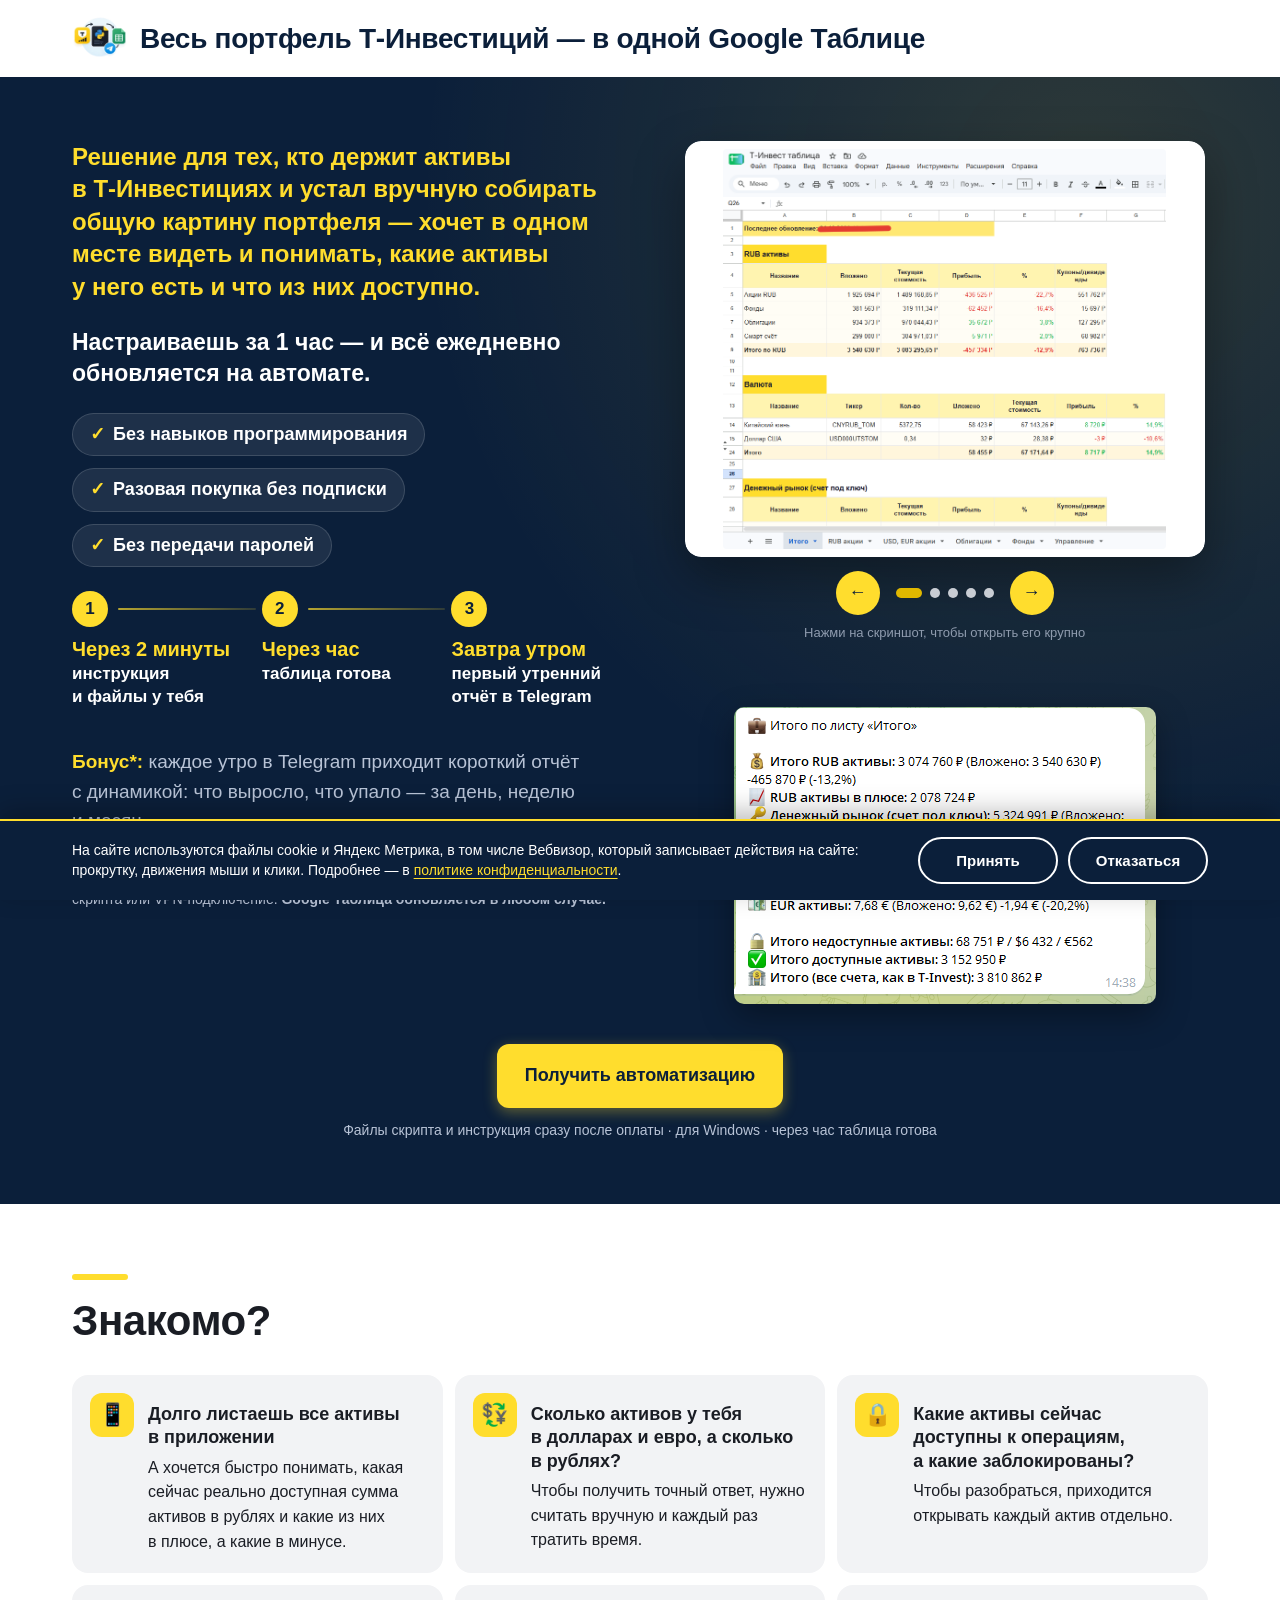
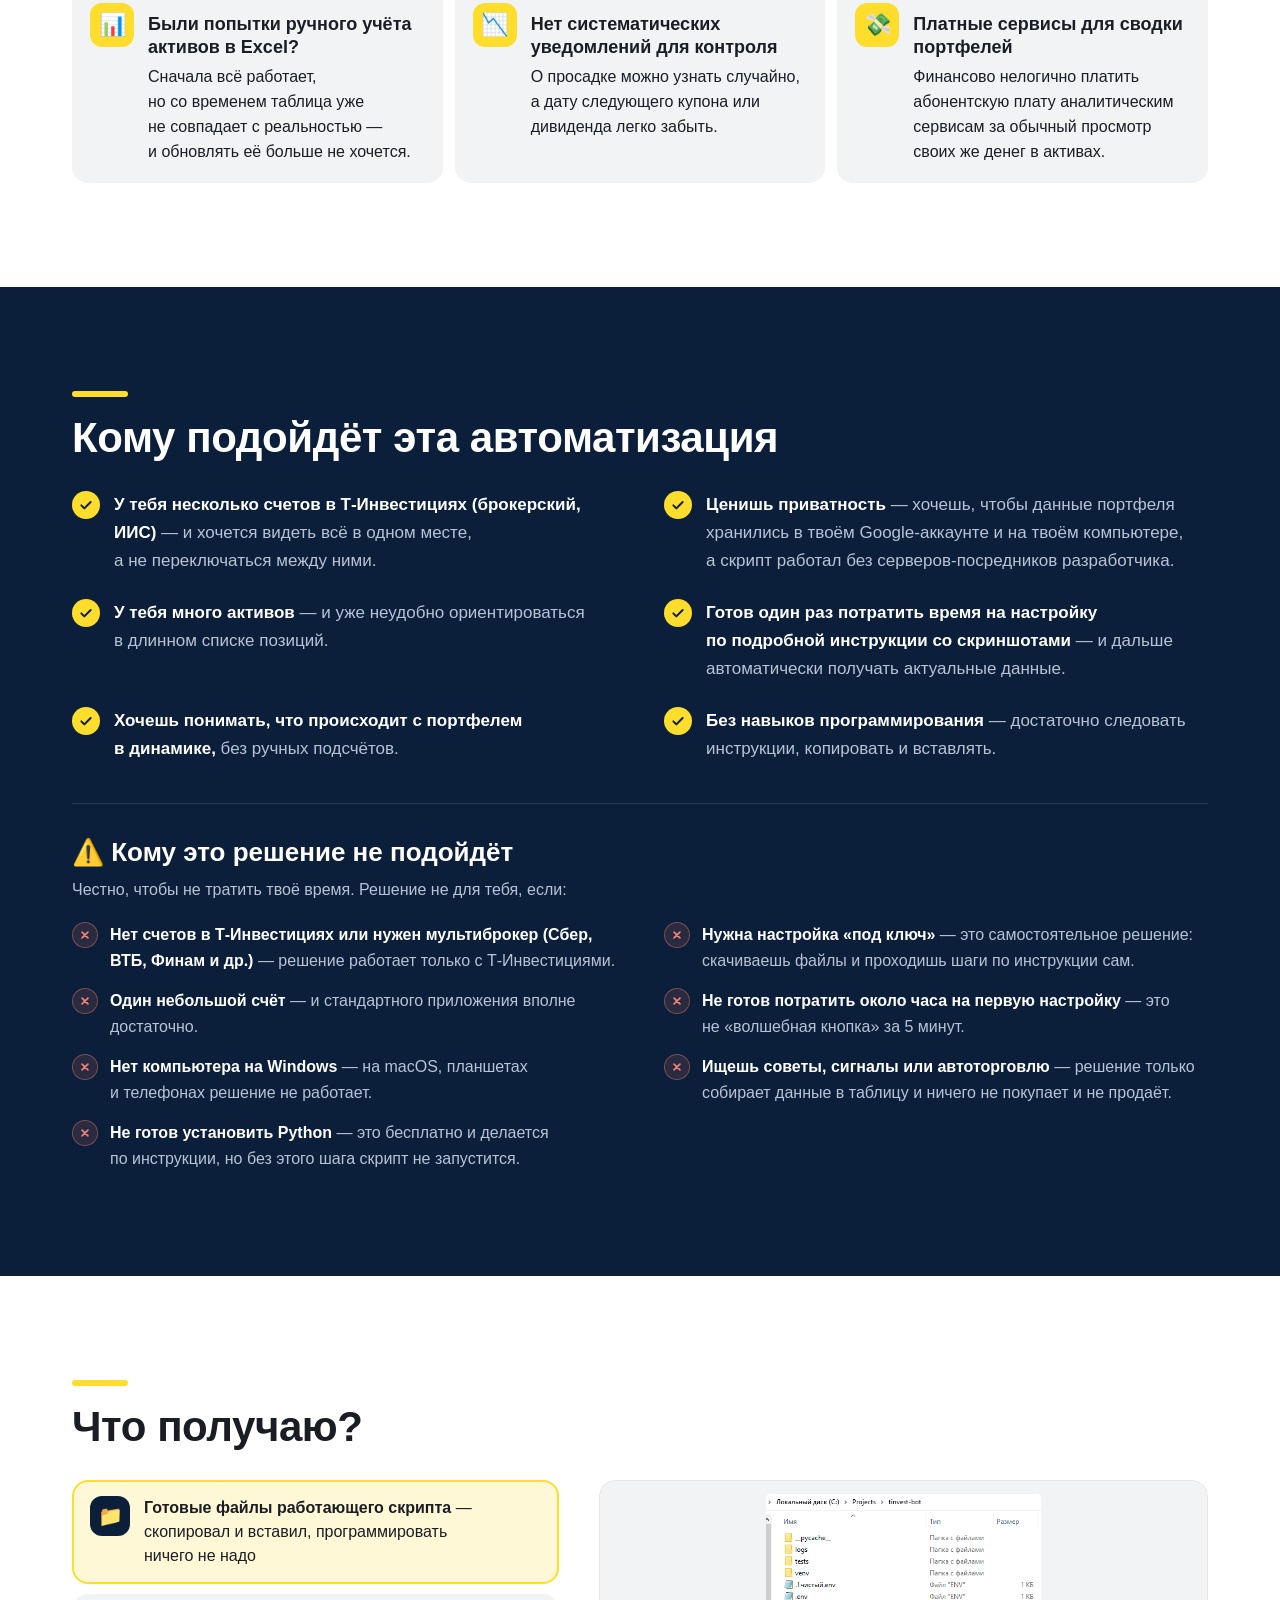
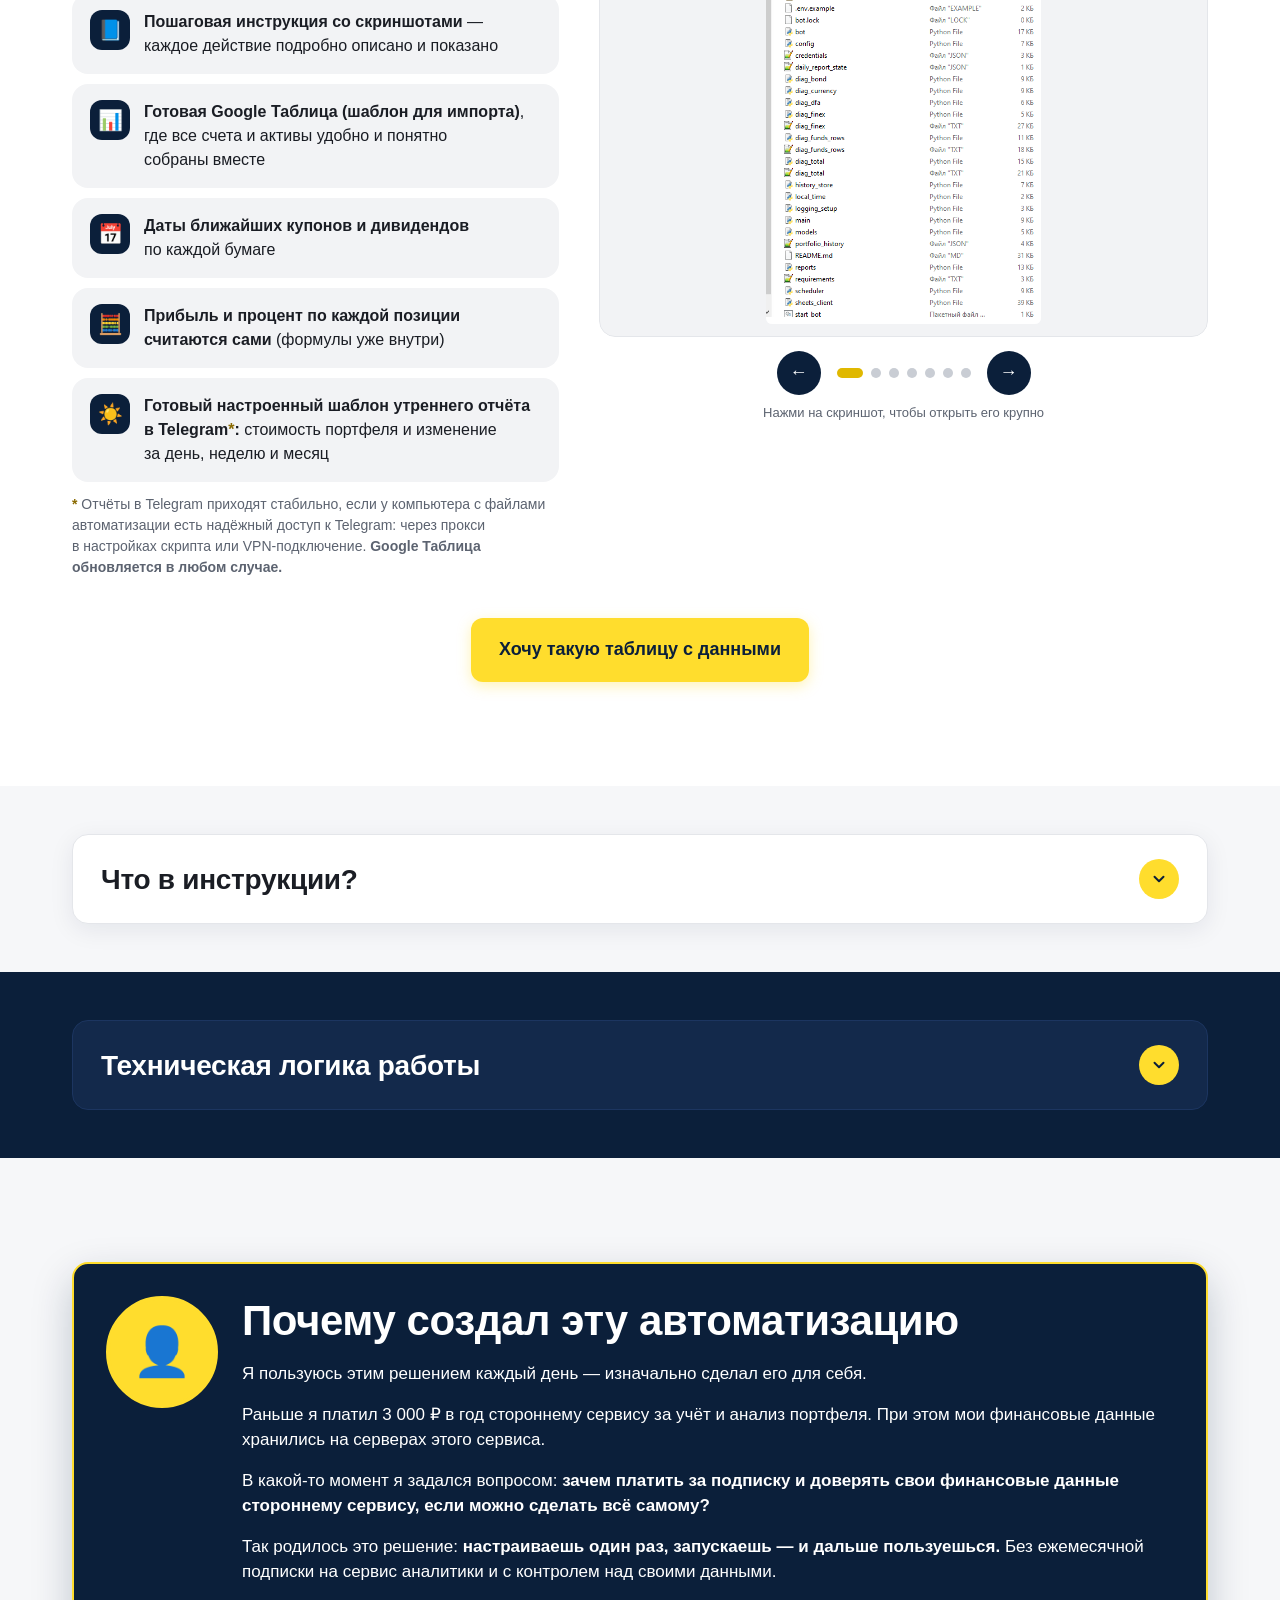
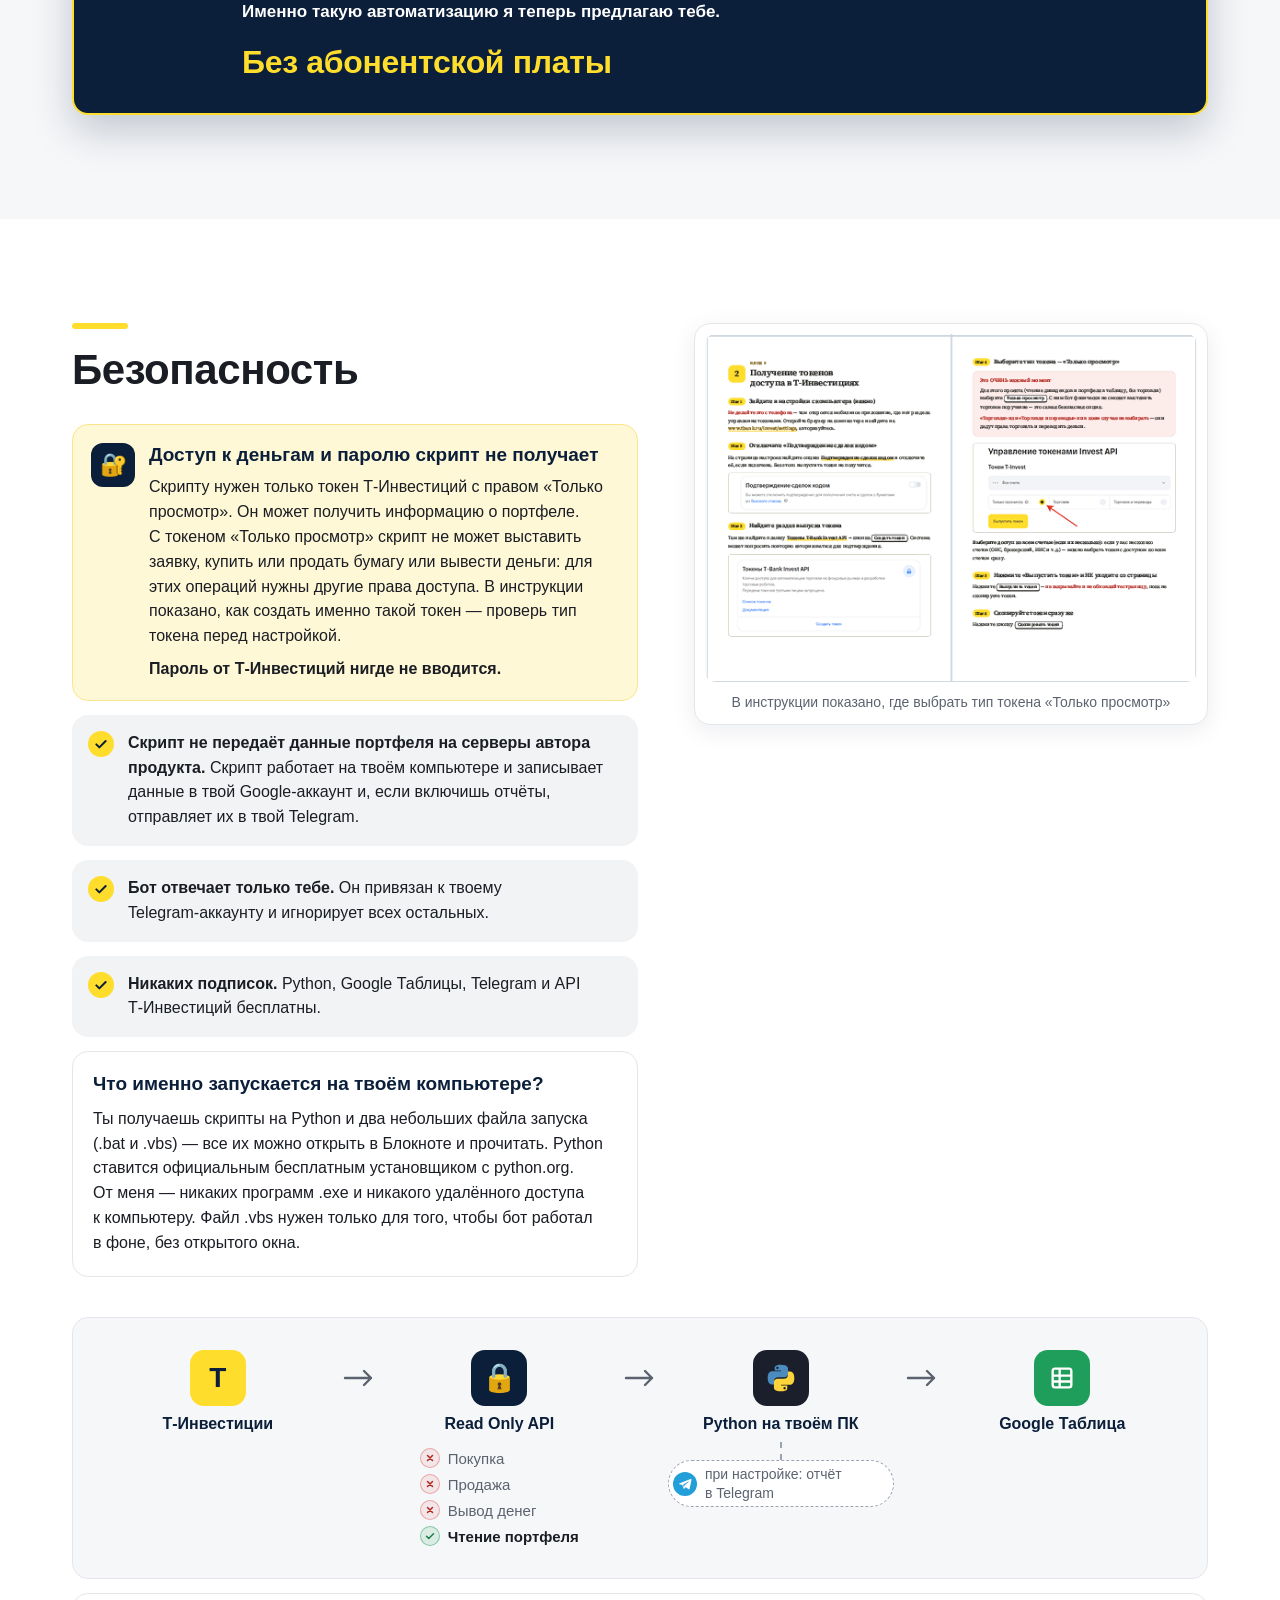
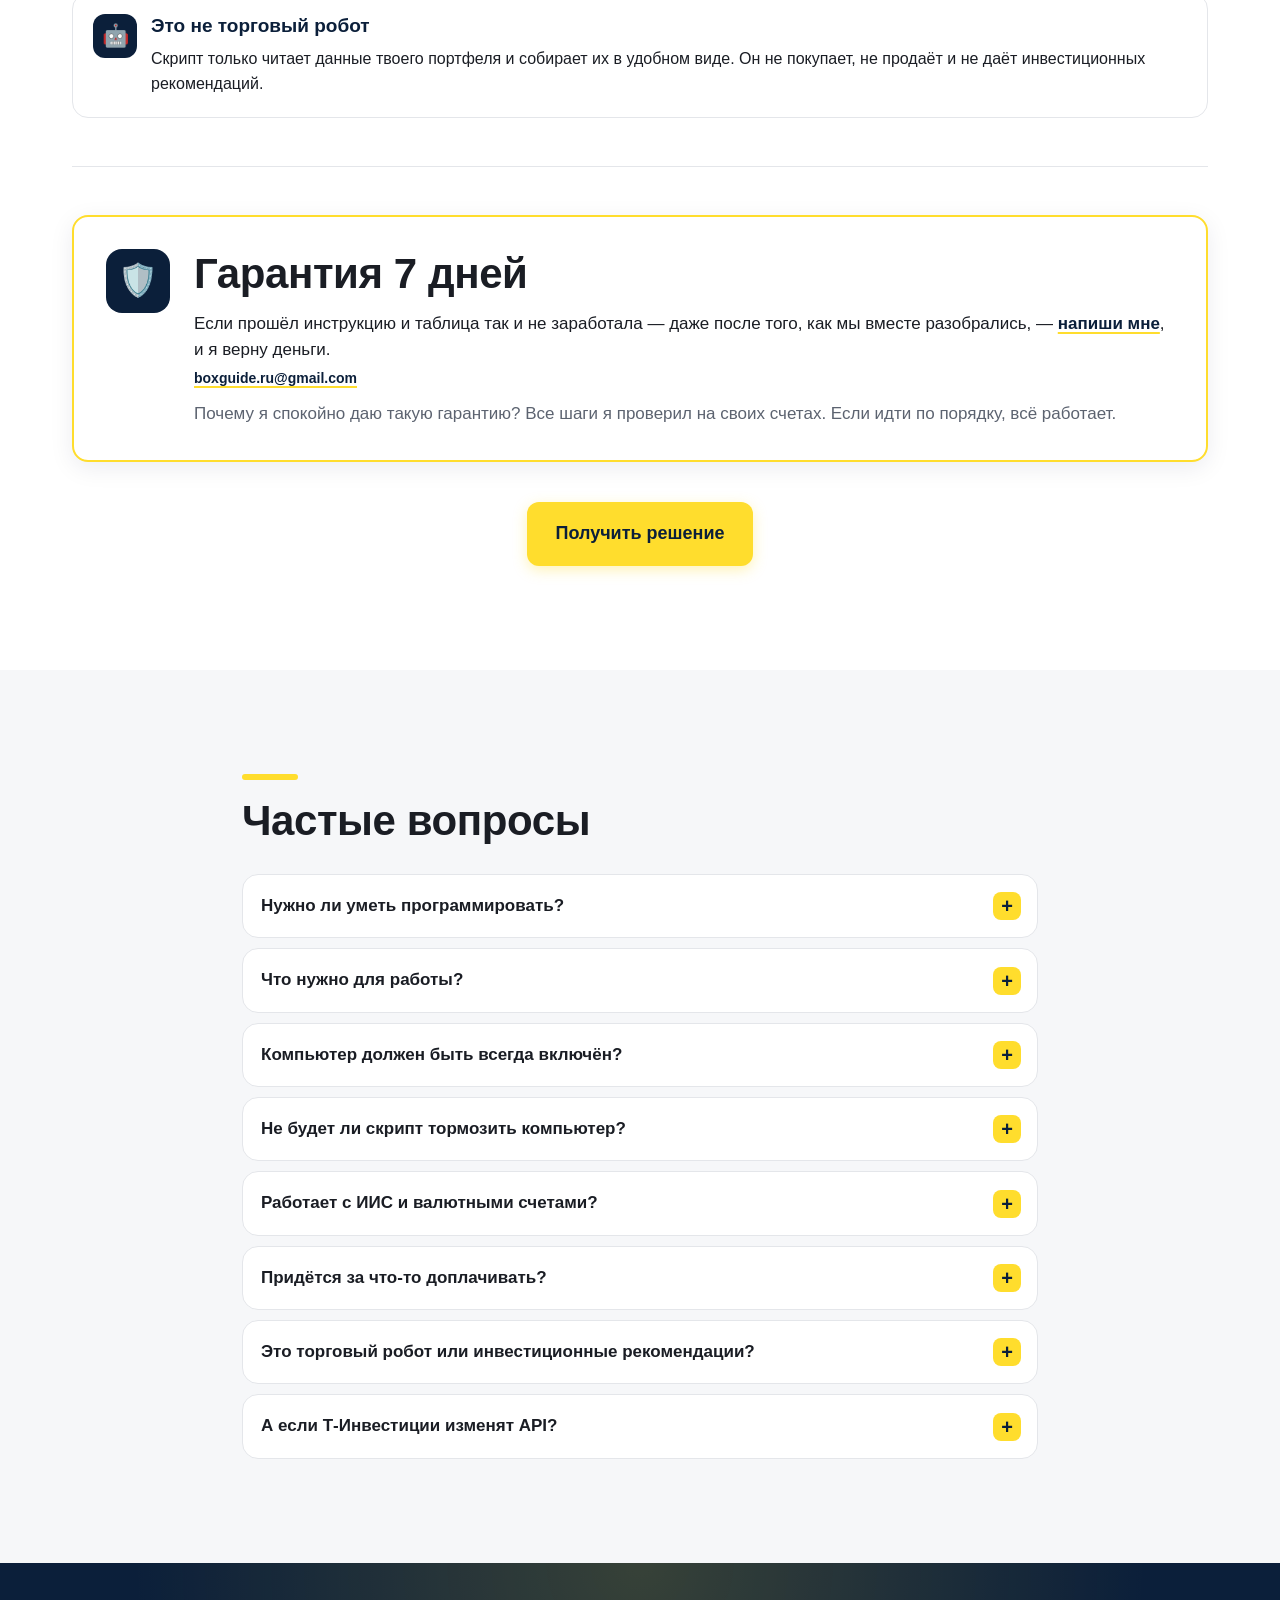
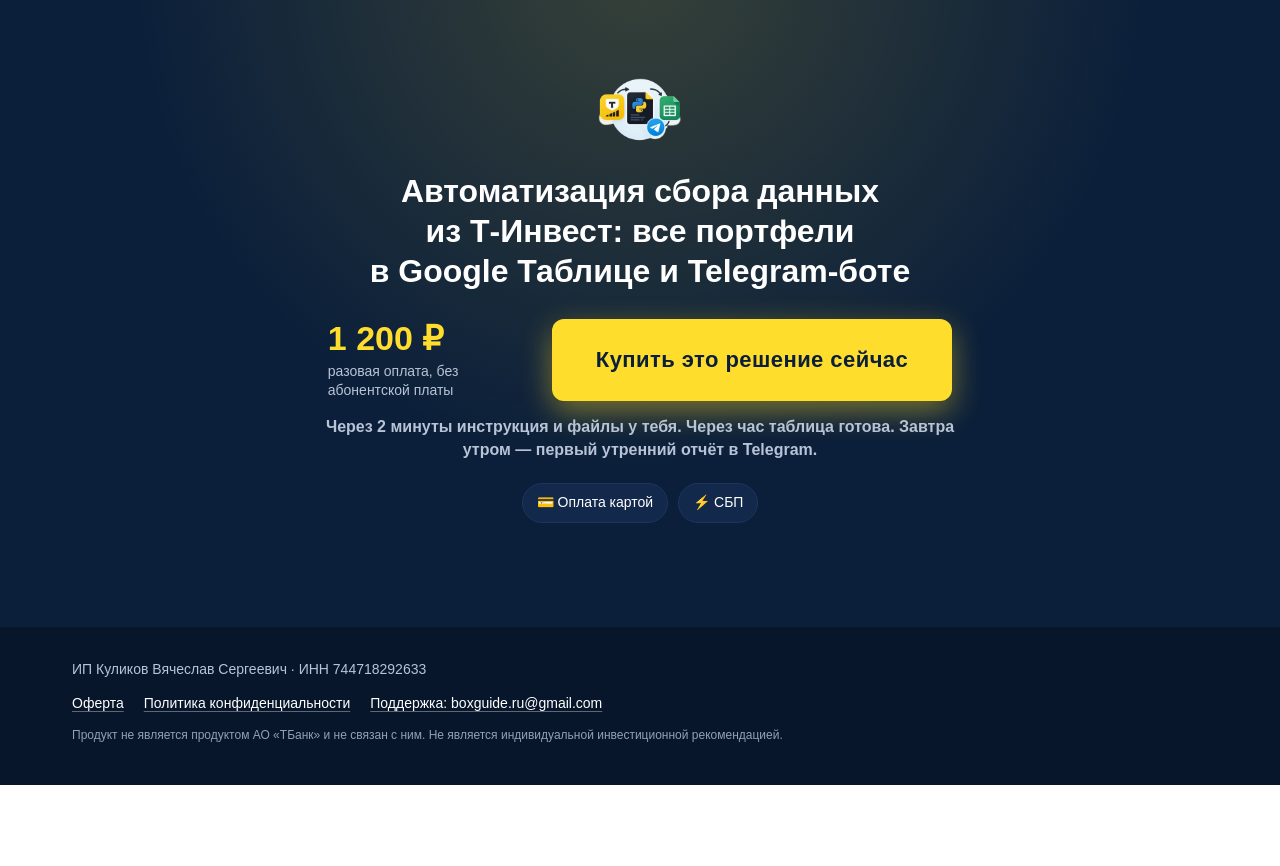
==== index.html @ 39fc3bed "Главная: секция 4.2 «Как запустить автоматизацию?» скрыта (закомментирована) - заголовок, шаги 1–6 и" ====
<!DOCTYPE html>
<html lang="ru">
<head>
  <meta charset="UTF-8">
  <meta name="viewport" content="width=device-width, initial-scale=1">
  <title>Т-Инвест: все портфели в Google Таблице и Telegram-боте</title>
  <meta name="description" content="Весь портфель Т-Инвестиций — в одной Google Таблице: настраиваешь за 1 час, и она обновляется сама. Каждое утро — отчёт в Telegram. Без подписок и без программирования.">
  <meta name="theme-color" content="#0B1F3A">

  <!-- Open Graph -->
  <meta property="og:type" content="website">
  <meta property="og:url" content="https://t-invest.boxguide.ru/">
  <meta property="og:locale" content="ru_RU">
  <meta property="og:title" content="Автоматизация данных из Т-Инвест: все портфели в Google Таблице и Telegram-боте">
  <meta property="og:description" content="Настраиваешь за 1 час — и таблица обновляется сама. Каждое утро короткий отчёт в Telegram: что выросло, что упало. Без подписок.">
  <meta property="og:image" content="https://t-invest.boxguide.ru/images/og-image.jpg">
  <meta property="og:image:width" content="1200">
  <meta property="og:image:height" content="669">
  <meta name="twitter:card" content="summary_large_image">
  <meta name="twitter:image" content="https://t-invest.boxguide.ru/images/og-image.jpg">

  <link rel="icon" type="image/png" href="images/favicon.png">
  <link rel="stylesheet" href="styles.css">
  <script>document.documentElement.classList.add('js');</script>
</head>
<body>

  <!-- Шапка (вне нумерации блоков) -->
  <header class="header" id="top">
    <div class="container header__inner">
      <a class="logo" href="#hero" aria-label="На главный экран">
        <img class="logo__img" src="images/logo.webp" alt="Логотип: Т-Инвест, Python, Google Таблица и Telegram" width="56" height="56">
      </a>
      <h1 class="header__title">Весь портфель Т&#8209;Инвестиций&nbsp;— в&nbsp;одной Google Таблице</h1>
      <!-- Кнопка покупки в шапке временно скрыта. Чтобы вернуть — раскомментировать:
      <a class="btn btn--primary btn--sm" href="#cta" data-scroll>Купить это решение сейчас</a>
      -->
    </div>
  </header>

  <main>

    <!-- Блок 1 — Первый экран -->
    <section class="hero section--dark" id="hero">
      <div class="container hero__inner">
        <div class="hero__content">
          <p class="hero__audience">Решение для тех, кто держит активы в&nbsp;Т&#8209;Инвестициях и&nbsp;устал вручную собирать общую картину портфеля&nbsp;— хочет в&nbsp;одном месте видеть и&nbsp;понимать, какие активы у&nbsp;него есть и&nbsp;что из&nbsp;них доступно.</p>
          <p class="hero__promise">Настраиваешь за&nbsp;1&nbsp;час&nbsp;— и&nbsp;всё ежедневно обновляется на&nbsp;автомате.</p>
          <ul class="hero-tags">
            <li class="hero-tag">Без навыков программирования</li>
            <li class="hero-tag">Разовая покупка без&nbsp;подписки</li>
            <li class="hero-tag">Без передачи паролей</li>
          </ul>
          <ol class="hero-steps">
            <li class="hero-step"><span class="hero-step__num" aria-hidden="true">1</span><span class="hero-step__body"><span class="hero-step__time">Через&nbsp;2&nbsp;минуты</span> <span class="hero-step__text">инструкция и&nbsp;файлы у&nbsp;тебя</span></span></li>
            <li class="hero-step"><span class="hero-step__num" aria-hidden="true">2</span><span class="hero-step__body"><span class="hero-step__time">Через&nbsp;час</span> <span class="hero-step__text">таблица готова</span></span></li>
            <li class="hero-step"><span class="hero-step__num" aria-hidden="true">3</span><span class="hero-step__body"><span class="hero-step__time">Завтра&nbsp;утром</span> <span class="hero-step__text">первый утренний отчёт в&nbsp;Telegram</span></span></li>
          </ol>
          <!-- Цена и кнопка покупки в hero временно скрыты. Чтобы вернуть — раскомментировать:
          <div class="hero__cta">
            <div class="buy">
              <p class="price"><span class="price__value">1&nbsp;200&nbsp;₽</span><span class="price__note">разовая оплата, без абонентской платы</span></p>
              <a class="btn btn--primary btn--lg" href="#cta" data-scroll>Купить это решение сейчас</a>
            </div>
          </div>
          -->
        </div>
        <!-- Карусель листов Google Таблицы: рамка 5:4, клик — на весь экран -->
        <div class="hero__media">
          <div class="carousel carousel--single carousel--frame hero__carousel" data-carousel aria-roledescription="карусель" aria-label="Листы Google Таблицы">
            <div class="carousel__track" data-carousel-track tabindex="0">
              <figure class="carousel__slide">
                <img src="images/1block1.png" alt="Лист «Итого» в Google Таблице: RUB-активы, валюта и денежный рынок — вложено, текущая стоимость, прибыль и купоны/дивиденды" width="962" height="869" fetchpriority="high" data-zoom>
              </figure>
              <figure class="carousel__slide">
                <img src="images/1block2.png" alt="Лист «RUB акции» в Google Таблице: рублёвые акции с количеством, вложениями, текущей стоимостью, прибылью, дивидендами и датой очередной выплаты" width="1208" height="871" loading="lazy" data-zoom>
              </figure>
              <figure class="carousel__slide">
                <img src="images/1block3.png" alt="Лист «USD, EUR акции» в Google Таблице: акции в долларах с количеством, вложениями, текущей стоимостью и прибылью" width="1018" height="875" loading="lazy" data-zoom>
              </figure>
              <figure class="carousel__slide">
                <img src="images/1block4.png" alt="Лист «Облигации» в Google Таблице: облигации с вложениями, стоимостью, прибылью, купонами, датой очередной выплаты купона и датой окончания" width="1237" height="873" loading="lazy" data-zoom>
              </figure>
              <figure class="carousel__slide">
                <img src="images/1block5.png" alt="Лист «Фонды» в Google Таблице: действующие и заблокированные фонды с вложениями, текущей стоимостью и прибылью" width="1087" height="870" loading="lazy" data-zoom>
              </figure>
            </div>
            <div class="carousel__controls">
              <button class="carousel__btn" type="button" data-carousel-prev aria-label="Предыдущий лист">←</button>
              <div class="carousel__dots" data-carousel-dots></div>
              <button class="carousel__btn" type="button" data-carousel-next aria-label="Следующий лист">→</button>
            </div>
          </div>
          <p class="gallery__hint">Нажми на&nbsp;скриншот, чтобы открыть его крупно</p>
        </div>
        <!-- Бонус: на мобильном картинка под текстом, с 768px — текст слева, картинка справа -->
        <div class="hero__bonus">
          <div class="hero__bonus-text">
            <p class="hero__lead"><strong class="hero__accent">Бонус<a class="fn-ref" href="#fn-bonus" aria-label="Сноска">*</a>:</strong> каждое утро в&nbsp;Telegram приходит короткий отчёт с&nbsp;динамикой: что выросло, что упало&nbsp;— за&nbsp;день, неделю и&nbsp;месяц.</p>
            <p class="footnote" id="fn-bonus"><span class="hero__accent">*</span> Отчёты в&nbsp;Telegram приходят стабильно, если у&nbsp;компьютера с&nbsp;файлами автоматизации есть надёжный доступ к&nbsp;Telegram: через прокси в&nbsp;настройках скрипта или VPN&#8209;подключение. <strong>Google&nbsp;Таблица обновляется в&nbsp;любом&nbsp;случае.</strong></p>
          </div>
          <figure class="shot hero__bonus-shot" data-alt="Скриншот: утренний отчёт в Telegram">
            <img src="images/1block6_tg_total.png" alt="Утренний отчёт в Telegram: динамика портфеля за день, неделю и месяц" width="422" height="297" loading="lazy" data-zoom>
          </figure>
        </div>
      </div>
      <!-- Кнопка покупки после первого экрана. Ссылка на оплату задаётся в script.js (PAYMENT_URL) -->
      <div class="container buy-strip">
        <a class="btn btn--primary btn--lg" href="#cta" data-pay>Получить автоматизацию</a>
        <p class="buy-strip__note">Файлы скрипта и&nbsp;инструкция сразу после оплаты <span class="nowrap">· для Windows</span> <span class="nowrap">· через час таблица готова</span></p>
      </div>
    </section>

    <!-- Блок 2 — Боль (Знакомо?) -->
    <section class="section" id="pain">
      <div class="container">
        <div class="section__head reveal">
          <span class="bar" aria-hidden="true"></span>
          <h2 class="section__title">Знакомо?</h2>
        </div>
        <ul class="pain-list">
          <li class="pain-card reveal"><span class="pain-card__icon" aria-hidden="true">📱</span><div class="pain-card__body"><h3 class="pain-card__title">Долго листаешь все активы в&nbsp;приложении</h3><p>А&nbsp;хочется быстро понимать, какая сейчас реально доступная сумма активов в&nbsp;рублях и&nbsp;какие из&nbsp;них в&nbsp;плюсе, а&nbsp;какие в&nbsp;минусе.</p></div></li>
          <li class="pain-card reveal"><span class="pain-card__icon" aria-hidden="true">💱</span><div class="pain-card__body"><h3 class="pain-card__title">Сколько активов у&nbsp;тебя в&nbsp;долларах и&nbsp;евро, а&nbsp;сколько в&nbsp;рублях?</h3><p>Чтобы получить точный ответ, нужно считать вручную и&nbsp;каждый раз тратить время.</p></div></li>
          <li class="pain-card reveal"><span class="pain-card__icon" aria-hidden="true">🔒</span><div class="pain-card__body"><h3 class="pain-card__title">Какие активы сейчас доступны к&nbsp;операциям, а&nbsp;какие заблокированы?</h3><p>Чтобы разобраться, приходится открывать каждый актив отдельно.</p></div></li>
          <li class="pain-card reveal"><span class="pain-card__icon" aria-hidden="true">📊</span><div class="pain-card__body"><h3 class="pain-card__title">Были попытки ручного учёта активов в&nbsp;Excel?</h3><p>Сначала всё работает, но&nbsp;со&nbsp;временем таблица уже не&nbsp;совпадает с&nbsp;реальностью&nbsp;— и&nbsp;обновлять её&nbsp;больше не&nbsp;хочется.</p></div></li>
          <li class="pain-card reveal"><span class="pain-card__icon" aria-hidden="true">📉</span><div class="pain-card__body"><h3 class="pain-card__title">Нет систематических уведомлений для контроля</h3><p>О&nbsp;просадке можно узнать случайно, а&nbsp;дату следующего купона или дивиденда легко забыть.</p></div></li>
          <li class="pain-card reveal"><span class="pain-card__icon" aria-hidden="true">💸</span><div class="pain-card__body"><h3 class="pain-card__title">Платные сервисы для сводки портфелей</h3><p>Финансово нелогично платить абонентскую плату аналитическим сервисам за&nbsp;обычный просмотр своих&nbsp;же&nbsp;денег в&nbsp;активах.</p></div></li>
        </ul>
      </div>
    </section>

    <!-- Блок 3 — Кому -->
    <section class="section section--dark" id="audience">
      <div class="container">
        <div class="section__head reveal">
          <span class="bar" aria-hidden="true"></span>
          <h2 class="section__title">Кому подойдёт эта&nbsp;автоматизация</h2>
        </div>
        <ul class="fit-list">
          <li class="fit-item reveal"><span class="fit-item__check" aria-hidden="true"><svg viewBox="0 0 24 24" width="16" height="16"><path d="M5 12.5l4.5 4.5L19 7.5" fill="none" stroke="currentColor" stroke-width="3" stroke-linecap="round" stroke-linejoin="round"/></svg></span><p><strong>У&nbsp;тебя несколько счетов в&nbsp;Т&#8209;Инвестициях (брокерский, ИИС)</strong>&nbsp;— и&nbsp;хочется видеть всё в&nbsp;одном месте, а&nbsp;не&nbsp;переключаться между ними.</p></li>
          <li class="fit-item reveal"><span class="fit-item__check" aria-hidden="true"><svg viewBox="0 0 24 24" width="16" height="16"><path d="M5 12.5l4.5 4.5L19 7.5" fill="none" stroke="currentColor" stroke-width="3" stroke-linecap="round" stroke-linejoin="round"/></svg></span><p><strong>У&nbsp;тебя много активов</strong>&nbsp;— и&nbsp;уже неудобно ориентироваться в&nbsp;длинном списке позиций.</p></li>
          <li class="fit-item reveal"><span class="fit-item__check" aria-hidden="true"><svg viewBox="0 0 24 24" width="16" height="16"><path d="M5 12.5l4.5 4.5L19 7.5" fill="none" stroke="currentColor" stroke-width="3" stroke-linecap="round" stroke-linejoin="round"/></svg></span><p><strong>Хочешь понимать, что происходит с&nbsp;портфелем в&nbsp;динамике,</strong> без ручных подсчётов.</p></li>
          <li class="fit-item reveal"><span class="fit-item__check" aria-hidden="true"><svg viewBox="0 0 24 24" width="16" height="16"><path d="M5 12.5l4.5 4.5L19 7.5" fill="none" stroke="currentColor" stroke-width="3" stroke-linecap="round" stroke-linejoin="round"/></svg></span><p><strong>Ценишь приватность</strong>&nbsp;— хочешь, чтобы данные портфеля хранились в&nbsp;твоём Google&#8209;аккаунте и&nbsp;на&nbsp;твоём компьютере, а&nbsp;скрипт работал без серверов&#8209;посредников разработчика.</p></li>
          <li class="fit-item reveal"><span class="fit-item__check" aria-hidden="true"><svg viewBox="0 0 24 24" width="16" height="16"><path d="M5 12.5l4.5 4.5L19 7.5" fill="none" stroke="currentColor" stroke-width="3" stroke-linecap="round" stroke-linejoin="round"/></svg></span><p><strong>Готов один раз потратить время на&nbsp;настройку по&nbsp;подробной инструкции со&nbsp;скриншотами</strong>&nbsp;— и&nbsp;дальше автоматически получать актуальные данные.</p></li>
          <li class="fit-item reveal"><span class="fit-item__check" aria-hidden="true"><svg viewBox="0 0 24 24" width="16" height="16"><path d="M5 12.5l4.5 4.5L19 7.5" fill="none" stroke="currentColor" stroke-width="3" stroke-linecap="round" stroke-linejoin="round"/></svg></span><p><strong>Без навыков программирования</strong>&nbsp;— достаточно следовать инструкции, копировать и&nbsp;вставлять.</p></li>
        </ul>
        <!-- Подблок «Кому не подойдёт» -->
        <div class="nofit reveal">
          <h3 class="nofit__title"><span aria-hidden="true">⚠️</span> Кому это решение не&nbsp;подойдёт</h3>
          <p class="nofit__lead">Честно, чтобы не&nbsp;тратить твоё время. Решение не&nbsp;для тебя, если:</p>
          <ul class="nofit-list">
            <li class="nofit-item"><span class="nofit-item__x" aria-hidden="true"><svg viewBox="0 0 24 24" width="14" height="14"><path d="M7 7l10 10M17 7L7 17" fill="none" stroke="currentColor" stroke-width="3" stroke-linecap="round"/></svg></span><p><strong>Нет счетов в&nbsp;Т&#8209;Инвестициях или нужен мультиброкер (Сбер, ВТБ, Финам и&nbsp;др.)</strong>&nbsp;— решение работает только с&nbsp;Т&#8209;Инвестициями.</p></li>
            <li class="nofit-item"><span class="nofit-item__x" aria-hidden="true"><svg viewBox="0 0 24 24" width="14" height="14"><path d="M7 7l10 10M17 7L7 17" fill="none" stroke="currentColor" stroke-width="3" stroke-linecap="round"/></svg></span><p><strong>Один небольшой счёт</strong>&nbsp;— и&nbsp;стандартного приложения вполне достаточно.</p></li>
            <li class="nofit-item"><span class="nofit-item__x" aria-hidden="true"><svg viewBox="0 0 24 24" width="14" height="14"><path d="M7 7l10 10M17 7L7 17" fill="none" stroke="currentColor" stroke-width="3" stroke-linecap="round"/></svg></span><p><strong>Нет компьютера на&nbsp;Windows</strong>&nbsp;— на&nbsp;macOS, планшетах и&nbsp;телефонах решение не&nbsp;работает.</p></li>
            <li class="nofit-item"><span class="nofit-item__x" aria-hidden="true"><svg viewBox="0 0 24 24" width="14" height="14"><path d="M7 7l10 10M17 7L7 17" fill="none" stroke="currentColor" stroke-width="3" stroke-linecap="round"/></svg></span><p><strong>Не&nbsp;готов установить Python</strong>&nbsp;— это бесплатно и&nbsp;делается по&nbsp;инструкции, но&nbsp;без этого шага скрипт не&nbsp;запустится.</p></li>
            <li class="nofit-item"><span class="nofit-item__x" aria-hidden="true"><svg viewBox="0 0 24 24" width="14" height="14"><path d="M7 7l10 10M17 7L7 17" fill="none" stroke="currentColor" stroke-width="3" stroke-linecap="round"/></svg></span><p><strong>Нужна настройка «под ключ»</strong>&nbsp;— это самостоятельное решение: скачиваешь файлы и&nbsp;проходишь шаги по&nbsp;инструкции&nbsp;сам.</p></li>
            <li class="nofit-item"><span class="nofit-item__x" aria-hidden="true"><svg viewBox="0 0 24 24" width="14" height="14"><path d="M7 7l10 10M17 7L7 17" fill="none" stroke="currentColor" stroke-width="3" stroke-linecap="round"/></svg></span><p><strong>Не&nbsp;готов потратить около часа на&nbsp;первую настройку</strong>&nbsp;— это не&nbsp;«волшебная кнопка» за&nbsp;5&nbsp;минут.</p></li>
            <li class="nofit-item"><span class="nofit-item__x" aria-hidden="true"><svg viewBox="0 0 24 24" width="14" height="14"><path d="M7 7l10 10M17 7L7 17" fill="none" stroke="currentColor" stroke-width="3" stroke-linecap="round"/></svg></span><p><strong>Ищешь советы, сигналы или автоторговлю</strong>&nbsp;— решение только собирает данные в&nbsp;таблицу и&nbsp;ничего не&nbsp;покупает и&nbsp;не&nbsp;продаёт.</p></li>
          </ul>
        </div>
      </div>
    </section>

    <!-- Блок 4 — Продукт -->
    <!-- 4.1 Что получаю? -->
    <section class="section" id="inside">
      <div class="container">
        <div class="section__head reveal">
          <span class="bar" aria-hidden="true"></span>
          <h2 class="section__title">Что получаю?</h2>
        </div>

        <!-- Плашки + общая карусель скриншотов: клик по плашке листает карусель, листание подсвечивает плашку -->
        <div class="gallery reveal" data-gallery>
          <!-- Список плашек + сноска к звёздочке у отчёта в Telegram -->
          <div class="gallery__list">
            <ol class="pick-list">
              <li><button class="pick" type="button" data-pick="0" aria-controls="inside-gallery"><span class="feature__icon" aria-hidden="true">📁</span><span class="pick__text"><strong>Готовые файлы работающего скрипта</strong>&nbsp;— скопировал и&nbsp;вставил, программировать ничего&nbsp;не&nbsp;надо</span></button></li>
              <li><button class="pick" type="button" data-pick="1" aria-controls="inside-gallery"><span class="feature__icon" aria-hidden="true">📘</span><span class="pick__text"><strong>Пошаговая инструкция со&nbsp;скриншотами</strong>&nbsp;— каждое действие подробно описано и&nbsp;показано</span></button></li>
              <li><button class="pick" type="button" data-pick="2" aria-controls="inside-gallery"><span class="feature__icon" aria-hidden="true">📊</span><span class="pick__text"><strong>Готовая Google Таблица (шаблон для&nbsp;импорта)</strong>, где все счета и&nbsp;активы удобно и&nbsp;понятно собраны&nbsp;вместе</span></button></li>
              <li><button class="pick" type="button" data-pick="3" aria-controls="inside-gallery"><span class="feature__icon" aria-hidden="true">📅</span><span class="pick__text"><strong>Даты ближайших купонов и&nbsp;дивидендов</strong> по&nbsp;каждой&nbsp;бумаге</span></button></li>
              <li><button class="pick" type="button" data-pick="4" aria-controls="inside-gallery"><span class="feature__icon" aria-hidden="true">🧮</span><span class="pick__text"><strong>Прибыль и&nbsp;процент по&nbsp;каждой позиции считаются сами</strong> (формулы уже&nbsp;внутри)</span></button></li>
              <!-- Звёздочка — span, а не ссылка: ссылку внутрь кнопки вкладывать нельзя; клик ведёт к сноске (script.js, data-fn) -->
              <li><button class="pick" type="button" data-pick="5" aria-controls="inside-gallery" aria-describedby="fn-report"><span class="feature__icon" aria-hidden="true">☀️</span><span class="pick__text"><strong>Готовый настроенный шаблон утреннего отчёта в&nbsp;Telegram<span class="hero__accent"><span class="fn-ref" data-fn="fn-report" title="Сноска">*</span></span>:</strong> стоимость портфеля и&nbsp;изменение за&nbsp;день, неделю и&nbsp;месяц</span></button></li>
            </ol>
            <p class="footnote" id="fn-report"><span class="hero__accent">*</span> Отчёты в&nbsp;Telegram приходят стабильно, если у&nbsp;компьютера с&nbsp;файлами автоматизации есть надёжный доступ к&nbsp;Telegram: через прокси в&nbsp;настройках скрипта или VPN&#8209;подключение. <strong>Google&nbsp;Таблица обновляется в&nbsp;любом&nbsp;случае.</strong></p>
          </div>
          <div class="gallery__media">
            <div class="carousel carousel--single carousel--frame" id="inside-gallery" data-carousel aria-roledescription="карусель" aria-label="Скриншоты: что входит в автоматизацию">
              <div class="carousel__track" data-carousel-track tabindex="0">
                <figure class="carousel__slide" data-plate="0">
                  <img src="images/11files.png" alt="Папка с файлами автоматизации на компьютере: скрипты Python, файл настроек .env и README" width="491" height="769" loading="lazy" data-zoom>
                </figure>
                <figure class="carousel__slide" data-plate="1">
                  <img src="images/7guide_scroll-poster.jpg" alt="Первая страница инструкции «Т-Инвест: все портфели в Google Таблице и в Telegram-боте»" width="400" height="554" loading="lazy" data-zoom>
                </figure>
                <figure class="carousel__slide" data-plate="2">
                  <img src="images/4block3.png" alt="Готовый шаблон Google Таблицы: RUB-активы, валюта и денежный рынок с вложениями, стоимостью и прибылью" width="966" height="874" loading="lazy" data-zoom>
                </figure>
                <figure class="carousel__slide" data-plate="3">
                  <img src="images/1block4.png" alt="Лист «Облигации» в Google Таблице: по каждой облигации стоимость, прибыль, полученные купоны, дата очередной выплаты купона и дата окончания" width="1237" height="873" loading="lazy" data-zoom>
                </figure>
                <figure class="carousel__slide" data-plate="4">
                  <img src="images/4block6.png" alt="Лист «RUB акции» в Google Таблице: по каждой акции количество, вложено, текущая цена и стоимость, прибыль в рублях и процентах, дивиденды и дата их очередной выплаты; столбец «Прибыль» выделен рамкой" width="1208" height="498" loading="lazy" data-zoom>
                </figure>
                <figure class="carousel__slide" data-plate="4">
                  <img src="images/5rub_total.png" alt="Конец сообщения бота в Telegram: последние позиции и итог по рублёвым акциям — стоимость, вложено, прибыль и изменение за день" width="531" height="432" loading="lazy" data-zoom>
                </figure>
                <figure class="carousel__slide" data-plate="5">
                  <img src="images/1block6_tg_total.png" alt="Утренний отчёт в Telegram: итоги по RUB-активам, денежному рынку, валюте, USD и EUR активам" width="422" height="297" loading="lazy" data-zoom>
                </figure>
              </div>
              <div class="carousel__controls">
                <button class="carousel__btn" type="button" data-carousel-prev aria-label="Предыдущий слайд">←</button>
                <div class="carousel__dots" data-carousel-dots></div>
                <button class="carousel__btn" type="button" data-carousel-next aria-label="Следующий слайд">→</button>
              </div>
            </div>
            <p class="gallery__hint">Нажми на скриншот, чтобы открыть его крупно</p>
          </div>
        </div>
        <!-- Кнопка покупки после «Что получаю?» -->
        <div class="buy-strip">
          <a class="btn btn--primary btn--lg" href="#cta" data-pay>Хочу такую таблицу с&nbsp;данными</a>
        </div>
      </div>
    </section>

    <!-- 4.1 · продолжение — Что в инструкции? (аккордеон) -->
    <section class="section section--soft section--acc" id="time">
      <div class="container">
        <details class="acc">
          <summary class="acc__summary"><h2 class="acc__title">Что в&nbsp;инструкции?</h2><span class="acc__chevron" aria-hidden="true"><svg viewBox="0 0 24 24" width="18" height="18"><path d="M6 9l6 6 6-6" fill="none" stroke="currentColor" stroke-width="2.6" stroke-linecap="round" stroke-linejoin="round"/></svg></span></summary>
          <div class="acc__body">
            <div class="split">
              <div class="split__text">
                <div class="section__head">
                  <p class="section__text">Тратишь около часа один раз. Дальше таблица и&nbsp;отчёты обновляются автоматически, пока компьютер включён.</p>
                </div>
                <table class="time-table reveal">
                  <thead>
                    <tr><th scope="col">Что делаешь</th><th scope="col">Время</th></tr>
                  </thead>
                  <tbody>
                    <tr><td>Устанавливаешь Python (как обычную программу)</td><td>10 мин</td></tr>
                    <tr><td>Делаешь настройки в&nbsp;своём Google&#8209;аккаунте (создаёшь сервисный аккаунт)</td><td>15 мин</td></tr>
                    <tr><td>Импортируешь готовый шаблон Google Таблицы и&nbsp;даёшь доступ своему сервисному аккаунту</td><td>5 мин</td></tr>
                    <tr><td>Получаешь токен Т&#8209;Инвестиций «только для&nbsp;чтения»</td><td>5 мин</td></tr>
                    <tr><td>Создаёшь своего Telegram&#8209;бота<strong class="hero__accent"><a class="fn-ref" href="#fn-tg" aria-label="Сноска">*</a></strong></td><td>10 мин</td></tr>
                    <tr><td>Вписываешь полученные ключи в&nbsp;файл&nbsp;— и&nbsp;всё&nbsp;готово</td><td>15 мин</td></tr>
                  </tbody>
                  <tfoot>
                    <tr><th scope="row">Итого</th><td><strong>60 минут</strong></td></tr>
                  </tfoot>
                </table>
                <p class="footnote reveal" id="fn-tg"><span class="hero__accent">*</span> Отчёты в&nbsp;Telegram приходят стабильно, если у&nbsp;компьютера с&nbsp;файлами автоматизации есть надёжный доступ к&nbsp;Telegram: через прокси в&nbsp;настройках скрипта или VPN&#8209;подключение. <strong>Google&nbsp;Таблица обновляется в&nbsp;любом&nbsp;случае.</strong></p>
                <p class="note reveal">Инструкция выглядит большой&nbsp;— в&nbsp;ней много скриншотов. Но&nbsp;каждый шаг простой: открыть страницу, нажать кнопку, скопировать значение. Иди по&nbsp;порядку&nbsp;— к&nbsp;концу станет понятно, что всё устроено логично.</p>
              </div>
              <div class="split__media acc__media">
                <!-- Карусель страниц инструкции -->
                <div class="carousel" data-carousel aria-roledescription="карусель" aria-label="Страницы инструкции">
                  <div class="carousel__track" data-carousel-track tabindex="0">
                    <figure class="carousel__slide shot" data-alt="Страница инструкции: получение токенов">
                      <img data-src="images/7guide1.png" alt="Страница инструкции: получение токенов доступа в Т&#8209;Инвестициях, выбор типа «Только просмотр»" width="535" height="378" loading="lazy">
                    </figure>
                    <figure class="carousel__slide shot" data-alt="Страница инструкции: установка Python">
                      <img data-src="images/7guide2.png" alt="Страница инструкции: содержание и установка Python на Windows со скриншотами установщика" width="536" height="378" loading="lazy">
                    </figure>
                    <figure class="carousel__slide shot" data-alt="Страница инструкции: настройка Google-таблицы">
                      <img data-src="images/7guide3.png" alt="Страница инструкции: настройка Google-таблицы и доступа через Google Cloud" width="541" height="381" loading="lazy">
                    </figure>
                    <figure class="carousel__slide shot" data-alt="Страница инструкции: частые проблемы">
                      <img data-src="images/7guide4.png" alt="Страница инструкции: частые проблемы и что делать в каждом случае" width="535" height="375" loading="lazy">
                    </figure>
                  </div>
                  <div class="carousel__controls">
                    <button class="carousel__btn" type="button" data-carousel-prev aria-label="Предыдущая страница">←</button>
                    <div class="carousel__dots" data-carousel-dots></div>
                    <button class="carousel__btn" type="button" data-carousel-next aria-label="Следующая страница">→</button>
                  </div>
                </div>
                <!-- Предпросмотр инструкции: видео грузится только по клику -->
                <div class="preview">
                  <div class="preview__frame" data-preview>
                    <img class="preview__poster" data-src="images/7guide_scroll-poster.jpg" alt="Первая страница инструкции «Т-Инвест: все портфели в Google Таблице и в Telegram-боте»" width="400" height="554" loading="lazy">
                    <button class="btn btn--dark preview__btn" type="button" data-preview-btn>▶ Загрузить предпросмотр инструкции</button>
                  </div>
                  <p class="preview__note">Пролистай инструкцию целиком: ~1,4&nbsp;МБ, загружается по&nbsp;кнопке.</p>
                </div>
              </div>
            </div>
          </div>
        </details>
      </div>
    </section>

    <!-- 4.2 Как запустить автоматизацию? — СКРЫТО (заголовок, шаги 1–6 и карусель).
         Скрыто, вернуть: удалить эти четыре строки пометки (до <section …>) и строку «конец скрытой секции 4.2» в конце,
         а внутренние комментарии <!~~ … ~~> заменить обратно на HTML-комментарии.
         Пока секция в комментарии, её картинки не загружаются, а JS карусели её не видит.
    <section class="section" id="automation">
      <div class="container">
        <div class="section__head reveal">
          <span class="bar" aria-hidden="true"></span>
          <h2 class="section__title">Как запустить автоматизацию?</h2>
        </div>

        <!~~ Шаги 1–6 + общая карусель скриншотов: клик по шагу листает карусель, листание подсвечивает шаг ~~>
        <div class="gallery reveal" data-gallery>
          <ol class="auto-steps">
            <li><button class="auto-step" type="button" data-pick="0" aria-controls="automation-gallery"><span class="auto-step__num" aria-hidden="true">1</span><span class="auto-step__text"><strong>Скачиваешь и&nbsp;копируешь файлы автоматизации</strong></span></button></li>
            <li><button class="auto-step" type="button" data-pick="1" aria-controls="automation-gallery"><span class="auto-step__num" aria-hidden="true">2</span><span class="auto-step__text"><strong>Скачиваешь готовый к&nbsp;работе красивый шаблон Google&nbsp;Таблицы</strong></span></button></li>
            <li><button class="auto-step" type="button" data-pick="2" aria-controls="automation-gallery"><span class="auto-step__num" aria-hidden="true">3</span><span class="auto-step__text"><strong>Один раз проходишь инструкцию по&nbsp;шагам со&nbsp;скриншотами</strong></span></button></li>
            <li><button class="auto-step" type="button" data-pick="3" aria-controls="automation-gallery"><span class="auto-step__num" aria-hidden="true">4</span><span class="auto-step__text"><strong>Скрипт каждый день в&nbsp;10:00 автоматически обновляет таблицу (время настраивается&nbsp;индивидуально)</strong></span></button></li>
            <li><button class="auto-step" type="button" data-pick="4" aria-controls="automation-gallery"><span class="auto-step__num" aria-hidden="true">5</span><span class="auto-step__text"><strong>Открываешь Telegram и&nbsp;за&nbsp;10&nbsp;секунд видишь, что&nbsp;изменилось</strong></span></button></li>
            <li><button class="auto-step" type="button" data-pick="5" aria-controls="automation-gallery"><span class="auto-step__num" aria-hidden="true">6</span><span class="auto-step__text"><strong>Обновляешь данные вручную</strong>&nbsp;— галочкой в&nbsp;Google Таблице или командой в&nbsp;Telegram</span></button></li>
          </ol>
          <div class="gallery__media">
            <div class="carousel carousel--single carousel--frame" id="automation-gallery" data-carousel aria-roledescription="карусель" aria-label="Скриншоты: как запустить автоматизацию">
              <div class="carousel__track" data-carousel-track tabindex="0">
                <figure class="carousel__slide" data-plate="0">
                  <img src="images/11files.png" alt="Папка с файлами автоматизации на компьютере: скрипты Python, файл настроек .env и README" width="491" height="769" loading="lazy" data-zoom>
                </figure>
                <figure class="carousel__slide" data-plate="1">
                  <img src="images/4block3.png" alt="Готовый шаблон таблицы для импорта: блоки RUB-активы, Валюта и Денежный рынок с формулами" width="966" height="874" loading="lazy" data-zoom>
                </figure>
                <figure class="carousel__slide" data-plate="2">
                  <img src="images/7guide1.png" alt="Страница инструкции: получение токенов доступа в Т&#8209;Инвестициях, выбор типа «Только просмотр»" width="535" height="378" loading="lazy" data-zoom>
                </figure>
                <figure class="carousel__slide" data-plate="3">
                  <img src="images/12autoloading.png" alt="Папка автозагрузки Windows с ярлыком start_bot_hidden — скрипт запускается сам при включении компьютера" width="744" height="284" loading="lazy" data-zoom>
                </figure>
                <figure class="carousel__slide" data-plate="4">
                  <img src="images/1block6_tg_total.png" alt="Утренний отчёт в Telegram «Итого по листу „Итого“»: RUB-активы, денежный рынок, валюта, драгметаллы, USD и EUR активы с вложениями и прибылью, итог по всем счетам" width="422" height="297" loading="lazy" data-zoom>
                </figure>
                <figure class="carousel__slide" data-plate="5">
                  <img src="images/4block2.png" alt="Лист «Управление» в Google Таблице: галочки «Обновить сейчас» и «Очистить данные» со статусом последнего обновления и очистки" width="845" height="872" loading="lazy" data-zoom>
                </figure>
                <figure class="carousel__slide" data-plate="5">
                  <img src="images/4block2_2.png" alt="Ручное обновление из Telegram командой /update: бот собирает данные и сообщает «Данные обновлены»" width="652" height="142" loading="lazy" data-zoom>
                </figure>
              </div>
              <div class="carousel__controls">
                <button class="carousel__btn" type="button" data-carousel-prev aria-label="Предыдущий слайд">←</button>
                <div class="carousel__dots" data-carousel-dots></div>
                <button class="carousel__btn" type="button" data-carousel-next aria-label="Следующий слайд">→</button>
              </div>
            </div>
            <p class="gallery__hint">Нажми на скриншот, чтобы открыть его крупно</p>
          </div>
        </div>
      </div>
    </section>
    конец скрытой секции 4.2 -->

    <!-- 4.2 · продолжение — Техническая логика работы (аккордеон). Секция 4.2 скрыта, аккордеон оставлен на месте:
         теперь он идёт сразу после аккордеона 4.1 «Что в инструкции?» -->
    <section class="section section--dark section--acc" id="how">
      <div class="container">
        <details class="acc">
          <summary class="acc__summary"><h2 class="acc__title">Техническая логика работы</h2><span class="acc__chevron" aria-hidden="true"><svg viewBox="0 0 24 24" width="18" height="18"><path d="M6 9l6 6 6-6" fill="none" stroke="currentColor" stroke-width="2.6" stroke-linecap="round" stroke-linejoin="round"/></svg></span></summary>
          <div class="acc__body">
            <!-- Схема: Т-Инвест → Python → Google Таблица + Telegram -->
            <div class="flow reveal" role="img" aria-label="Схема: Т-Инвест передаёт данные скриптам на Python, они записывают их в Google Таблицу и отправляют в Telegram">
              <div class="flow__node">
                <span class="flow__icon flow__icon--tinvest" aria-hidden="true">Т</span>
                <span class="flow__label">Т-Инвест</span>
              </div>
              <span class="flow__arrow" aria-hidden="true"></span>
              <div class="flow__node">
                <span class="flow__icon flow__icon--python" aria-hidden="true">
                  <svg viewBox="0 0 24 24" width="34" height="34"><path fill="#4B8BBE" d="M11.9 2C7 2 7.3 4.1 7.3 4.1v2.2h4.7V7H5.4S2 6.6 2 11.9c0 5.2 3 5 3 5h1.8v-2.4s-.1-3 3-3h4.6s2.9.1 2.9-2.8V4.9S17.7 2 11.9 2zM9.3 3.5a.9.9 0 1 1 0 1.8.9.9 0 0 1 0-1.8z"/><path fill="#FFD43B" d="M12.1 22c4.9 0 4.6-2.1 4.6-2.1v-2.2H12V17h6.6s3.4.4 3.4-4.9c0-5.2-3-5-3-5h-1.8v2.4s.1 3-3 3H9.6s-2.9-.1-2.9 2.8v3.8S6.3 22 12.1 22zm2.6-1.5a.9.9 0 1 1 0-1.8.9.9 0 0 1 0 1.8z"/></svg>
                </span>
                <span class="flow__label">Python</span>
              </div>
              <span class="flow__arrow" aria-hidden="true"></span>
              <div class="flow__node flow__node--pair">
                <span class="flow__pair">
                  <span class="flow__icon flow__icon--sheets" aria-hidden="true">
                    <svg viewBox="0 0 24 24" width="30" height="30"><rect x="4" y="4" width="16" height="16" rx="2" fill="none" stroke="#fff" stroke-width="2"/><path d="M4 10h16M4 15h16M10 4v16" stroke="#fff" stroke-width="2"/></svg>
                  </span>
                  <span class="flow__icon flow__icon--tg" aria-hidden="true">
                    <svg viewBox="0 0 24 24" width="28" height="28"><path fill="#fff" d="M21.5 3.6 2.9 10.8c-1.3.5-1.2 1.2-.2 1.5l4.8 1.5 1.8 5.6c.2.6.4.8.9.8.4 0 .6-.2.9-.5l2.3-2.2 4.8 3.5c.9.5 1.5.2 1.7-.8l3.1-14.8c.3-1.3-.5-1.9-1.5-1.8zM8.7 13.4l9.6-6c.5-.3.9-.1.5.2l-8.2 7.4-.3 3.4-1.6-5z"/></svg>
                  </span>
                </span>
                <span class="flow__label">Google Таблица + Telegram</span>
              </div>
            </div>

            <div class="callout acc__intro">
              <p>Каждый день скрипт запускается на&nbsp;твоём Windows&#8209;компьютере, получает данные через API Т&#8209;Инвестиций и&nbsp;записывает их&nbsp;в&nbsp;твою Google Таблицу.</p>
              <p class="acc__intro-more">Для автоматического обновления компьютер должен быть включён и&nbsp;иметь интернет. Выключили компьютер&nbsp;→ автоматическое обновление не&nbsp;выполняется. После включения скрипт запускается автоматически.</p>
            </div>

            <div class="how__grid">
              <div class="how__text">
                <p class="reveal">Чтобы автоматизация работала, на&nbsp;компьютер один раз ставится Python. Python нужен только для запуска скрипта. Тебе не&nbsp;нужно писать код или разбираться в&nbsp;программировании. Установка&nbsp;— как у&nbsp;любой другой программы. Больше ты&nbsp;его&nbsp;не&nbsp;открываешь.</p>
              </div>
              <!-- Карусель: программа → таблица → автозагрузка -->
              <div class="carousel carousel--single carousel--fit how__media reveal" data-carousel aria-roledescription="карусель" aria-label="Как устроены файлы со скриптами">
                <div class="carousel__track" data-carousel-track tabindex="0">
                  <figure class="carousel__slide shot" data-alt="Скриншот: папка проекта">
                    <img data-src="images/11files.png" alt="Папка с файлами автоматизации на компьютере: скрипты Python, файл настроек .env и README" width="491" height="769" loading="lazy">
                    <figcaption>Все файлы со&nbsp;скриптами&nbsp;— в&nbsp;одной папке на&nbsp;твоём компьютере</figcaption>
                  </figure>
                  <figure class="carousel__slide shot" data-alt="Скриншот: шаблон Google Таблицы">
                    <img data-src="images/4block3.png" alt="Шаблон таблицы: блоки RUB-активы, Валюта и Денежный рынок, куда файлы со скриптами записывают портфель" width="966" height="874" loading="lazy">
                    <figcaption>Сюда скрипты записывают портфель&nbsp;— шаблон Google Таблицы</figcaption>
                  </figure>
                  <figure class="carousel__slide shot" data-alt="Скриншот: автозагрузка Windows">
                    <img data-src="images/12autoloading.png" alt="Папка автозагрузки Windows с ярлыком start_bot_hidden — бот запускается сам при включении компьютера" width="744" height="284" loading="lazy">
                    <figcaption>Ярлык в автозагрузке — бот стартует сам при включении компьютера</figcaption>
                  </figure>
                </div>
                <div class="carousel__controls">
                  <button class="carousel__btn" type="button" data-carousel-prev aria-label="Предыдущий слайд">←</button>
                  <div class="carousel__dots" data-carousel-dots></div>
                  <button class="carousel__btn" type="button" data-carousel-next aria-label="Следующий слайд">→</button>
                </div>
              </div>
            </div>
          </div>
        </details>
      </div>
    </section>

    <!-- Блок 5 — Прувы -->
    <section class="section section--soft" id="author">
      <div class="container author author--accent reveal">
        <!-- TODO: заменить плейсхолдер на фото автора (например, images/author.jpg) -->
        <div class="author__avatar" role="img" aria-label="Аватар автора">👤</div>
        <div class="author__text">
          <h2 class="section__title">Почему создал эту&nbsp;автоматизацию</h2>
          <p>Я&nbsp;пользуюсь этим решением каждый день&nbsp;— изначально сделал его для&nbsp;себя.</p>
          <p>Раньше я&nbsp;платил 3&nbsp;000&nbsp;₽ в&nbsp;год стороннему сервису за&nbsp;учёт и&nbsp;анализ портфеля. При этом мои финансовые данные хранились на&nbsp;серверах этого&nbsp;сервиса.</p>
          <p>В&nbsp;какой-то момент я&nbsp;задался вопросом: <strong>зачем платить за&nbsp;подписку и&nbsp;доверять свои финансовые данные стороннему сервису, если можно сделать всё&nbsp;самому?</strong></p>
          <p>Так родилось это решение: <strong>настраиваешь один раз, запускаешь&nbsp;— и&nbsp;дальше пользуешься.</strong> Без ежемесячной подписки на&nbsp;сервис аналитики и&nbsp;с&nbsp;контролем над своими&nbsp;данными.</p>
          <p><strong>Именно такую автоматизацию я&nbsp;теперь предлагаю&nbsp;тебе.</strong></p>
          <p class="author__punch">Без&nbsp;абонентской&nbsp;платы</p>
        </div>
      </div>
    </section>

    <!-- Блок 6 — Безопасность и гарантия -->
    <section class="section" id="security">
      <!-- 6 · Безопасность -->
      <div class="container split">
        <div class="split__text">
          <div class="section__head reveal">
            <span class="bar" aria-hidden="true"></span>
            <h2 class="section__title">Безопасность</h2>
          </div>
          <!-- Главная карточка: токен «Только просмотр», пароль не нужен -->
          <article class="feature feature--accent feature--lead reveal">
            <span class="feature__icon" aria-hidden="true">🔐</span>
            <div class="feature__body">
              <h3 class="feature__title">Доступ к&nbsp;деньгам и&nbsp;паролю скрипт не&nbsp;получает</h3>
              <p>Скрипту нужен только токен Т&#8209;Инвестиций с&nbsp;правом «Только просмотр». Он&nbsp;может получить информацию о&nbsp;портфеле. С&nbsp;токеном «Только просмотр» скрипт не&nbsp;может выставить заявку, купить или продать бумагу или вывести деньги: для этих операций нужны другие права доступа. В&nbsp;инструкции показано, как создать именно такой токен&nbsp;— проверь тип токена перед настройкой.</p>
              <p><strong>Пароль от&nbsp;Т&#8209;Инвестиций нигде не&nbsp;вводится.</strong></p>
            </div>
          </article>
          <ul class="checklist">
            <li class="reveal"><strong>Скрипт не&nbsp;передаёт данные портфеля на&nbsp;серверы автора продукта.</strong> Скрипт работает на&nbsp;твоём компьютере и&nbsp;записывает данные в&nbsp;твой Google&#8209;аккаунт и, если включишь отчёты, отправляет их&nbsp;в&nbsp;твой Telegram.</li>
            <li class="reveal"><strong>Бот отвечает только тебе.</strong> Он&nbsp;привязан к&nbsp;твоему Telegram&#8209;аккаунту и&nbsp;игнорирует всех остальных.</li>
            <li class="reveal"><strong>Никаких подписок.</strong> Python, Google Таблицы, Telegram и API Т&#8209;Инвестиций бесплатны.</li>
          </ul>
          <!-- Что запускается на компьютере -->
          <div class="runs reveal">
            <h3 class="runs__title">Что именно запускается на&nbsp;твоём компьютере?</h3>
            <p>Ты получаешь скрипты на&nbsp;Python и&nbsp;два небольших файла запуска (.bat и&nbsp;.vbs)&nbsp;— все их&nbsp;можно открыть в&nbsp;Блокноте и&nbsp;прочитать. Python ставится официальным бесплатным установщиком с&nbsp;python.org. От&nbsp;меня&nbsp;— никаких программ .exe и&nbsp;никакого удалённого доступа к&nbsp;компьютеру. Файл .vbs нужен только для того, чтобы бот работал в&nbsp;фоне, без открытого окна.</p>
          </div>
        </div>
        <figure class="shot shot--card split__media reveal" data-alt="Скриншот: настройки токена «Только просмотр»">
          <img src="images/7guide1.png" alt="Страница инструкции «Получение токенов доступа»: в настройках токена выбран тип «Только просмотр»" width="535" height="378" loading="lazy">
          <figcaption>В&nbsp;инструкции показано, где выбрать тип токена «Только просмотр»</figcaption>
        </figure>
      </div>
      <!-- 6 · Схема доступа: на мобильном сверху вниз, с 1024px — в одну строку -->
      <div class="container">
        <div class="ro-flow reveal">
          <ol class="ro-flow__steps" aria-label="Схема: данные портфеля идут из Т‑Инвестиций через API только для чтения в скрипт на Python на твоём компьютере и оттуда в Google Таблицу; при настройке скрипт отправляет отчёт в Telegram">
            <li class="ro-flow__node">
              <span class="ro-flow__icon ro-flow__icon--tinvest" aria-hidden="true">Т</span>
              <span class="ro-flow__label">Т&#8209;Инвестиции</span>
            </li>
            <li class="ro-flow__node ro-flow__node--api">
              <span class="ro-flow__icon ro-flow__icon--lock" aria-hidden="true">🔒</span>
              <span class="ro-flow__label">Read Only API</span>
              <ul class="ro-perms" aria-label="Что разрешает токен">
                <li class="ro-perm ro-perm--no"><span class="ro-perm__mark" aria-hidden="true"><svg viewBox="0 0 24 24" width="12" height="12"><path d="M7 7l10 10M17 7L7 17" fill="none" stroke="currentColor" stroke-width="3" stroke-linecap="round"/></svg></span><span class="sr-only">Запрещено:</span> Покупка</li>
                <li class="ro-perm ro-perm--no"><span class="ro-perm__mark" aria-hidden="true"><svg viewBox="0 0 24 24" width="12" height="12"><path d="M7 7l10 10M17 7L7 17" fill="none" stroke="currentColor" stroke-width="3" stroke-linecap="round"/></svg></span><span class="sr-only">Запрещено:</span> Продажа</li>
                <li class="ro-perm ro-perm--no"><span class="ro-perm__mark" aria-hidden="true"><svg viewBox="0 0 24 24" width="12" height="12"><path d="M7 7l10 10M17 7L7 17" fill="none" stroke="currentColor" stroke-width="3" stroke-linecap="round"/></svg></span><span class="sr-only">Запрещено:</span> Вывод денег</li>
                <li class="ro-perm ro-perm--yes"><span class="ro-perm__mark" aria-hidden="true"><svg viewBox="0 0 24 24" width="12" height="12"><path d="M5 12.5l4.5 4.5L19 7.5" fill="none" stroke="currentColor" stroke-width="3" stroke-linecap="round" stroke-linejoin="round"/></svg></span><span class="sr-only">Разрешено:</span> Чтение портфеля</li>
              </ul>
            </li>
            <li class="ro-flow__node">
              <span class="ro-flow__icon ro-flow__icon--python" aria-hidden="true">
                <svg viewBox="0 0 24 24" width="32" height="32"><path fill="#4B8BBE" d="M11.9 2C7 2 7.3 4.1 7.3 4.1v2.2h4.7V7H5.4S2 6.6 2 11.9c0 5.2 3 5 3 5h1.8v-2.4s-.1-3 3-3h4.6s2.9.1 2.9-2.8V4.9S17.7 2 11.9 2zM9.3 3.5a.9.9 0 1 1 0 1.8.9.9 0 0 1 0-1.8z"/><path fill="#FFD43B" d="M12.1 22c4.9 0 4.6-2.1 4.6-2.1v-2.2H12V17h6.6s3.4.4 3.4-4.9c0-5.2-3-5-3-5h-1.8v2.4s.1 3-3 3H9.6s-2.9-.1-2.9 2.8v3.8S6.3 22 12.1 22zm2.6-1.5a.9.9 0 1 1 0-1.8.9.9 0 0 1 0 1.8z"/></svg>
              </span>
              <span class="ro-flow__label">Python на&nbsp;твоём&nbsp;ПК</span>
              <!-- Пунктирная ветка: отчёт в Telegram включается по желанию -->
              <span class="ro-branch">
                <span class="ro-branch__line" aria-hidden="true"></span>
                <span class="ro-branch__chip">
                  <span class="ro-branch__icon" aria-hidden="true"><svg viewBox="0 0 24 24" width="14" height="14"><path fill="#fff" d="M21.5 3.6 2.9 10.8c-1.3.5-1.2 1.2-.2 1.5l4.8 1.5 1.8 5.6c.2.6.4.8.9.8.4 0 .6-.2.9-.5l2.3-2.2 4.8 3.5c.9.5 1.5.2 1.7-.8l3.1-14.8c.3-1.3-.5-1.9-1.5-1.8zM8.7 13.4l9.6-6c.5-.3.9-.1.5.2l-8.2 7.4-.3 3.4-1.6-5z"/></svg></span>
                  <span>при&nbsp;настройке: отчёт в&nbsp;Telegram</span>
                </span>
              </span>
            </li>
            <li class="ro-flow__node">
              <span class="ro-flow__icon ro-flow__icon--sheets" aria-hidden="true">
                <svg viewBox="0 0 24 24" width="28" height="28"><rect x="4" y="4" width="16" height="16" rx="2" fill="none" stroke="#fff" stroke-width="2"/><path d="M4 10h16M4 15h16M10 4v16" stroke="#fff" stroke-width="2"/></svg>
              </span>
              <span class="ro-flow__label">Google Таблица</span>
            </li>
          </ol>
        </div>
        <article class="feature feature--plain reveal">
          <span class="feature__icon" aria-hidden="true">🤖</span>
          <div class="feature__body">
            <h3 class="feature__title">Это не&nbsp;торговый робот</h3>
            <p>Скрипт только читает данные твоего портфеля и&nbsp;собирает их&nbsp;в&nbsp;удобном виде. Он&nbsp;не&nbsp;покупает, не&nbsp;продаёт и&nbsp;не&nbsp;даёт инвестиционных рекомендаций.</p>
          </div>
        </article>
      </div>
      <!-- 6 · Гарантия -->
      <div class="container"><hr class="divider"></div>
      <div class="container" id="guarantee">
        <div class="guarantee reveal">
          <span class="guarantee__icon" aria-hidden="true">🛡️</span>
          <div>
            <h2 class="section__title">Гарантия 7 дней</h2>
            <p>Если прошёл инструкцию и&nbsp;таблица так и&nbsp;не&nbsp;заработала&nbsp;— даже после того, как мы&nbsp;вместе разобрались,&nbsp;— <a class="guarantee__link" href="mailto:boxguide.ru@gmail.com">напиши мне</a>, и&nbsp;я&nbsp;верну деньги.</p>
            <p class="guarantee__mail"><a class="guarantee__link" href="mailto:boxguide.ru@gmail.com">boxguide.ru@gmail.com</a></p>
            <p class="guarantee__note">Почему я спокойно даю такую гарантию? Все шаги я&nbsp;проверил на&nbsp;своих счетах. Если идти по&nbsp;порядку, всё работает.</p>
          </div>
        </div>
        <!-- Кнопка покупки после безопасности и гарантии -->
        <div class="buy-strip">
          <a class="btn btn--primary btn--lg" href="#cta" data-pay>Получить решение</a>
        </div>
      </div>
    </section>

    <!-- Блок 7 — Вопросы -->
    <section class="section section--soft" id="faq">
      <div class="container narrow">
        <div class="section__head reveal">
          <span class="bar" aria-hidden="true"></span>
          <h2 class="section__title">Частые вопросы</h2> <!-- TODO: текст (заголовок в ТЗ не задан) -->
        </div>
        <div class="faq" data-faq>
          <div class="faq__item reveal">
            <h3><button class="faq__q" type="button" aria-expanded="false" aria-controls="faq-1" id="faq-1-q">Нужно ли уметь программировать?</button></h3>
            <div class="faq__a" id="faq-1" role="region" aria-labelledby="faq-1-q" hidden><p>Нет. Ты копируешь и вставляешь значения по инструкции.</p></div>
          </div>
          <div class="faq__item reveal">
            <h3><button class="faq__q" type="button" aria-expanded="false" aria-controls="faq-2" id="faq-2-q">Что нужно для работы?</button></h3>
            <div class="faq__a" id="faq-2" role="region" aria-labelledby="faq-2-q" hidden><p>Компьютер на Windows, аккаунт Google, Telegram и счёт в Т&#8209;Инвестициях.</p></div>
          </div>
          <div class="faq__item reveal">
            <h3><button class="faq__q" type="button" aria-expanded="false" aria-controls="faq-3" id="faq-3-q">Компьютер должен быть всегда включён?</button></h3>
            <div class="faq__a" id="faq-3" role="region" aria-labelledby="faq-3-q" hidden><p>Скрипт работает в фоновом режиме, когда компьютер включён. Если его выключить, скрипт перестанет работать, но постоянно включённым его держать и не надо. При включении компьютера скрипт автозапуском будет запущен и работать в фоновом режиме.</p></div>
          </div>
          <div class="faq__item reveal">
            <h3><button class="faq__q" type="button" aria-expanded="false" aria-controls="faq-load" id="faq-load-q">Не&nbsp;будет&nbsp;ли скрипт тормозить компьютер?</button></h3>
            <div class="faq__a" id="faq-load" role="region" aria-labelledby="faq-load-q" hidden><p>Нет. Скрипт почти не&nbsp;нагружает компьютер: большую часть времени он&nbsp;просто ждёт, а&nbsp;само обновление занимает несколько секунд раз в&nbsp;сутки или по&nbsp;твоей команде. Подойдёт даже старый и&nbsp;слабый компьютер с&nbsp;Windows и&nbsp;интернетом.</p></div>
          </div>
          <div class="faq__item reveal">
            <h3><button class="faq__q" type="button" aria-expanded="false" aria-controls="faq-4" id="faq-4-q">Работает с ИИС и валютными счетами?</button></h3>
            <div class="faq__a" id="faq-4" role="region" aria-labelledby="faq-4-q" hidden><p>Да, все счета попадают в одну таблицу, рубли, доллары и евро — отдельно.</p></div>
          </div>
          <div class="faq__item reveal">
            <h3><button class="faq__q" type="button" aria-expanded="false" aria-controls="faq-5" id="faq-5-q">Придётся за что-то доплачивать?</button></h3>
            <div class="faq__a" id="faq-5" role="region" aria-labelledby="faq-5-q" hidden><p>Нет. Все используемые сервисы бесплатны.</p></div>
          </div>
          <div class="faq__item reveal">
            <h3><button class="faq__q" type="button" aria-expanded="false" aria-controls="faq-6" id="faq-6-q">Это торговый робот или инвестиционные рекомендации?</button></h3>
            <div class="faq__a" id="faq-6" role="region" aria-labelledby="faq-6-q" hidden><p>Нет. Это техническое решение для сбора данных в&nbsp;таблицу: оно только читает портфель, ничего не&nbsp;покупает и&nbsp;не&nbsp;продаёт и&nbsp;не&nbsp;советует, что делать с&nbsp;активами.</p></div>
          </div>
          <div class="faq__item reveal">
            <h3><button class="faq__q" type="button" aria-expanded="false" aria-controls="faq-api" id="faq-api-q">А&nbsp;если Т&#8209;Инвестиции изменят API?</button></h3>
            <div class="faq__a" id="faq-api" role="region" aria-labelledby="faq-api-q" hidden><p>Автоматизация использует официальный API Т&#8209;Инвестиций. Т&#8209;Инвестиции могут менять API и&nbsp;форматы данных. Если изменение нарушит работу скрипта в&nbsp;течение срока поддержки, я&nbsp;помогу разобраться в&nbsp;причине. Выпуск обновлений при изменениях сторонних сервисов не&nbsp;гарантируется&nbsp;— подробнее в&nbsp;<a class="faq__link" href="oferta.html#p-9-2" data-doc>п.&nbsp;9.2 оферты</a>.</p></div>
          </div>
        </div>
      </div>
    </section>

    <!-- Блок 8 — Финальный CTA -->
    <section class="section section--dark cta" id="cta">
      <div class="container cta__inner reveal">
        <img class="cta__logo" src="images/logo.webp" alt="" width="96" height="96" loading="lazy">
        <h2 class="cta__title">Автоматизация сбора данных из&nbsp;Т&#8209;Инвест: все&nbsp;портфели в&nbsp;Google&nbsp;Таблице и&nbsp;Telegram&#8209;боте</h2> <!-- TODO: текст (заголовок блока в ТЗ не задан) -->
        <!-- Ссылка на оплату задаётся в script.js (PAYMENT_URL) -->
        <div class="buy buy--center">
          <p class="price"><span class="price__value">1&nbsp;200&nbsp;₽</span><span class="price__note">разовая оплата, без абонентской платы</span></p>
          <a class="btn btn--primary btn--xl" href="#cta" data-pay>Купить это решение сейчас</a>
        </div>
        <p class="cta-note cta-note--light cta-note--strong">Через 2&nbsp;минуты инструкция и&nbsp;файлы у&nbsp;тебя. Через час таблица готова. Завтра утром&nbsp;— первый утренний отчёт в&nbsp;Telegram.</p>
        <ul class="pay-methods" aria-label="Способы оплаты">
          <li>💳 Оплата картой</li>
          <li>⚡ СБП</li>
        </ul>
      </div>
    </section>

  </main>

  <!-- Блок 9 — Подвал -->
  <footer class="footer">
    <div class="container">
      <p>ИП Куликов Вячеслав Сергеевич · ИНН&nbsp;744718292633</p>
      <p class="footer__links">
        <a href="oferta.html" data-doc>Оферта</a>
        <a href="privacy.html" data-doc>Политика конфиденциальности</a>
        <a href="mailto:boxguide.ru@gmail.com">Поддержка: boxguide.ru@gmail.com</a>
      </p>
      <p class="footer__legal">Продукт не является продуктом АО «ТБанк» и не связан с ним. Не является индивидуальной инвестиционной рекомендацией.</p>
    </div>
  </footer>

  <script src="script.js" defer></script>
</body>
</html>
---- styles.css ----
/* =========================================================
   Переменные: цвета, отступы, радиусы
   ========================================================= */
:root {
  --navy: #0B1F3A;
  --navy-2: #13294B;
  --navy-3: #1C3560;
  --yellow: #FFDD2D;
  --yellow-hover: #FFE55C;
  --yellow-soft: #FFF8D6;
  --yellow-border: #FBE58A;
  --yellow-ink: #8A6A00;
  --white: #FFFFFF;
  --bg-soft: #F6F7F9;
  --card: #F2F3F5;
  --line: #E4E6EA;
  --text: #1A1D24;
  --muted: #5C6370;
  --on-dark: #FFFFFF;
  --on-dark-muted: #B8C3D6;
  --green: #1E9E5A;
  --red: #D93025;

  --font: -apple-system, BlinkMacSystemFont, "Segoe UI", Roboto, sans-serif;

  --gap: 16px;
  --gutter: 16px;
  --section-y: 56px;
  --radius: 16px;
  --radius-sm: 10px;
  --header-h: 64px;

  --shadow: 0 6px 24px rgba(11, 31, 58, 0.08);
  --shadow-cta: 0 10px 30px rgba(255, 221, 45, 0.45), 0 2px 6px rgba(0, 0, 0, 0.2);
}

/* =========================================================
   База
   ========================================================= */
*,
*::before,
*::after { box-sizing: border-box; }

html { -webkit-text-size-adjust: 100%; }

body {
  margin: 0;
  font-family: var(--font);
  font-size: 16px;
  line-height: 1.55;
  color: var(--text);
  background: var(--white);
  -webkit-font-smoothing: antialiased;
  overflow-x: hidden;
}

img, video { display: block; max-width: 100%; height: auto; }

h1, h2, h3, p { margin: 0; }

a { color: inherit; }

button { font: inherit; }

:focus-visible { outline: 3px solid var(--yellow); outline-offset: 3px; border-radius: 6px; }

.container {
  width: 100%;
  max-width: 1200px;
  margin: 0 auto;
  padding: 0 var(--gutter);
}

.narrow { max-width: 860px; }

/* =========================================================
   Кнопки
   ========================================================= */
.btn {
  display: inline-flex;
  align-items: center;
  justify-content: center;
  gap: 8px;
  border: 0;
  border-radius: 12px;
  font-weight: 700;
  text-decoration: none;
  text-align: center;
  cursor: pointer;
  transition: transform .15s ease, background-color .15s ease, box-shadow .15s ease;
}

.btn--primary {
  background: var(--yellow);
  color: var(--navy);
  box-shadow: 0 4px 14px rgba(255, 221, 45, 0.35);
}
.btn--primary:hover { background: var(--yellow-hover); transform: translateY(-1px); }
.btn--primary:active { transform: translateY(0); }

.btn--dark { background: var(--navy); color: var(--white); }
.btn--dark:hover { background: var(--navy-3); }

.btn--sm { padding: 10px 14px; font-size: 14px; }
.btn--lg { padding: 18px 28px; font-size: 18px; width: 100%; }
.btn--xl {
  padding: 22px 32px;
  font-size: 20px;
  letter-spacing: .02em;
  width: 100%;
  box-shadow: var(--shadow-cta);
}

/* =========================================================
   Общие элементы секций (в стиле гайда: жёлтая плашка + заголовок)
   ========================================================= */
.section { padding: var(--section-y) 0; }
.section--soft { background: var(--bg-soft); }
.section--dark { background: var(--navy); color: var(--on-dark); }

.section__head { margin-bottom: 28px; }
.section__head--center { text-align: center; }
.section__head--center .bar { margin-left: auto; margin-right: auto; }

.bar {
  display: block;
  width: 56px;
  height: 6px;
  border-radius: 3px;
  background: var(--yellow);
  margin-bottom: 16px;
}

.section__title {
  font-size: 28px;
  line-height: 1.2;
  font-weight: 800;
  letter-spacing: -0.01em;
}

.section__text {
  margin-top: 12px;
  font-size: 17px;
  color: var(--muted);
}
.section--dark .section__text { color: var(--on-dark-muted); }


/* Жёлтая плашка-выноска, как в гайде */
.callout {
  background: var(--yellow-soft);
  border: 1px solid var(--yellow-border);
  border-radius: var(--radius);
  padding: 20px;
  font-size: 17px;
}

/* Плашка-вступление в тёмном аккордеоне «Техническая логика работы» */
.acc__intro { margin-bottom: 32px; }
.section--dark .callout { background: rgba(255, 221, 45, .08); border-color: rgba(255, 221, 45, .4); color: var(--on-dark); }
.section--dark .callout strong { color: var(--yellow); }

.note { margin-top: 20px; color: var(--muted); }

/* Тонкий разделитель внутри секции (блок 6: Безопасность → Гарантия) */
.divider { margin: 48px 0; border: 0; border-top: 1px solid var(--line); }

/* Кнопка покупки + цена: на мобильном цена над кнопкой, с 768px — слева от неё */
.buy {
  display: flex;
  flex-direction: column;
  align-items: center;
  gap: 14px;
  text-align: center;
}
.buy > .btn { max-width: 100%; }

.price { display: grid; gap: 4px; margin: 0; }
.price__value { font-size: 34px; line-height: 1.1; font-weight: 700; color: var(--navy); white-space: nowrap; }
.price__note { font-size: 14px; line-height: 1.35; color: var(--muted); }
.section--dark .price__value { color: var(--yellow); }
.section--dark .price__note { color: var(--on-dark-muted); }

.cta-note { margin-top: 14px; font-size: 14px; color: var(--muted); }
.cta-note--light { color: var(--on-dark-muted); }
/* Финальный CTA: сроки под кнопкой — полужирно и на 2px крупнее */
.cta-note--strong { font-size: 16px; font-weight: 700; line-height: 1.45; }

/* Промежуточные кнопки покупки (после hero, «Что получаю?» и гарантии): по центру, с подписью под кнопкой */
.buy-strip {
  display: flex;
  flex-direction: column;
  align-items: center;
  gap: 12px;
  margin-top: 40px;
  text-align: center;
}
.buy-strip > .btn { max-width: 100%; }
.buy-strip__note { max-width: 640px; font-size: 14px; line-height: 1.45; color: var(--muted); }
.section--dark .buy-strip__note { color: var(--on-dark-muted); }

.nowrap { white-space: nowrap; }

/* Текст только для экранных дикторов */
.sr-only {
  position: absolute;
  width: 1px;
  height: 1px;
  margin: -1px;
  padding: 0;
  overflow: hidden;
  clip: rect(0 0 0 0);
  white-space: nowrap;
  border: 0;
}

/* Скриншоты + плейсхолдер, если картинка не загрузилась */
.shot { margin: 0; position: relative; }
.shot img { border-radius: var(--radius-sm); }
.shot figcaption { margin-top: 10px; font-size: 14px; color: var(--muted); text-align: center; }
.section--dark .shot figcaption { color: var(--on-dark-muted); }

.shot--card {
  background: var(--white);
  border: 1px solid var(--line);
  border-radius: var(--radius);
  padding: 10px;
  box-shadow: var(--shadow);
}
.shot--card img { width: 100%; }
.section--dark .shot--card { border-color: var(--navy-3); }
.section--dark .shot--card figcaption { color: var(--muted); }

.shot--missing {
  min-height: 220px;
  background: #eee;
  border-radius: var(--radius);
}
.shot--missing img { display: none; }
.shot--missing::after {
  content: attr(data-alt);
  position: absolute;
  inset: 0;
  display: flex;
  align-items: center;
  justify-content: center;
  padding: 16px;
  text-align: center;
  color: #777;
  font-size: 14px;
}

/* Плавное появление */
.js .reveal {
  opacity: 0;
  transform: translateY(20px);
  transition: opacity .6s ease, transform .6s ease;
}
.js .reveal.is-visible { opacity: 1; transform: none; }

/* =========================================================
   Шапка (вне нумерации блоков)
   ========================================================= */
/* На мобильном шапка обычная (не липкая), с 768px — липкая */
.header {
  position: relative;
  top: 0;
  z-index: 50;
  background: var(--white);
  border-bottom: 1px solid transparent;
  transition: box-shadow .2s ease, border-color .2s ease;
}
.header--scrolled { box-shadow: 0 4px 18px rgba(11, 31, 58, .12); border-bottom-color: var(--line); }

.header__inner {
  display: flex;
  align-items: center;
  gap: 12px;
  min-height: var(--header-h);
}

.logo {
  display: flex;
  align-items: center;
  gap: 10px;
  text-decoration: none;
  color: var(--navy);
  min-width: 0;
}
.logo__img { width: 48px; height: 48px; flex-shrink: 0; }

/* Главный заголовок страницы (H1) рядом с логотипом */
.header__title {
  min-width: 0;
  font-size: 20px;
  line-height: 1.25;
  font-weight: 800;
  letter-spacing: -0.01em;
  color: var(--navy);
}
.header__inner > .btn { flex-shrink: 0; white-space: nowrap; }

/* =========================================================
   Блок 1 — Первый экран
   ========================================================= */
.hero {
  padding: 40px 0 48px;
  background:
    radial-gradient(circle at 85% 10%, rgba(255, 221, 45, .14), transparent 45%),
    var(--navy);
}

.hero__inner { display: grid; gap: 36px; }


.hero__audience {
  margin-top: 0;
  font-size: 21px;
  line-height: 1.35;
  font-weight: 700;
  color: var(--yellow);
}

.hero__promise {
  margin-top: 22px;
  font-size: 20px;
  line-height: 1.35;
  font-weight: 700;
  color: var(--on-dark);
}

.hero__lead {
  margin-top: 16px;
  font-size: 17px;
  color: var(--on-dark-muted);
}

.hero__cta { margin-top: 28px; }
/* Акцент и звёздочка-сноска: тёмно-золотой на светлом фоне, жёлтый — на тёмных секциях */
.hero__accent { color: var(--yellow-ink); font-weight: 800; }
.section--dark .hero__accent { color: var(--yellow); }
/* Звёздочка-ссылка на сноску и сама сноска: мелкий приглушённый текст, звёздочка цветом акцента */
.fn-ref { color: inherit; text-decoration: none; }
.fn-ref:hover { text-decoration: underline; }
/* Звёздочка внутри кнопки-плашки (span вместо ссылки) — тоже кликабельна */
.fn-ref[data-fn] { cursor: pointer; }
.footnote { margin-top: 12px; font-size: 13px; line-height: 1.5; color: var(--muted); }
.section--dark .footnote { color: var(--on-dark-muted); }

/* Плашки-теги под обещанием */
/* Каждая плашка на своей строке, по левому краю: две длинные плашки в один ряд
   не помещаются ни на телефоне, ни в левой колонке hero на десктопе */
.hero-tags {
  list-style: none;
  margin: 22px 0 0;
  padding: 0;
  display: flex;
  flex-direction: column;
  align-items: flex-start;
  gap: 12px;
}
.hero-tag {
  display: inline-flex;
  align-items: center;
  gap: 8px;
  padding: 8px 15px;
  border-radius: 999px;
  background: rgba(255, 255, 255, .08);
  border: 1px solid rgba(255, 255, 255, .14);
  color: var(--on-dark);
  font-size: 17px;
  font-weight: 600;
  line-height: 1.3;
  white-space: nowrap;
}
.hero-tag::before { content: "✓"; color: var(--yellow); font-weight: 800; }
/* Уже 360px: плашка «Без навыков программирования» не помещалась в 288px и давала горизонтальную прокрутку */
@media (max-width: 359px) {
  .hero-tag { padding: 8px 12px; font-size: 15px; white-space: normal; }
  .hero__content { min-width: 0; }
  /* 320px: шаги «Как запустить автоматизацию?» и кнопка предпросмотра давали горизонтальную прокрутку */
  .gallery,
  .auto-steps { grid-template-columns: minmax(0, 1fr); }
  .auto-step { padding: 10px 8px; gap: 10px; font-size: 15px; }
  .auto-step__num { width: 32px; height: 32px; font-size: 15px; }
  .auto-step__text { min-width: 0; overflow-wrap: anywhere; }
  .preview__btn { padding: 12px 14px; font-size: 14px; }
}

/* Сроки: шаги с номерами. На мобильном столбиком с вертикальной линией, с 768px в ряд со стрелкой-линией */
.hero-steps {
  list-style: none;
  margin: 28px 0 0;
  padding: 0;
  display: grid;
  gap: 18px;
}
.hero-step {
  position: relative;
  display: grid;
  grid-template-columns: 36px 1fr;
  gap: 14px;
  align-items: start;
  align-content: start;
}
.hero-step:not(:last-child)::after {
  content: "";
  position: absolute;
  left: 17px;
  top: 42px;
  bottom: -14px;
  width: 2px;
  border-radius: 1px;
  background: rgba(255, 221, 45, .45);
}
.hero-step__num {
  display: grid;
  place-items: center;
  width: 36px;
  height: 36px;
  border-radius: 50%;
  background: var(--yellow);
  color: var(--navy);
  font-size: 17px;
  font-weight: 800;
}
.hero-step__body { display: grid; gap: 2px; }
.hero-step__time { font-size: 24px; line-height: 1.2; font-weight: 800; color: var(--yellow); white-space: nowrap; }
.hero-step__text { font-size: 17px; line-height: 1.35; font-weight: 600; color: var(--on-dark); }

/* Карусель листов таблицы: рамка 5:4 — высота не меняется при листании, картинка вписана целиком */
.hero__media { width: 100%; min-width: 0; }
.hero__carousel .carousel__track { box-shadow: 0 20px 50px rgba(0, 0, 0, .35); }
.hero__carousel.carousel--frame .carousel__slide { aspect-ratio: 5 / 4; padding: 8px; background: var(--white); border: 0; }
.hero__carousel.carousel--frame .carousel__slide img { border-radius: 4px; }

/* Бонус под шагами: текст + скриншот утреннего отчёта */
/* Расстояние от главного скриншота до бонуса: 36 + 4 = 40px на мобильном, 32 + 24 = 56px с 768px */
.hero__bonus { display: grid; gap: 18px; margin-top: 4px; }
.hero__bonus .hero__lead { margin-top: 0; }
.hero__bonus-shot { width: 100%; max-width: 422px; }
.hero__bonus-shot img { width: 100%; box-shadow: 0 12px 32px rgba(0, 0, 0, .35); }

/* =========================================================
   Блок 2 — Боль (Знакомо?)
   ========================================================= */
/* Верхний отступ на треть меньше обычного (56 / 80 / 104 → 38 / 54 / 70): после тёмного hero не было лишней пустоты */
#pain { padding-top: 38px; }
.pain-list {
  list-style: none;
  margin: 0;
  padding: 0;
  display: grid;
  gap: 12px;
}

/* Плашки в ряду одной высоты (растягиваются сеткой), текст сразу под заголовком, свободное место — внизу */
.pain-card {
  display: grid;
  grid-template-columns: 44px minmax(0, 1fr);
  column-gap: 14px;
  align-items: start;
  background: var(--card);
  border-radius: var(--radius);
  padding: 18px;
}

.pain-card__body { display: grid; align-content: start; gap: 6px; }
.pain-card__title { padding-top: 10px; font-size: 18px; line-height: 1.3; font-weight: 700; color: var(--text); }
.pain-card__body p { color: var(--text); }

.pain-card__icon {
  display: grid;
  place-items: center;
  width: 44px;
  height: 44px;
  border-radius: 12px;
  background: var(--yellow);
  font-size: 22px;
}

/* =========================================================
   Блок 3 — Кому
   ========================================================= */
/* Чек-лист без карточек: жёлтая галочка в кружке + текст. С 1024px — две колонки по три пункта */
.fit-list {
  list-style: none;
  margin: 0;
  padding: 0;
  display: grid;
  gap: 20px;
}
.fit-item {
  display: grid;
  grid-template-columns: 28px minmax(0, 1fr);
  column-gap: 14px;
  align-items: start;
  font-size: 17px;
  line-height: 28px;
}
.fit-item__check {
  display: grid;
  place-items: center;
  width: 28px;
  height: 28px;
  border-radius: 50%;
  background: var(--yellow);
  color: var(--navy);
}
.fit-item p { color: var(--on-dark-muted); }
.fit-item strong { color: var(--on-dark); font-weight: 700; }

/* Подблок «Кому не подойдёт»: компактный, вторичный, отделён тонкой линией */
.nofit {
  margin-top: 40px;
  padding-top: 32px;
  border-top: 1px solid rgba(255, 255, 255, .12);
}
.nofit__title { font-size: 22px; line-height: 1.3; font-weight: 700; color: var(--on-dark); }
.nofit__lead { margin-top: 8px; font-size: 16px; line-height: 1.5; color: var(--on-dark-muted); }
.nofit-list {
  list-style: none;
  margin: 20px 0 0;
  padding: 0;
  display: grid;
  gap: 14px;
}
.nofit-item {
  display: grid;
  grid-template-columns: 26px minmax(0, 1fr);
  column-gap: 12px;
  align-items: start;
  font-size: 16px;
  line-height: 26px;
}
.nofit-item__x {
  display: grid;
  place-items: center;
  width: 26px;
  height: 26px;
  border-radius: 50%;
  background: rgba(229, 115, 107, .14);
  border: 1px solid rgba(229, 115, 107, .45);
  color: #E8847C;
}
.nofit-item p { color: var(--on-dark-muted); }
.nofit-item strong { color: var(--on-dark); font-weight: 700; }

/* =========================================================
   4.2 Как запустить автоматизацию? — шаги 1–6 (кнопки) + общая карусель
   Секция сейчас скрыта (закомментирована в index.html), стили оставлены, чтобы её можно было вернуть
   ========================================================= */
.auto-steps { list-style: none; margin: 0; padding: 0; display: grid; gap: 10px; }
.auto-step {
  width: 100%;
  display: flex;
  align-items: flex-start;
  gap: 14px;
  padding: 12px 14px;
  text-align: left;
  font: inherit;
  font-size: 17px;
  line-height: 1.5;
  color: var(--text);
  background: transparent;
  border: 2px solid transparent;
  border-radius: var(--radius);
  cursor: pointer;
  transition: border-color .2s ease, background-color .2s ease;
}
.auto-step:hover { border-color: var(--yellow-border); }
.auto-step:focus-visible { outline: 3px solid var(--navy); outline-offset: 2px; }
.auto-step[aria-current="true"] { background: var(--yellow-soft); border-color: var(--yellow); }
.auto-step__num {
  flex-shrink: 0;
  display: grid;
  place-items: center;
  width: 36px;
  height: 36px;
  border-radius: 50%;
  background: var(--yellow);
  color: var(--navy);
  font-size: 17px;
  font-weight: 800;
}
.auto-step__text { padding-top: 4px; }
.auto-step__text strong { font-weight: 700; }

/* =========================================================
   Аккордеон (<details>): «Что в инструкции?», «Техническая логика работы»
   ========================================================= */
.section--acc { padding: 40px 0; }
.acc {
  border-radius: var(--radius);
  background: var(--white);
  border: 1px solid var(--line);
  box-shadow: var(--shadow);
  interpolate-size: allow-keywords;
}
.section--dark .acc { background: var(--navy-2); border-color: var(--navy-3); box-shadow: none; }
.acc__summary {
  display: flex;
  align-items: center;
  justify-content: space-between;
  gap: 16px;
  padding: 20px 22px;
  cursor: pointer;
  list-style: none;
  border-radius: var(--radius);
}
.acc__summary::-webkit-details-marker { display: none; }
.acc__summary:focus-visible { outline: 3px solid var(--yellow); outline-offset: 3px; }
.acc__title { font-size: 22px; line-height: 1.25; font-weight: 800; letter-spacing: -0.01em; }
.acc__chevron {
  flex-shrink: 0;
  display: grid;
  place-items: center;
  width: 40px;
  height: 40px;
  border-radius: 50%;
  background: var(--yellow);
  color: var(--navy);
  transition: transform .3s ease;
}
.acc[open] .acc__chevron { transform: rotate(180deg); }
.acc__summary:hover .acc__chevron { background: var(--yellow-hover); }
.acc__body { padding: 4px 22px 24px; }
.acc__media { display: grid; gap: 24px; }
/* Плавное раскрытие (браузеры с поддержкой ::details-content); в остальных — мгновенно */
.acc::details-content {
  block-size: 0;
  overflow: hidden;
  transition: block-size .35s ease, content-visibility .35s ease allow-discrete;
}
.acc[open]::details-content { block-size: auto; }
@media (prefers-reduced-motion: reduce) {
  .acc::details-content, .acc__chevron { transition: none; }
}

/* =========================================================
   4.2 · продолжение — Техническая логика работы (аккордеон; бывший «Как это работает?»)
   ========================================================= */
.flow {
  display: flex;
  flex-direction: column;
  align-items: center;
  gap: 8px;
  background: var(--navy-2);
  border: 1px solid var(--navy-3);
  border-radius: var(--radius);
  padding: 24px 16px;
  margin-bottom: 32px;
}

.flow__node {
  display: flex;
  flex-direction: column;
  align-items: center;
  gap: 8px;
  text-align: center;
}

.flow__label { font-weight: 700; font-size: 15px; }

.flow__icon {
  display: grid;
  place-items: center;
  width: 64px;
  height: 64px;
  border-radius: 16px;
  font-weight: 900;
  font-size: 32px;
}
.flow__icon--tinvest { background: var(--yellow); color: var(--navy); }
.flow__icon--python { background: #1A1F2B; border: 1px solid #3A4458; }
.flow__icon--sheets { background: #1E9E5A; }
.flow__icon--tg { background: #229ED9; border-radius: 50%; }

.flow__pair { display: flex; gap: 10px; }

.flow__arrow {
  width: 2px;
  height: 28px;
  background: var(--yellow);
  position: relative;
}
.flow__arrow::after {
  content: "";
  position: absolute;
  left: 50%;
  bottom: -2px;
  width: 10px;
  height: 10px;
  border-right: 2px solid var(--yellow);
  border-bottom: 2px solid var(--yellow);
  transform: translateX(-50%) rotate(45deg);
}

.acc__intro .acc__intro-more { margin-top: 10px; }

.how__grid { display: grid; grid-template-columns: minmax(0, 1fr); gap: 28px; }
.how__text { display: grid; gap: 16px; align-content: start; font-size: 17px; color: var(--on-dark-muted); }
.how__media { align-self: start; min-width: 0; }

/* =========================================================
   Двухколоночный layout (текст + скрин): «Что в инструкции?» и блок 6 «Безопасность»
   ========================================================= */
.split { display: grid; gap: 32px; align-items: start; }

/* =========================================================
   Блок 6 — Безопасность и гарантия · Безопасность
   ========================================================= */
.checklist {
  list-style: none;
  margin: 0;
  padding: 0;
  display: grid;
  gap: 14px;
}

.checklist li {
  position: relative;
  padding: 16px 16px 16px 56px;
  background: var(--card);
  border-radius: var(--radius);
}

.checklist li::before {
  content: "";
  position: absolute;
  left: 16px;
  top: 16px;
  width: 26px;
  height: 26px;
  border-radius: 50%;
  background: var(--yellow) url("data:image/svg+xml,%3Csvg xmlns='http://www.w3.org/2000/svg' viewBox='0 0 24 24'%3E%3Cpath d='M5 12.5l4.5 4.5L19 7.5' fill='none' stroke='%230B1F3A' stroke-width='3' stroke-linecap='round' stroke-linejoin='round'/%3E%3C/svg%3E") center / 16px no-repeat;
}

/* «Что именно запускается на вашем компьютере?» */
.runs {
  margin-top: 14px;
  padding: 20px;
  border: 1px solid var(--line);
  border-radius: var(--radius);
}
.runs__title { font-size: 19px; line-height: 1.3; font-weight: 800; color: var(--navy); }
.runs p { margin-top: 10px; }

/* Схема доступа: Т-Инвестиции → Read Only API → Python → Google Таблица.
   На мобильном узлы идут сверху вниз, с 1024px — в одну строку. */
.ro-flow {
  margin-top: 40px;
  padding: 24px 16px;
  background: var(--bg-soft);
  border: 1px solid var(--line);
  border-radius: var(--radius);
}
.ro-flow__steps {
  list-style: none;
  margin: 0;
  padding: 0;
  display: grid;
  justify-items: center;
  row-gap: 44px;
}
.ro-flow__node {
  position: relative;
  display: flex;
  flex-direction: column;
  align-items: center;
  gap: 8px;
  min-width: 0;
  text-align: center;
}
/* Стрелка к следующему узлу: вниз на мобильном, вправо с 1024px */
.ro-flow__node:not(:last-child)::after {
  content: "";
  position: absolute;
  left: 50%;
  bottom: -38px;
  width: 24px;
  height: 32px;
  transform: translateX(-50%);
  background: url("data:image/svg+xml,%3Csvg xmlns='http://www.w3.org/2000/svg' viewBox='0 0 24 32'%3E%3Cpath d='M12 2v26M5 21l7 7 7-7' fill='none' stroke='%235C6370' stroke-width='2.4' stroke-linecap='round' stroke-linejoin='round'/%3E%3C/svg%3E") center / contain no-repeat;
}
.ro-flow__icon {
  display: grid;
  place-items: center;
  width: 56px;
  height: 56px;
  border-radius: 14px;
  font-size: 28px;
  font-weight: 900;
}
.ro-flow__icon--tinvest { background: var(--yellow); color: var(--navy); }
.ro-flow__icon--lock { background: var(--navy); }
.ro-flow__icon--python { background: #1A1F2B; }
.ro-flow__icon--sheets { background: var(--green); }
.ro-flow__label { font-size: 16px; font-weight: 700; line-height: 1.3; color: var(--navy); }

/* Пунктирная ветка от Python: отчёт в Telegram по желанию */
.ro-branch { display: flex; flex-direction: column; align-items: center; }
.ro-branch__line { width: 0; height: 18px; border-left: 2px dashed #9AA3B2; }
.ro-branch__chip {
  display: inline-flex;
  align-items: center;
  gap: 8px;
  padding: 4px 12px 4px 4px;
  text-align: left;
  border: 1px dashed #9AA3B2;
  border-radius: 999px;
  background: var(--white);
  font-size: 14px;
  line-height: 1.3;
  color: var(--muted);
}
.ro-branch__icon {
  flex-shrink: 0;
  display: grid;
  place-items: center;
  width: 24px;
  height: 24px;
  border-radius: 50%;
  background: #229ED9;
}

/* Права токена под узлом API */
.ro-perms {
  list-style: none;
  margin: 6px 0 0;
  padding: 0;
  display: grid;
  gap: 6px;
  text-align: left;
}
.ro-perm {
  display: flex;
  align-items: center;
  gap: 8px;
  font-size: 15px;
  line-height: 1.3;
  color: var(--text);
}
.ro-perm__mark {
  flex-shrink: 0;
  display: grid;
  place-items: center;
  width: 20px;
  height: 20px;
  border-radius: 50%;
}
.ro-perm--no { color: var(--muted); }
.ro-perm--no .ro-perm__mark { background: rgba(217, 48, 37, .08); border: 1px solid rgba(217, 48, 37, .35); color: #B3261E; }
.ro-perm--yes { font-weight: 700; }
.ro-perm--yes .ro-perm__mark { background: rgba(30, 158, 90, .12); border: 1px solid rgba(30, 158, 90, .45); color: #17804A; }

/* =========================================================
   4.1 · продолжение — Что в инструкции? (аккордеон; бывший «Один час — и навсегда»)
   ========================================================= */
.time-table {
  width: 100%;
  border-collapse: collapse;
  background: var(--white);
  border-radius: var(--radius);
  overflow: hidden;
  border: 1px solid var(--line);
}

.time-table th,
.time-table td { padding: 14px 16px; text-align: left; }

.time-table thead th {
  background: var(--yellow);
  color: var(--navy);
  font-size: 14px;
  text-transform: uppercase;
  letter-spacing: .04em;
}

.time-table tbody tr + tr td { border-top: 1px solid var(--line); }
.time-table td:last-child { white-space: nowrap; font-weight: 700; text-align: right; }

.time-table tfoot th,
.time-table tfoot td {
  background: var(--navy);
  color: var(--white);
  font-size: 17px;
}
.time-table tfoot td { color: var(--yellow); text-align: right; }

/* На мобильном таблица превращается в список */
@media (max-width: 479px) {
  /* Кнопка покупки на телефоне — текст в одну строку */
  .buy > .btn--xl { width: 100%; padding: 20px 16px; font-size: 18px; letter-spacing: 0; white-space: nowrap; }
  /* Промежуточные кнопки — тоже в одну строку на 360px */
  .buy-strip > .btn--lg { padding: 18px 12px; font-size: 17px; }
  .time-table thead { position: absolute; width: 1px; height: 1px; overflow: hidden; clip: rect(0 0 0 0); }
  .time-table,
  .time-table tbody,
  .time-table tfoot { display: block; }
  .time-table tfoot tr { display: flex; justify-content: space-between; background: var(--navy); }
  .time-table tbody tr {
    display: flex;
    justify-content: space-between;
    align-items: baseline;
    gap: 12px;
    padding: 12px 14px;
  }
  .time-table tbody tr + tr { border-top: 1px solid var(--line); }
  .time-table tbody td { padding: 0; border: 0; display: block; }
  .time-table tbody tr + tr td { border-top: 0; }
  .time-table tbody td:first-child::before { content: "• "; color: #E0B800; font-weight: 800; }
}

/* =========================================================
   Блок 4 — Продукт · 4.1 Что получаю? и 4.2 Как работает автоматизация? (пункты «текст + скриншот»)
   ========================================================= */
/* 4.1: плашки + общая карусель скриншотов в рамке 4:3 */
.gallery { display: grid; gap: 24px; }
.gallery__media { display: grid; gap: 8px; min-width: 0; order: -1; }
.gallery__hint { font-size: 13px; color: var(--muted); text-align: center; }
/* Подсказка под каруселью на тёмном фоне блока 1: читается, но второстепенная */
.section--dark .gallery__hint { color: rgba(184, 195, 214, .75); }
.hero__media .gallery__hint { margin-top: 8px; }
.gallery__list { min-width: 0; }
.pick-list { list-style: none; margin: 0; padding: 0; display: grid; gap: 10px; }
.pick {
  width: 100%;
  display: flex;
  align-items: flex-start;
  gap: 14px;
  padding: 14px 16px;
  text-align: left;
  font: inherit;
  font-size: 16px;
  line-height: 1.5;
  color: var(--text);
  background: var(--card);
  border: 2px solid transparent;
  border-radius: var(--radius);
  cursor: pointer;
  transition: border-color .2s ease, background-color .2s ease;
}
.pick:hover { border-color: var(--yellow-border); }
.pick:focus-visible { outline: 3px solid var(--navy); outline-offset: 2px; }
.pick[aria-current="true"] { background: var(--yellow-soft); border-color: var(--yellow); }
.pick__text strong { font-weight: 700; }
.pick .feature__icon { width: 40px; height: 40px; font-size: 20px; }

.carousel--frame { min-width: 0; }
.carousel--frame .carousel__slide {
  min-width: 0;
  aspect-ratio: 4 / 3;
  display: flex;
  align-items: center;
  justify-content: center;
  padding: 12px;
  background: var(--card);
  border: 1px solid var(--line);
}
/* Картинка вписана целиком, без обрезки и без растягивания сверх натурального размера */
.carousel--frame .carousel__slide img {
  width: auto;
  height: auto;
  max-width: 100%;
  max-height: 100%;
  object-fit: contain;
  border-radius: 6px;
  cursor: zoom-in;
}

/* Лайтбокс */
.lightbox {
  position: fixed;
  inset: 0;
  z-index: 100;
  display: grid;
  place-items: center;
  padding: 56px 16px 16px;
  background: rgba(11, 31, 58, .92);
}
.lightbox[hidden] { display: none; }
.lightbox__img { max-width: 100%; max-height: 100%; object-fit: contain; border-radius: 8px; background: var(--white); }
.lightbox__close {
  position: absolute;
  top: 12px;
  right: 12px;
  width: 44px;
  height: 44px;
  border: 0;
  border-radius: 50%;
  background: var(--yellow);
  color: var(--navy);
  font-size: 26px;
  line-height: 1;
  cursor: pointer;
}
.lightbox__close:focus-visible { outline: 3px solid var(--white); outline-offset: 2px; }
/* Стрелки лайтбокса — листают скриншоты той же карусели */
.lightbox__nav {
  position: absolute;
  top: 50%;
  width: 44px;
  height: 44px;
  margin-top: -22px;
  border: 0;
  border-radius: 50%;
  background: var(--yellow);
  color: var(--navy);
  font-size: 18px;
  cursor: pointer;
}
.lightbox__nav[hidden] { display: none; }
.lightbox__nav--prev { left: 12px; }
.lightbox__nav--next { right: 12px; }
.lightbox__nav:focus-visible { outline: 3px solid var(--white); outline-offset: 2px; }
img[data-zoom] { cursor: zoom-in; }

.feature {
  display: flex;
  align-items: flex-start;
  gap: 14px;
  background: var(--card);
  border-radius: var(--radius);
  padding: 18px;
  font-weight: 500;
}

.feature__icon {
  flex-shrink: 0;
  display: grid;
  place-items: center;
  width: 44px;
  height: 44px;
  border-radius: 12px;
  background: var(--navy);
  font-size: 22px;
}


/* Акцентная карточка (блок «Безопасность») */
.feature--accent {
  margin-top: 14px;
  background: var(--yellow-soft);
  border: 1px solid var(--yellow-border);
  font-weight: 700;
}

/* Главная карточка блока «Безопасность»: заголовок + обычный текст */
.feature--lead { margin: 0 0 14px; font-weight: 400; }
.feature__title { font-size: 19px; line-height: 1.3; font-weight: 800; color: var(--navy); }
.feature__body p { margin-top: 8px; }
/* Плашка «Это не торговый робот» под схемой */
.feature--plain { margin-top: 14px; padding: 20px; background: var(--white); border: 1px solid var(--line); font-weight: 400; }

/* Карусель */
.carousel { position: relative; }

.carousel__track {
  display: flex;
  gap: 16px;
  overflow-x: auto;
  scroll-snap-type: x mandatory;
  scrollbar-width: none;
  -webkit-overflow-scrolling: touch;
  border-radius: var(--radius);
}
.carousel__track::-webkit-scrollbar { display: none; }

.carousel__slide {
  flex: 0 0 100%;
  margin: 0; /* без браузерного отступа <figure>: рамка по ширине карусели */
  scroll-snap-align: start;
  background: var(--card);
  border-radius: var(--radius);
  padding: 10px;
}
.carousel__slide img { width: 100%; background: var(--white); }
.carousel__slide figcaption { margin-top: 10px; font-size: 14px; color: var(--muted); text-align: center; }

/* Карусель «по одному слайду», картинки разных пропорций вписываются по высоте */
.carousel--single .carousel__slide { flex-basis: 100%; }
.carousel--fit .carousel__slide {
  display: flex;
  flex-direction: column;
  justify-content: center;
  background: var(--white);
  border: 1px solid var(--line);
}
.carousel--fit .carousel__slide img {
  width: auto;
  max-width: 100%;
  max-height: 440px;
  margin: 0 auto;
}

.carousel__controls {
  display: flex;
  align-items: center;
  justify-content: center;
  gap: 16px;
  margin-top: 14px;
}

.carousel__btn {
  width: 44px;
  height: 44px;
  border-radius: 50%;
  border: 0;
  background: var(--navy);
  color: var(--white);
  font-size: 18px;
  cursor: pointer;
}
.carousel__btn:hover { background: var(--navy-3); }
.section--dark .carousel__btn { background: var(--yellow); color: var(--navy); }
.section--dark .carousel__btn:hover { background: var(--yellow-hover); }
.section--dark .carousel__slide { border-color: var(--navy-3); }

.carousel__dots { display: flex; gap: 8px; }

.carousel__dot {
  width: 10px;
  height: 10px;
  padding: 0;
  border: 0;
  border-radius: 5px;
  background: #C9CDD4;
  cursor: pointer;
  transition: width .2s ease, background-color .2s ease;
}
.carousel__dot[aria-current="true"] { width: 26px; background: #E0B800; }

/* Предпросмотр инструкции */
.preview { display: grid; justify-items: center; gap: 10px; }

.preview__frame {
  position: relative;
  width: 100%;
  max-width: 400px;
  border-radius: var(--radius);
  overflow: hidden;
  border: 1px solid var(--line);
  box-shadow: var(--shadow);
  background: var(--white);
}

.preview__poster { width: 100%; filter: blur(1px); opacity: .55; }

.preview__btn {
  position: absolute;
  left: 50%;
  top: 50%;
  transform: translate(-50%, -50%);
  padding: 14px 20px;
  font-size: 15px;
  white-space: nowrap;
  box-shadow: 0 8px 24px rgba(11, 31, 58, .3);
}

.preview__video { width: 100%; }

.preview__note { font-size: 14px; color: var(--muted); text-align: center; }

/* =========================================================
   Блок 5 — Прувы (Почему я создал эту автоматизацию)
   ========================================================= */
.author {
  /* Раскладка как у карточки «Гарантия 7 дней»: аватар слева/сверху, текст по одной левой линии */
  display: grid;
  gap: 16px;
  justify-items: start;
  text-align: left;
  background: var(--white);
  border: 1px solid var(--line);
  border-radius: var(--radius);
  padding: 24px 20px;
  /* .author сам является .container, поэтому боковые поля — через ширину */
  width: calc(100% - 2 * var(--gutter));
  max-width: calc(1200px - 2 * var(--gutter));
}

.author__avatar {
  display: grid;
  place-items: center;
  width: 112px;
  height: 112px;
  border-radius: 50%;
  background: var(--yellow);
  border: 4px solid var(--navy);
  font-size: 48px;
}

.author__text p { margin-top: 12px; font-size: 17px; color: var(--muted); }

/* Акцентная версия: тёмная карточка с жёлтой рамкой, текст крупнее */
.author--accent {
  background: var(--navy);
  color: var(--on-dark);
  border: 2px solid var(--yellow);
  box-shadow: 0 16px 40px rgba(11, 31, 58, .22);
}
.author--accent .author__avatar { border-color: var(--yellow); }
.author--accent .author__text p { margin-top: .875em; font-size: 16px; line-height: 1.5; color: var(--on-dark); }
.author--accent .author__text strong { color: var(--on-dark); font-weight: 800; }
.author--accent .author__text .author__punch {
  margin-top: 18px;
  font-size: min(24px, calc((100vw - 76px) / 12)); /* вся фраза в одну строку и на 320 */
  line-height: 1.2;
  font-weight: 800;
  letter-spacing: -0.01em;
  color: var(--yellow);
}

/* =========================================================
   Блок 6 — Безопасность и гарантия · Гарантия
   ========================================================= */
.guarantee {
  display: grid;
  gap: 16px;
  background: var(--white);
  border: 2px solid var(--yellow);
  border-radius: var(--radius);
  padding: 24px 20px;
  box-shadow: var(--shadow);
}

.guarantee__icon {
  display: grid;
  place-items: center;
  width: 64px;
  height: 64px;
  border-radius: 16px;
  background: var(--navy);
  font-size: 32px;
}

.guarantee p { margin-top: 12px; font-size: 17px; }
.guarantee__note { color: var(--muted); font-size: 15px; }
/* Ссылки на почту в «Гарантии»: тёмно-синий текст с жёлтым подчёркиванием, как ссылки в документах */
.guarantee__link {
  color: var(--navy);
  font-weight: 600;
  text-decoration-color: var(--yellow);
  text-decoration-thickness: 2px;
  text-underline-offset: 3px;
}
.guarantee__link:hover { color: var(--yellow-ink); }
.guarantee .guarantee__mail { margin-top: 4px; font-size: 14px; }

/* =========================================================
   Блок 7 — Вопросы
   ========================================================= */
.faq { display: grid; gap: 10px; }

.faq__item {
  background: var(--white);
  border: 1px solid var(--line);
  border-radius: var(--radius);
  overflow: hidden;
}

.faq__item h3 { font-size: inherit; }

.faq__q {
  position: relative;
  display: block;
  width: 100%;
  padding: 18px 56px 18px 18px;
  border: 0;
  background: none;
  color: var(--text);
  font-size: 17px;
  font-weight: 700;
  text-align: left;
  cursor: pointer;
}

.faq__q::after {
  content: "+";
  position: absolute;
  right: 16px;
  top: 50%;
  display: grid;
  place-items: center;
  width: 28px;
  height: 28px;
  border-radius: 8px;
  background: var(--yellow);
  color: var(--navy);
  font-size: 20px;
  line-height: 1;
  transform: translateY(-50%);
}
.faq__q[aria-expanded="true"]::after { content: "−"; }

.faq__a { padding: 0 18px 18px; color: var(--muted); }
/* Ссылка на оферту в ответе: как ссылки в «Гарантии» */
.faq__link {
  color: var(--navy);
  font-weight: 600;
  text-decoration-color: var(--yellow);
  text-decoration-thickness: 2px;
  text-underline-offset: 3px;
}
.faq__link:hover { color: var(--yellow-ink); }

/* =========================================================
   Блок 8 — Финальный CTA
   ========================================================= */
.cta {
  background:
    radial-gradient(circle at 50% 0%, rgba(255, 221, 45, .18), transparent 55%),
    var(--navy);
}

.cta__inner {
  display: grid;
  justify-items: center;
  text-align: center;
  max-width: 720px;
}

.cta__logo { width: 88px; height: 88px; margin-bottom: 16px; }
.cta__title { font-size: 24px; line-height: 1.25; margin-bottom: 28px; }

.pay-methods {
  list-style: none;
  margin: 22px 0 0;
  padding: 0;
  display: flex;
  flex-wrap: wrap;
  justify-content: center;
  gap: 10px;
}
.pay-methods li {
  padding: 8px 14px;
  border-radius: 999px;
  border: 1px solid var(--navy-3);
  background: var(--navy-2);
  font-size: 14px;
  color: var(--on-dark);
}

/* =========================================================
   Блок 9 — Подвал
   ========================================================= */
.footer {
  padding: 32px 0 40px;
  background: #07162A;
  color: var(--on-dark-muted);
  font-size: 14px;
}
.footer .container { display: grid; gap: 12px; }

.footer__links { display: flex; flex-wrap: wrap; gap: 8px 20px; }
.footer__links a { color: var(--white); text-decoration-color: rgba(255, 255, 255, .35); text-underline-offset: 3px; }
.footer__links a:hover { color: var(--yellow); }

.footer__legal { font-size: 12px; opacity: .8; }

/* =========================================================
   Уведомление о cookie (до согласия Метрика не загружается)
   ========================================================= */
.cookie {
  position: fixed;
  left: 0;
  right: 0;
  bottom: 0;
  z-index: 90;
  display: grid;
  gap: 12px;
  max-height: 33vh;
  overflow-y: auto;
  padding: 14px 16px calc(14px + env(safe-area-inset-bottom));
  background: var(--navy);
  color: var(--on-dark);
  border-top: 2px solid var(--yellow);
  box-shadow: 0 -8px 24px rgba(0, 0, 0, .25);
}
.cookie__text { font-size: 14px; line-height: 1.45; }
.cookie__text a { color: var(--yellow); text-underline-offset: 3px; }
.cookie__actions { display: grid; grid-template-columns: 1fr 1fr; gap: 10px; }
/* Обе кнопки одинакового веса: выбор не навязывается */
.cookie__btn {
  min-height: 44px;
  padding: 10px 16px;
  border: 2px solid var(--white);
  border-radius: 999px;
  background: transparent;
  color: var(--white);
  font: inherit;
  font-size: 15px;
  font-weight: 700;
  cursor: pointer;
}
.cookie__btn:hover { background: rgba(255, 255, 255, .1); }
.cookie__btn:focus-visible { outline: 3px solid var(--yellow); outline-offset: 2px; }

@media (min-width: 768px) {
  .cookie {
    grid-template-columns: 1fr auto;
    align-items: center;
    gap: 24px;
    padding: 16px max(24px, calc((100% - 1136px) / 2)) calc(16px + env(safe-area-inset-bottom));
  }
  .cookie__actions { grid-template-columns: repeat(2, 140px); }
}

/* =========================================================
   Страницы документов: оферта и политика конфиденциальности
   ========================================================= */
.doc { padding: 32px 0 56px; background: var(--white); }
.doc__inner { max-width: calc(760px + 2 * var(--gutter)); }
.doc__back {
  display: inline-block;
  font-size: 15px;
  font-weight: 600;
  color: var(--navy);
  text-decoration-color: var(--yellow);
  text-decoration-thickness: 2px;
  text-underline-offset: 4px;
}
.doc__back:hover { color: var(--yellow-ink); }
.doc__back--bottom { margin-top: 40px; }
.doc__title { margin-top: 24px; font-size: 26px; line-height: 1.2; font-weight: 800; color: var(--navy); }
.doc__date { margin-top: 12px; font-size: 15px; color: var(--muted); }
.doc__section { margin-top: 32px; }
.doc__h2 { font-size: 20px; line-height: 1.3; font-weight: 800; color: var(--navy); }
.doc__item,
.doc__requisites { margin-top: 12px; font-size: 16px; line-height: 1.6; color: var(--text); }
.doc__num { font-weight: 700; }
.doc__item--note { color: var(--muted); }
/* Пункт, на который ведёт ссылка (oferta.html#p-9-2): в окне документов и на отдельной странице */
.doc__item { scroll-margin-top: calc(var(--header-h) + 16px); border-radius: 6px; transition: background-color .6s ease, box-shadow .6s ease; }
.doc__item:target,
.doc__item--hl { background: var(--yellow-soft); box-shadow: 0 0 0 6px var(--yellow-soft); }
/* Длинный адрес сайта не должен давать горизонтальную прокрутку на телефоне */
.doc a { color: var(--navy); overflow-wrap: anywhere; }
.doc__back { overflow-wrap: normal; }
/* Места в [квадратных скобках] — заполнить перед запуском */
.doc__fill { padding: 0 3px; border-radius: 4px; background: var(--yellow); color: var(--text); box-decoration-break: clone; -webkit-box-decoration-break: clone; }

/* Всплывающее окно с документом: карточка по центру на затемнённом фоне, на телефоне — с отступом 12px от краёв */
.doc-modal {
  position: fixed;
  inset: 0;
  z-index: 110;
  display: flex;
  align-items: center;
  justify-content: center;
  padding: 12px;
  background: rgba(11, 31, 58, .72);
}
.doc-modal[hidden] { display: none; }
.doc-modal__dialog {
  display: flex;
  flex-direction: column;
  width: 100%;
  max-height: 100%;
  background: var(--white);
  border-radius: var(--radius);
  box-shadow: 0 24px 60px rgba(0, 0, 0, .35);
  overflow: hidden;
  outline: none;
}
.doc-modal__head {
  flex-shrink: 0;
  display: flex;
  align-items: flex-start;
  gap: 16px;
  padding: 14px 12px 14px 16px;
  border-bottom: 1px solid var(--line);
}
.doc-modal__title { flex: 1; min-width: 0; padding-top: 8px; font-size: 18px; line-height: 1.3; font-weight: 800; color: var(--navy); }
.doc-modal__close {
  flex-shrink: 0;
  width: 44px;
  height: 44px;
  border: 0;
  border-radius: 50%;
  background: var(--yellow);
  color: var(--navy);
  font-size: 26px;
  line-height: 1;
  cursor: pointer;
}
.doc-modal__close:hover { background: var(--yellow-hover); }
.doc-modal__close:focus-visible { outline: 3px solid var(--navy); outline-offset: 2px; }
.doc-modal__body {
  flex: 1;
  min-height: 0;
  overflow-y: auto;
  overscroll-behavior: contain;
  padding: 4px 16px 32px;
  outline: none;
}
.doc-modal__body .doc__date { margin-top: 16px; }
.doc-modal__body .doc__section { margin-top: 28px; }
.doc-modal__body a { color: var(--navy); overflow-wrap: anywhere; }
.doc-modal__error { margin-top: 16px; font-size: 16px; line-height: 1.5; color: var(--text); }
.doc-modal__error a { font-weight: 700; text-decoration-color: var(--yellow); text-decoration-thickness: 2px; text-underline-offset: 3px; }

@media (min-width: 768px) {
  .doc { padding: 48px 0 80px; }
  .doc__title { font-size: 34px; }
  .doc__section { margin-top: 40px; }
  .doc__h2 { font-size: 22px; }
  .doc__item,
  .doc__requisites { font-size: 17px; }
  .doc-modal { padding: 32px 24px; }
  .doc-modal__dialog { max-width: 820px; }
  .doc-modal__head { padding: 20px 20px 18px 32px; }
  .doc-modal__title { font-size: 22px; }
  .doc-modal__body { padding: 4px 32px 40px; }
}

/* =========================================================
   Breakpoint 480px
   ========================================================= */
@media (min-width: 480px) {
  .btn--lg { width: auto; }
  .btn--xl { width: auto; padding: 24px 44px; font-size: 22px; }
  .author--accent .author__text .author__punch { font-size: 28px; }
}

/* =========================================================
   Breakpoint 768px
   ========================================================= */
@media (min-width: 768px) {
  :root { --section-y: 80px; --gutter: 24px; --header-h: 76px; }

  .logo__img { width: 56px; height: 56px; }
  .header { position: sticky; }
  html { scroll-padding-top: var(--header-h); }
  .header__title { font-size: 24px; }
  .btn--sm { padding: 12px 20px; font-size: 16px; }

  .buy { flex-direction: row; gap: 24px; text-align: left; }
  .buy--center { justify-content: center; }
  .price { flex-shrink: 0; max-width: 200px; }
  .buy > .btn { flex-shrink: 0; white-space: nowrap; }

  .section__title { font-size: 36px; }
  .hero { padding: 64px 0 64px; }
  #pain { padding-top: 54px; }
  .section--acc { padding: 48px 0; }
  .acc__summary { padding: 24px 28px; }
  .acc__body { padding: 4px 28px 32px; }
  .acc__title { font-size: 28px; }
  .hero__audience { font-size: 24px; }
  .hero__promise { font-size: 23px; }
  .hero__lead { font-size: 19px; }
  .footnote { font-size: 14px; }
  /* Отступы в левой колонке hero: заголовок → обещание → плашки по 24px, шаги — отдельной группой */
  .hero__inner { row-gap: 32px; }
  .hero__promise { margin-top: 24px; }
  .hero-tags { margin-top: 24px; }
  .hero-steps { margin-top: 32px; }

  .hero-steps { grid-template-columns: repeat(3, minmax(0, 1fr)); gap: 16px; }
  .hero-step { grid-template-columns: 1fr; gap: 10px; }
  .hero-step:not(:last-child)::after {
    left: 46px;
    right: -10px;
    top: 17px;
    bottom: auto;
    width: auto;
    height: 2px;
    background: linear-gradient(to right, rgba(255, 221, 45, .7), rgba(255, 221, 45, .15));
  }
  .hero-step__time { font-size: 22px; }

  .hero__bonus { grid-template-columns: 1fr 1fr; align-items: start; gap: 24px; }
  .hero__bonus { margin-top: 24px; }

  .pain-list { grid-template-columns: 1fr 1fr; }


  .flow {
    flex-direction: row;
    justify-content: center;
    gap: 20px;
    padding: 32px;
  }
  .flow__arrow { width: 56px; height: 2px; }
  .flow__arrow::after {
    left: auto;
    right: -2px;
    bottom: auto;
    top: 50%;
    transform: translateY(-50%) rotate(-45deg);
  }


  .carousel__slide { flex-basis: calc(50% - 8px); }
  .carousel--single .carousel__slide { flex-basis: 100%; }

  .author { grid-template-columns: auto 1fr; padding: 32px; gap: 24px; }
  .author--accent .author__text .author__punch { font-size: 32px; }

  .guarantee { grid-template-columns: auto 1fr; padding: 32px; gap: 24px; }

  .cta__title { font-size: 32px; }
}

/* =========================================================
   Breakpoint 1024px
   ========================================================= */
@media (min-width: 1024px) {
  /* Блок 5: текст чуть крупнее, абзацы на всю ширину карточки */
  .author--accent .author__text p { font-size: 17px; }
  .pain-list { grid-template-columns: repeat(3, minmax(0, 1fr)); }
  /* 4.1: плашки слева, карусель справа и липнет при прокрутке */
  .gallery { grid-template-columns: minmax(0, 1fr) minmax(0, 1.25fr); gap: 40px; align-items: start; }
  .gallery__media { position: sticky; top: calc(var(--header-h) + 24px); }
  .gallery__media { order: 1; }

  /* Блок 1 — две колонки с «этажами» с 1024px.
     Строка 1: слева текст, плашки и шаги; справа карусель с подсказкой (верх — на линии жёлтого заголовка).
     Строка 2: слева «Бонус*», справа скриншот отчёта — через 64px под каруселью.
     Если левая колонка выше карусели, строка 2 начинается не раньше, чем через 32px после шагов (−8 + 40). */
  .hero__inner {
    grid-template-columns: 1.05fr 1fr;
    grid-template-rows: auto auto;
    align-items: start;
    gap: 0 56px;
  }
  .hero__content { grid-column: 1; grid-row: 1; margin-bottom: -8px; }
  .hero__media { grid-column: 2; grid-row: 1; max-width: 471px; justify-self: center; margin-bottom: 64px; }
  .hero-steps { margin-top: 24px; }
  .hero__bonus { display: contents; }
  .hero__bonus-text { grid-column: 1; grid-row: 2; margin-top: 40px; }
  .hero__bonus-shot { grid-column: 2; grid-row: 2; justify-self: center; }
  .hero-step__time { font-size: 20px; }
  .hero-tag { font-size: 18px; padding: 9px 17px; }
  .fit-list { grid-template-columns: 1fr 1fr; grid-template-rows: repeat(3, auto); grid-auto-flow: column; gap: 24px 48px; }
  /* Колонки без общей сетки строк: пункты идут подряд, без пустот из-за соседа в другой колонке */
  .nofit-list { display: block; columns: 2; column-gap: 48px; }
  .nofit-item { break-inside: avoid; margin-bottom: 14px; }
  .nofit__title { font-size: 26px; }

  /* Схема доступа — в одну строку, стрелки вправо на уровне иконок */
  .ro-flow { padding: 32px; }
  .ro-flow__steps {
    grid-template-columns: repeat(4, minmax(0, 1fr));
    justify-items: stretch;
    align-items: start;
    column-gap: 56px;
  }
  .ro-flow__node:not(:last-child)::after {
    left: auto;
    right: -40px;
    bottom: auto;
    top: 12px;
    transform: rotate(-90deg);
  }
}

/* 1024–1199: левая колонка hero узкая — шаги компактнее, чтобы три стояли в ряд */
@media (min-width: 1024px) and (max-width: 1199px) {
  .hero__inner { column-gap: 40px; }
  .hero-steps { gap: 10px; }
  .hero-step__time { font-size: 17px; }
  .hero-step__text { font-size: 15px; }
  .hero-step:not(:last-child)::after { right: -6px; }
}

/* =========================================================
   Breakpoint 1200px
   ========================================================= */
@media (min-width: 1200px) {
  :root { --section-y: 104px; --gutter: 32px; }

  .section__title { font-size: 42px; }

  .header__title { font-size: 28px; }
  /* С 1200px карусель крупнее */
  .hero__media { max-width: 520px; }
  #pain { padding-top: 70px; }



  .how__grid { grid-template-columns: minmax(0, 1fr) minmax(0, 1fr); gap: 56px; }

  .split { grid-template-columns: 1.1fr 1fr; gap: 56px; }
  .split__media { position: sticky; top: calc(var(--header-h) + 24px); }



  .carousel__slide { flex-basis: 100%; }
}

/* Подписи на белых слайдах внутри тёмной секции */
.section--dark .carousel--fit figcaption { color: var(--muted); }
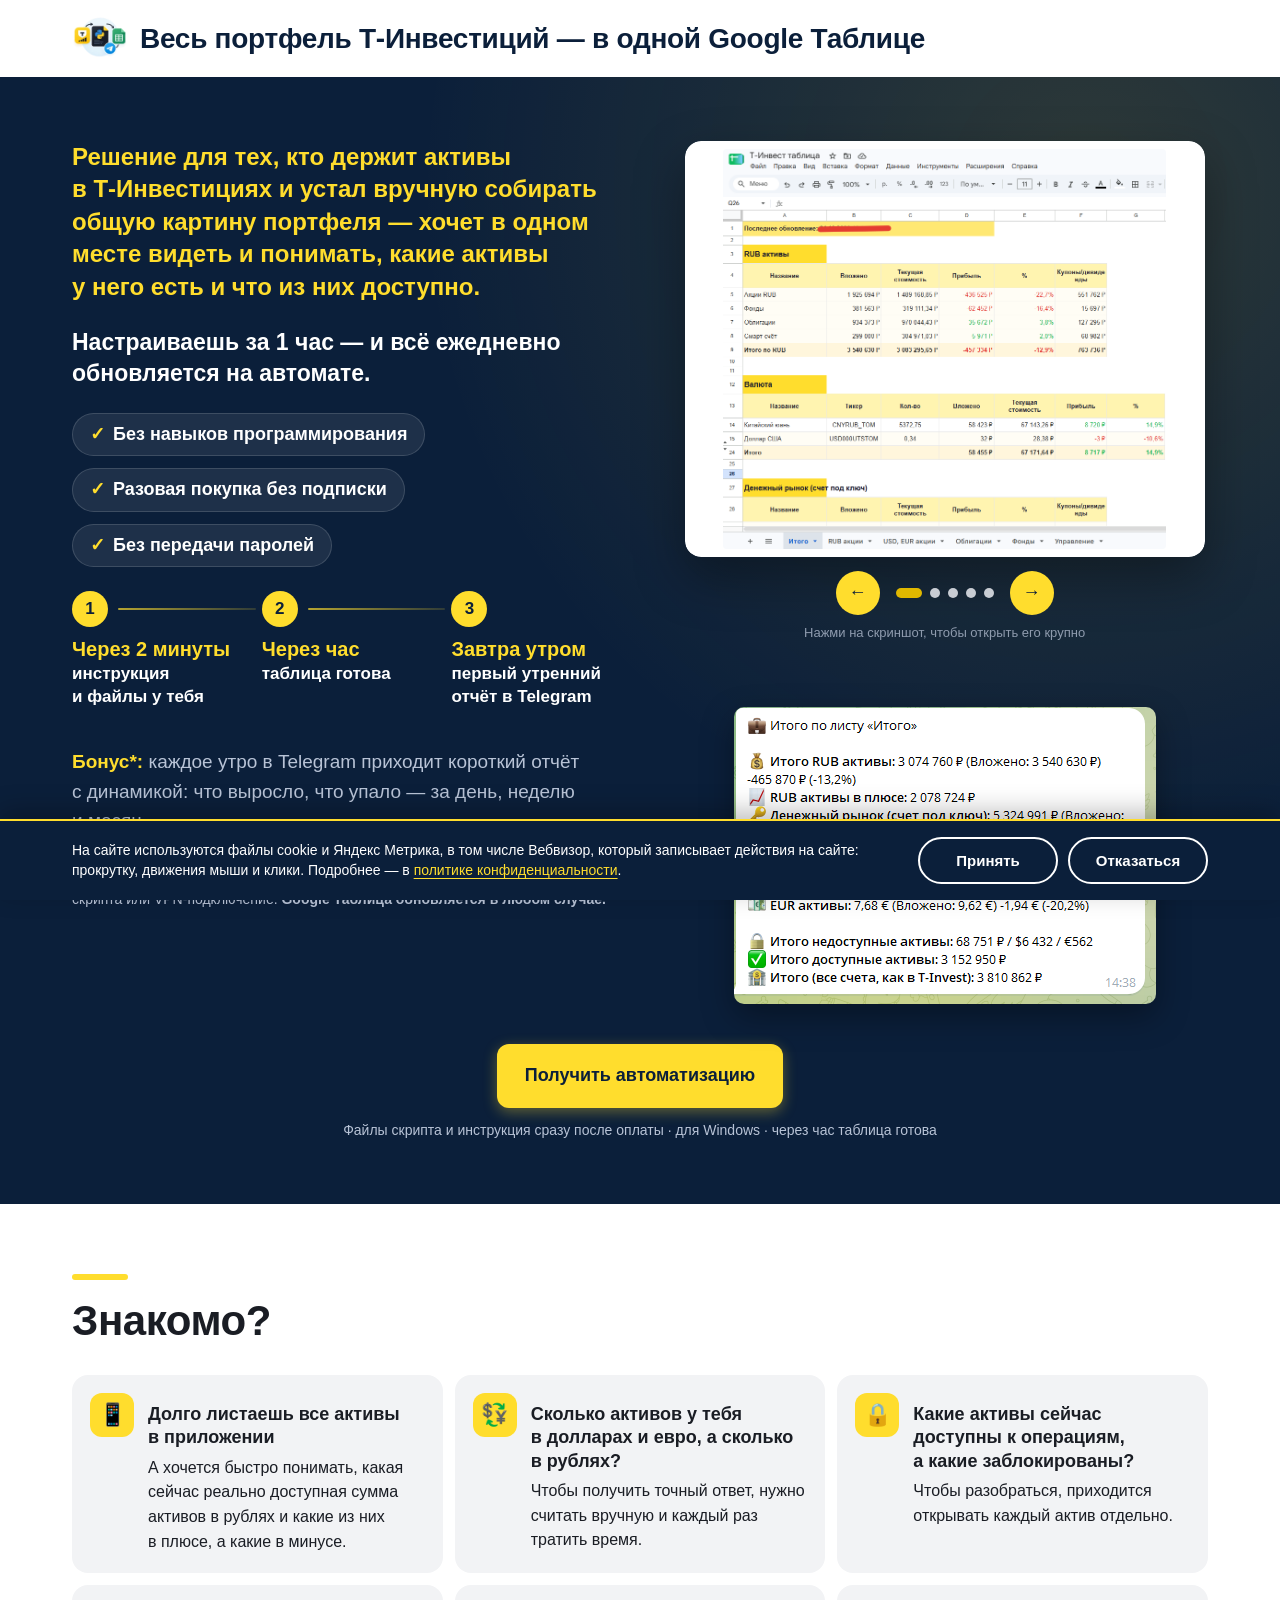
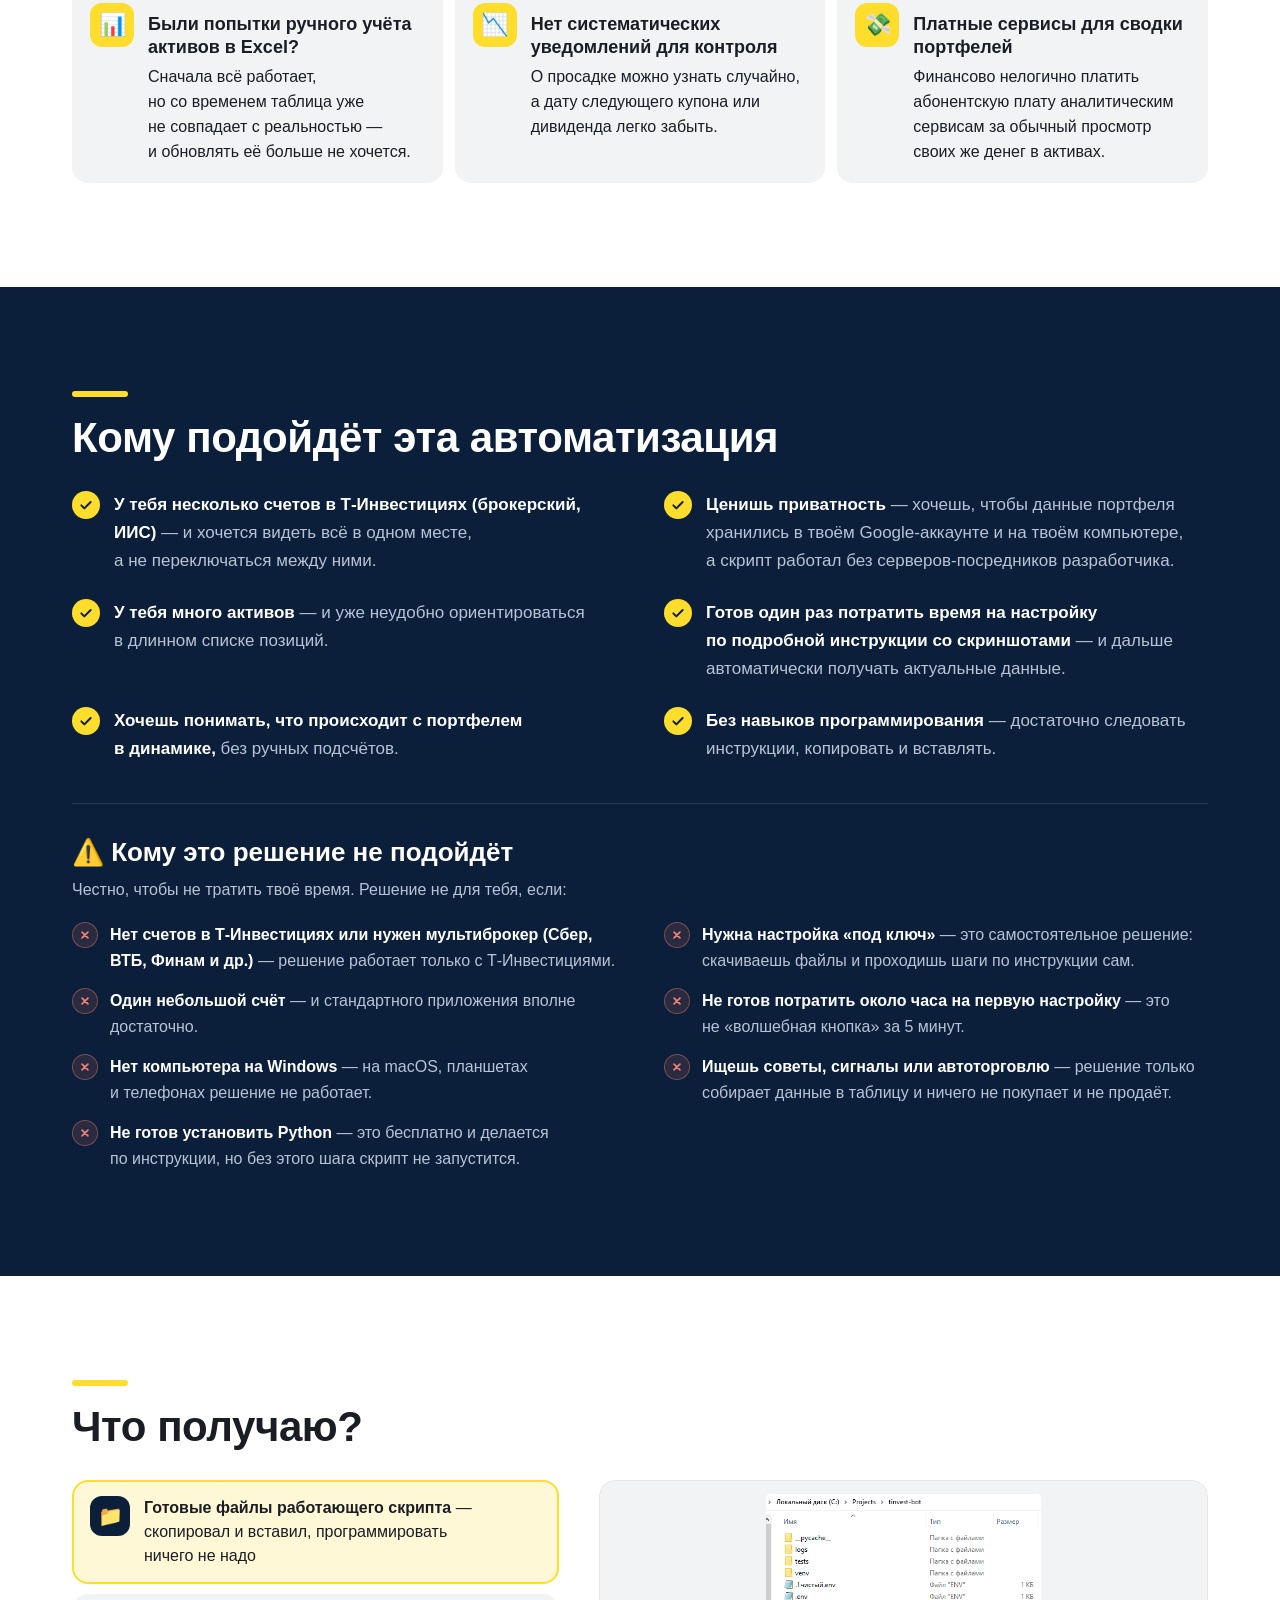
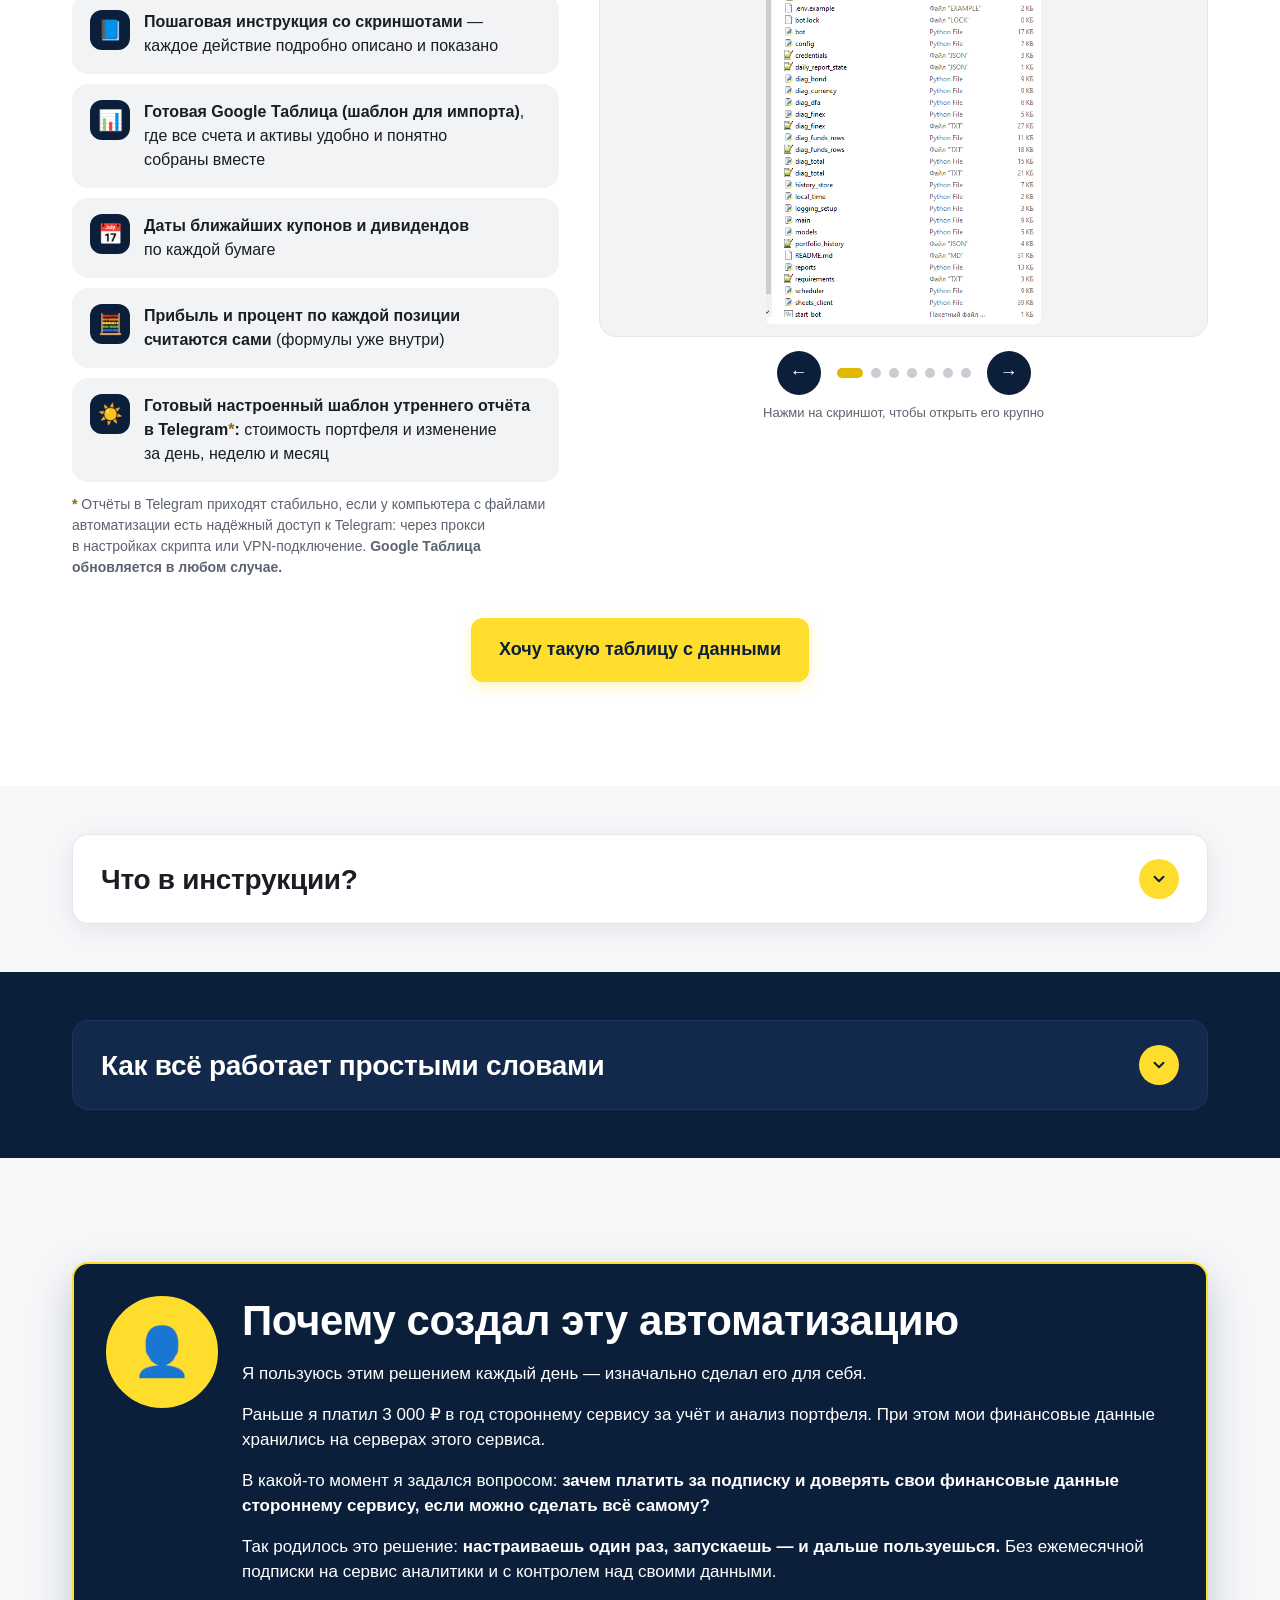
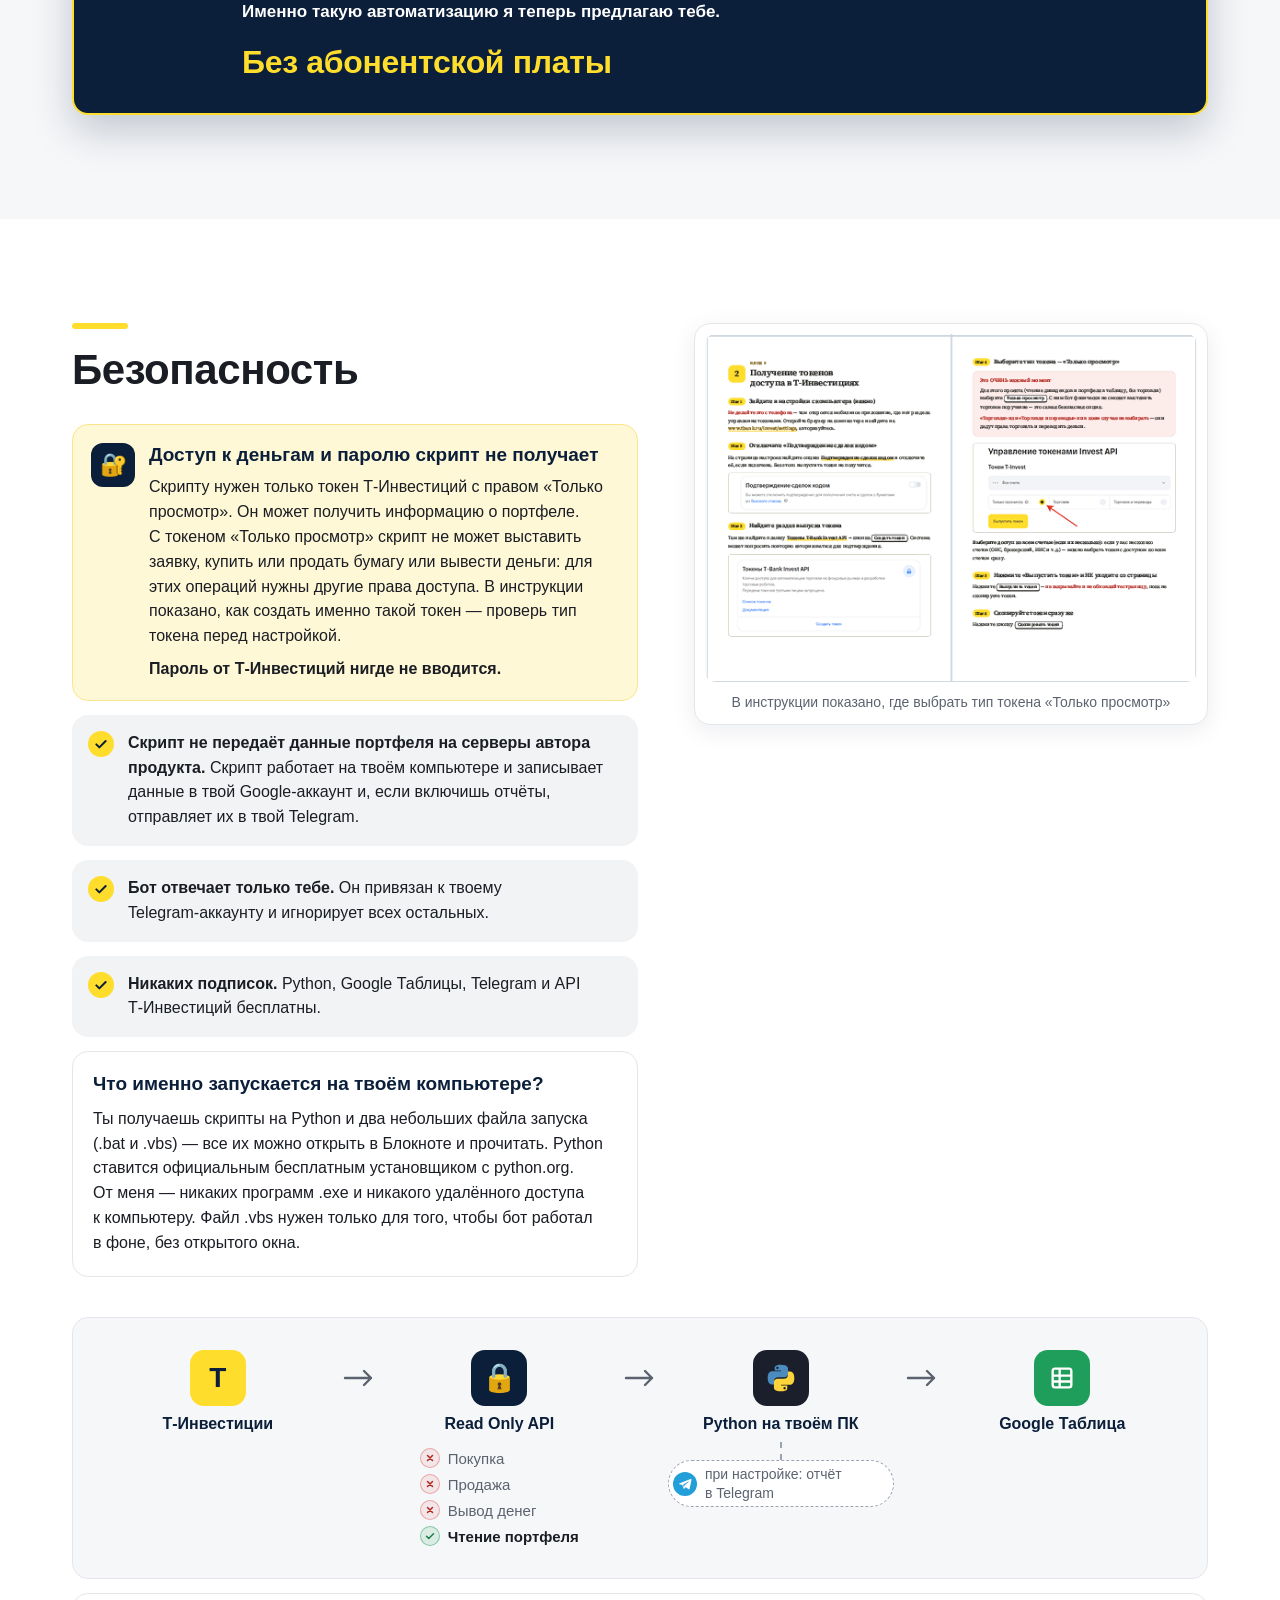
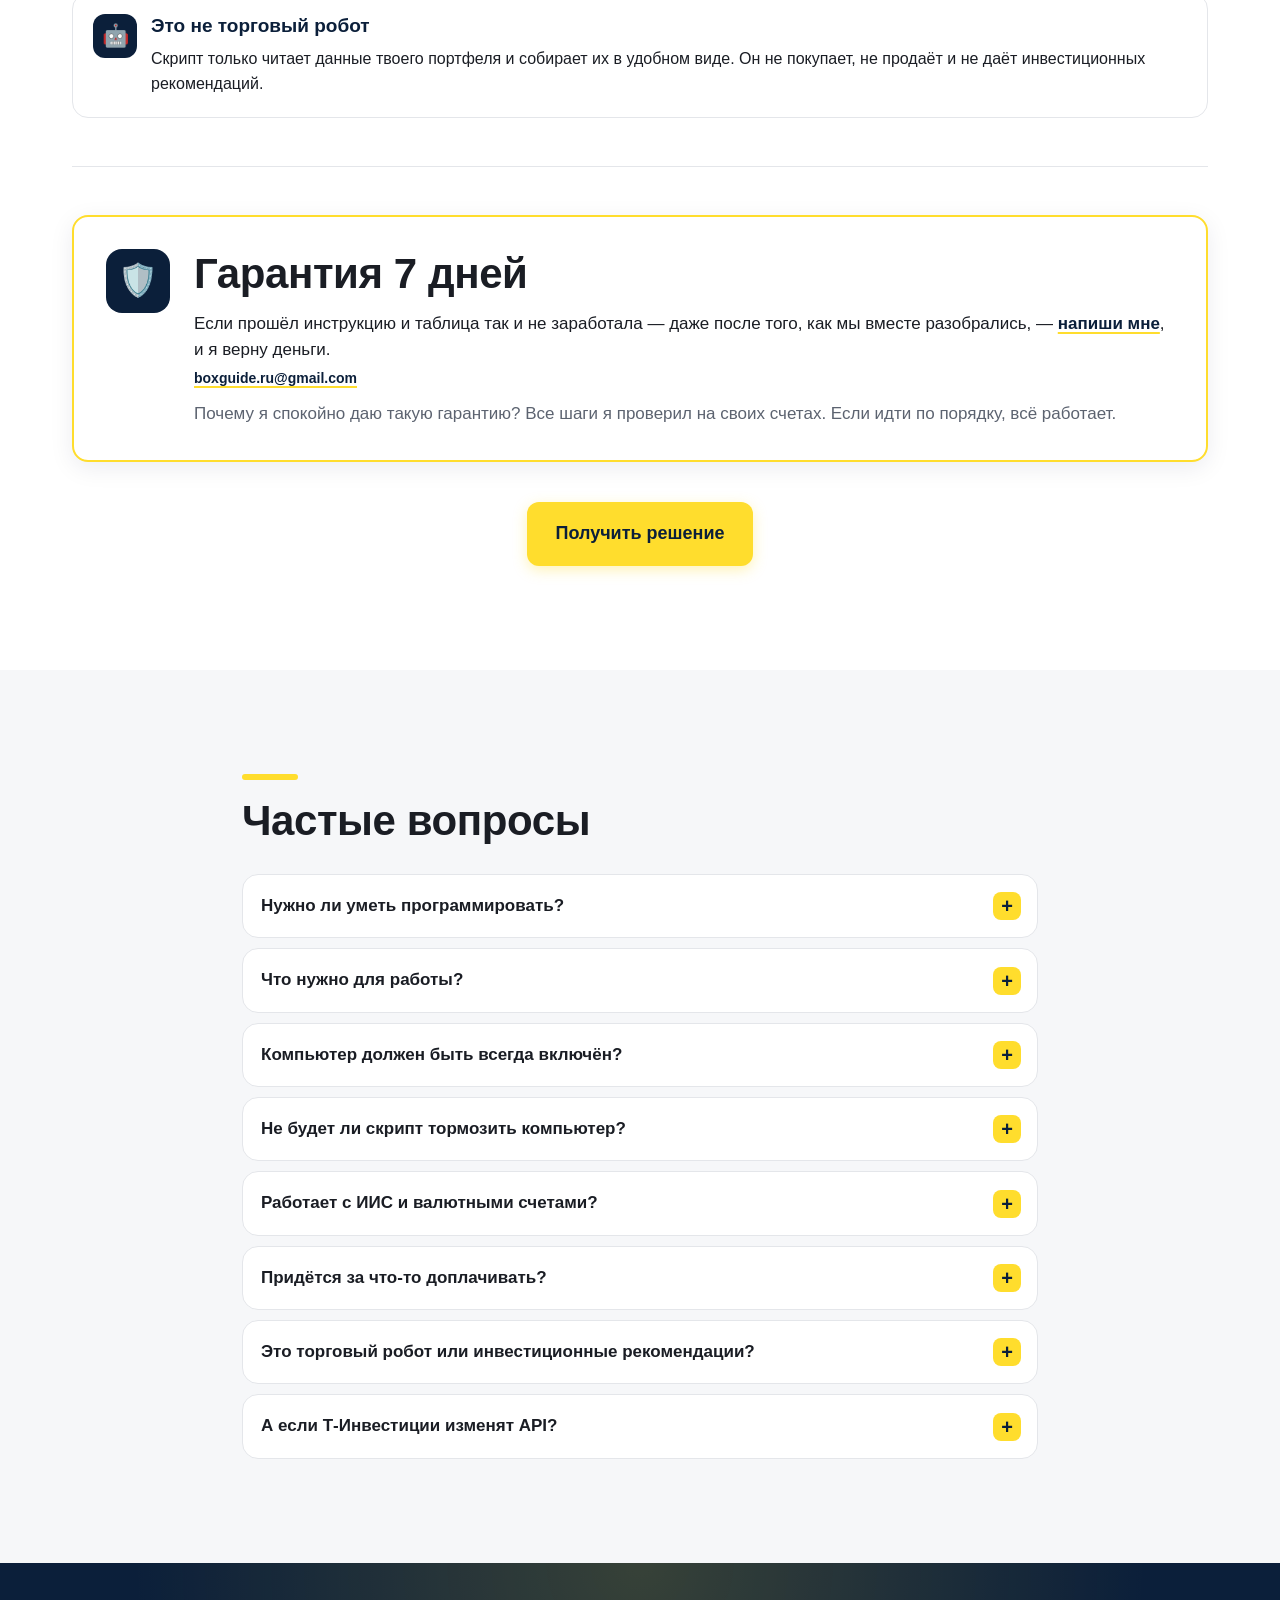
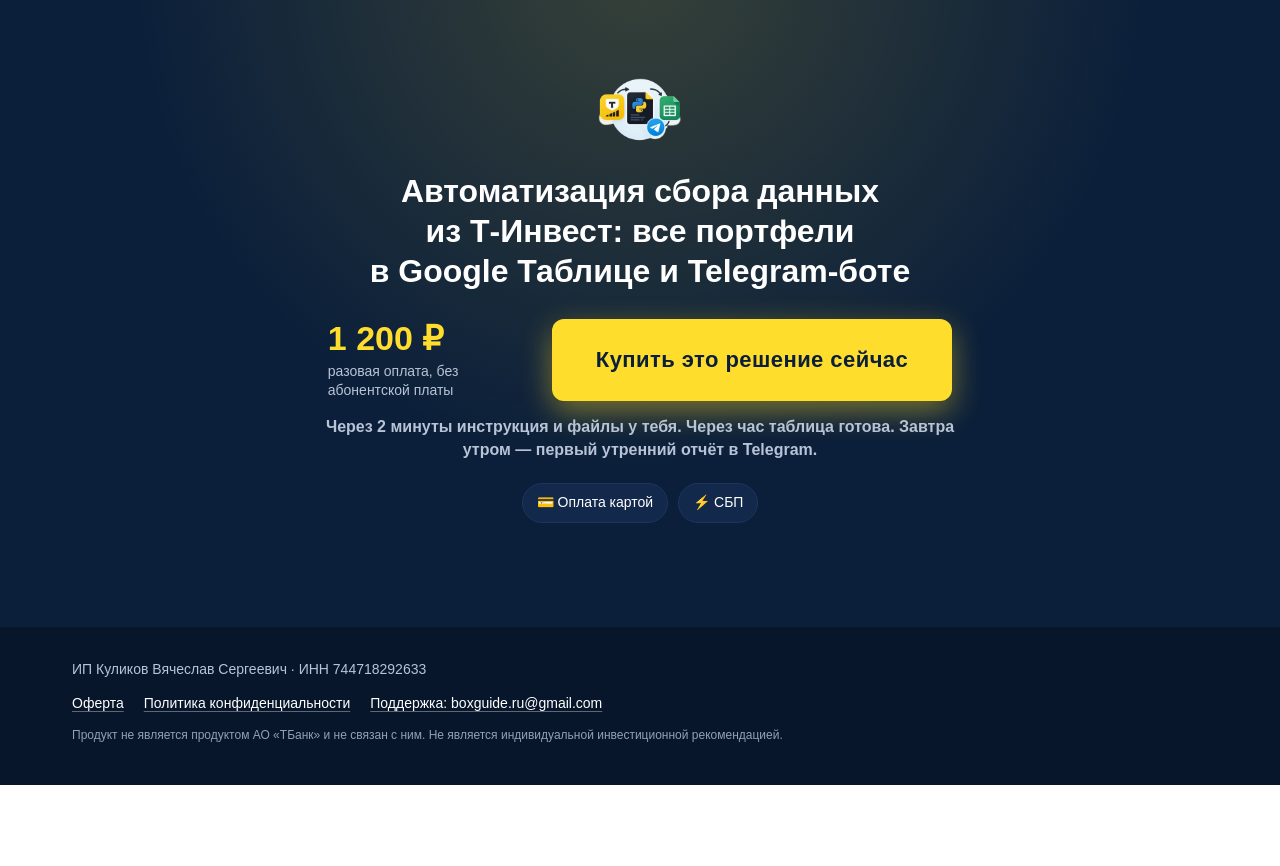
==== commit eb01720a: "Аккордеон «Как всё работает простыми словами» (бывший «Техническая логика работы») - новый заголовок" ====
--- a/index.html
+++ b/index.html
@@ -353,12 +353,12 @@
     </section>
     конец скрытой секции 4.2 -->
 
-    <!-- 4.2 · продолжение — Техническая логика работы (аккордеон). Секция 4.2 скрыта, аккордеон оставлен на месте:
+    <!-- 4.2 · продолжение — «Как всё работает простыми словами» (аккордеон; бывший «Техническая логика работы»). Секция 4.2 скрыта, аккордеон оставлен на месте:
          теперь он идёт сразу после аккордеона 4.1 «Что в инструкции?» -->
     <section class="section section--dark section--acc" id="how">
       <div class="container">
         <details class="acc">
-          <summary class="acc__summary"><h2 class="acc__title">Техническая логика работы</h2><span class="acc__chevron" aria-hidden="true"><svg viewBox="0 0 24 24" width="18" height="18"><path d="M6 9l6 6 6-6" fill="none" stroke="currentColor" stroke-width="2.6" stroke-linecap="round" stroke-linejoin="round"/></svg></span></summary>
+          <summary class="acc__summary"><h2 class="acc__title">Как всё работает простыми&nbsp;словами</h2><span class="acc__chevron" aria-hidden="true"><svg viewBox="0 0 24 24" width="18" height="18"><path d="M6 9l6 6 6-6" fill="none" stroke="currentColor" stroke-width="2.6" stroke-linecap="round" stroke-linejoin="round"/></svg></span></summary>
           <div class="acc__body">
             <!-- Схема: Т-Инвест → Python → Google Таблица + Telegram -->
             <div class="flow reveal" role="img" aria-label="Схема: Т-Инвест передаёт данные скриптам на Python, они записывают их в Google Таблицу и отправляют в Telegram">
@@ -388,36 +388,13 @@
             </div>
 
             <div class="callout acc__intro">
-              <p>Каждый день скрипт запускается на&nbsp;твоём Windows&#8209;компьютере, получает данные через API Т&#8209;Инвестиций и&nbsp;записывает их&nbsp;в&nbsp;твою Google Таблицу.</p>
-              <p class="acc__intro-more">Для автоматического обновления компьютер должен быть включён и&nbsp;иметь интернет. Выключили компьютер&nbsp;→ автоматическое обновление не&nbsp;выполняется. После включения скрипт запускается автоматически.</p>
-            </div>
-
-            <div class="how__grid">
-              <div class="how__text">
-                <p class="reveal">Чтобы автоматизация работала, на&nbsp;компьютер один раз ставится Python. Python нужен только для запуска скрипта. Тебе не&nbsp;нужно писать код или разбираться в&nbsp;программировании. Установка&nbsp;— как у&nbsp;любой другой программы. Больше ты&nbsp;его&nbsp;не&nbsp;открываешь.</p>
-              </div>
-              <!-- Карусель: программа → таблица → автозагрузка -->
-              <div class="carousel carousel--single carousel--fit how__media reveal" data-carousel aria-roledescription="карусель" aria-label="Как устроены файлы со скриптами">
-                <div class="carousel__track" data-carousel-track tabindex="0">
-                  <figure class="carousel__slide shot" data-alt="Скриншот: папка проекта">
-                    <img data-src="images/11files.png" alt="Папка с файлами автоматизации на компьютере: скрипты Python, файл настроек .env и README" width="491" height="769" loading="lazy">
-                    <figcaption>Все файлы со&nbsp;скриптами&nbsp;— в&nbsp;одной папке на&nbsp;твоём компьютере</figcaption>
-                  </figure>
-                  <figure class="carousel__slide shot" data-alt="Скриншот: шаблон Google Таблицы">
-                    <img data-src="images/4block3.png" alt="Шаблон таблицы: блоки RUB-активы, Валюта и Денежный рынок, куда файлы со скриптами записывают портфель" width="966" height="874" loading="lazy">
-                    <figcaption>Сюда скрипты записывают портфель&nbsp;— шаблон Google Таблицы</figcaption>
-                  </figure>
-                  <figure class="carousel__slide shot" data-alt="Скриншот: автозагрузка Windows">
-                    <img data-src="images/12autoloading.png" alt="Папка автозагрузки Windows с ярлыком start_bot_hidden — бот запускается сам при включении компьютера" width="744" height="284" loading="lazy">
-                    <figcaption>Ярлык в автозагрузке — бот стартует сам при включении компьютера</figcaption>
-                  </figure>
-                </div>
-                <div class="carousel__controls">
-                  <button class="carousel__btn" type="button" data-carousel-prev aria-label="Предыдущий слайд">←</button>
-                  <div class="carousel__dots" data-carousel-dots></div>
-                  <button class="carousel__btn" type="button" data-carousel-next aria-label="Следующий слайд">→</button>
-                </div>
-              </div>
+              <p>Скрипт запускается на&nbsp;твоём Windows&#8209;компьютере, получает данные через API Т&#8209;Инвестиций, записывает их&nbsp;в&nbsp;твою Google Таблицу и&nbsp;отправляет отчёт в&nbsp;Telegram<strong class="hero__accent"><a class="fn-ref" href="#fn-how" aria-label="Сноска">*</a></strong>.</p>
+              <p class="acc__intro-more">Для автоматического обновления компьютер должен быть включён и&nbsp;иметь интернет. Выключили компьютер&nbsp;→ автоматическое обновление не&nbsp;выполняется. <strong>После включения скрипт запускается&nbsp;автоматически.</strong></p>
+            </div>
+
+            <div class="how__text">
+              <p class="reveal">Программа Python устанавливается один раз и&nbsp;нужна только для работы скрипта. Установка&nbsp;— как у&nbsp;любой другой программы. <strong>Тебе не&nbsp;нужно писать код или разбираться в&nbsp;программировании.</strong> Все файлы уже созданы и&nbsp;готовы к&nbsp;работе.</p>
+              <p class="footnote" id="fn-how"><span class="hero__accent">*</span> Отчёты в&nbsp;Telegram приходят стабильно, если у&nbsp;компьютера с&nbsp;файлами автоматизации есть надёжный доступ к&nbsp;Telegram: через прокси в&nbsp;настройках скрипта или VPN&#8209;подключение. <strong>Google&nbsp;Таблица обновляется в&nbsp;любом&nbsp;случае.</strong></p>
             </div>
           </div>
         </details>
--- a/styles.css
+++ b/styles.css
@@ -155,7 +155,7 @@
   font-size: 17px;
 }
 
-/* Плашка-вступление в тёмном аккордеоне «Техническая логика работы» */
+/* Плашка-вступление в тёмном аккордеоне «Как всё работает простыми словами» */
 .acc__intro { margin-bottom: 32px; }
 .section--dark .callout { background: rgba(255, 221, 45, .08); border-color: rgba(255, 221, 45, .4); color: var(--on-dark); }
 .section--dark .callout strong { color: var(--yellow); }
@@ -587,7 +587,7 @@
 .auto-step__text strong { font-weight: 700; }
 
 /* =========================================================
-   Аккордеон (<details>): «Что в инструкции?», «Техническая логика работы»
+   Аккордеон (<details>): «Что в инструкции?», «Как всё работает простыми словами»
    ========================================================= */
 .section--acc { padding: 40px 0; }
 .acc {
@@ -638,7 +638,7 @@
 }
 
 /* =========================================================
-   4.2 · продолжение — Техническая логика работы (аккордеон; бывший «Как это работает?»)
+   4.2 · продолжение — «Как всё работает простыми словами» (аккордеон; бывший «Техническая логика работы»)
    ========================================================= */
 .flow {
   display: flex;
@@ -698,9 +698,7 @@
 
 .acc__intro .acc__intro-more { margin-top: 10px; }
 
-.how__grid { display: grid; grid-template-columns: minmax(0, 1fr); gap: 28px; }
 .how__text { display: grid; gap: 16px; align-content: start; font-size: 17px; color: var(--on-dark-muted); }
-.how__media { align-self: start; min-width: 0; }
 
 /* =========================================================
    Двухколоночный layout (текст + скрин): «Что в инструкции?» и блок 6 «Безопасность»
@@ -1078,21 +1076,8 @@
 .carousel__slide img { width: 100%; background: var(--white); }
 .carousel__slide figcaption { margin-top: 10px; font-size: 14px; color: var(--muted); text-align: center; }
 
-/* Карусель «по одному слайду», картинки разных пропорций вписываются по высоте */
+/* Карусель «по одному слайду» */
 .carousel--single .carousel__slide { flex-basis: 100%; }
-.carousel--fit .carousel__slide {
-  display: flex;
-  flex-direction: column;
-  justify-content: center;
-  background: var(--white);
-  border: 1px solid var(--line);
-}
-.carousel--fit .carousel__slide img {
-  width: auto;
-  max-width: 100%;
-  max-height: 440px;
-  margin: 0 auto;
-}
 
 .carousel__controls {
   display: flex;
@@ -1681,7 +1666,6 @@
 
 
 
-  .how__grid { grid-template-columns: minmax(0, 1fr) minmax(0, 1fr); gap: 56px; }
 
   .split { grid-template-columns: 1.1fr 1fr; gap: 56px; }
   .split__media { position: sticky; top: calc(var(--header-h) + 24px); }
@@ -1690,6 +1674,3 @@
 
   .carousel__slide { flex-basis: 100%; }
 }
-
-/* Подписи на белых слайдах внутри тёмной секции */
-.section--dark .carousel--fit figcaption { color: var(--muted); }
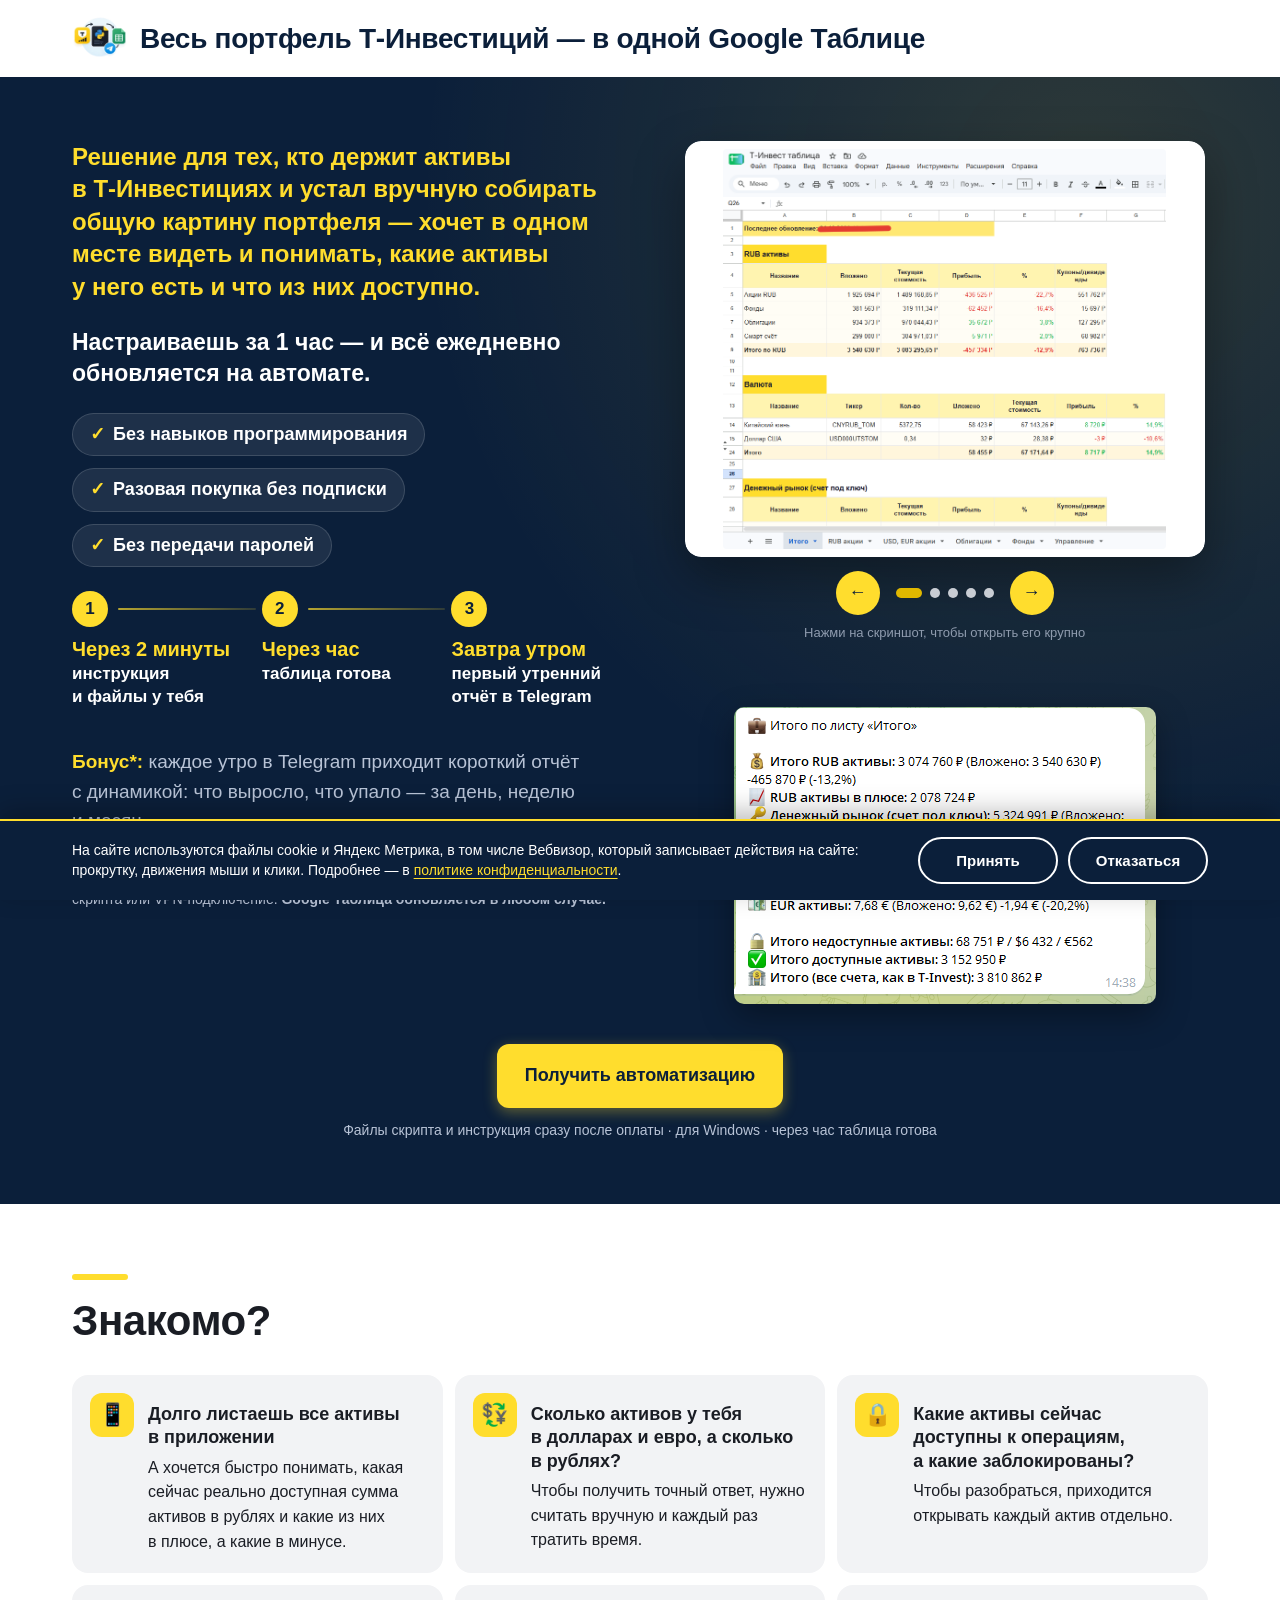
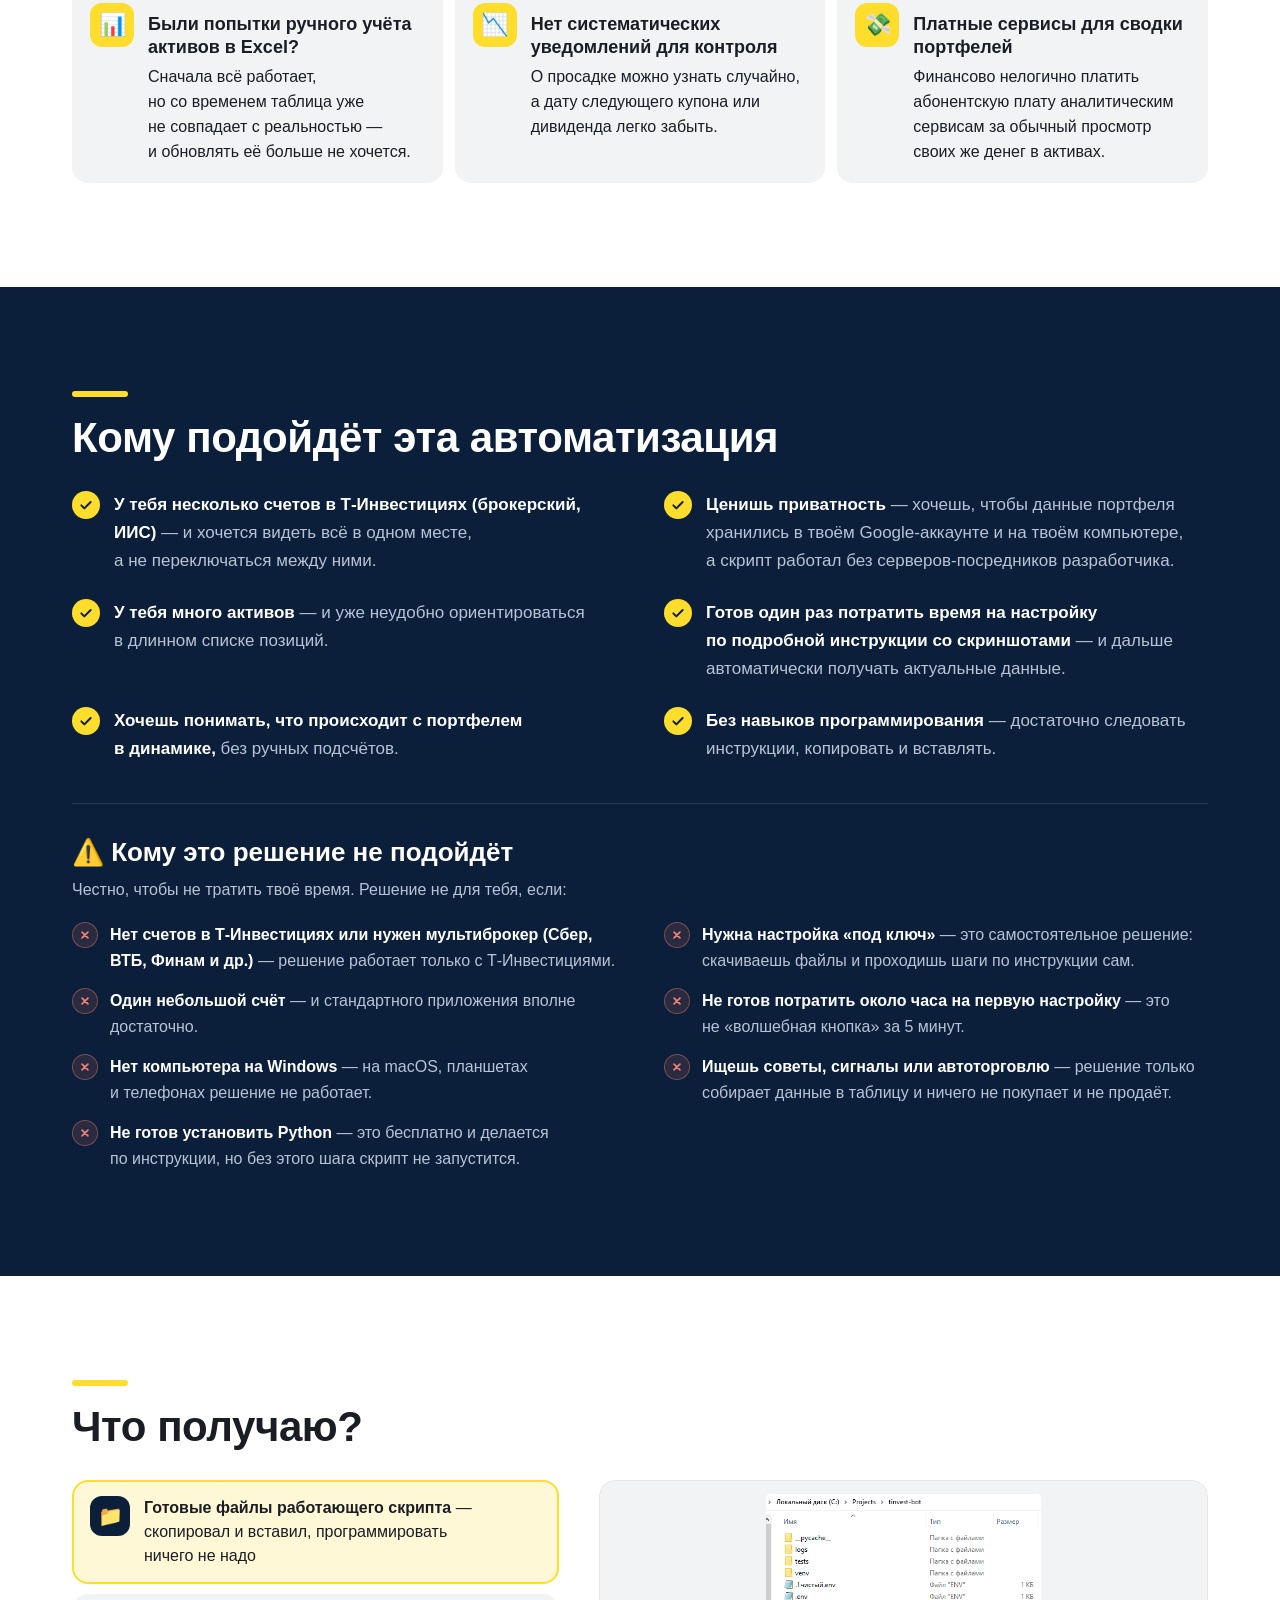
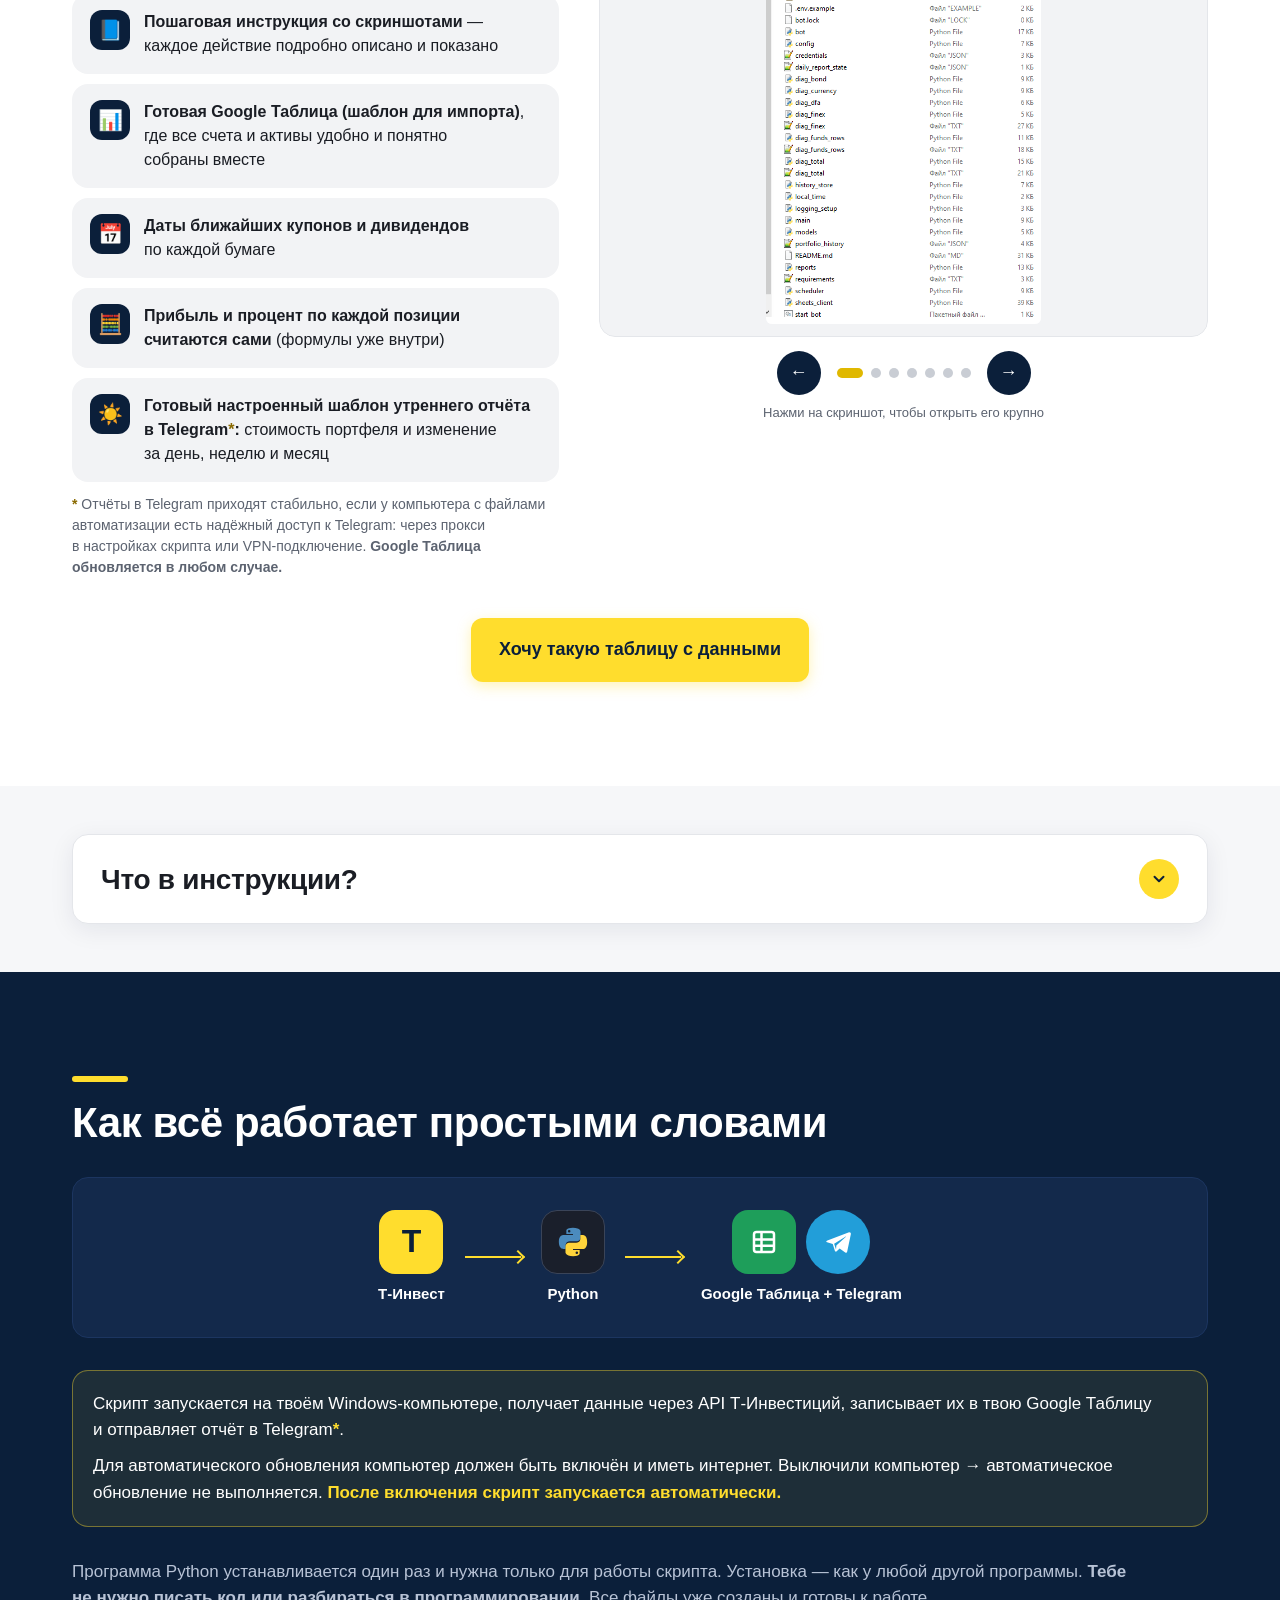
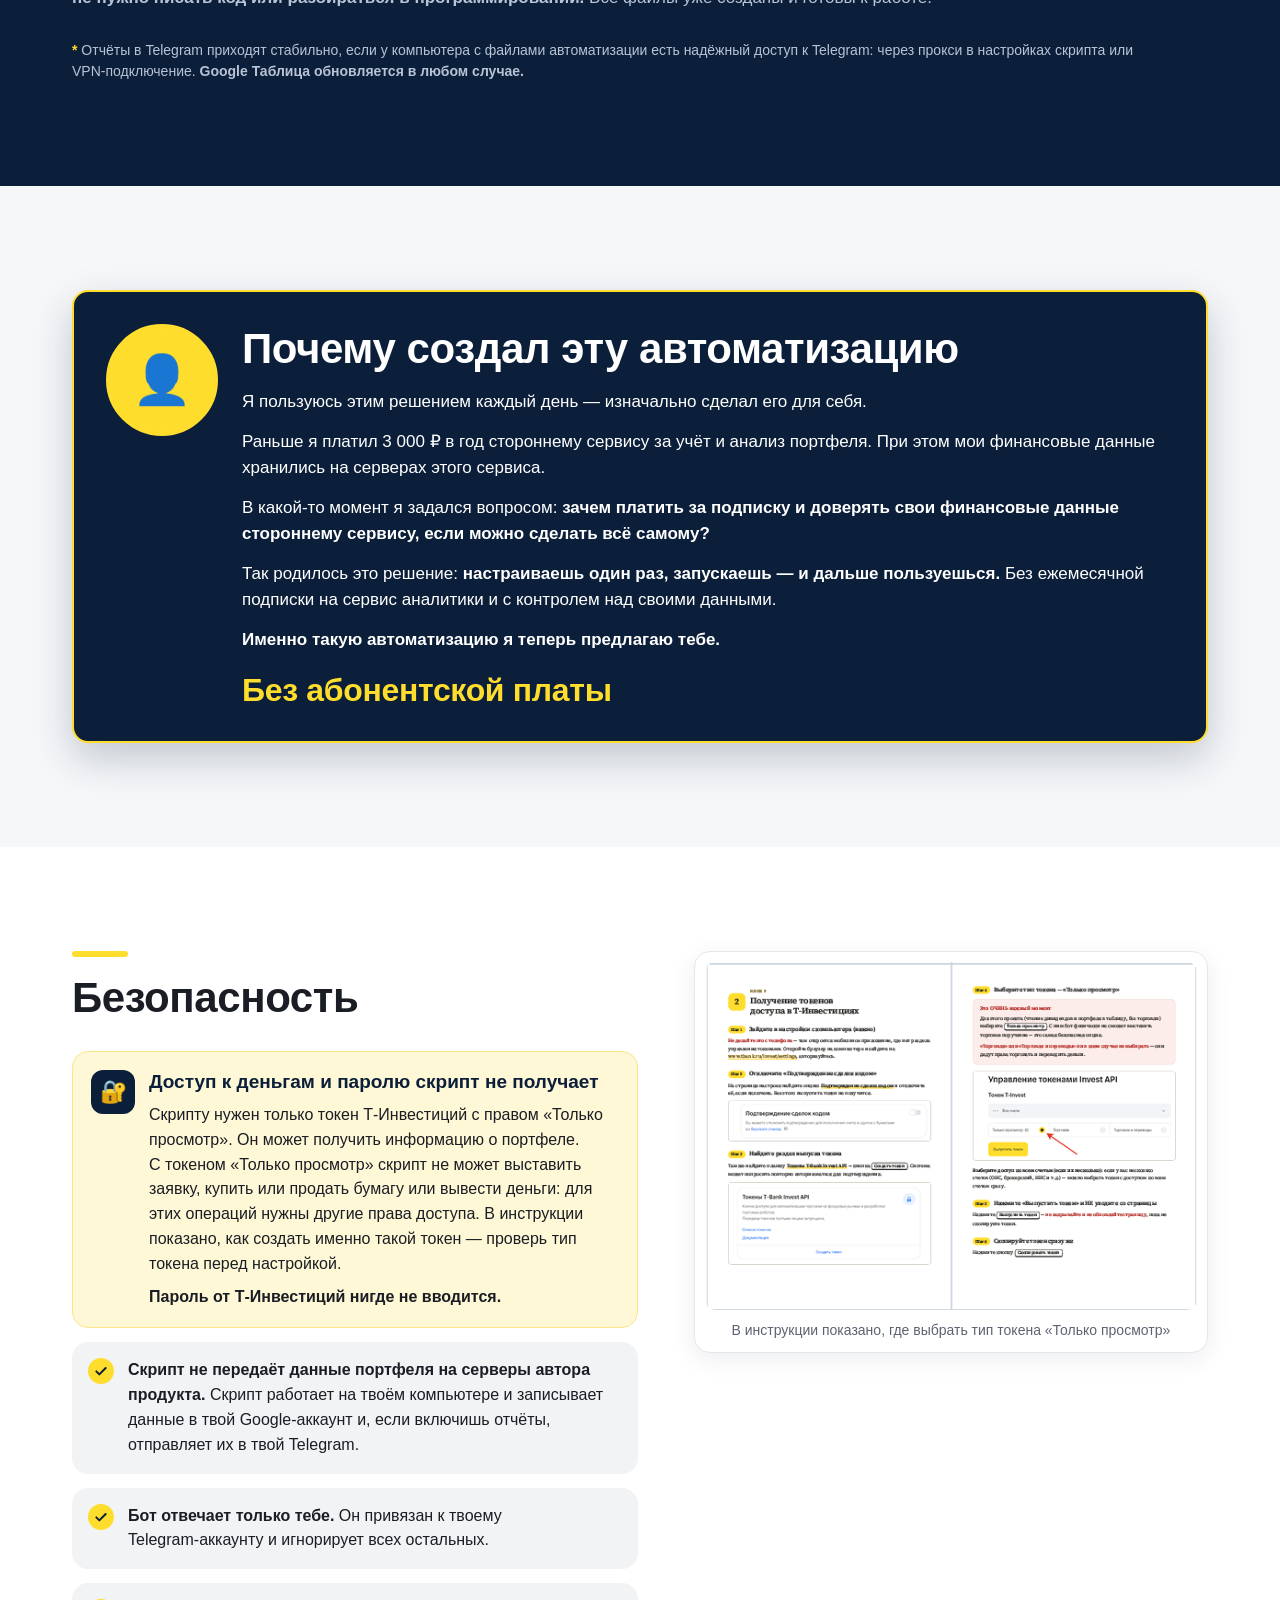
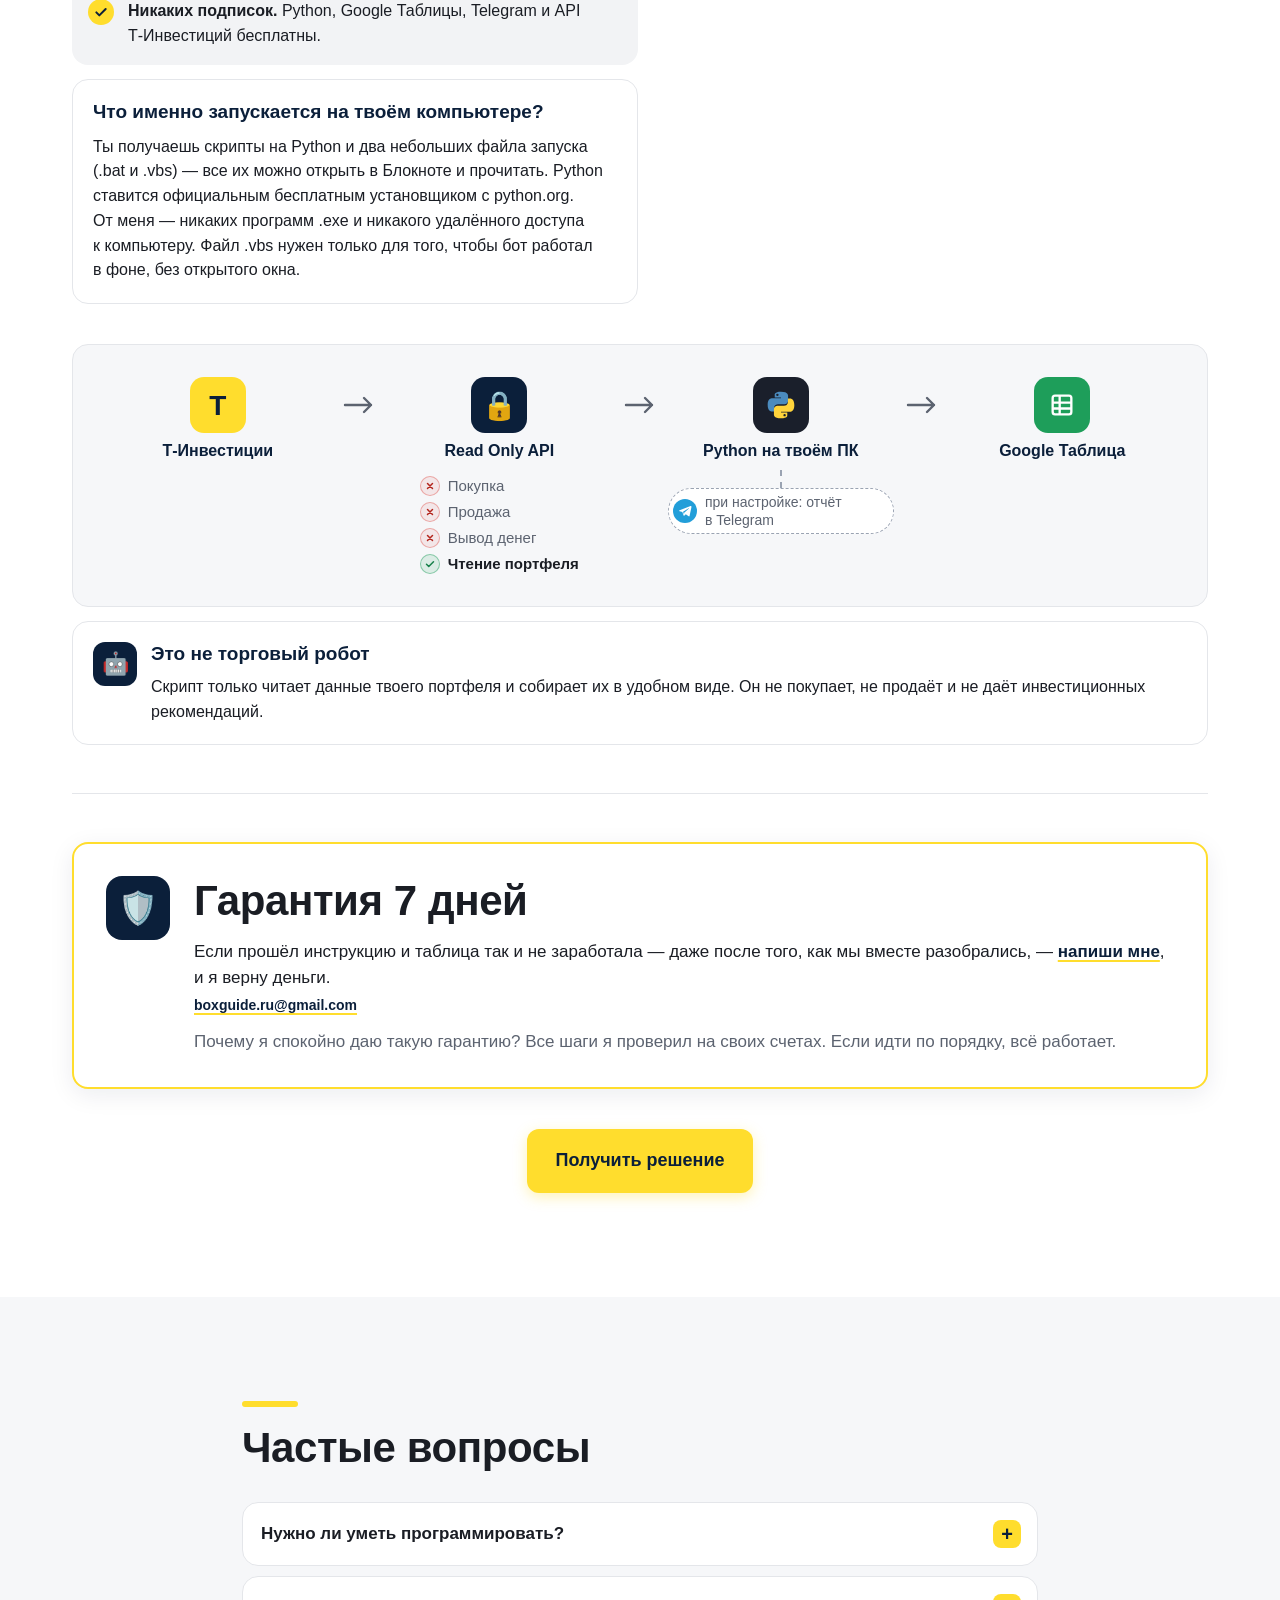
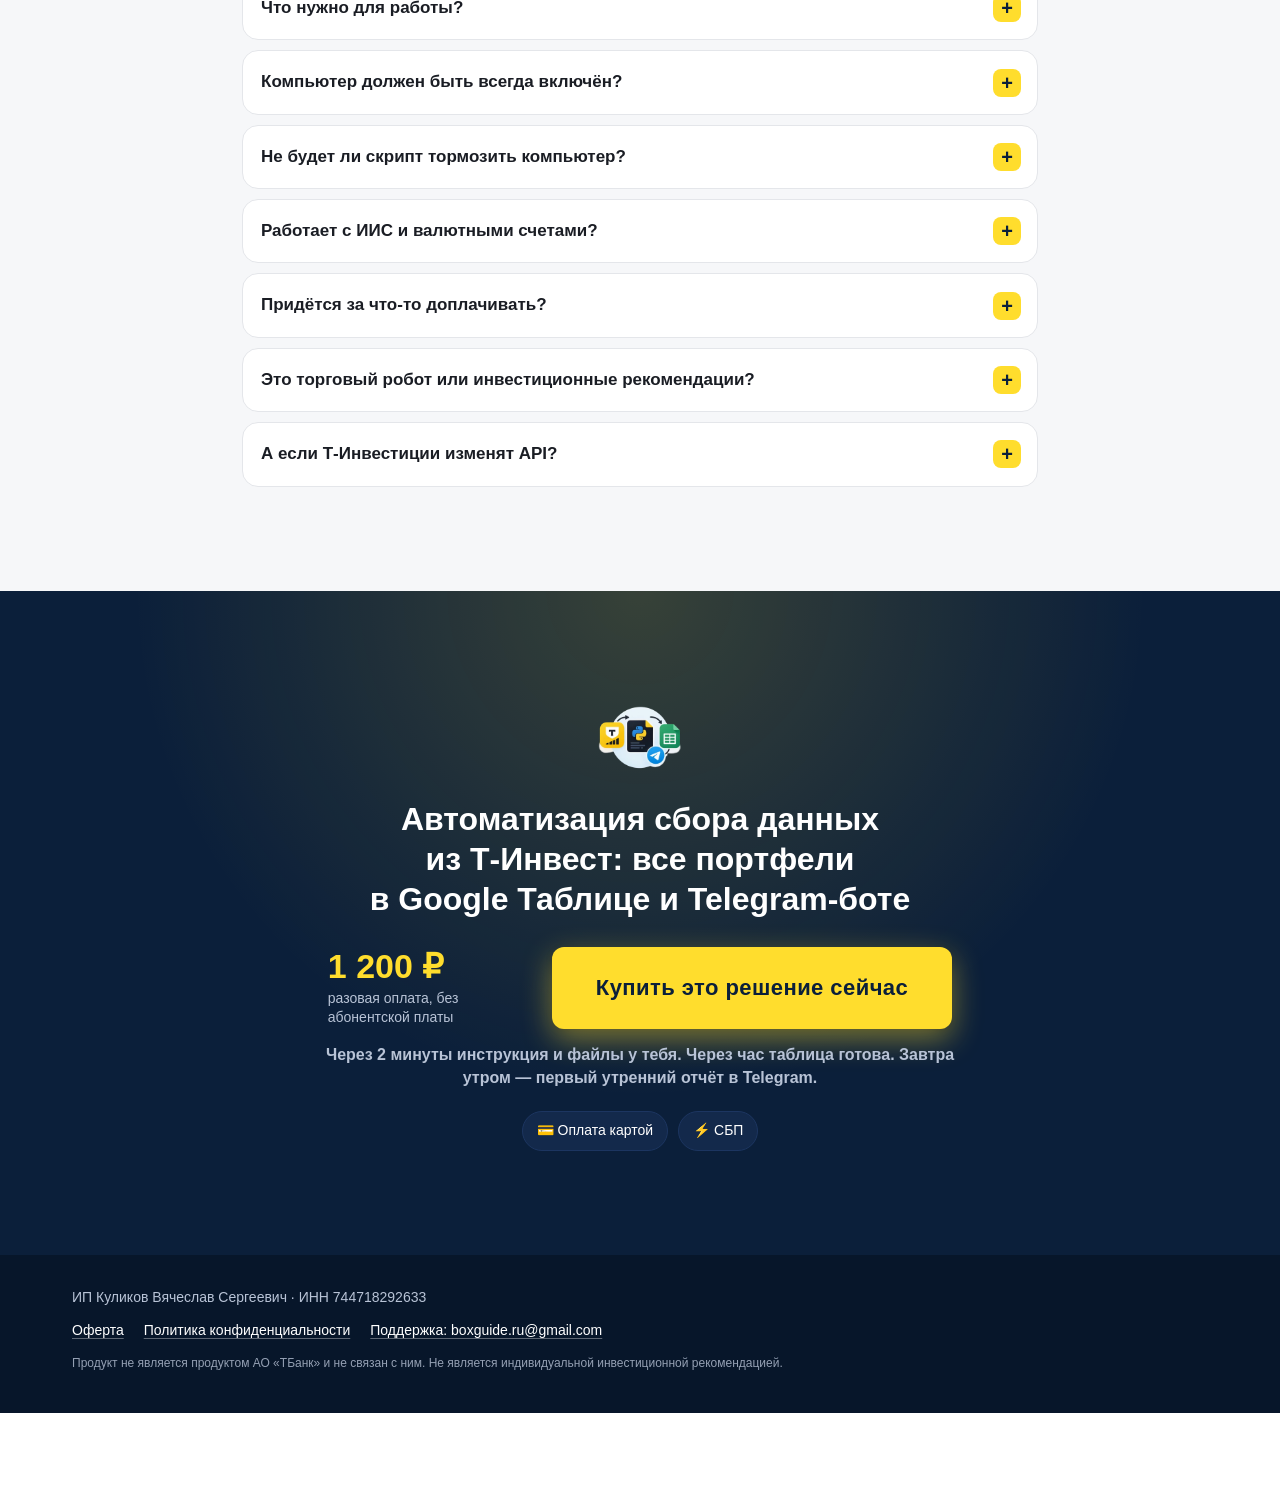
==== commit 91754e4e: "«Как всё работает простыми словами» — всегда видимый блок вместо аккордеона - убраны <details>/<summ" ====
--- a/index.html
+++ b/index.html
@@ -353,51 +353,52 @@
     </section>
     конец скрытой секции 4.2 -->
 
-    <!-- 4.2 · продолжение — «Как всё работает простыми словами» (аккордеон; бывший «Техническая логика работы»). Секция 4.2 скрыта, аккордеон оставлен на месте:
-         теперь он идёт сразу после аккордеона 4.1 «Что в инструкции?» -->
-    <section class="section section--dark section--acc" id="how">
+    <!-- 4.2 · продолжение — «Как всё работает простыми словами» (бывший аккордеон «Техническая логика работы»): всегда видимый
+         блок с подзаголовком — цепочка Т-Инвест → Python → Google Таблица + Telegram, плашка, абзац про Python и сноска.
+         Секция 4.2 скрыта, поэтому блок идёт сразу после аккордеона 4.1 «Что в инструкции?» -->
+    <section class="section section--dark" id="how">
       <div class="container">
-        <details class="acc">
-          <summary class="acc__summary"><h2 class="acc__title">Как всё работает простыми&nbsp;словами</h2><span class="acc__chevron" aria-hidden="true"><svg viewBox="0 0 24 24" width="18" height="18"><path d="M6 9l6 6 6-6" fill="none" stroke="currentColor" stroke-width="2.6" stroke-linecap="round" stroke-linejoin="round"/></svg></span></summary>
-          <div class="acc__body">
-            <!-- Схема: Т-Инвест → Python → Google Таблица + Telegram -->
-            <div class="flow reveal" role="img" aria-label="Схема: Т-Инвест передаёт данные скриптам на Python, они записывают их в Google Таблицу и отправляют в Telegram">
-              <div class="flow__node">
-                <span class="flow__icon flow__icon--tinvest" aria-hidden="true">Т</span>
-                <span class="flow__label">Т-Инвест</span>
-              </div>
-              <span class="flow__arrow" aria-hidden="true"></span>
-              <div class="flow__node">
-                <span class="flow__icon flow__icon--python" aria-hidden="true">
-                  <svg viewBox="0 0 24 24" width="34" height="34"><path fill="#4B8BBE" d="M11.9 2C7 2 7.3 4.1 7.3 4.1v2.2h4.7V7H5.4S2 6.6 2 11.9c0 5.2 3 5 3 5h1.8v-2.4s-.1-3 3-3h4.6s2.9.1 2.9-2.8V4.9S17.7 2 11.9 2zM9.3 3.5a.9.9 0 1 1 0 1.8.9.9 0 0 1 0-1.8z"/><path fill="#FFD43B" d="M12.1 22c4.9 0 4.6-2.1 4.6-2.1v-2.2H12V17h6.6s3.4.4 3.4-4.9c0-5.2-3-5-3-5h-1.8v2.4s.1 3-3 3H9.6s-2.9-.1-2.9 2.8v3.8S6.3 22 12.1 22zm2.6-1.5a.9.9 0 1 1 0-1.8.9.9 0 0 1 0 1.8z"/></svg>
-                </span>
-                <span class="flow__label">Python</span>
-              </div>
-              <span class="flow__arrow" aria-hidden="true"></span>
-              <div class="flow__node flow__node--pair">
-                <span class="flow__pair">
-                  <span class="flow__icon flow__icon--sheets" aria-hidden="true">
-                    <svg viewBox="0 0 24 24" width="30" height="30"><rect x="4" y="4" width="16" height="16" rx="2" fill="none" stroke="#fff" stroke-width="2"/><path d="M4 10h16M4 15h16M10 4v16" stroke="#fff" stroke-width="2"/></svg>
-                  </span>
-                  <span class="flow__icon flow__icon--tg" aria-hidden="true">
-                    <svg viewBox="0 0 24 24" width="28" height="28"><path fill="#fff" d="M21.5 3.6 2.9 10.8c-1.3.5-1.2 1.2-.2 1.5l4.8 1.5 1.8 5.6c.2.6.4.8.9.8.4 0 .6-.2.9-.5l2.3-2.2 4.8 3.5c.9.5 1.5.2 1.7-.8l3.1-14.8c.3-1.3-.5-1.9-1.5-1.8zM8.7 13.4l9.6-6c.5-.3.9-.1.5.2l-8.2 7.4-.3 3.4-1.6-5z"/></svg>
-                  </span>
-                </span>
-                <span class="flow__label">Google Таблица + Telegram</span>
-              </div>
-            </div>
-
-            <div class="callout acc__intro">
-              <p>Скрипт запускается на&nbsp;твоём Windows&#8209;компьютере, получает данные через API Т&#8209;Инвестиций, записывает их&nbsp;в&nbsp;твою Google Таблицу и&nbsp;отправляет отчёт в&nbsp;Telegram<strong class="hero__accent"><a class="fn-ref" href="#fn-how" aria-label="Сноска">*</a></strong>.</p>
-              <p class="acc__intro-more">Для автоматического обновления компьютер должен быть включён и&nbsp;иметь интернет. Выключили компьютер&nbsp;→ автоматическое обновление не&nbsp;выполняется. <strong>После включения скрипт запускается&nbsp;автоматически.</strong></p>
-            </div>
-
-            <div class="how__text">
-              <p class="reveal">Программа Python устанавливается один раз и&nbsp;нужна только для работы скрипта. Установка&nbsp;— как у&nbsp;любой другой программы. <strong>Тебе не&nbsp;нужно писать код или разбираться в&nbsp;программировании.</strong> Все файлы уже созданы и&nbsp;готовы к&nbsp;работе.</p>
-              <p class="footnote" id="fn-how"><span class="hero__accent">*</span> Отчёты в&nbsp;Telegram приходят стабильно, если у&nbsp;компьютера с&nbsp;файлами автоматизации есть надёжный доступ к&nbsp;Telegram: через прокси в&nbsp;настройках скрипта или VPN&#8209;подключение. <strong>Google&nbsp;Таблица обновляется в&nbsp;любом&nbsp;случае.</strong></p>
-            </div>
-          </div>
-        </details>
+        <div class="section__head reveal">
+          <span class="bar" aria-hidden="true"></span>
+          <h2 class="section__title">Как всё работает простыми&nbsp;словами</h2>
+        </div>
+
+        <!-- Схема: Т-Инвест → Python → Google Таблица + Telegram -->
+        <div class="flow reveal" role="img" aria-label="Схема: Т-Инвест передаёт данные скриптам на Python, они записывают их в Google Таблицу и отправляют в Telegram">
+          <div class="flow__node">
+            <span class="flow__icon flow__icon--tinvest" aria-hidden="true">Т</span>
+            <span class="flow__label">Т-Инвест</span>
+          </div>
+          <span class="flow__arrow" aria-hidden="true"></span>
+          <div class="flow__node">
+            <span class="flow__icon flow__icon--python" aria-hidden="true">
+              <svg viewBox="0 0 24 24" width="34" height="34"><path fill="#4B8BBE" d="M11.9 2C7 2 7.3 4.1 7.3 4.1v2.2h4.7V7H5.4S2 6.6 2 11.9c0 5.2 3 5 3 5h1.8v-2.4s-.1-3 3-3h4.6s2.9.1 2.9-2.8V4.9S17.7 2 11.9 2zM9.3 3.5a.9.9 0 1 1 0 1.8.9.9 0 0 1 0-1.8z"/><path fill="#FFD43B" d="M12.1 22c4.9 0 4.6-2.1 4.6-2.1v-2.2H12V17h6.6s3.4.4 3.4-4.9c0-5.2-3-5-3-5h-1.8v2.4s.1 3-3 3H9.6s-2.9-.1-2.9 2.8v3.8S6.3 22 12.1 22zm2.6-1.5a.9.9 0 1 1 0-1.8.9.9 0 0 1 0 1.8z"/></svg>
+            </span>
+            <span class="flow__label">Python</span>
+          </div>
+          <span class="flow__arrow" aria-hidden="true"></span>
+          <div class="flow__node flow__node--pair">
+            <span class="flow__pair">
+              <span class="flow__icon flow__icon--sheets" aria-hidden="true">
+                <svg viewBox="0 0 24 24" width="30" height="30"><rect x="4" y="4" width="16" height="16" rx="2" fill="none" stroke="#fff" stroke-width="2"/><path d="M4 10h16M4 15h16M10 4v16" stroke="#fff" stroke-width="2"/></svg>
+              </span>
+              <span class="flow__icon flow__icon--tg" aria-hidden="true">
+                <svg viewBox="0 0 24 24" width="28" height="28"><path fill="#fff" d="M21.5 3.6 2.9 10.8c-1.3.5-1.2 1.2-.2 1.5l4.8 1.5 1.8 5.6c.2.6.4.8.9.8.4 0 .6-.2.9-.5l2.3-2.2 4.8 3.5c.9.5 1.5.2 1.7-.8l3.1-14.8c.3-1.3-.5-1.9-1.5-1.8zM8.7 13.4l9.6-6c.5-.3.9-.1.5.2l-8.2 7.4-.3 3.4-1.6-5z"/></svg>
+              </span>
+            </span>
+            <span class="flow__label">Google Таблица + Telegram</span>
+          </div>
+        </div>
+
+        <div class="callout how__intro">
+          <p>Скрипт запускается на&nbsp;твоём Windows&#8209;компьютере, получает данные через API Т&#8209;Инвестиций, записывает их&nbsp;в&nbsp;твою Google Таблицу и&nbsp;отправляет отчёт в&nbsp;Telegram<strong class="hero__accent"><a class="fn-ref" href="#fn-how" aria-label="Сноска">*</a></strong>.</p>
+          <p class="how__intro-more">Для автоматического обновления компьютер должен быть включён и&nbsp;иметь интернет. Выключили компьютер&nbsp;→ автоматическое обновление не&nbsp;выполняется. <strong>После включения скрипт запускается&nbsp;автоматически.</strong></p>
+        </div>
+
+        <div class="how__text">
+          <p class="reveal">Программа Python устанавливается один раз и&nbsp;нужна только для работы скрипта. Установка&nbsp;— как у&nbsp;любой другой программы. <strong>Тебе не&nbsp;нужно писать код или разбираться в&nbsp;программировании.</strong> Все файлы уже созданы и&nbsp;готовы к&nbsp;работе.</p>
+          <p class="footnote" id="fn-how"><span class="hero__accent">*</span> Отчёты в&nbsp;Telegram приходят стабильно, если у&nbsp;компьютера с&nbsp;файлами автоматизации есть надёжный доступ к&nbsp;Telegram: через прокси в&nbsp;настройках скрипта или VPN&#8209;подключение. <strong>Google&nbsp;Таблица обновляется в&nbsp;любом&nbsp;случае.</strong></p>
+        </div>
       </div>
     </section>
 
--- a/styles.css
+++ b/styles.css
@@ -155,8 +155,8 @@
   font-size: 17px;
 }
 
-/* Плашка-вступление в тёмном аккордеоне «Как всё работает простыми словами» */
-.acc__intro { margin-bottom: 32px; }
+/* Плашка-вступление в тёмном блоке «Как всё работает простыми словами» */
+.how__intro { margin-bottom: 32px; }
 .section--dark .callout { background: rgba(255, 221, 45, .08); border-color: rgba(255, 221, 45, .4); color: var(--on-dark); }
 .section--dark .callout strong { color: var(--yellow); }
 
@@ -587,7 +587,7 @@
 .auto-step__text strong { font-weight: 700; }
 
 /* =========================================================
-   Аккордеон (<details>): «Что в инструкции?», «Как всё работает простыми словами»
+   Аккордеон (<details>): «Что в инструкции?»
    ========================================================= */
 .section--acc { padding: 40px 0; }
 .acc {
@@ -638,7 +638,7 @@
 }
 
 /* =========================================================
-   4.2 · продолжение — «Как всё работает простыми словами» (аккордеон; бывший «Техническая логика работы»)
+   4.2 · продолжение — «Как всё работает простыми словами» (всегда видимый блок; бывший аккордеон «Техническая логика работы»)
    ========================================================= */
 .flow {
   display: flex;
@@ -696,7 +696,7 @@
   transform: translateX(-50%) rotate(45deg);
 }
 
-.acc__intro .acc__intro-more { margin-top: 10px; }
+.how__intro .how__intro-more { margin-top: 10px; }
 
 .how__text { display: grid; gap: 16px; align-content: start; font-size: 17px; color: var(--on-dark-muted); }
 
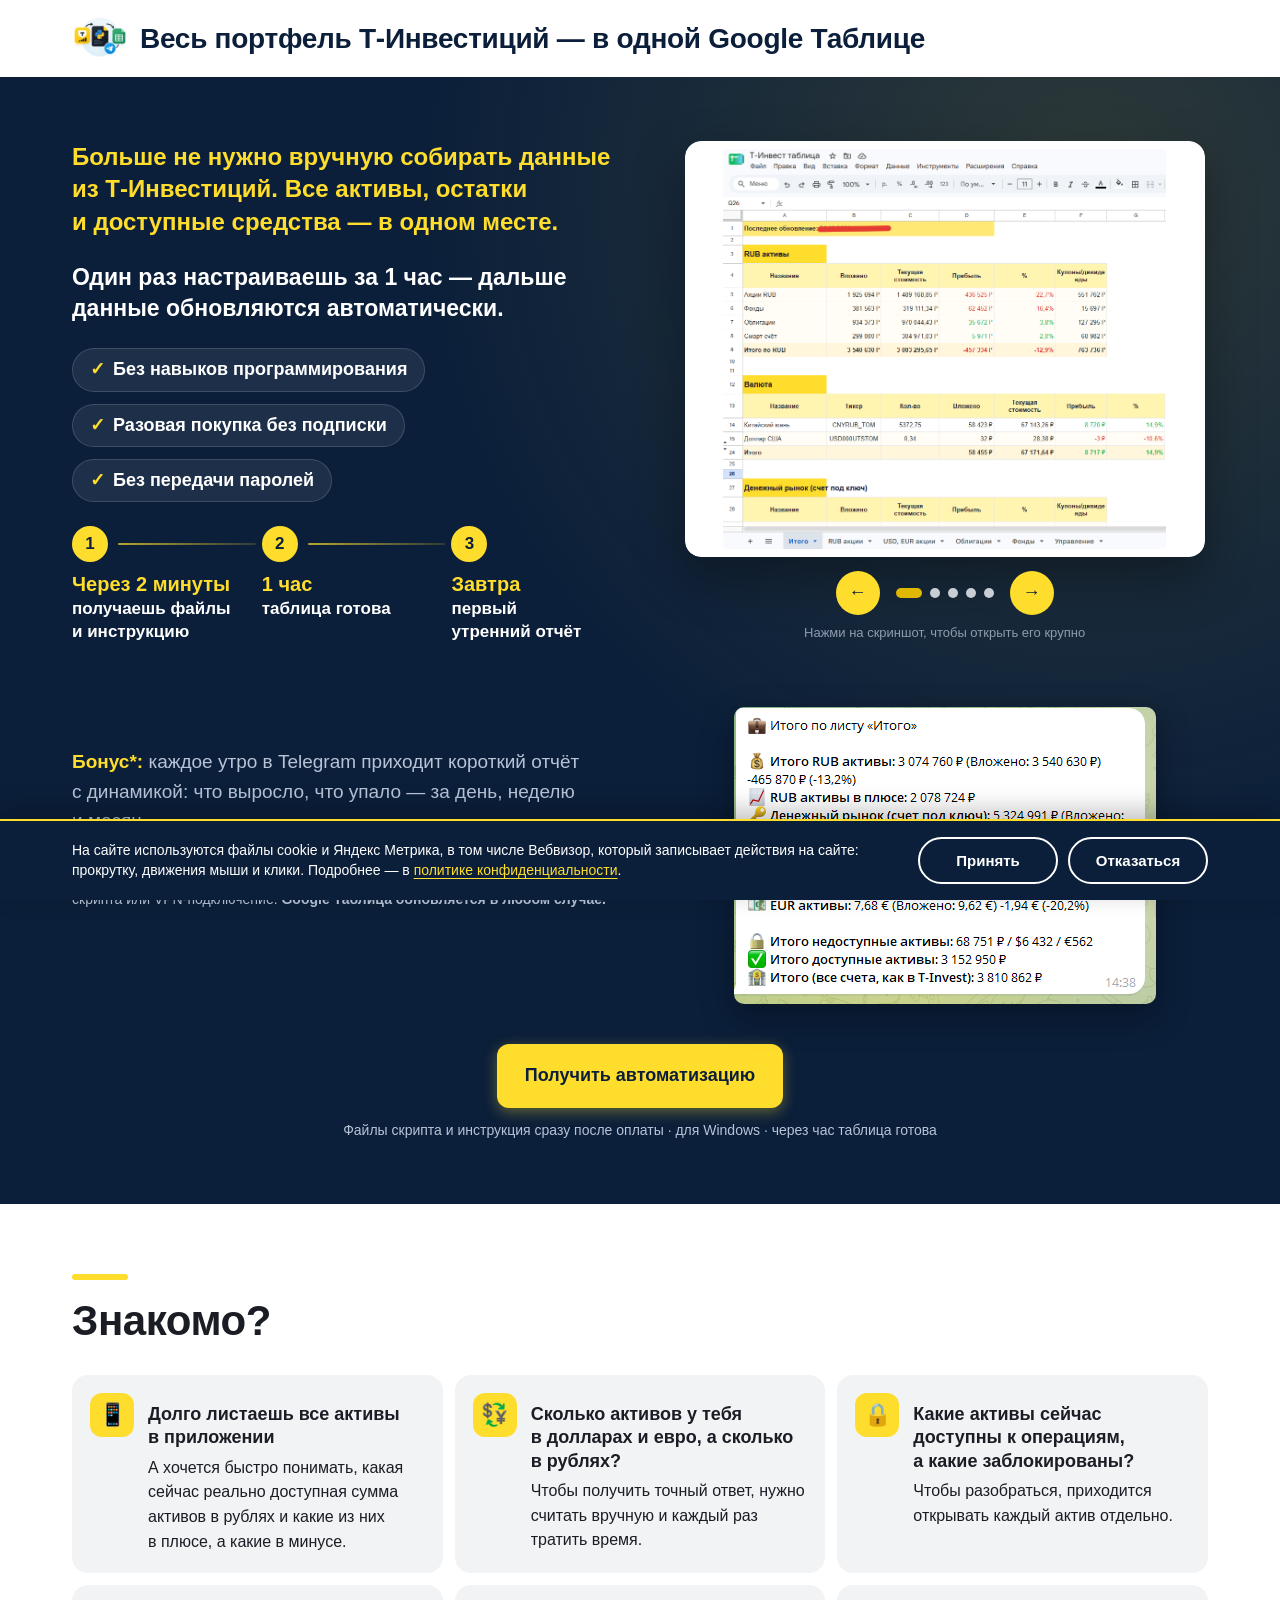
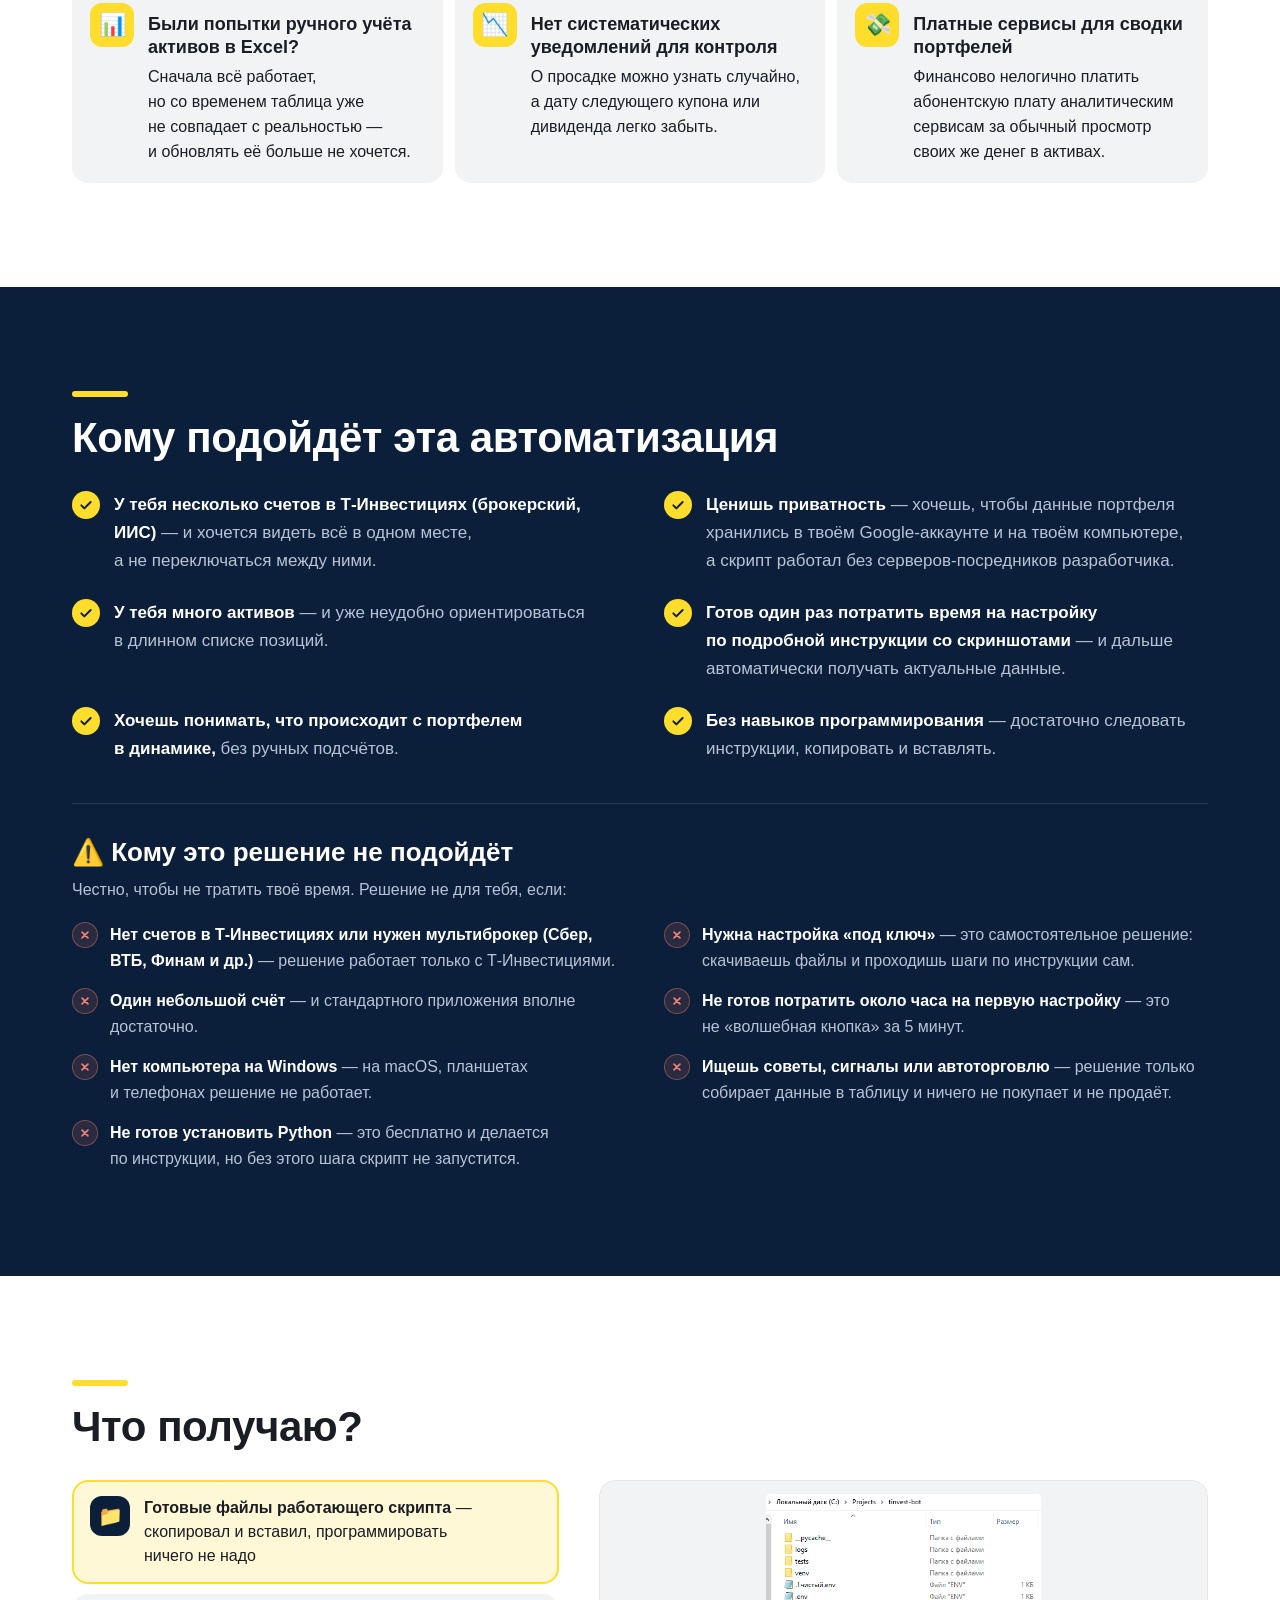
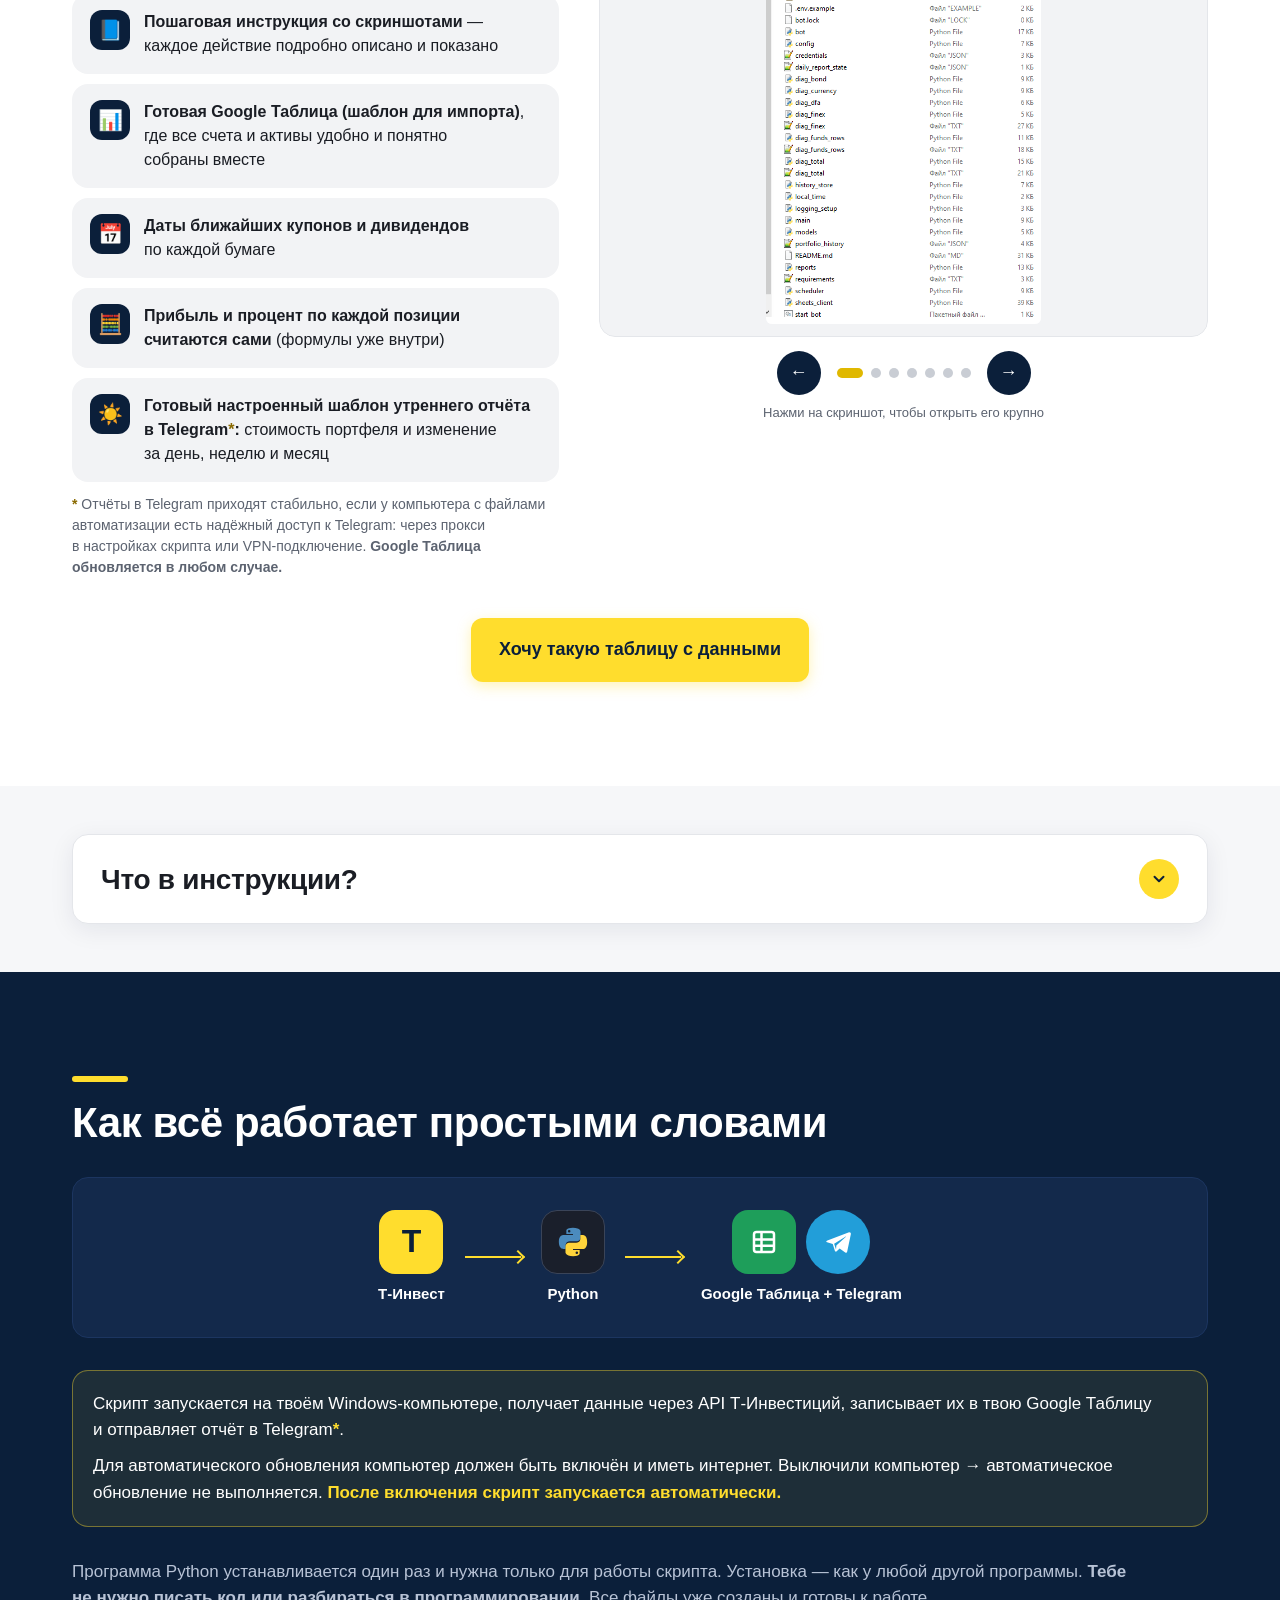
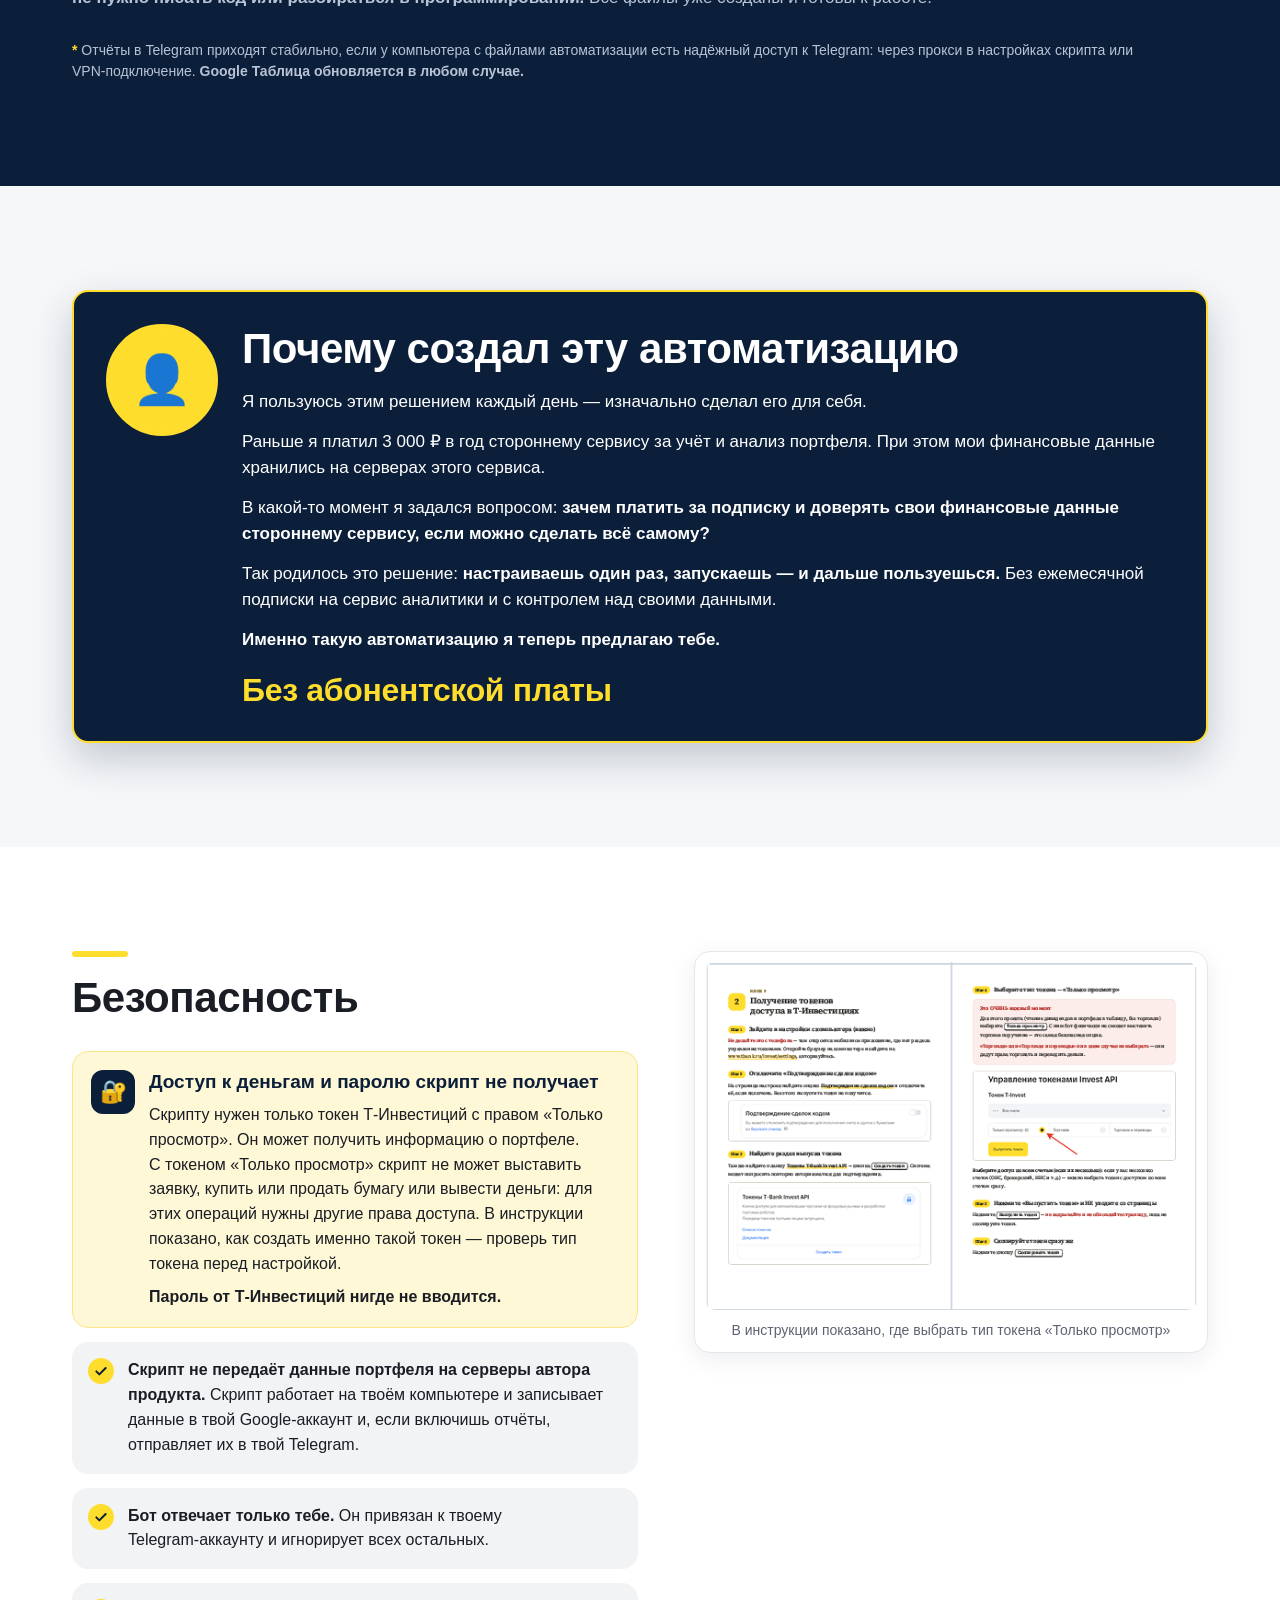
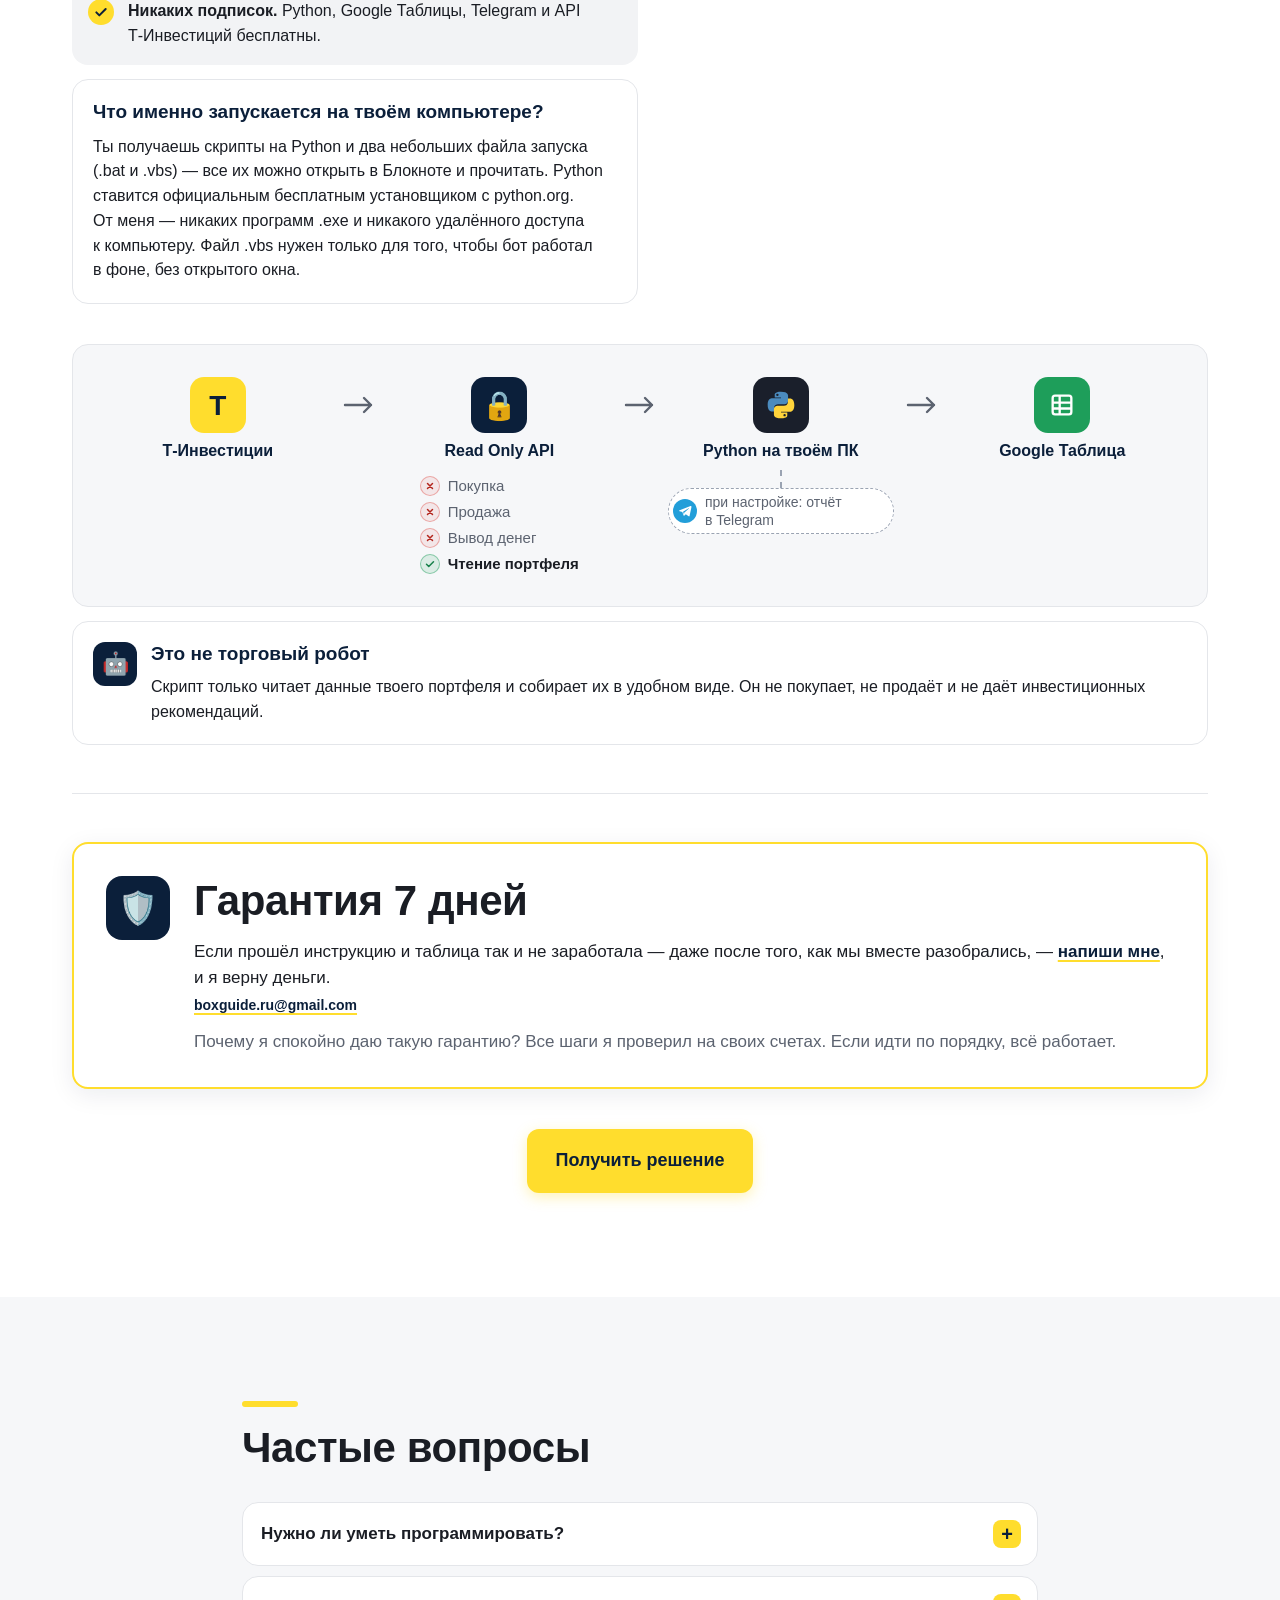
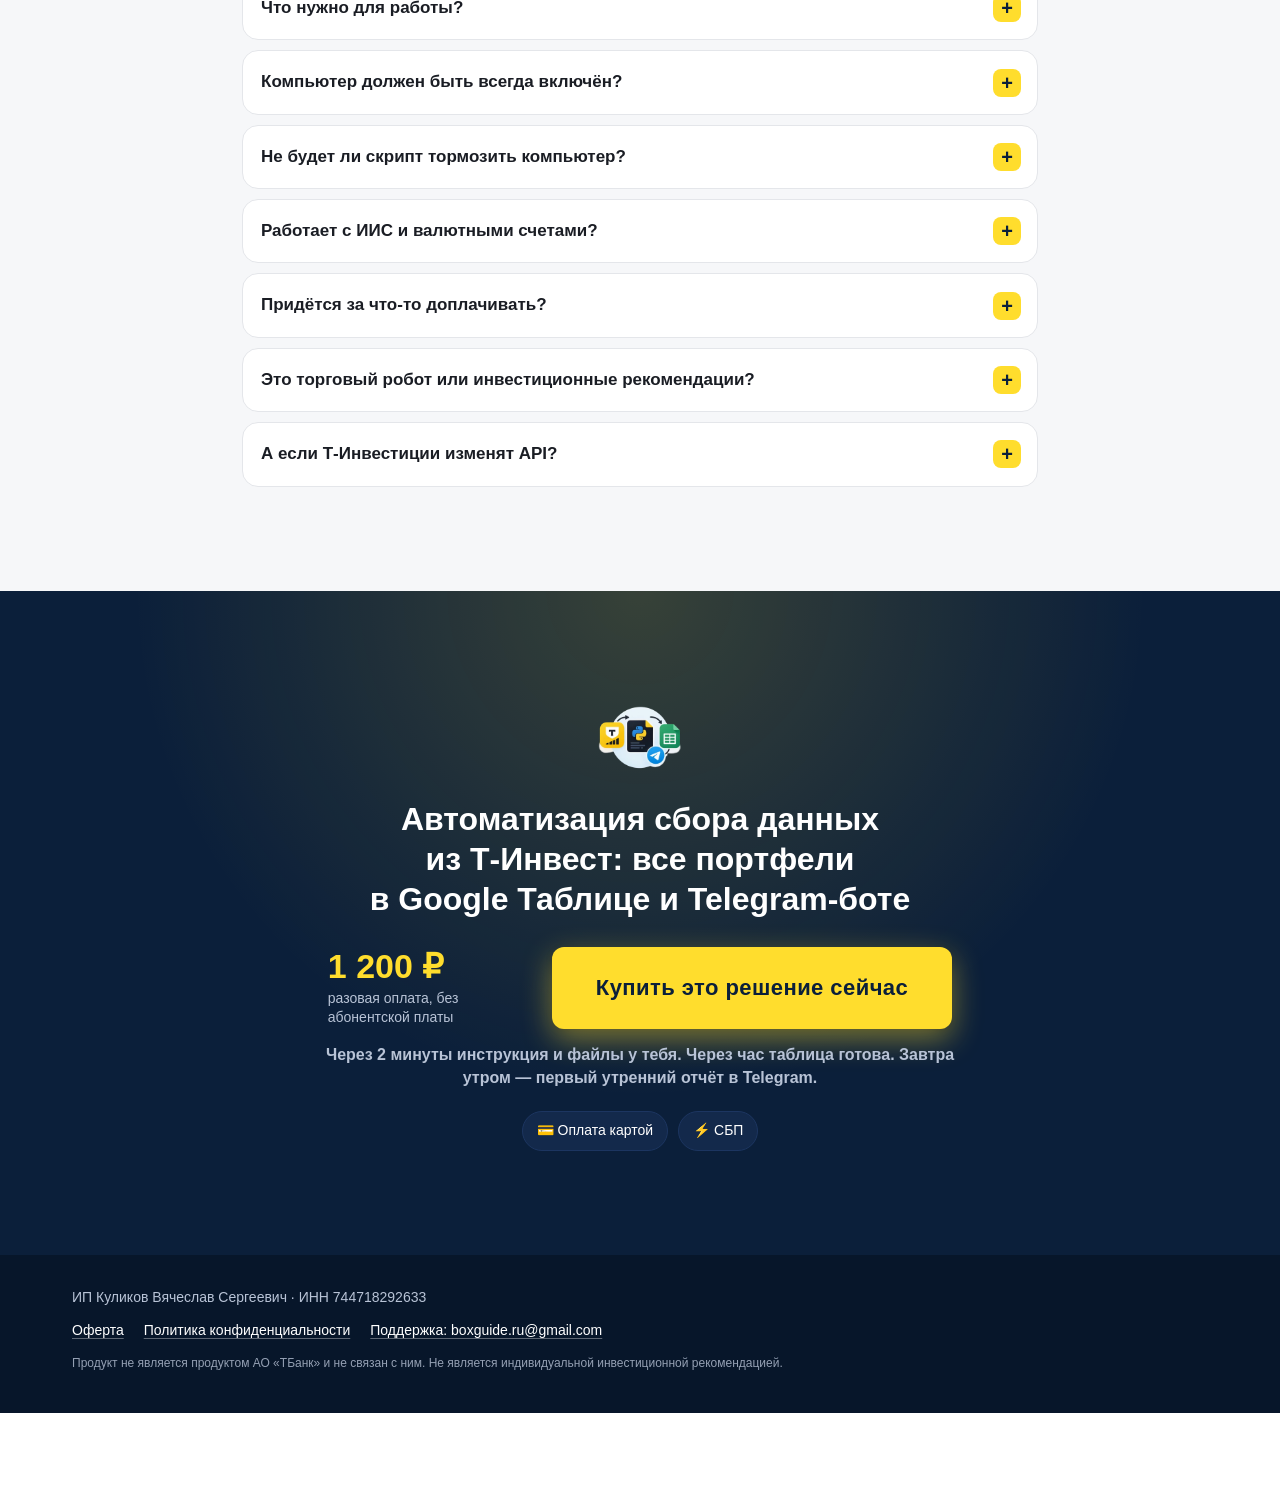
==== commit 99fa0b1c: "Блок 1: новые тексты заголовка, обещания и шагов - жёлтый заголовок: «Больше не нужно вручную собира" ====
--- a/index.html
+++ b/index.html
@@ -44,17 +44,17 @@
     <section class="hero section--dark" id="hero">
       <div class="container hero__inner">
         <div class="hero__content">
-          <p class="hero__audience">Решение для тех, кто держит активы в&nbsp;Т&#8209;Инвестициях и&nbsp;устал вручную собирать общую картину портфеля&nbsp;— хочет в&nbsp;одном месте видеть и&nbsp;понимать, какие активы у&nbsp;него есть и&nbsp;что из&nbsp;них доступно.</p>
-          <p class="hero__promise">Настраиваешь за&nbsp;1&nbsp;час&nbsp;— и&nbsp;всё ежедневно обновляется на&nbsp;автомате.</p>
+          <p class="hero__audience">Больше не&nbsp;нужно вручную собирать данные из&nbsp;Т&#8209;Инвестиций. Все активы, остатки и&nbsp;доступные средства&nbsp;— в&nbsp;одном&nbsp;месте.</p>
+          <p class="hero__promise">Один раз настраиваешь за&nbsp;1&nbsp;час&nbsp;— дальше данные обновляются&nbsp;автоматически.</p>
           <ul class="hero-tags">
             <li class="hero-tag">Без навыков программирования</li>
             <li class="hero-tag">Разовая покупка без&nbsp;подписки</li>
             <li class="hero-tag">Без передачи паролей</li>
           </ul>
           <ol class="hero-steps">
-            <li class="hero-step"><span class="hero-step__num" aria-hidden="true">1</span><span class="hero-step__body"><span class="hero-step__time">Через&nbsp;2&nbsp;минуты</span> <span class="hero-step__text">инструкция и&nbsp;файлы у&nbsp;тебя</span></span></li>
-            <li class="hero-step"><span class="hero-step__num" aria-hidden="true">2</span><span class="hero-step__body"><span class="hero-step__time">Через&nbsp;час</span> <span class="hero-step__text">таблица готова</span></span></li>
-            <li class="hero-step"><span class="hero-step__num" aria-hidden="true">3</span><span class="hero-step__body"><span class="hero-step__time">Завтра&nbsp;утром</span> <span class="hero-step__text">первый утренний отчёт в&nbsp;Telegram</span></span></li>
+            <li class="hero-step"><span class="hero-step__num" aria-hidden="true">1</span><span class="hero-step__body"><span class="hero-step__time">Через&nbsp;2&nbsp;минуты</span> <span class="hero-step__text">получаешь файлы и&nbsp;инструкцию</span></span></li>
+            <li class="hero-step"><span class="hero-step__num" aria-hidden="true">2</span><span class="hero-step__body"><span class="hero-step__time">1&nbsp;час</span> <span class="hero-step__text">таблица готова</span></span></li>
+            <li class="hero-step"><span class="hero-step__num" aria-hidden="true">3</span><span class="hero-step__body"><span class="hero-step__time">Завтра</span> <span class="hero-step__text">первый утренний&nbsp;отчёт</span></span></li>
           </ol>
           <!-- Цена и кнопка покупки в hero временно скрыты. Чтобы вернуть — раскомментировать:
           <div class="hero__cta">
@@ -106,7 +106,7 @@
       </div>
       <!-- Кнопка покупки после первого экрана. Ссылка на оплату задаётся в script.js (PAYMENT_URL) -->
       <div class="container buy-strip">
-        <a class="btn btn--primary btn--lg" href="#cta" data-pay>Получить автоматизацию</a>
+        <a class="btn btn--primary btn--lg" href="#cta" data-pay="hero">Получить автоматизацию</a>
         <p class="buy-strip__note">Файлы скрипта и&nbsp;инструкция сразу после оплаты <span class="nowrap">· для Windows</span> <span class="nowrap">· через час таблица готова</span></p>
       </div>
     </section>
@@ -221,7 +221,7 @@
         </div>
         <!-- Кнопка покупки после «Что получаю?» -->
         <div class="buy-strip">
-          <a class="btn btn--primary btn--lg" href="#cta" data-pay>Хочу такую таблицу с&nbsp;данными</a>
+          <a class="btn btn--primary btn--lg" href="#cta" data-pay="what_you_get">Хочу такую таблицу с&nbsp;данными</a>
         </div>
       </div>
     </section>
@@ -294,8 +294,9 @@
       </div>
     </section>
 
-    <!-- 4.2 Как запустить автоматизацию? — СКРЫТО (заголовок, шаги 1–6 и карусель).
-         Скрыто, вернуть: удалить эти четыре строки пометки (до <section …>) и строку «конец скрытой секции 4.2» в конце,
+    <!-- 4.3 Как запустить автоматизацию? — СКРЫТО (заголовок, шаги 1–6 и карусель).
+         Пока секция скрыта, она стоит в разметке перед 4.2 — на этом месте она была до скрытия.
+         Скрыто, вернуть: удалить эти пять строк пометки (до <section …>) и строку «конец скрытой секции 4.3» в конце,
          а внутренние комментарии <!~~ … ~~> заменить обратно на HTML-комментарии.
          Пока секция в комментарии, её картинки не загружаются, а JS карусели её не видит.
     <section class="section" id="automation">
@@ -351,11 +352,11 @@
         </div>
       </div>
     </section>
-    конец скрытой секции 4.2 -->
-
-    <!-- 4.2 · продолжение — «Как всё работает простыми словами» (бывший аккордеон «Техническая логика работы»): всегда видимый
-         блок с подзаголовком — цепочка Т-Инвест → Python → Google Таблица + Telegram, плашка, абзац про Python и сноска.
-         Секция 4.2 скрыта, поэтому блок идёт сразу после аккордеона 4.1 «Что в инструкции?» -->
+    конец скрытой секции 4.3 -->
+
+    <!-- 4.2 Как всё работает простыми словами (бывший аккордеон «Техническая логика работы»): всегда видимый блок
+         с подзаголовком — цепочка Т-Инвест → Python → Google Таблица + Telegram, плашка, абзац про Python и сноска.
+         Идёт сразу после аккордеона 4.1 «Что в инструкции?» -->
     <section class="section section--dark" id="how">
       <div class="container">
         <div class="section__head reveal">
@@ -515,7 +516,7 @@
         </div>
         <!-- Кнопка покупки после безопасности и гарантии -->
         <div class="buy-strip">
-          <a class="btn btn--primary btn--lg" href="#cta" data-pay>Получить решение</a>
+          <a class="btn btn--primary btn--lg" href="#cta" data-pay="guarantee">Получить решение</a>
         </div>
       </div>
     </section>
@@ -525,7 +526,7 @@
       <div class="container narrow">
         <div class="section__head reveal">
           <span class="bar" aria-hidden="true"></span>
-          <h2 class="section__title">Частые вопросы</h2> <!-- TODO: текст (заголовок в ТЗ не задан) -->
+          <h2 class="section__title">Частые вопросы</h2>
         </div>
         <div class="faq" data-faq>
           <div class="faq__item reveal">
@@ -568,11 +569,11 @@
     <section class="section section--dark cta" id="cta">
       <div class="container cta__inner reveal">
         <img class="cta__logo" src="images/logo.webp" alt="" width="96" height="96" loading="lazy">
-        <h2 class="cta__title">Автоматизация сбора данных из&nbsp;Т&#8209;Инвест: все&nbsp;портфели в&nbsp;Google&nbsp;Таблице и&nbsp;Telegram&#8209;боте</h2> <!-- TODO: текст (заголовок блока в ТЗ не задан) -->
+        <h2 class="cta__title">Автоматизация сбора данных из&nbsp;Т&#8209;Инвест: все&nbsp;портфели в&nbsp;Google&nbsp;Таблице и&nbsp;Telegram&#8209;боте</h2>
         <!-- Ссылка на оплату задаётся в script.js (PAYMENT_URL) -->
         <div class="buy buy--center">
           <p class="price"><span class="price__value">1&nbsp;200&nbsp;₽</span><span class="price__note">разовая оплата, без абонентской платы</span></p>
-          <a class="btn btn--primary btn--xl" href="#cta" data-pay>Купить это решение сейчас</a>
+          <a class="btn btn--primary btn--xl" href="#cta" data-pay="final">Купить это решение сейчас</a>
         </div>
         <p class="cta-note cta-note--light cta-note--strong">Через 2&nbsp;минуты инструкция и&nbsp;файлы у&nbsp;тебя. Через час таблица готова. Завтра утром&nbsp;— первый утренний отчёт в&nbsp;Telegram.</p>
         <ul class="pay-methods" aria-label="Способы оплаты">
--- a/styles.css
+++ b/styles.css
@@ -547,7 +547,7 @@
 .nofit-item strong { color: var(--on-dark); font-weight: 700; }
 
 /* =========================================================
-   4.2 Как запустить автоматизацию? — шаги 1–6 (кнопки) + общая карусель
+   4.3 Как запустить автоматизацию? — шаги 1–6 (кнопки) + общая карусель
    Секция сейчас скрыта (закомментирована в index.html), стили оставлены, чтобы её можно было вернуть
    ========================================================= */
 .auto-steps { list-style: none; margin: 0; padding: 0; display: grid; gap: 10px; }
@@ -638,7 +638,7 @@
 }
 
 /* =========================================================
-   4.2 · продолжение — «Как всё работает простыми словами» (всегда видимый блок; бывший аккордеон «Техническая логика работы»)
+   4.2 «Как всё работает простыми словами» (всегда видимый блок; бывший аккордеон «Техническая логика работы»)
    ========================================================= */
 .flow {
   display: flex;
@@ -911,7 +911,7 @@
 }
 
 /* =========================================================
-   Блок 4 — Продукт · 4.1 Что получаю? и 4.2 Как работает автоматизация? (пункты «текст + скриншот»)
+   Блок 4 — Продукт · 4.1 Что получаю? и 4.3 Как запустить автоматизацию? (скрыта) — пункты «текст + скриншот»
    ========================================================= */
 /* 4.1: плашки + общая карусель скриншотов в рамке 4:3 */
 .gallery { display: grid; gap: 24px; }
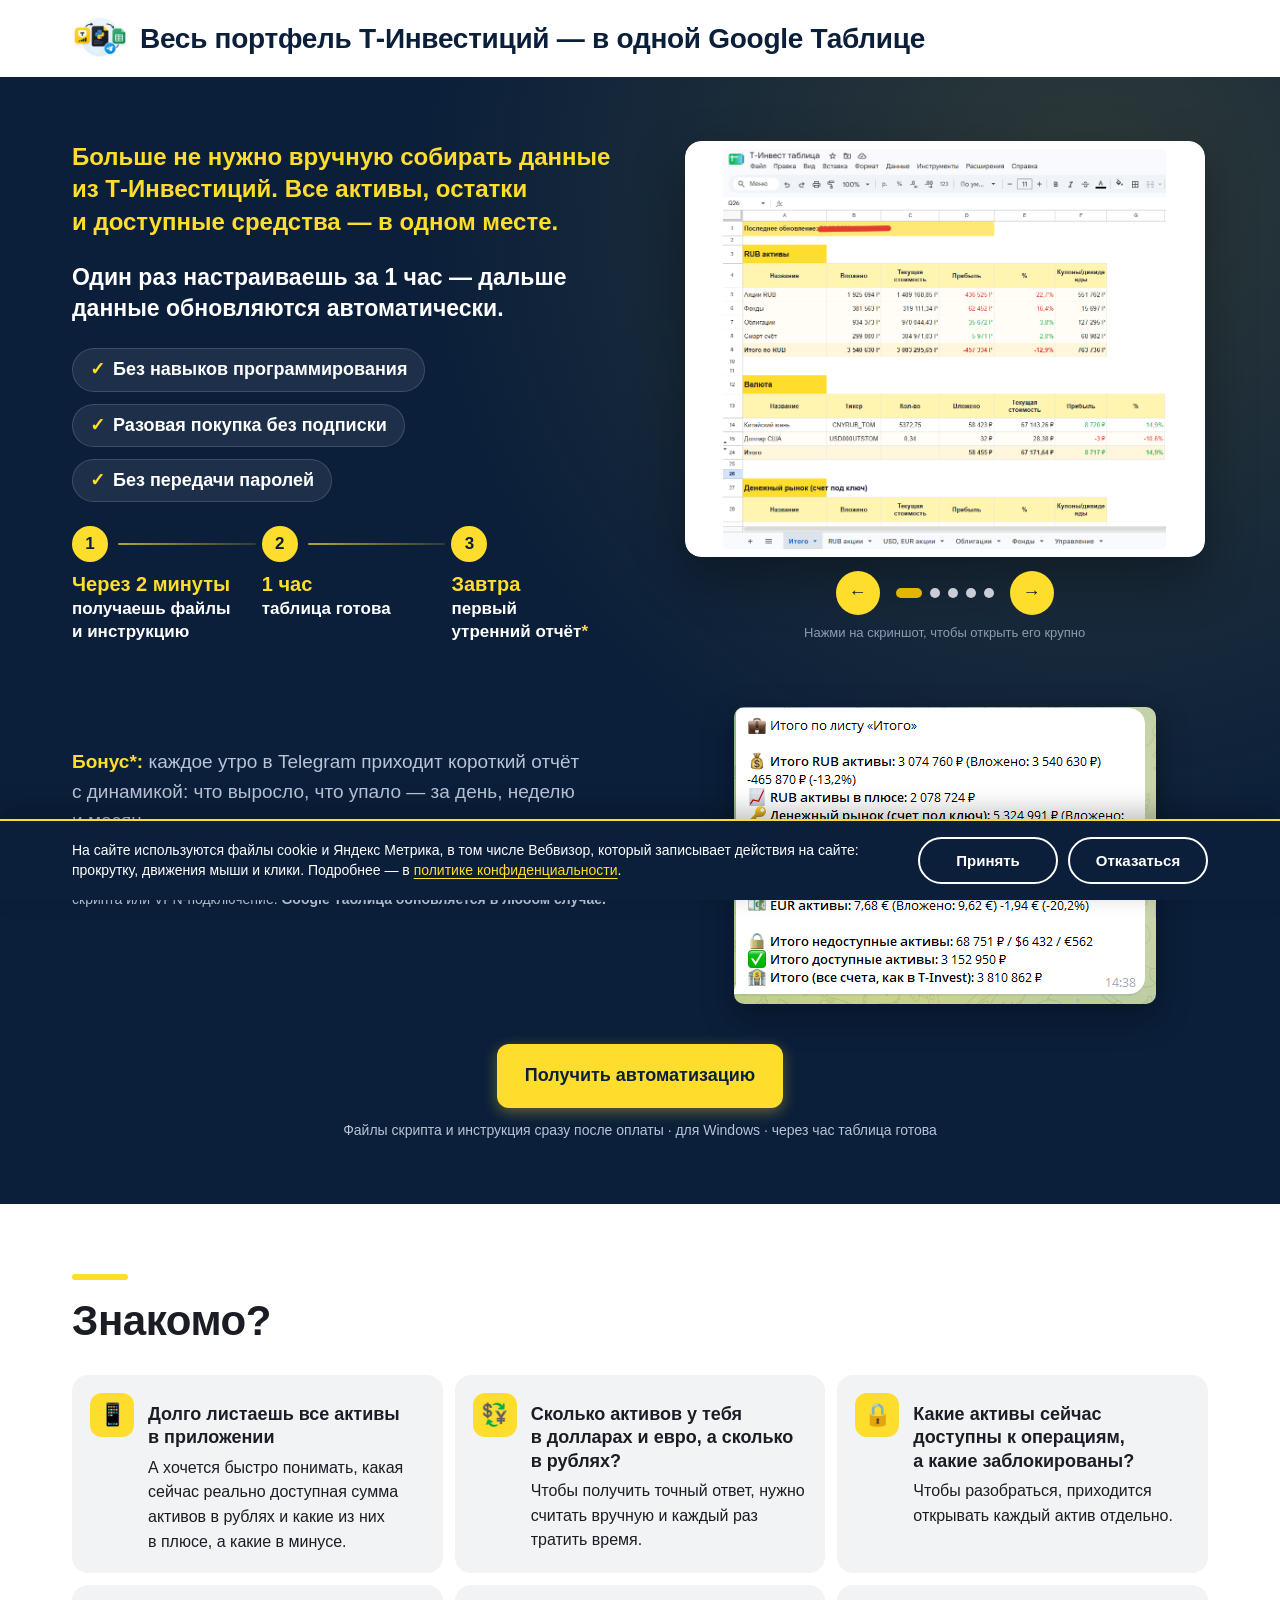
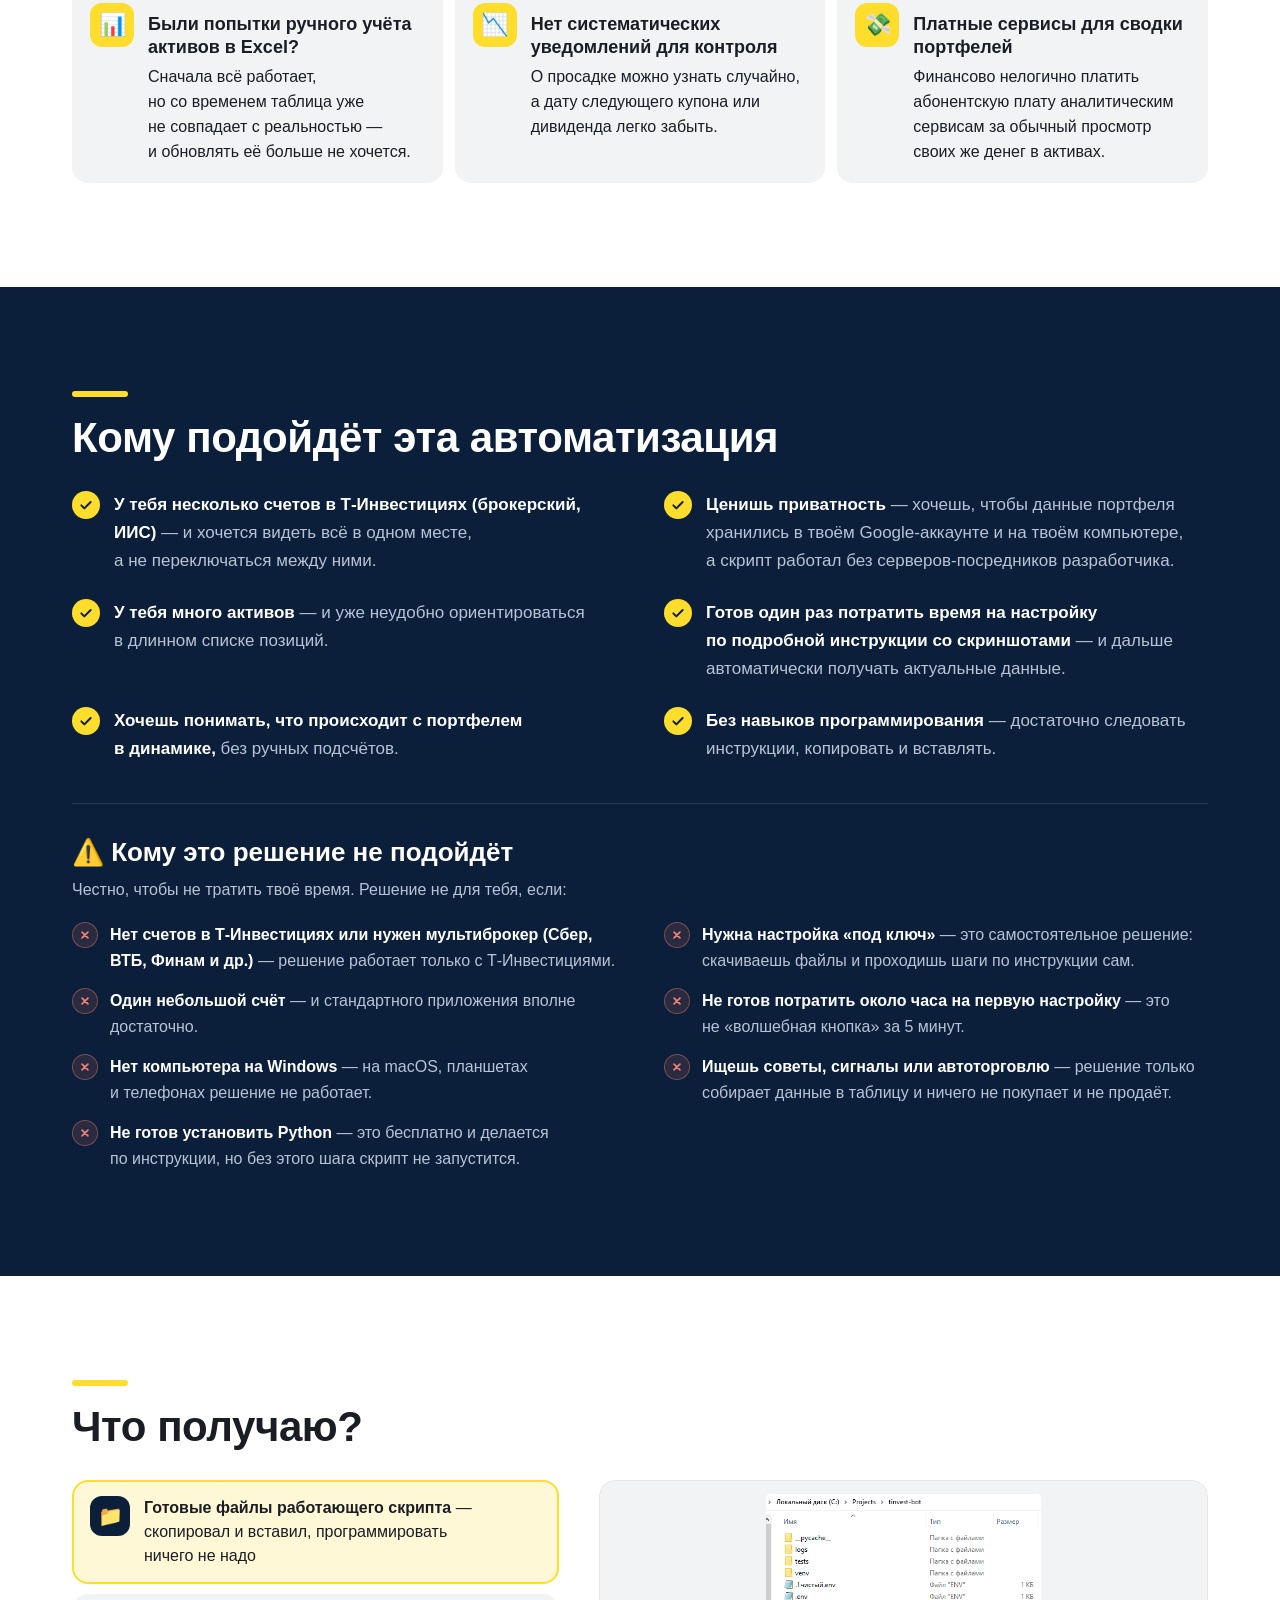
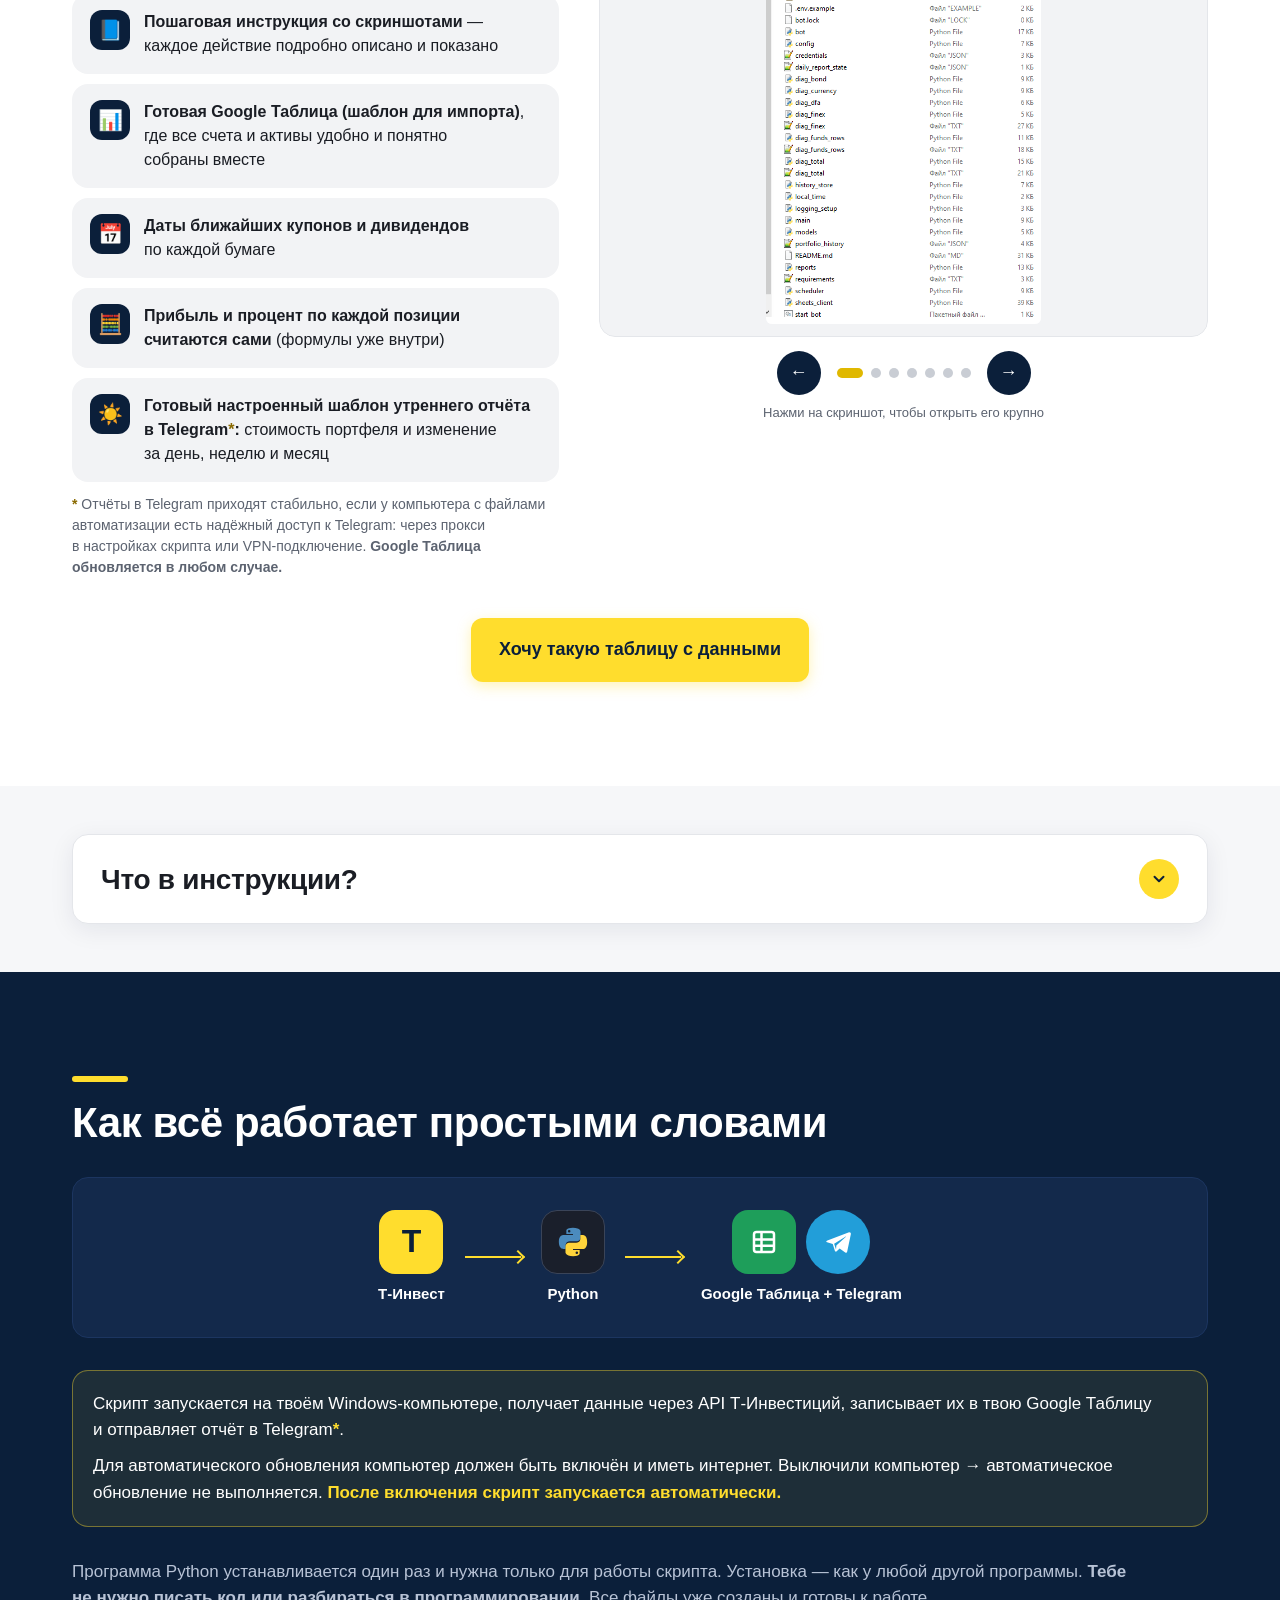
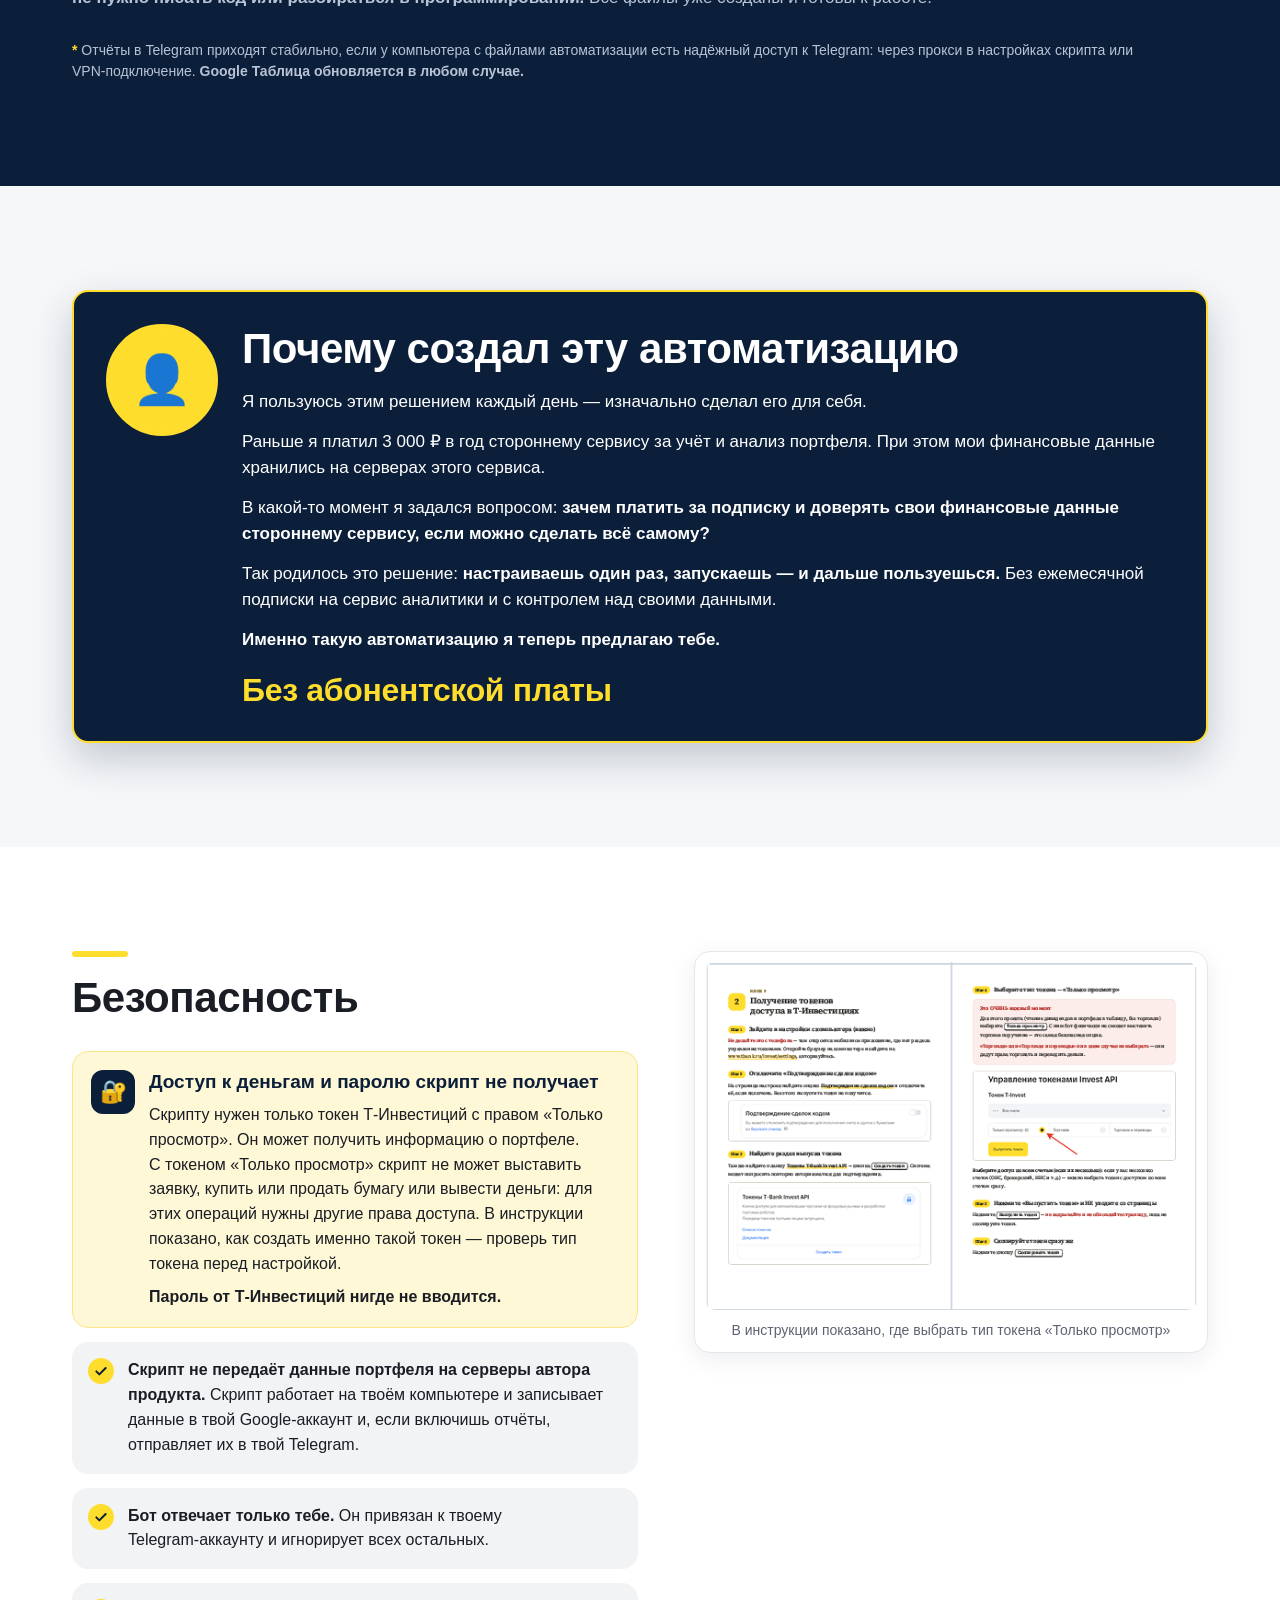
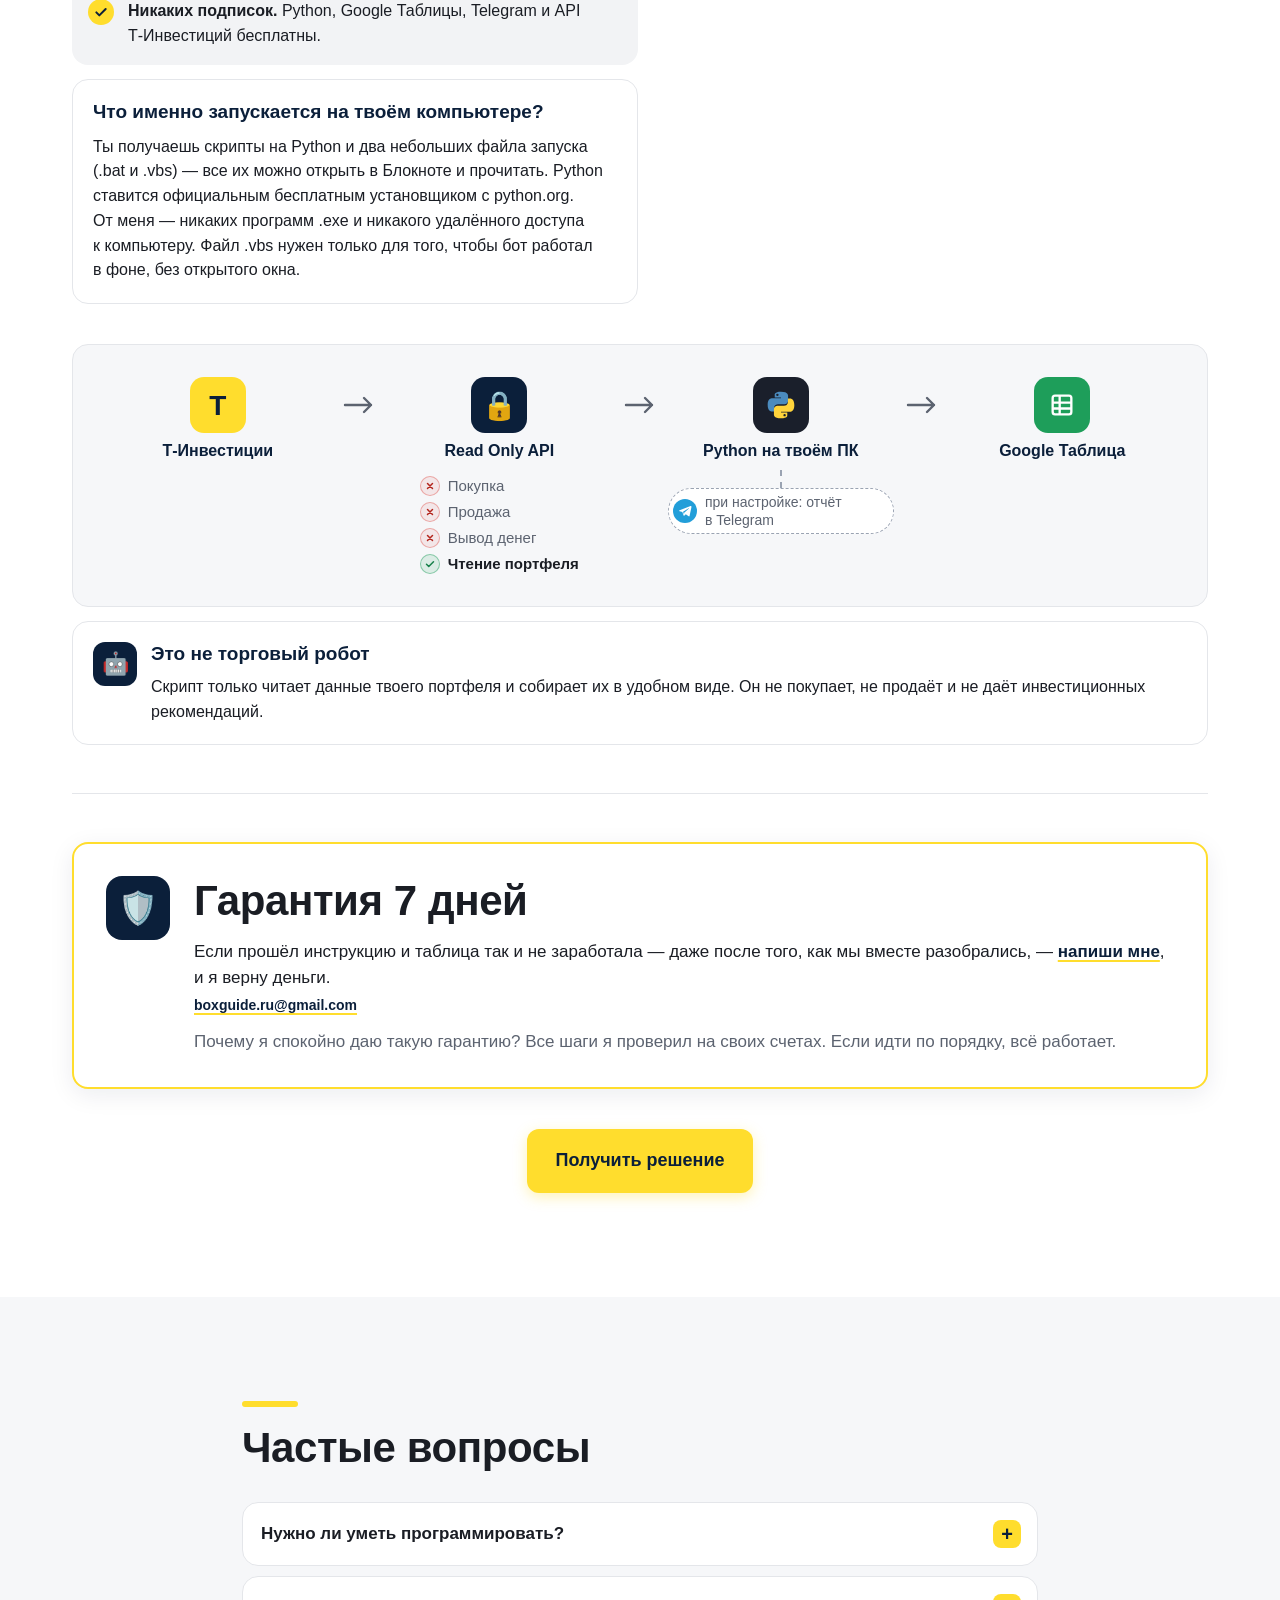
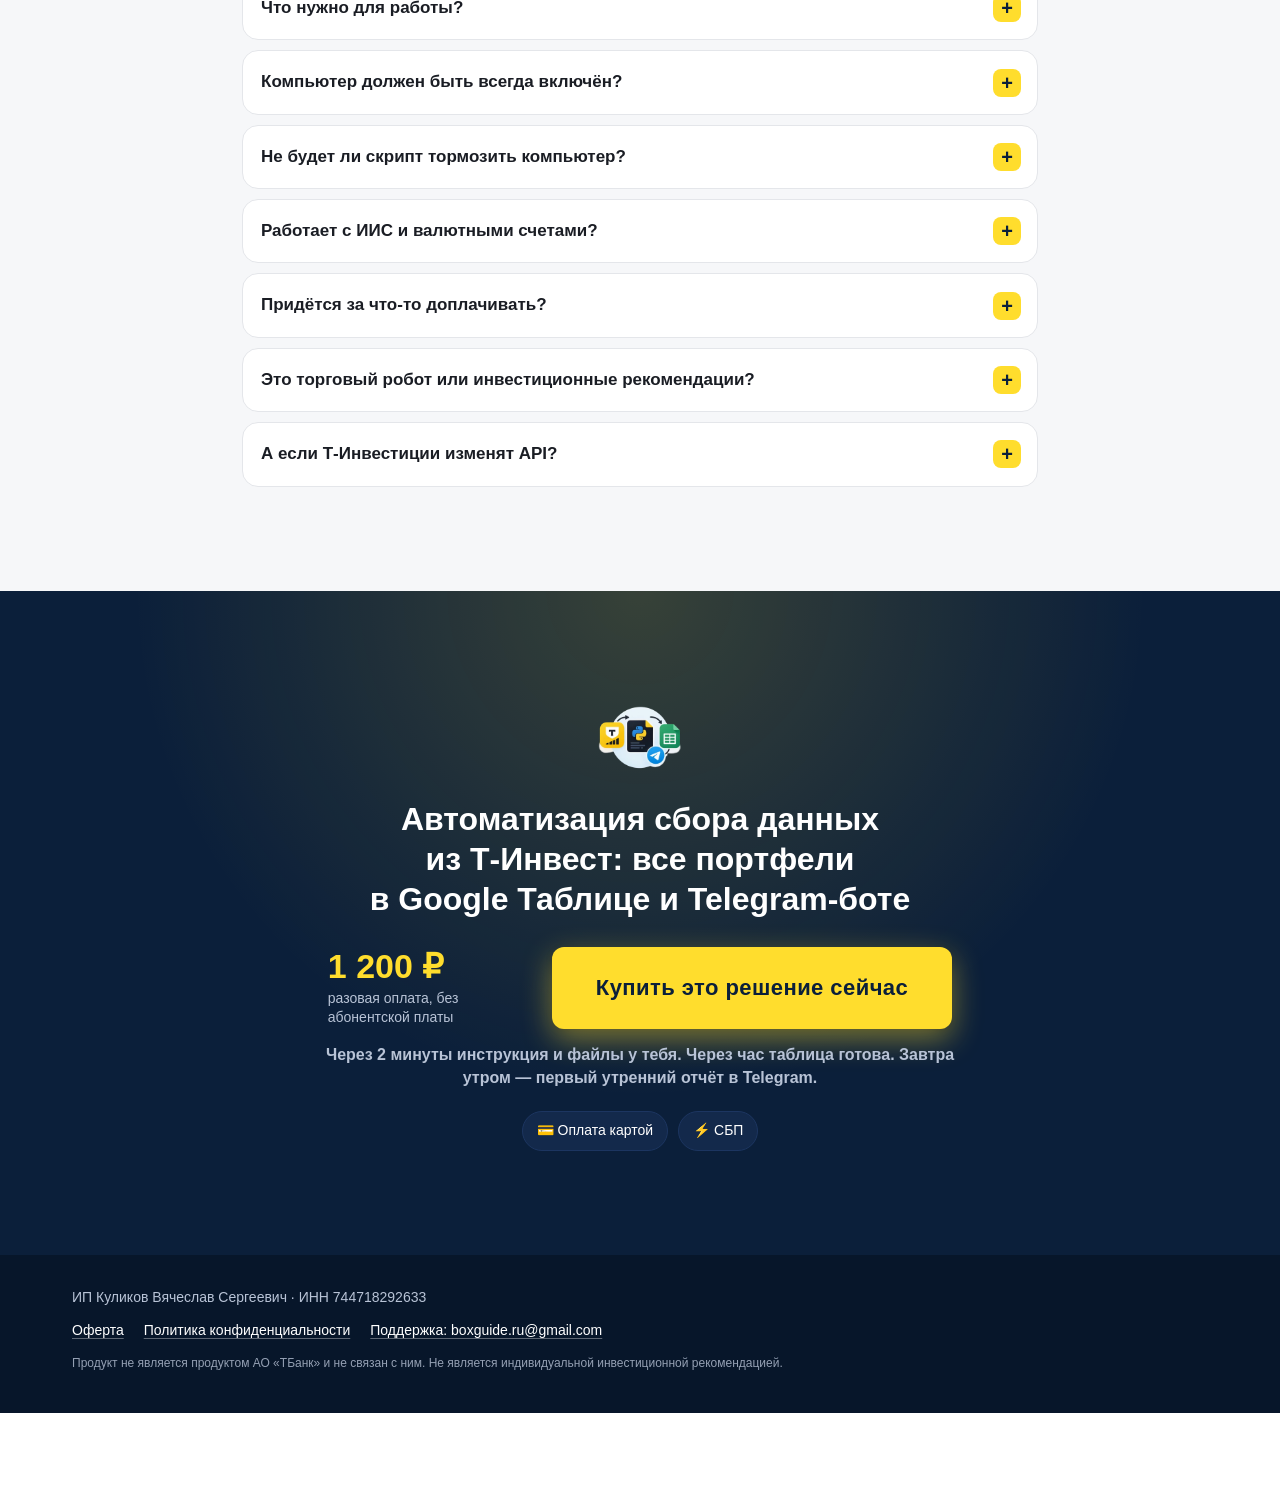
==== commit 7718ece6: "Блок 1: звёздочка-сноска в шаге 3 «первый утренний отчёт*» → #fn-bonus Co-Authored-By: Claude Opus 5" ====
--- a/index.html
+++ b/index.html
@@ -54,7 +54,7 @@
           <ol class="hero-steps">
             <li class="hero-step"><span class="hero-step__num" aria-hidden="true">1</span><span class="hero-step__body"><span class="hero-step__time">Через&nbsp;2&nbsp;минуты</span> <span class="hero-step__text">получаешь файлы и&nbsp;инструкцию</span></span></li>
             <li class="hero-step"><span class="hero-step__num" aria-hidden="true">2</span><span class="hero-step__body"><span class="hero-step__time">1&nbsp;час</span> <span class="hero-step__text">таблица готова</span></span></li>
-            <li class="hero-step"><span class="hero-step__num" aria-hidden="true">3</span><span class="hero-step__body"><span class="hero-step__time">Завтра</span> <span class="hero-step__text">первый утренний&nbsp;отчёт</span></span></li>
+            <li class="hero-step"><span class="hero-step__num" aria-hidden="true">3</span><span class="hero-step__body"><span class="hero-step__time">Завтра</span> <span class="hero-step__text">первый утренний&nbsp;отчёт<strong class="hero__accent"><a class="fn-ref" href="#fn-bonus" aria-label="Сноска">*</a></strong></span></span></li>
           </ol>
           <!-- Цена и кнопка покупки в hero временно скрыты. Чтобы вернуть — раскомментировать:
           <div class="hero__cta">
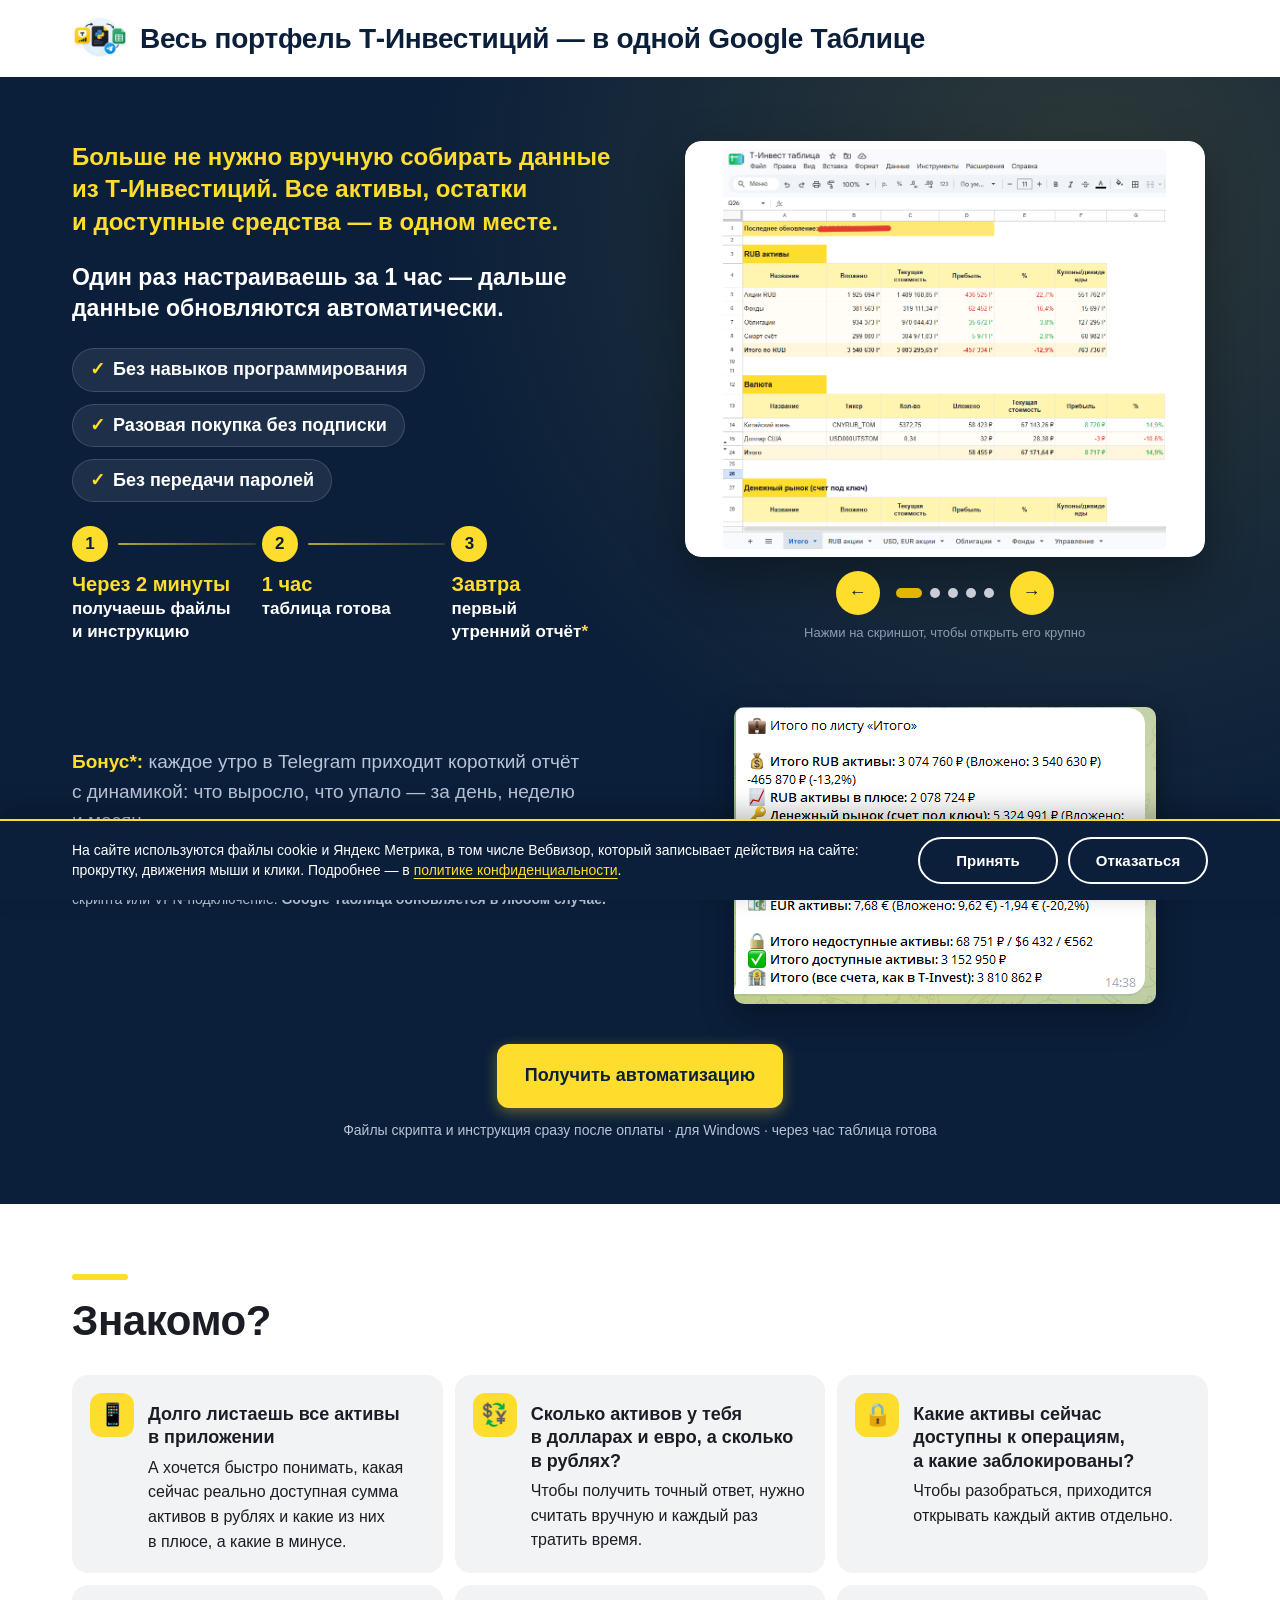
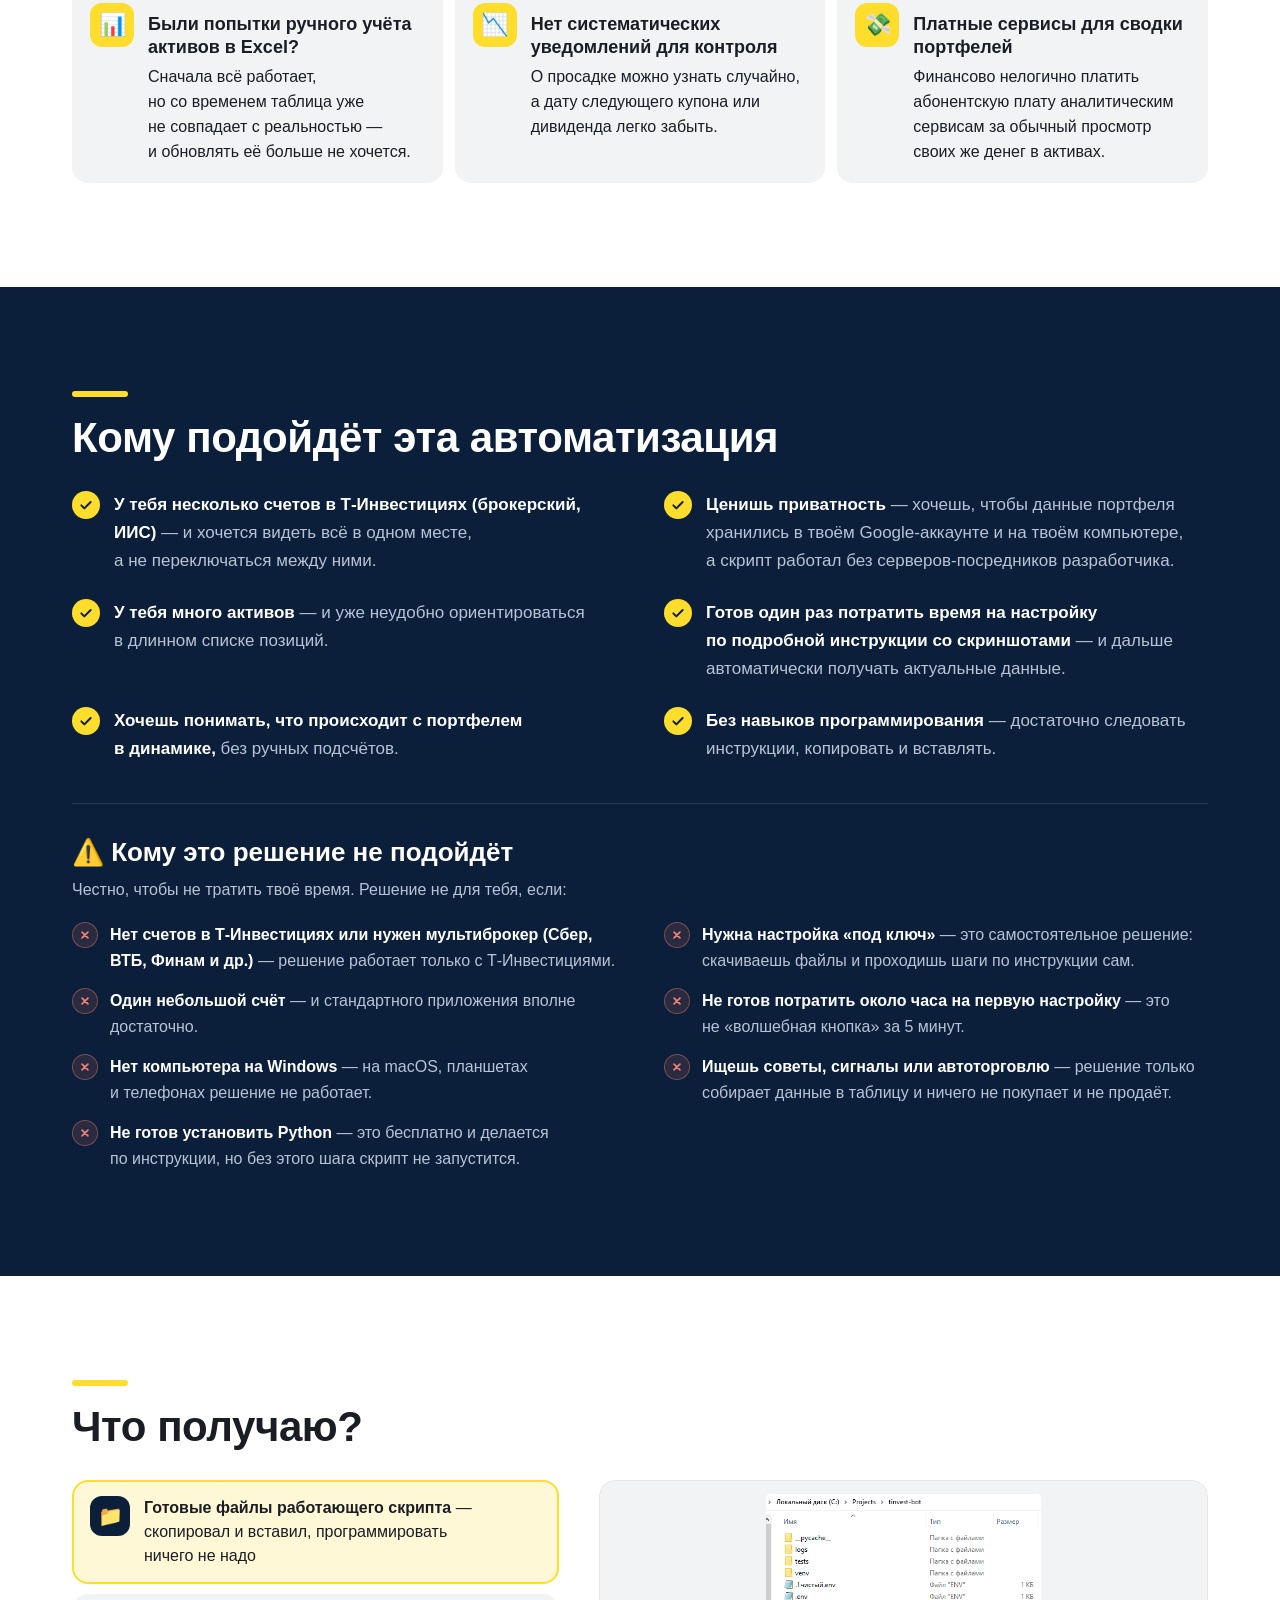
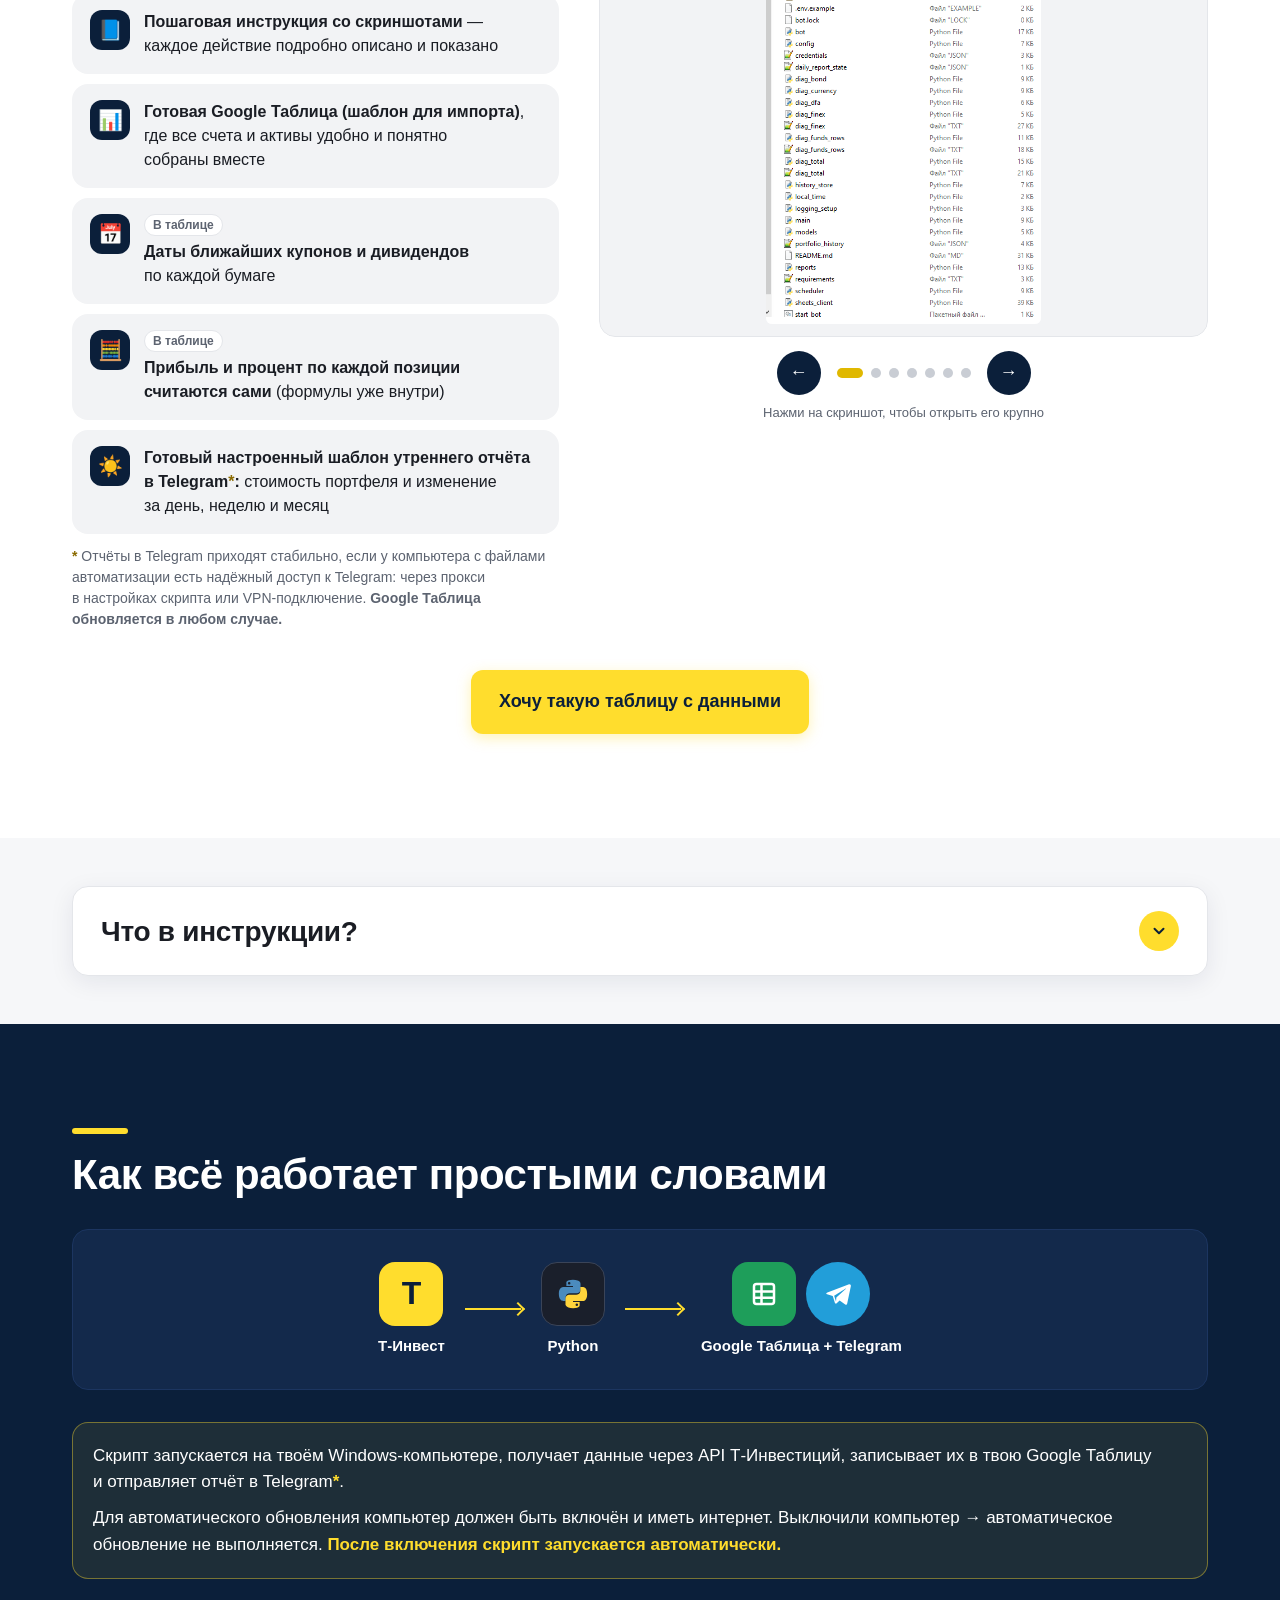
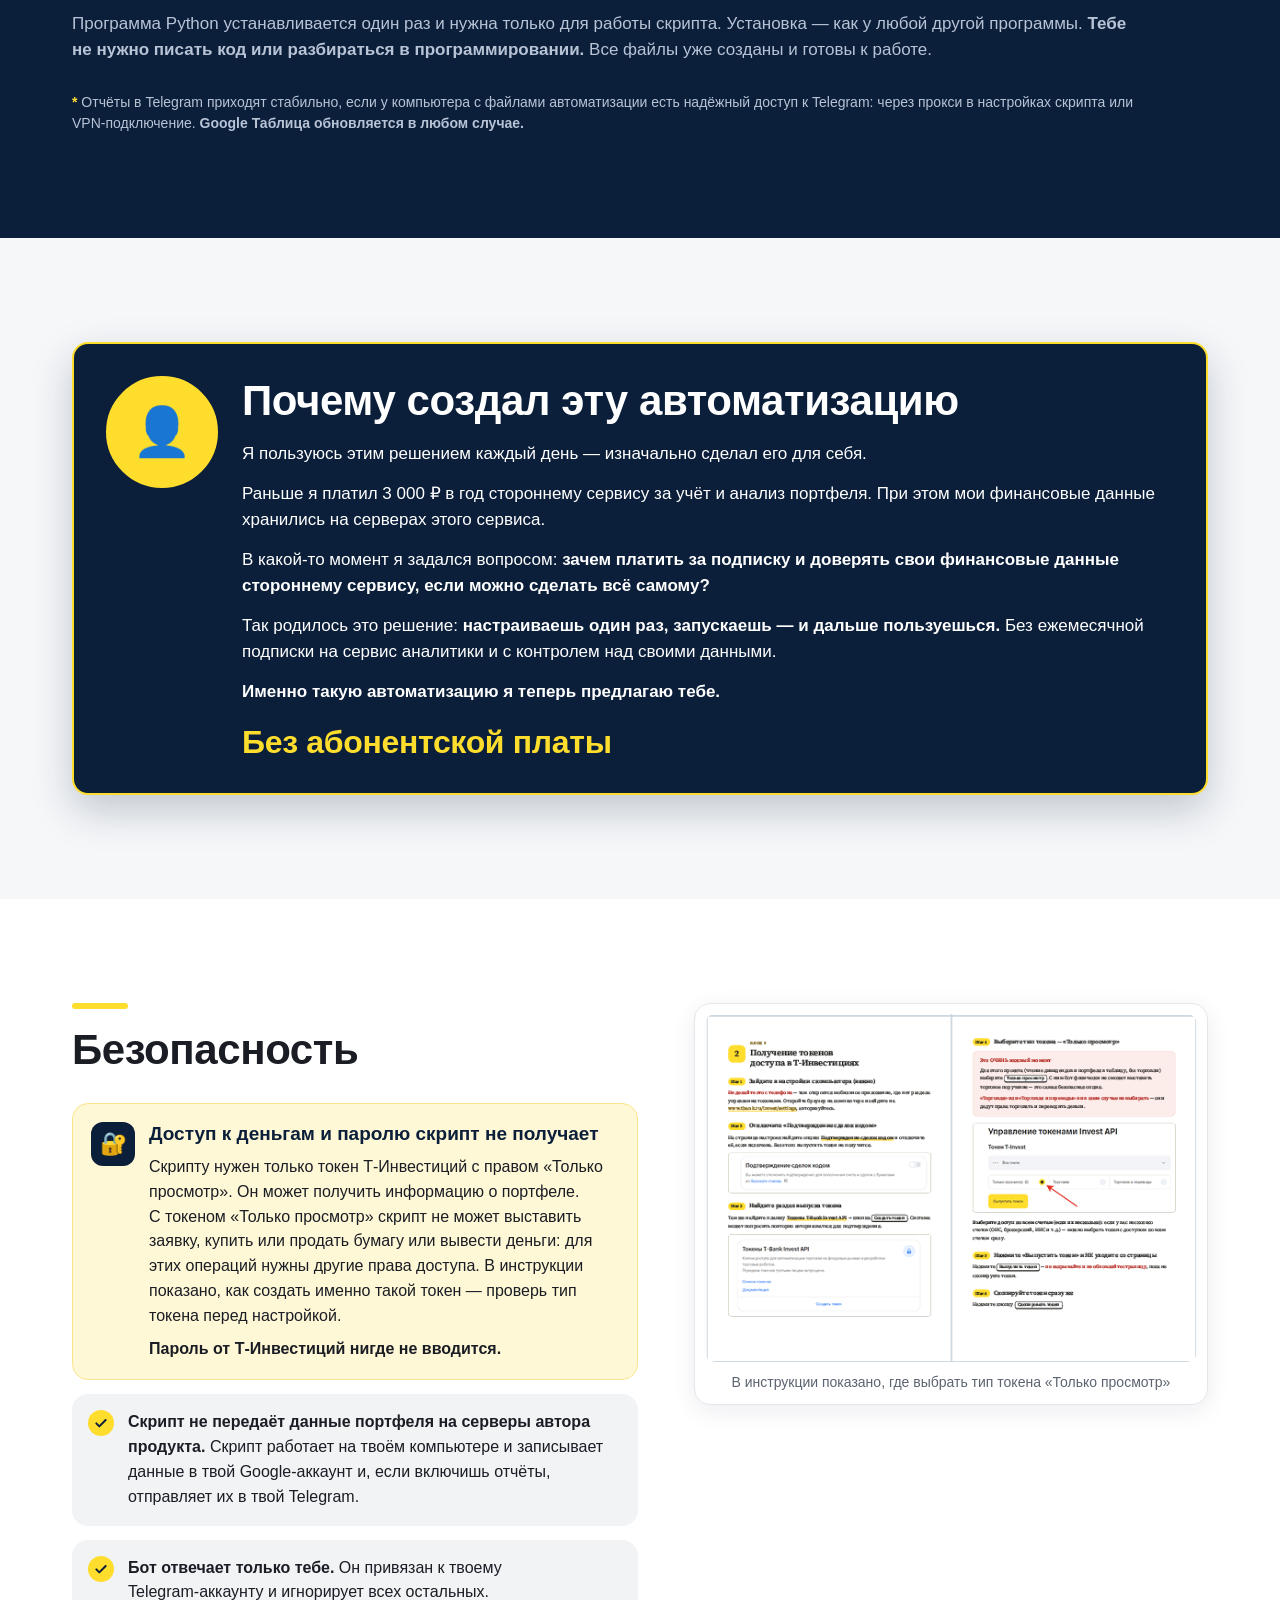
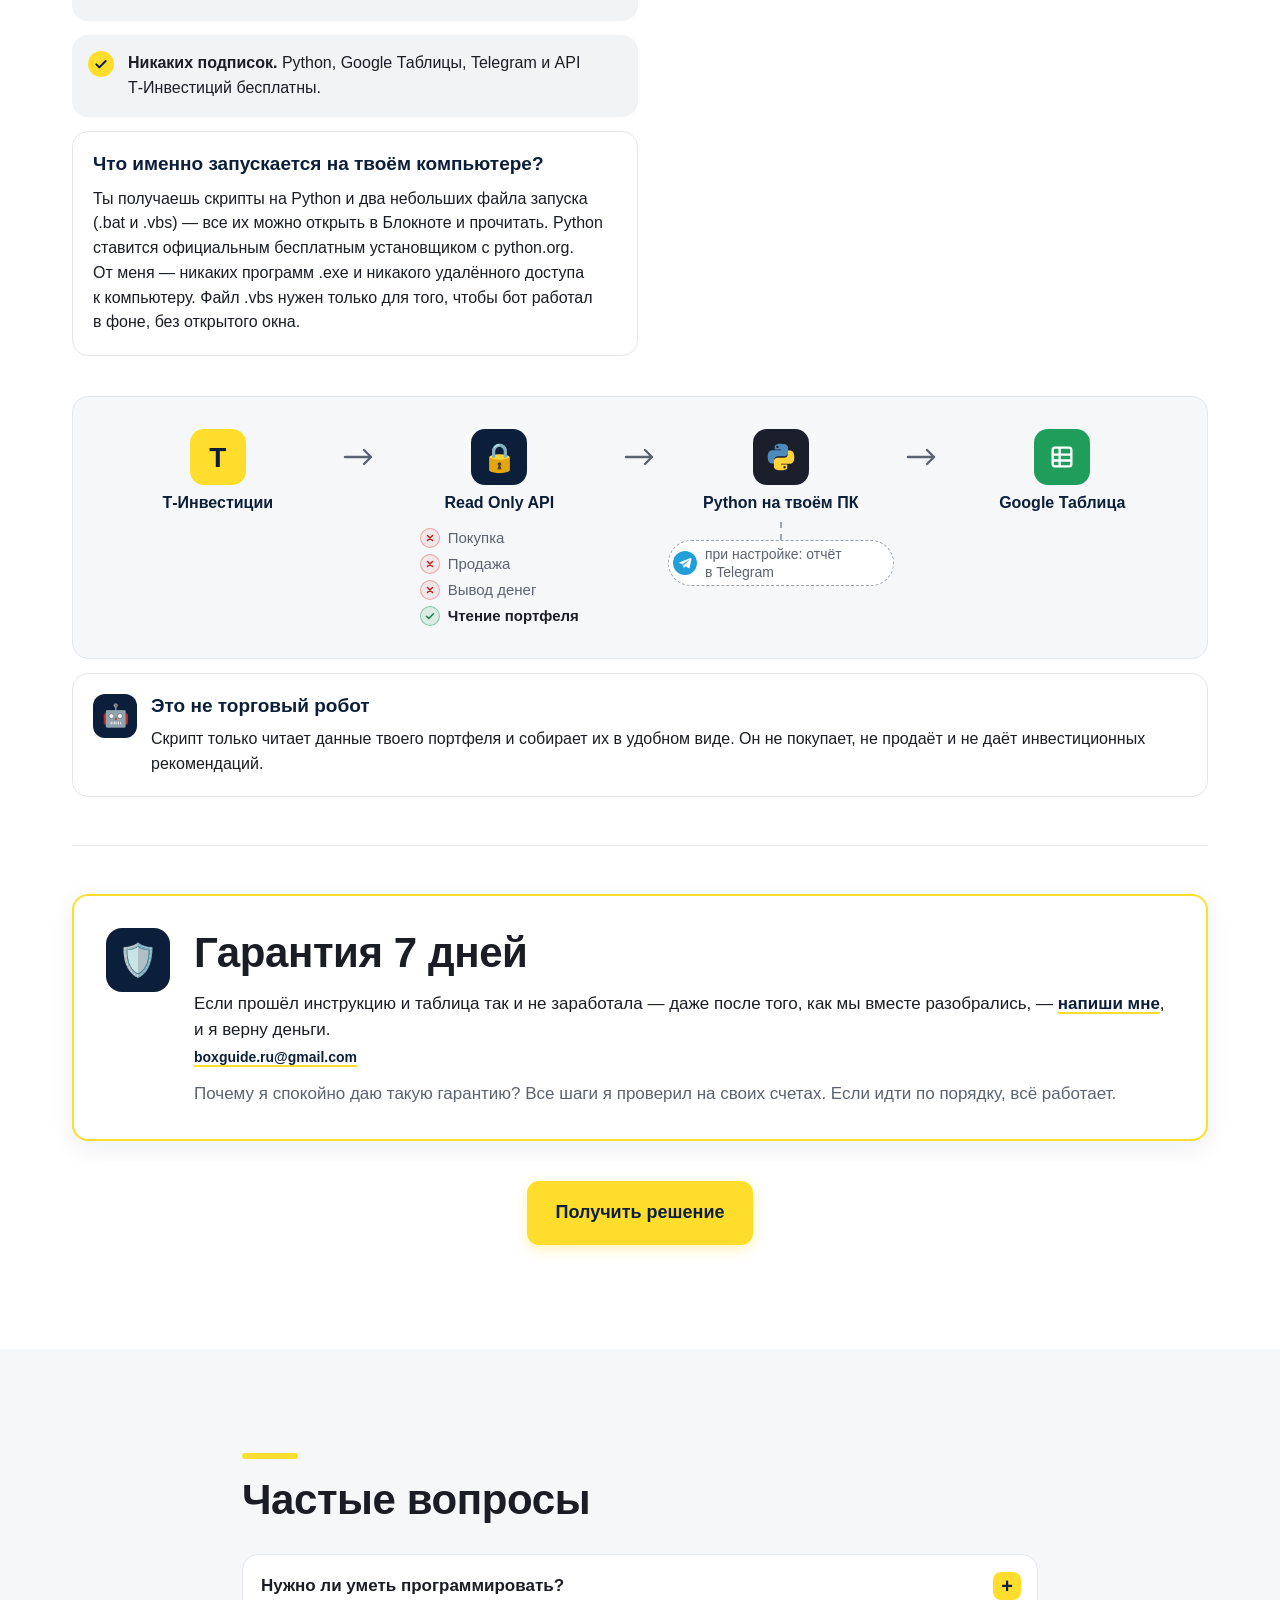
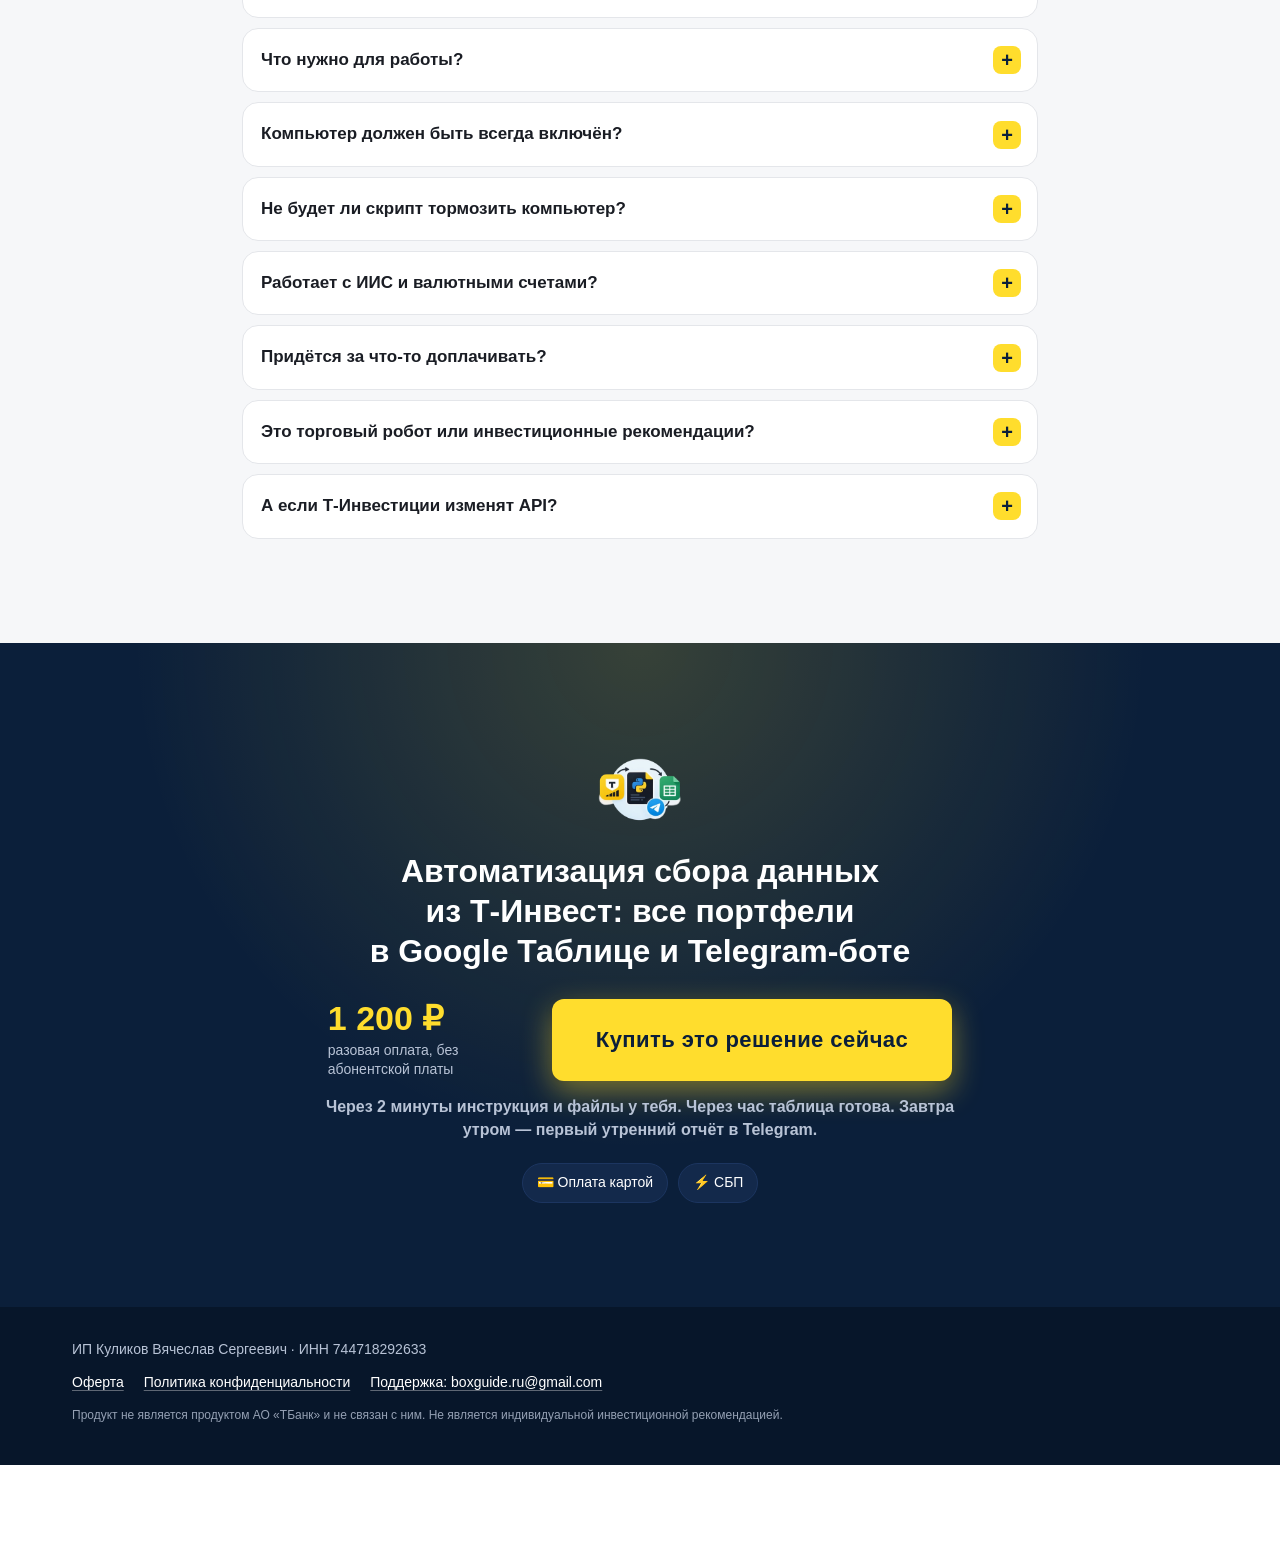
==== commit 8d9c22d3: "«Что получаю?»: метка «В таблице» у плашек про купоны и прибыль Co-Authored-By: Claude Opus 5.5 <nor" ====
--- a/index.html
+++ b/index.html
@@ -178,8 +178,8 @@
               <li><button class="pick" type="button" data-pick="0" aria-controls="inside-gallery"><span class="feature__icon" aria-hidden="true">📁</span><span class="pick__text"><strong>Готовые файлы работающего скрипта</strong>&nbsp;— скопировал и&nbsp;вставил, программировать ничего&nbsp;не&nbsp;надо</span></button></li>
               <li><button class="pick" type="button" data-pick="1" aria-controls="inside-gallery"><span class="feature__icon" aria-hidden="true">📘</span><span class="pick__text"><strong>Пошаговая инструкция со&nbsp;скриншотами</strong>&nbsp;— каждое действие подробно описано и&nbsp;показано</span></button></li>
               <li><button class="pick" type="button" data-pick="2" aria-controls="inside-gallery"><span class="feature__icon" aria-hidden="true">📊</span><span class="pick__text"><strong>Готовая Google Таблица (шаблон для&nbsp;импорта)</strong>, где все счета и&nbsp;активы удобно и&nbsp;понятно собраны&nbsp;вместе</span></button></li>
-              <li><button class="pick" type="button" data-pick="3" aria-controls="inside-gallery"><span class="feature__icon" aria-hidden="true">📅</span><span class="pick__text"><strong>Даты ближайших купонов и&nbsp;дивидендов</strong> по&nbsp;каждой&nbsp;бумаге</span></button></li>
-              <li><button class="pick" type="button" data-pick="4" aria-controls="inside-gallery"><span class="feature__icon" aria-hidden="true">🧮</span><span class="pick__text"><strong>Прибыль и&nbsp;процент по&nbsp;каждой позиции считаются сами</strong> (формулы уже&nbsp;внутри)</span></button></li>
+              <li><button class="pick" type="button" data-pick="3" aria-controls="inside-gallery"><span class="feature__icon" aria-hidden="true">📅</span><span class="pick__text"><span class="pick__tag">В&nbsp;таблице</span> <strong>Даты ближайших купонов и&nbsp;дивидендов</strong> по&nbsp;каждой&nbsp;бумаге</span></button></li>
+              <li><button class="pick" type="button" data-pick="4" aria-controls="inside-gallery"><span class="feature__icon" aria-hidden="true">🧮</span><span class="pick__text"><span class="pick__tag">В&nbsp;таблице</span> <strong>Прибыль и&nbsp;процент по&nbsp;каждой позиции считаются сами</strong> (формулы уже&nbsp;внутри)</span></button></li>
               <!-- Звёздочка — span, а не ссылка: ссылку внутрь кнопки вкладывать нельзя; клик ведёт к сноске (script.js, data-fn) -->
               <li><button class="pick" type="button" data-pick="5" aria-controls="inside-gallery" aria-describedby="fn-report"><span class="feature__icon" aria-hidden="true">☀️</span><span class="pick__text"><strong>Готовый настроенный шаблон утреннего отчёта в&nbsp;Telegram<span class="hero__accent"><span class="fn-ref" data-fn="fn-report" title="Сноска">*</span></span>:</strong> стоимость портфеля и&nbsp;изменение за&nbsp;день, неделю и&nbsp;месяц</span></button></li>
             </ol>
--- a/styles.css
+++ b/styles.css
@@ -943,6 +943,20 @@
 .pick:focus-visible { outline: 3px solid var(--navy); outline-offset: 2px; }
 .pick[aria-current="true"] { background: var(--yellow-soft); border-color: var(--yellow); }
 .pick__text strong { font-weight: 700; }
+/* Метка «В таблице» над текстом плашки: где находится функция, а не часть заголовка */
+.pick__tag {
+  display: block;
+  width: fit-content;
+  margin-bottom: 4px;
+  padding: 1px 8px;
+  border: 1px solid var(--line);
+  border-radius: 999px;
+  background: var(--white);
+  font-size: 12px;
+  font-weight: 600;
+  line-height: 1.5;
+  color: var(--muted);
+}
 .pick .feature__icon { width: 40px; height: 40px; font-size: 20px; }
 
 .carousel--frame { min-width: 0; }
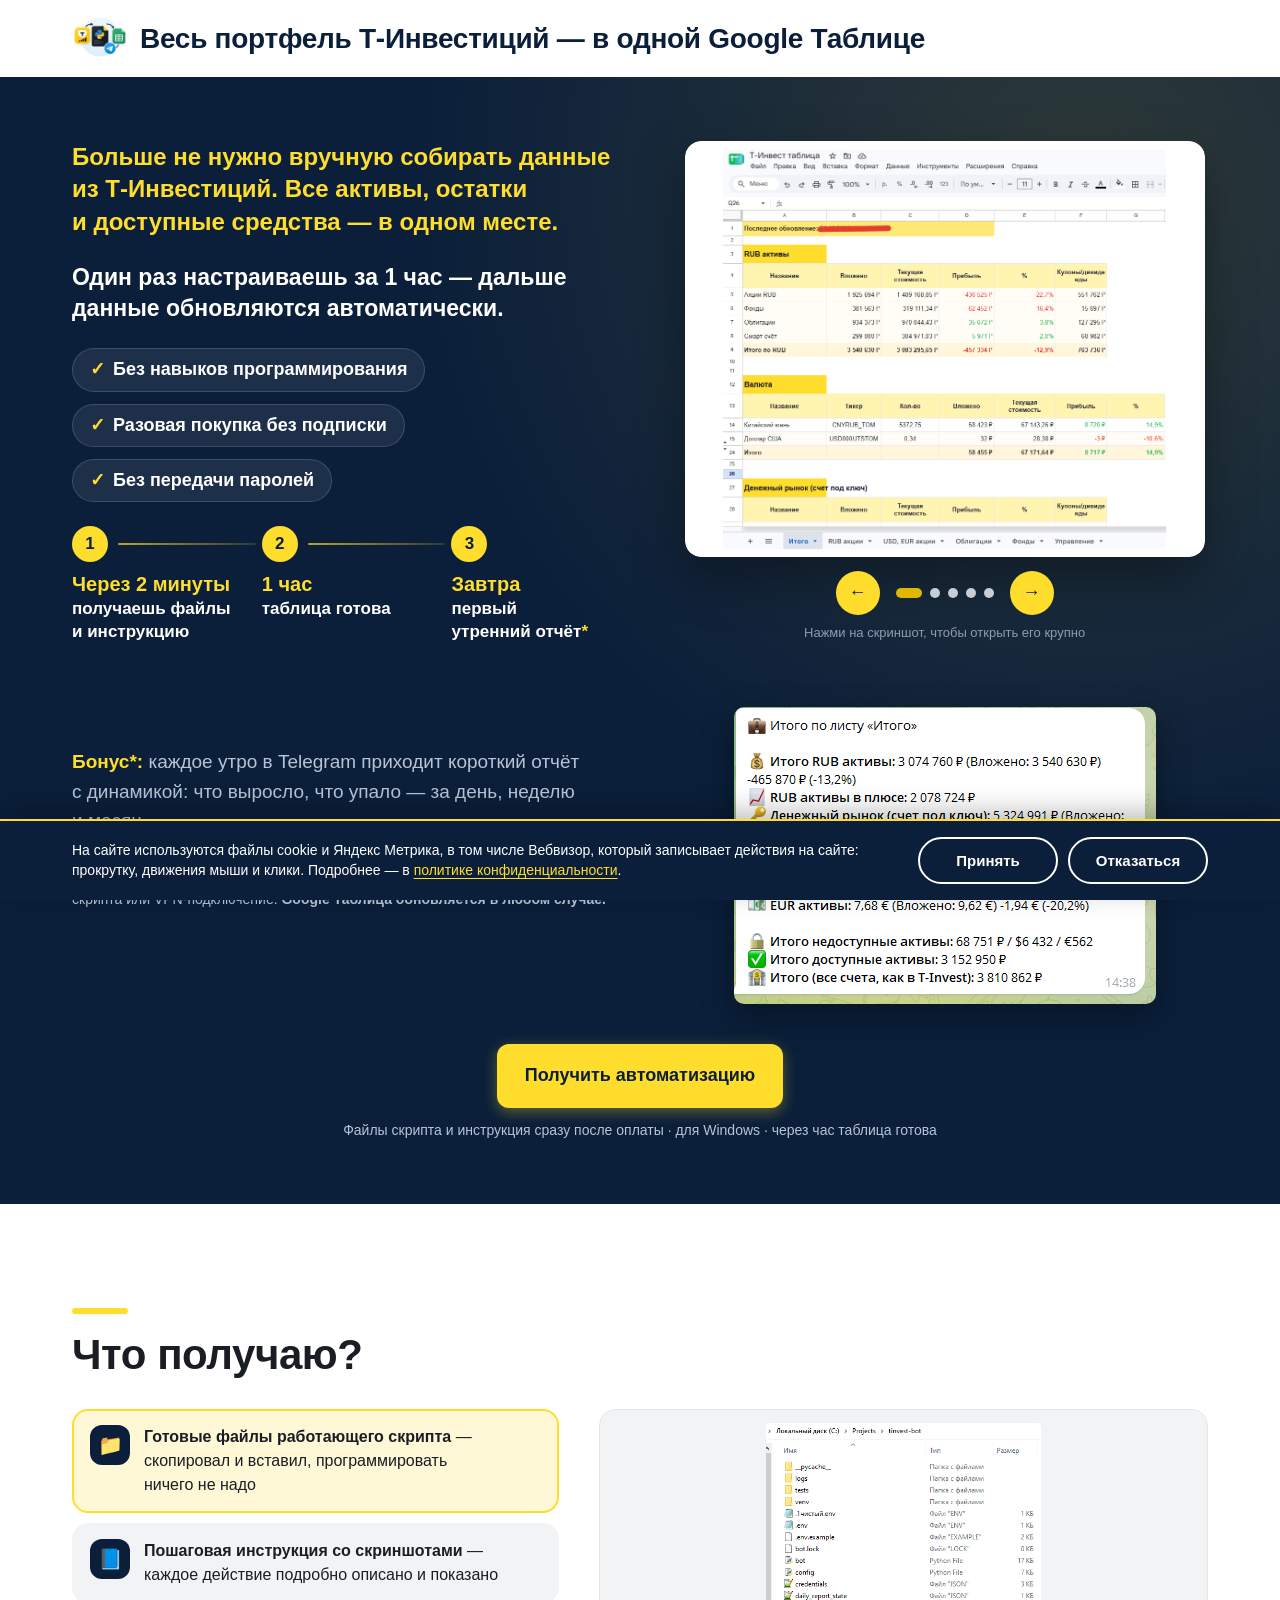
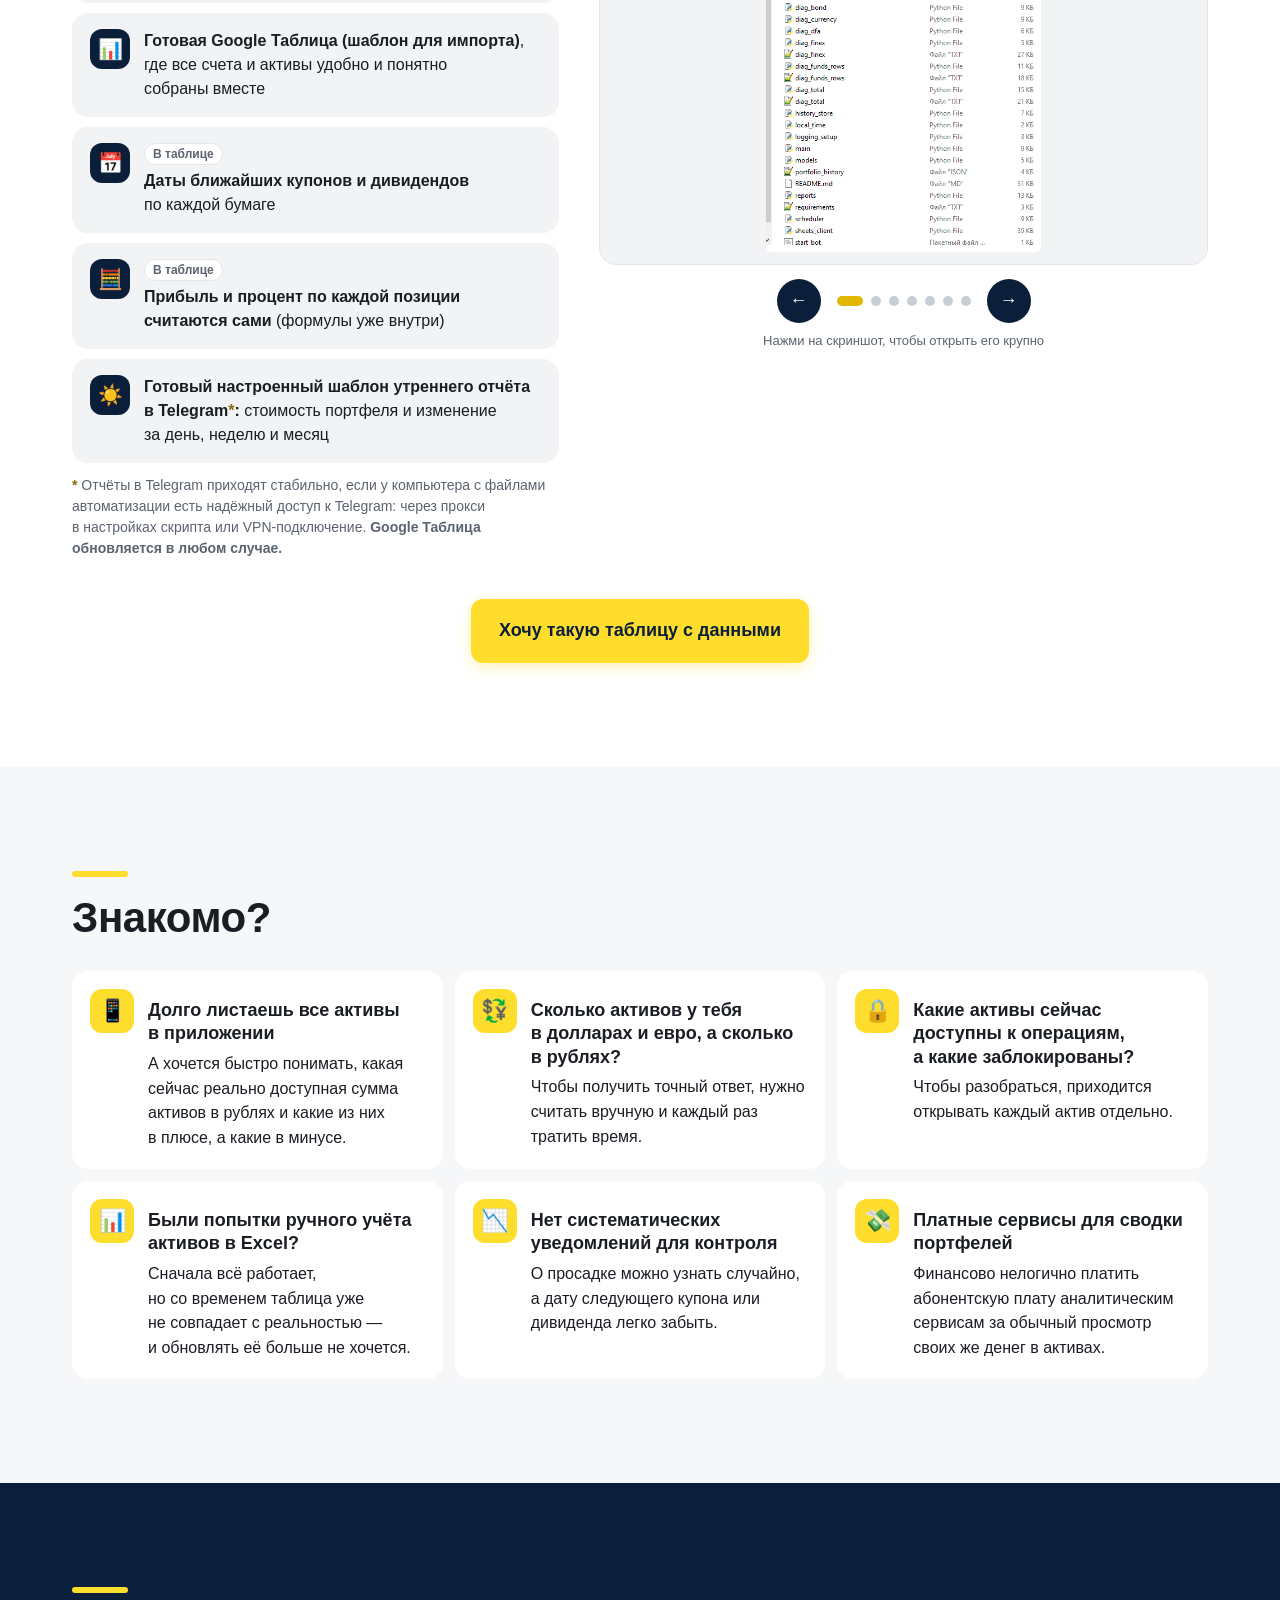
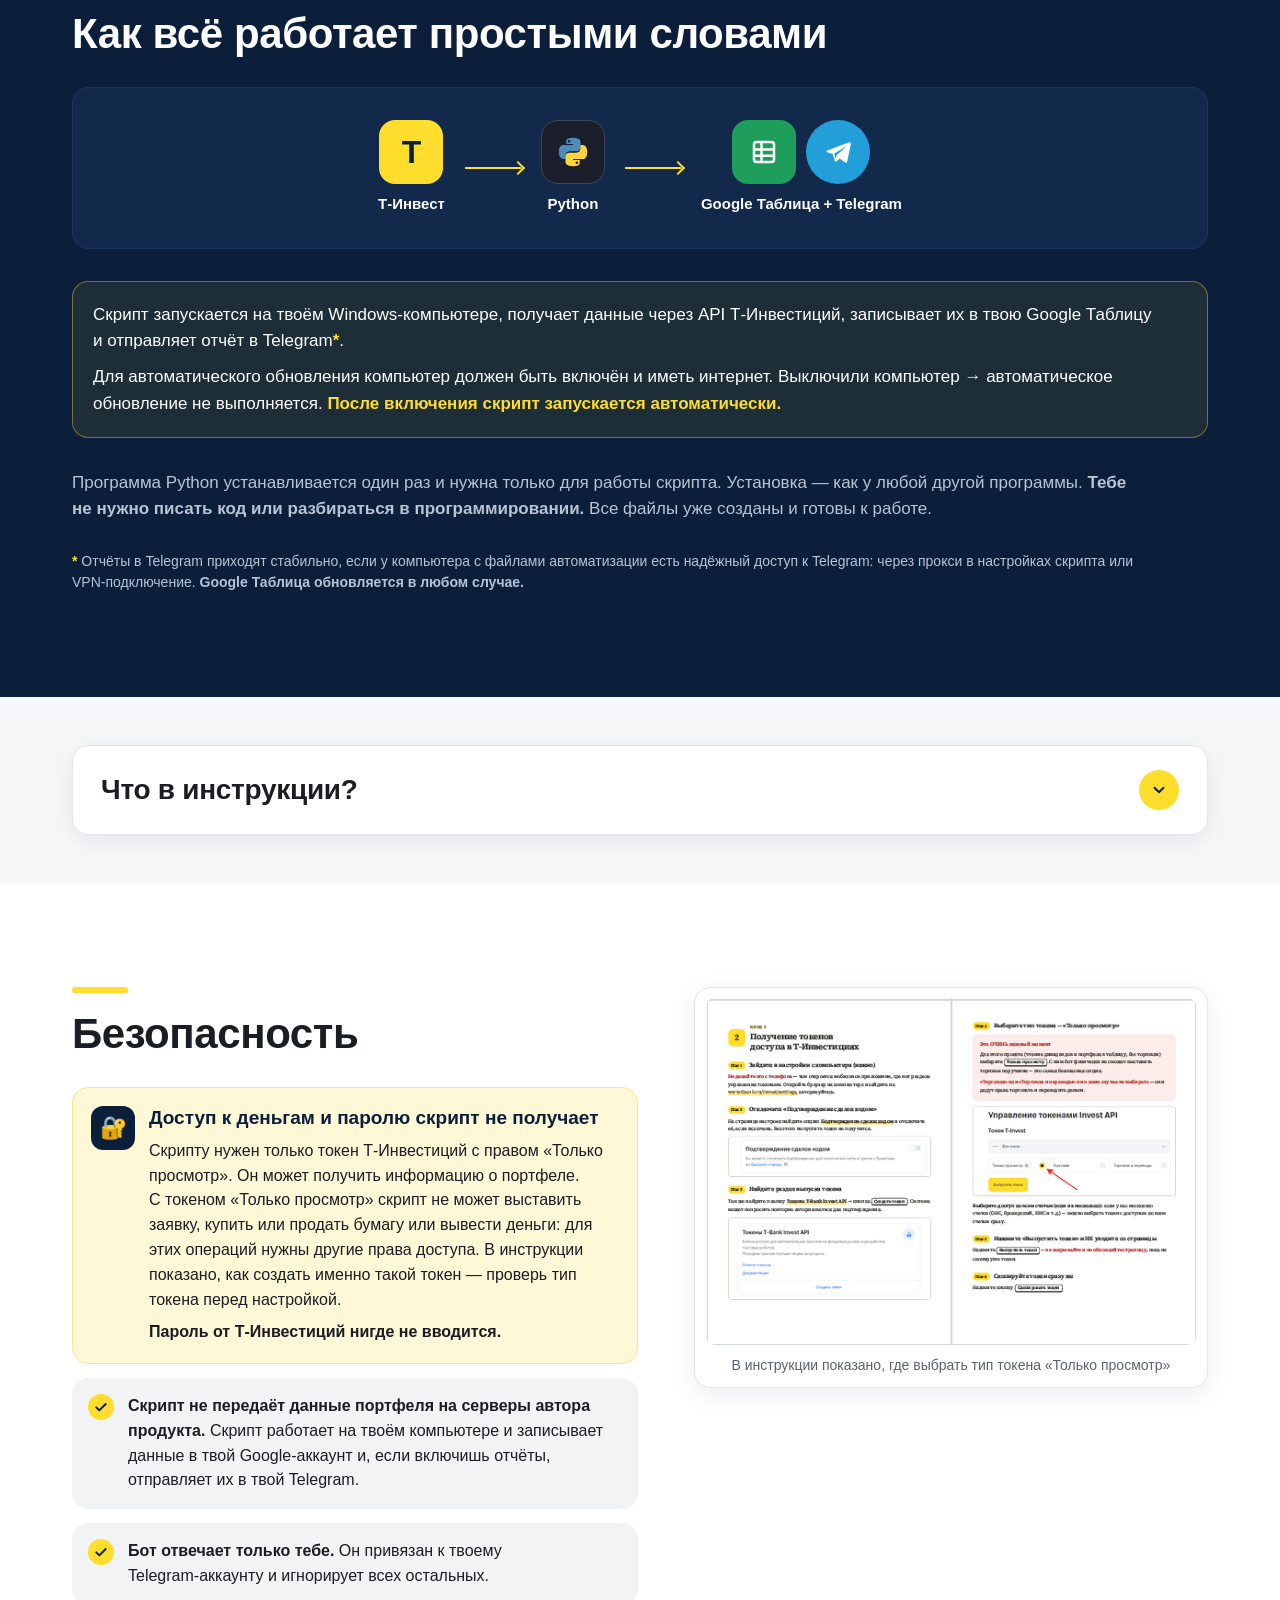
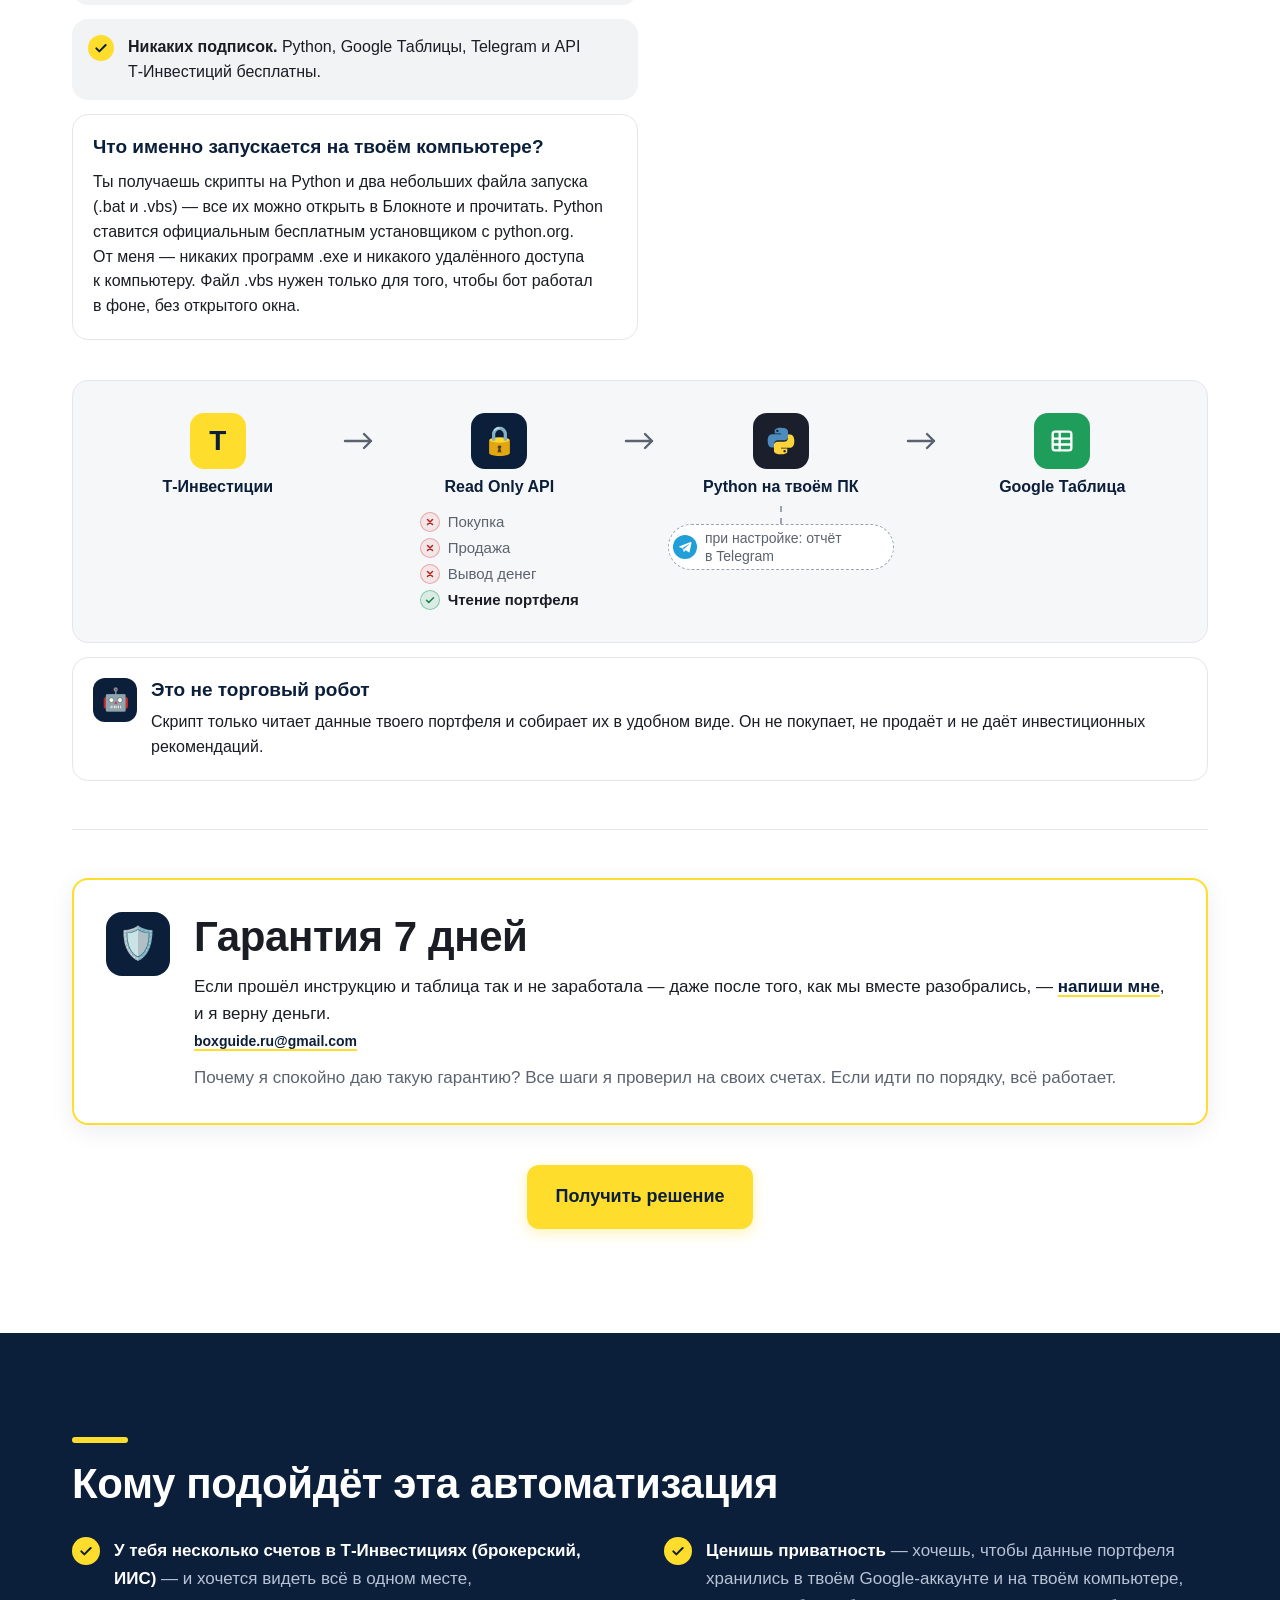
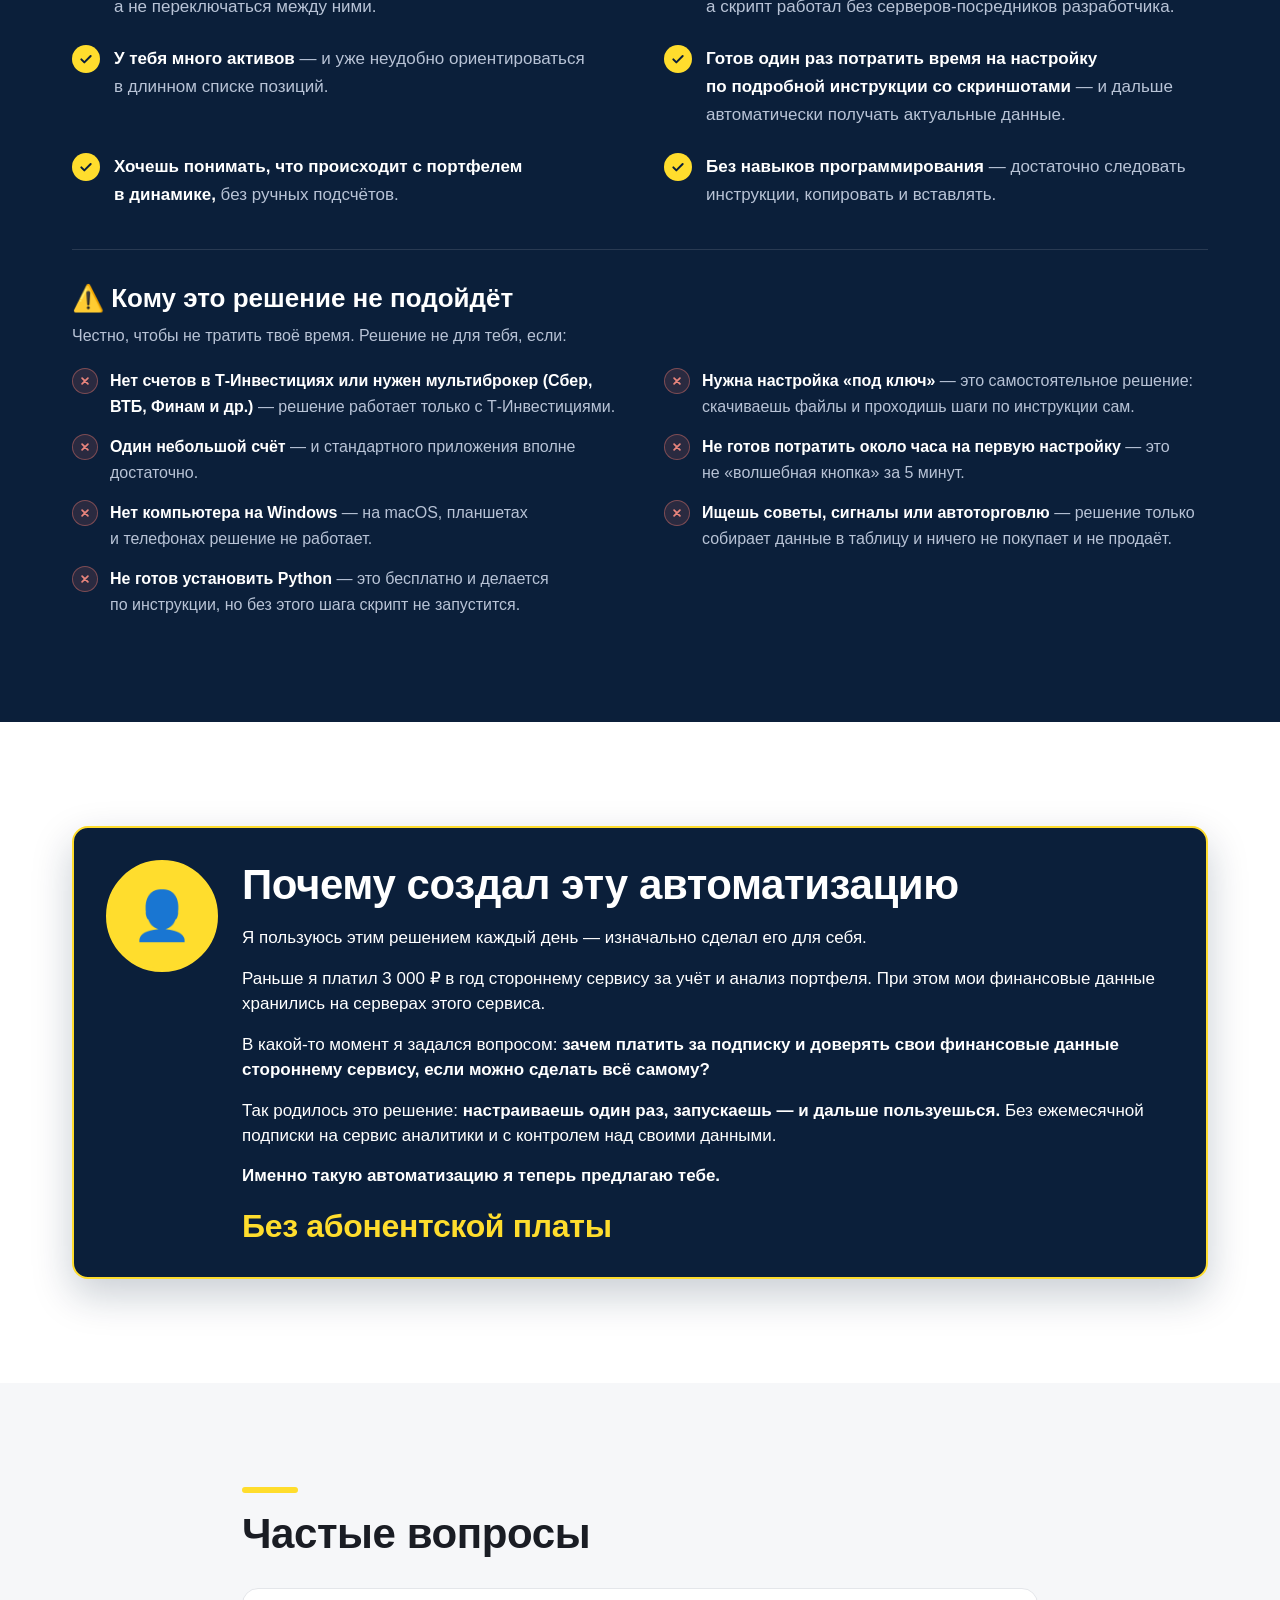
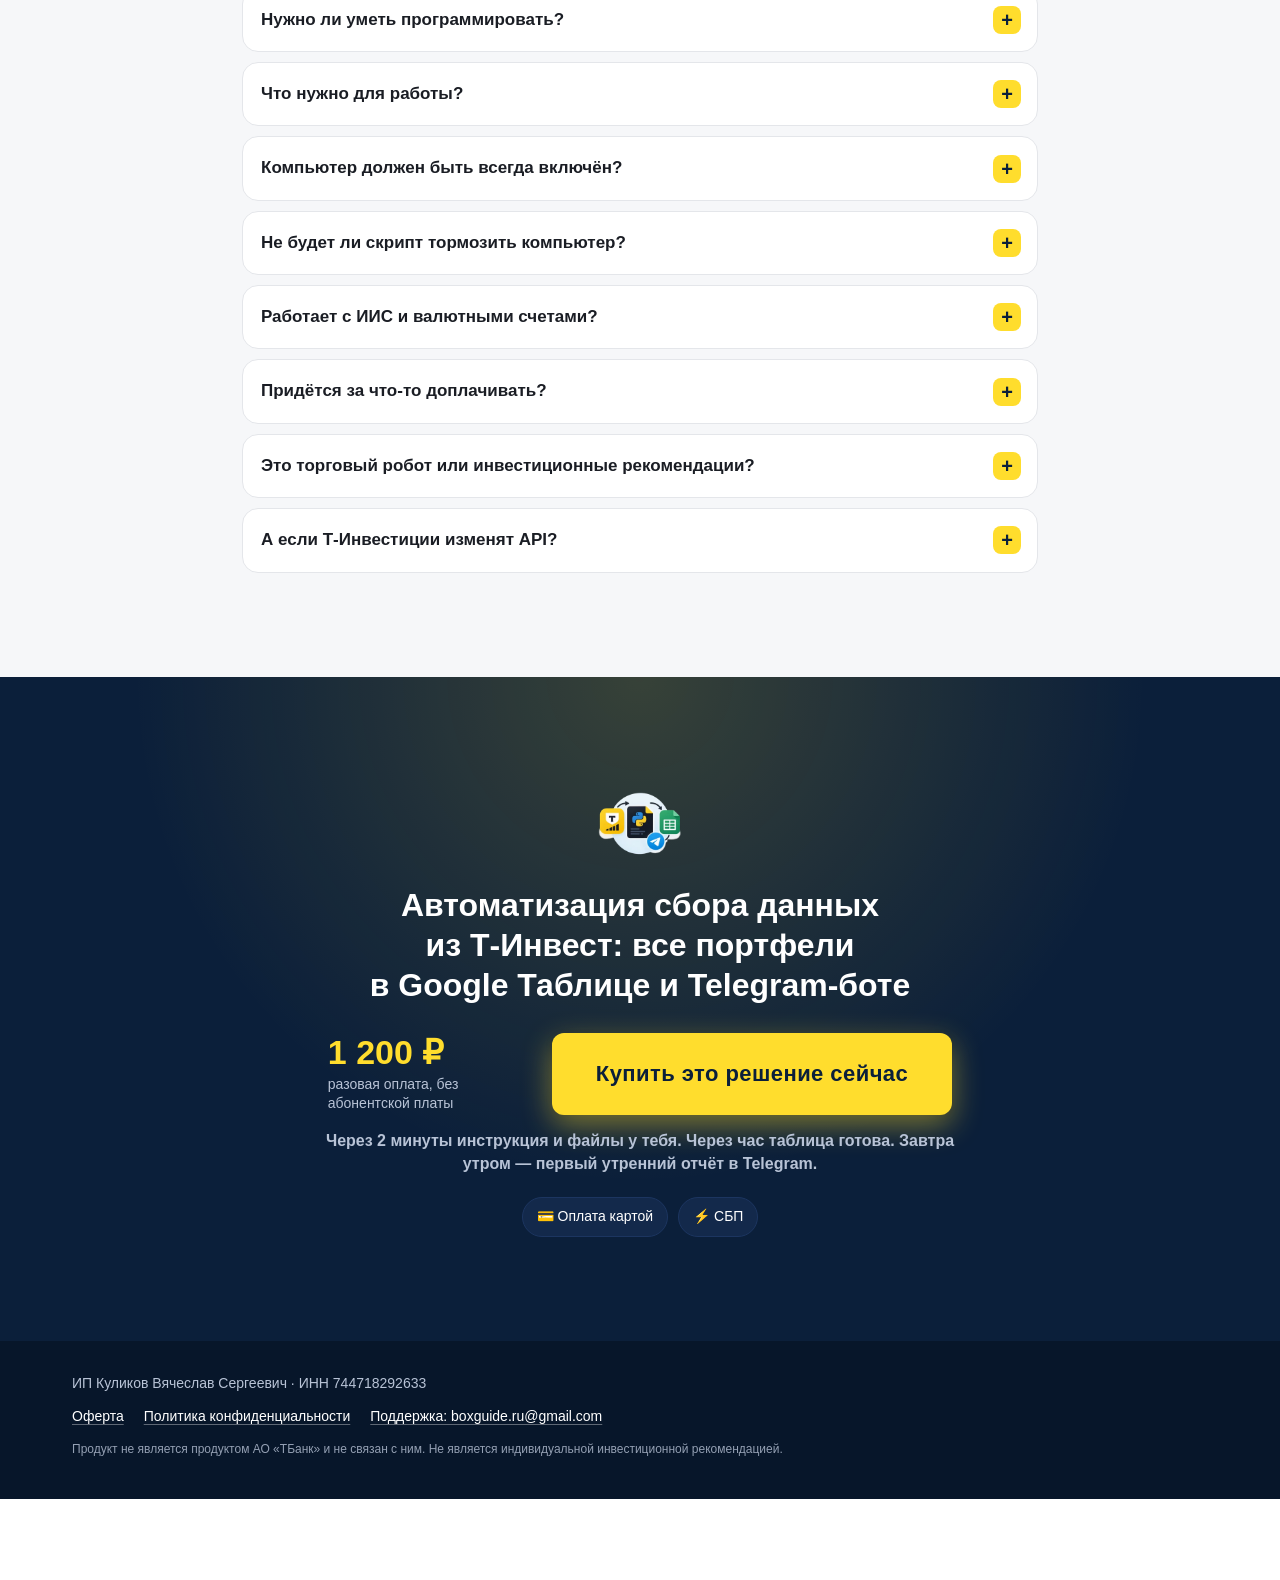
==== commit fcf90343: "Новый порядок блоков главной 1–10; прокрутка к сноскам по конечному положению - порядок: первый экра" ====
--- a/index.html
+++ b/index.html
@@ -111,58 +111,7 @@
       </div>
     </section>
 
-    <!-- Блок 2 — Боль (Знакомо?) -->
-    <section class="section" id="pain">
-      <div class="container">
-        <div class="section__head reveal">
-          <span class="bar" aria-hidden="true"></span>
-          <h2 class="section__title">Знакомо?</h2>
-        </div>
-        <ul class="pain-list">
-          <li class="pain-card reveal"><span class="pain-card__icon" aria-hidden="true">📱</span><div class="pain-card__body"><h3 class="pain-card__title">Долго листаешь все активы в&nbsp;приложении</h3><p>А&nbsp;хочется быстро понимать, какая сейчас реально доступная сумма активов в&nbsp;рублях и&nbsp;какие из&nbsp;них в&nbsp;плюсе, а&nbsp;какие в&nbsp;минусе.</p></div></li>
-          <li class="pain-card reveal"><span class="pain-card__icon" aria-hidden="true">💱</span><div class="pain-card__body"><h3 class="pain-card__title">Сколько активов у&nbsp;тебя в&nbsp;долларах и&nbsp;евро, а&nbsp;сколько в&nbsp;рублях?</h3><p>Чтобы получить точный ответ, нужно считать вручную и&nbsp;каждый раз тратить время.</p></div></li>
-          <li class="pain-card reveal"><span class="pain-card__icon" aria-hidden="true">🔒</span><div class="pain-card__body"><h3 class="pain-card__title">Какие активы сейчас доступны к&nbsp;операциям, а&nbsp;какие заблокированы?</h3><p>Чтобы разобраться, приходится открывать каждый актив отдельно.</p></div></li>
-          <li class="pain-card reveal"><span class="pain-card__icon" aria-hidden="true">📊</span><div class="pain-card__body"><h3 class="pain-card__title">Были попытки ручного учёта активов в&nbsp;Excel?</h3><p>Сначала всё работает, но&nbsp;со&nbsp;временем таблица уже не&nbsp;совпадает с&nbsp;реальностью&nbsp;— и&nbsp;обновлять её&nbsp;больше не&nbsp;хочется.</p></div></li>
-          <li class="pain-card reveal"><span class="pain-card__icon" aria-hidden="true">📉</span><div class="pain-card__body"><h3 class="pain-card__title">Нет систематических уведомлений для контроля</h3><p>О&nbsp;просадке можно узнать случайно, а&nbsp;дату следующего купона или дивиденда легко забыть.</p></div></li>
-          <li class="pain-card reveal"><span class="pain-card__icon" aria-hidden="true">💸</span><div class="pain-card__body"><h3 class="pain-card__title">Платные сервисы для сводки портфелей</h3><p>Финансово нелогично платить абонентскую плату аналитическим сервисам за&nbsp;обычный просмотр своих&nbsp;же&nbsp;денег в&nbsp;активах.</p></div></li>
-        </ul>
-      </div>
-    </section>
-
-    <!-- Блок 3 — Кому -->
-    <section class="section section--dark" id="audience">
-      <div class="container">
-        <div class="section__head reveal">
-          <span class="bar" aria-hidden="true"></span>
-          <h2 class="section__title">Кому подойдёт эта&nbsp;автоматизация</h2>
-        </div>
-        <ul class="fit-list">
-          <li class="fit-item reveal"><span class="fit-item__check" aria-hidden="true"><svg viewBox="0 0 24 24" width="16" height="16"><path d="M5 12.5l4.5 4.5L19 7.5" fill="none" stroke="currentColor" stroke-width="3" stroke-linecap="round" stroke-linejoin="round"/></svg></span><p><strong>У&nbsp;тебя несколько счетов в&nbsp;Т&#8209;Инвестициях (брокерский, ИИС)</strong>&nbsp;— и&nbsp;хочется видеть всё в&nbsp;одном месте, а&nbsp;не&nbsp;переключаться между ними.</p></li>
-          <li class="fit-item reveal"><span class="fit-item__check" aria-hidden="true"><svg viewBox="0 0 24 24" width="16" height="16"><path d="M5 12.5l4.5 4.5L19 7.5" fill="none" stroke="currentColor" stroke-width="3" stroke-linecap="round" stroke-linejoin="round"/></svg></span><p><strong>У&nbsp;тебя много активов</strong>&nbsp;— и&nbsp;уже неудобно ориентироваться в&nbsp;длинном списке позиций.</p></li>
-          <li class="fit-item reveal"><span class="fit-item__check" aria-hidden="true"><svg viewBox="0 0 24 24" width="16" height="16"><path d="M5 12.5l4.5 4.5L19 7.5" fill="none" stroke="currentColor" stroke-width="3" stroke-linecap="round" stroke-linejoin="round"/></svg></span><p><strong>Хочешь понимать, что происходит с&nbsp;портфелем в&nbsp;динамике,</strong> без ручных подсчётов.</p></li>
-          <li class="fit-item reveal"><span class="fit-item__check" aria-hidden="true"><svg viewBox="0 0 24 24" width="16" height="16"><path d="M5 12.5l4.5 4.5L19 7.5" fill="none" stroke="currentColor" stroke-width="3" stroke-linecap="round" stroke-linejoin="round"/></svg></span><p><strong>Ценишь приватность</strong>&nbsp;— хочешь, чтобы данные портфеля хранились в&nbsp;твоём Google&#8209;аккаунте и&nbsp;на&nbsp;твоём компьютере, а&nbsp;скрипт работал без серверов&#8209;посредников разработчика.</p></li>
-          <li class="fit-item reveal"><span class="fit-item__check" aria-hidden="true"><svg viewBox="0 0 24 24" width="16" height="16"><path d="M5 12.5l4.5 4.5L19 7.5" fill="none" stroke="currentColor" stroke-width="3" stroke-linecap="round" stroke-linejoin="round"/></svg></span><p><strong>Готов один раз потратить время на&nbsp;настройку по&nbsp;подробной инструкции со&nbsp;скриншотами</strong>&nbsp;— и&nbsp;дальше автоматически получать актуальные данные.</p></li>
-          <li class="fit-item reveal"><span class="fit-item__check" aria-hidden="true"><svg viewBox="0 0 24 24" width="16" height="16"><path d="M5 12.5l4.5 4.5L19 7.5" fill="none" stroke="currentColor" stroke-width="3" stroke-linecap="round" stroke-linejoin="round"/></svg></span><p><strong>Без навыков программирования</strong>&nbsp;— достаточно следовать инструкции, копировать и&nbsp;вставлять.</p></li>
-        </ul>
-        <!-- Подблок «Кому не подойдёт» -->
-        <div class="nofit reveal">
-          <h3 class="nofit__title"><span aria-hidden="true">⚠️</span> Кому это решение не&nbsp;подойдёт</h3>
-          <p class="nofit__lead">Честно, чтобы не&nbsp;тратить твоё время. Решение не&nbsp;для тебя, если:</p>
-          <ul class="nofit-list">
-            <li class="nofit-item"><span class="nofit-item__x" aria-hidden="true"><svg viewBox="0 0 24 24" width="14" height="14"><path d="M7 7l10 10M17 7L7 17" fill="none" stroke="currentColor" stroke-width="3" stroke-linecap="round"/></svg></span><p><strong>Нет счетов в&nbsp;Т&#8209;Инвестициях или нужен мультиброкер (Сбер, ВТБ, Финам и&nbsp;др.)</strong>&nbsp;— решение работает только с&nbsp;Т&#8209;Инвестициями.</p></li>
-            <li class="nofit-item"><span class="nofit-item__x" aria-hidden="true"><svg viewBox="0 0 24 24" width="14" height="14"><path d="M7 7l10 10M17 7L7 17" fill="none" stroke="currentColor" stroke-width="3" stroke-linecap="round"/></svg></span><p><strong>Один небольшой счёт</strong>&nbsp;— и&nbsp;стандартного приложения вполне достаточно.</p></li>
-            <li class="nofit-item"><span class="nofit-item__x" aria-hidden="true"><svg viewBox="0 0 24 24" width="14" height="14"><path d="M7 7l10 10M17 7L7 17" fill="none" stroke="currentColor" stroke-width="3" stroke-linecap="round"/></svg></span><p><strong>Нет компьютера на&nbsp;Windows</strong>&nbsp;— на&nbsp;macOS, планшетах и&nbsp;телефонах решение не&nbsp;работает.</p></li>
-            <li class="nofit-item"><span class="nofit-item__x" aria-hidden="true"><svg viewBox="0 0 24 24" width="14" height="14"><path d="M7 7l10 10M17 7L7 17" fill="none" stroke="currentColor" stroke-width="3" stroke-linecap="round"/></svg></span><p><strong>Не&nbsp;готов установить Python</strong>&nbsp;— это бесплатно и&nbsp;делается по&nbsp;инструкции, но&nbsp;без этого шага скрипт не&nbsp;запустится.</p></li>
-            <li class="nofit-item"><span class="nofit-item__x" aria-hidden="true"><svg viewBox="0 0 24 24" width="14" height="14"><path d="M7 7l10 10M17 7L7 17" fill="none" stroke="currentColor" stroke-width="3" stroke-linecap="round"/></svg></span><p><strong>Нужна настройка «под ключ»</strong>&nbsp;— это самостоятельное решение: скачиваешь файлы и&nbsp;проходишь шаги по&nbsp;инструкции&nbsp;сам.</p></li>
-            <li class="nofit-item"><span class="nofit-item__x" aria-hidden="true"><svg viewBox="0 0 24 24" width="14" height="14"><path d="M7 7l10 10M17 7L7 17" fill="none" stroke="currentColor" stroke-width="3" stroke-linecap="round"/></svg></span><p><strong>Не&nbsp;готов потратить около часа на&nbsp;первую настройку</strong>&nbsp;— это не&nbsp;«волшебная кнопка» за&nbsp;5&nbsp;минут.</p></li>
-            <li class="nofit-item"><span class="nofit-item__x" aria-hidden="true"><svg viewBox="0 0 24 24" width="14" height="14"><path d="M7 7l10 10M17 7L7 17" fill="none" stroke="currentColor" stroke-width="3" stroke-linecap="round"/></svg></span><p><strong>Ищешь советы, сигналы или автоторговлю</strong>&nbsp;— решение только собирает данные в&nbsp;таблицу и&nbsp;ничего не&nbsp;покупает и&nbsp;не&nbsp;продаёт.</p></li>
-          </ul>
-        </div>
-      </div>
-    </section>
-
-    <!-- Блок 4 — Продукт -->
-    <!-- 4.1 Что получаю? -->
+    <!-- Блок 2 — Что получаю? (плашки + общая карусель, сноска, кнопка «Хочу такую таблицу с данными») -->
     <section class="section" id="inside">
       <div class="container">
         <div class="section__head reveal">
@@ -226,7 +175,133 @@
       </div>
     </section>
 
-    <!-- 4.1 · продолжение — Что в инструкции? (аккордеон) -->
+    <!-- Блок 3 — Боль (Знакомо?) -->
+    <section class="section section--soft" id="pain">
+      <div class="container">
+        <div class="section__head reveal">
+          <span class="bar" aria-hidden="true"></span>
+          <h2 class="section__title">Знакомо?</h2>
+        </div>
+        <ul class="pain-list">
+          <li class="pain-card reveal"><span class="pain-card__icon" aria-hidden="true">📱</span><div class="pain-card__body"><h3 class="pain-card__title">Долго листаешь все активы в&nbsp;приложении</h3><p>А&nbsp;хочется быстро понимать, какая сейчас реально доступная сумма активов в&nbsp;рублях и&nbsp;какие из&nbsp;них в&nbsp;плюсе, а&nbsp;какие в&nbsp;минусе.</p></div></li>
+          <li class="pain-card reveal"><span class="pain-card__icon" aria-hidden="true">💱</span><div class="pain-card__body"><h3 class="pain-card__title">Сколько активов у&nbsp;тебя в&nbsp;долларах и&nbsp;евро, а&nbsp;сколько в&nbsp;рублях?</h3><p>Чтобы получить точный ответ, нужно считать вручную и&nbsp;каждый раз тратить время.</p></div></li>
+          <li class="pain-card reveal"><span class="pain-card__icon" aria-hidden="true">🔒</span><div class="pain-card__body"><h3 class="pain-card__title">Какие активы сейчас доступны к&nbsp;операциям, а&nbsp;какие заблокированы?</h3><p>Чтобы разобраться, приходится открывать каждый актив отдельно.</p></div></li>
+          <li class="pain-card reveal"><span class="pain-card__icon" aria-hidden="true">📊</span><div class="pain-card__body"><h3 class="pain-card__title">Были попытки ручного учёта активов в&nbsp;Excel?</h3><p>Сначала всё работает, но&nbsp;со&nbsp;временем таблица уже не&nbsp;совпадает с&nbsp;реальностью&nbsp;— и&nbsp;обновлять её&nbsp;больше не&nbsp;хочется.</p></div></li>
+          <li class="pain-card reveal"><span class="pain-card__icon" aria-hidden="true">📉</span><div class="pain-card__body"><h3 class="pain-card__title">Нет систематических уведомлений для контроля</h3><p>О&nbsp;просадке можно узнать случайно, а&nbsp;дату следующего купона или дивиденда легко забыть.</p></div></li>
+          <li class="pain-card reveal"><span class="pain-card__icon" aria-hidden="true">💸</span><div class="pain-card__body"><h3 class="pain-card__title">Платные сервисы для сводки портфелей</h3><p>Финансово нелогично платить абонентскую плату аналитическим сервисам за&nbsp;обычный просмотр своих&nbsp;же&nbsp;денег в&nbsp;активах.</p></div></li>
+        </ul>
+      </div>
+    </section>
+
+    <!-- Блок 4 — Как всё работает простыми словами (бывший аккордеон «Техническая логика работы»): всегда видимый блок
+         с подзаголовком — цепочка Т-Инвест → Python → Google Таблица + Telegram, плашка, абзац про Python и сноска -->
+    <section class="section section--dark" id="how">
+      <div class="container">
+        <div class="section__head reveal">
+          <span class="bar" aria-hidden="true"></span>
+          <h2 class="section__title">Как всё работает простыми&nbsp;словами</h2>
+        </div>
+
+        <!-- Схема: Т-Инвест → Python → Google Таблица + Telegram -->
+        <div class="flow reveal" role="img" aria-label="Схема: Т-Инвест передаёт данные скриптам на Python, они записывают их в Google Таблицу и отправляют в Telegram">
+          <div class="flow__node">
+            <span class="flow__icon flow__icon--tinvest" aria-hidden="true">Т</span>
+            <span class="flow__label">Т-Инвест</span>
+          </div>
+          <span class="flow__arrow" aria-hidden="true"></span>
+          <div class="flow__node">
+            <span class="flow__icon flow__icon--python" aria-hidden="true">
+              <svg viewBox="0 0 24 24" width="34" height="34"><path fill="#4B8BBE" d="M11.9 2C7 2 7.3 4.1 7.3 4.1v2.2h4.7V7H5.4S2 6.6 2 11.9c0 5.2 3 5 3 5h1.8v-2.4s-.1-3 3-3h4.6s2.9.1 2.9-2.8V4.9S17.7 2 11.9 2zM9.3 3.5a.9.9 0 1 1 0 1.8.9.9 0 0 1 0-1.8z"/><path fill="#FFD43B" d="M12.1 22c4.9 0 4.6-2.1 4.6-2.1v-2.2H12V17h6.6s3.4.4 3.4-4.9c0-5.2-3-5-3-5h-1.8v2.4s.1 3-3 3H9.6s-2.9-.1-2.9 2.8v3.8S6.3 22 12.1 22zm2.6-1.5a.9.9 0 1 1 0-1.8.9.9 0 0 1 0 1.8z"/></svg>
+            </span>
+            <span class="flow__label">Python</span>
+          </div>
+          <span class="flow__arrow" aria-hidden="true"></span>
+          <div class="flow__node flow__node--pair">
+            <span class="flow__pair">
+              <span class="flow__icon flow__icon--sheets" aria-hidden="true">
+                <svg viewBox="0 0 24 24" width="30" height="30"><rect x="4" y="4" width="16" height="16" rx="2" fill="none" stroke="#fff" stroke-width="2"/><path d="M4 10h16M4 15h16M10 4v16" stroke="#fff" stroke-width="2"/></svg>
+              </span>
+              <span class="flow__icon flow__icon--tg" aria-hidden="true">
+                <svg viewBox="0 0 24 24" width="28" height="28"><path fill="#fff" d="M21.5 3.6 2.9 10.8c-1.3.5-1.2 1.2-.2 1.5l4.8 1.5 1.8 5.6c.2.6.4.8.9.8.4 0 .6-.2.9-.5l2.3-2.2 4.8 3.5c.9.5 1.5.2 1.7-.8l3.1-14.8c.3-1.3-.5-1.9-1.5-1.8zM8.7 13.4l9.6-6c.5-.3.9-.1.5.2l-8.2 7.4-.3 3.4-1.6-5z"/></svg>
+              </span>
+            </span>
+            <span class="flow__label">Google Таблица + Telegram</span>
+          </div>
+        </div>
+
+        <div class="callout how__intro">
+          <p>Скрипт запускается на&nbsp;твоём Windows&#8209;компьютере, получает данные через API Т&#8209;Инвестиций, записывает их&nbsp;в&nbsp;твою Google Таблицу и&nbsp;отправляет отчёт в&nbsp;Telegram<strong class="hero__accent"><a class="fn-ref" href="#fn-how" aria-label="Сноска">*</a></strong>.</p>
+          <p class="how__intro-more">Для автоматического обновления компьютер должен быть включён и&nbsp;иметь интернет. Выключили компьютер&nbsp;→ автоматическое обновление не&nbsp;выполняется. <strong>После включения скрипт запускается&nbsp;автоматически.</strong></p>
+        </div>
+
+        <div class="how__text">
+          <p class="reveal">Программа Python устанавливается один раз и&nbsp;нужна только для работы скрипта. Установка&nbsp;— как у&nbsp;любой другой программы. <strong>Тебе не&nbsp;нужно писать код или разбираться в&nbsp;программировании.</strong> Все файлы уже созданы и&nbsp;готовы к&nbsp;работе.</p>
+          <p class="footnote" id="fn-how"><span class="hero__accent">*</span> Отчёты в&nbsp;Telegram приходят стабильно, если у&nbsp;компьютера с&nbsp;файлами автоматизации есть надёжный доступ к&nbsp;Telegram: через прокси в&nbsp;настройках скрипта или VPN&#8209;подключение. <strong>Google&nbsp;Таблица обновляется в&nbsp;любом&nbsp;случае.</strong></p>
+        </div>
+      </div>
+    </section>
+
+    <!-- Скрытая секция «Как запустить автоматизацию?» — СКРЫТО (заголовок, шаги 1–6 и карусель).
+         В разметке она стоит между блоками 4 и 5: при возврате появится на этом месте (номера блоков 5–10 сдвинутся).
+         Скрыто, вернуть: удалить эти пять строк пометки (до <section …>) и строку «конец скрытой секции» в конце,
+         а внутренние комментарии <!~~ … ~~> заменить обратно на HTML-комментарии.
+         Пока секция в комментарии, её картинки не загружаются, а JS карусели её не видит.
+    <section class="section" id="automation">
+      <div class="container">
+        <div class="section__head reveal">
+          <span class="bar" aria-hidden="true"></span>
+          <h2 class="section__title">Как запустить автоматизацию?</h2>
+        </div>
+
+        <!~~ Шаги 1–6 + общая карусель скриншотов: клик по шагу листает карусель, листание подсвечивает шаг ~~>
+        <div class="gallery reveal" data-gallery>
+          <ol class="auto-steps">
+            <li><button class="auto-step" type="button" data-pick="0" aria-controls="automation-gallery"><span class="auto-step__num" aria-hidden="true">1</span><span class="auto-step__text"><strong>Скачиваешь и&nbsp;копируешь файлы автоматизации</strong></span></button></li>
+            <li><button class="auto-step" type="button" data-pick="1" aria-controls="automation-gallery"><span class="auto-step__num" aria-hidden="true">2</span><span class="auto-step__text"><strong>Скачиваешь готовый к&nbsp;работе красивый шаблон Google&nbsp;Таблицы</strong></span></button></li>
+            <li><button class="auto-step" type="button" data-pick="2" aria-controls="automation-gallery"><span class="auto-step__num" aria-hidden="true">3</span><span class="auto-step__text"><strong>Один раз проходишь инструкцию по&nbsp;шагам со&nbsp;скриншотами</strong></span></button></li>
+            <li><button class="auto-step" type="button" data-pick="3" aria-controls="automation-gallery"><span class="auto-step__num" aria-hidden="true">4</span><span class="auto-step__text"><strong>Скрипт каждый день в&nbsp;10:00 автоматически обновляет таблицу (время настраивается&nbsp;индивидуально)</strong></span></button></li>
+            <li><button class="auto-step" type="button" data-pick="4" aria-controls="automation-gallery"><span class="auto-step__num" aria-hidden="true">5</span><span class="auto-step__text"><strong>Открываешь Telegram и&nbsp;за&nbsp;10&nbsp;секунд видишь, что&nbsp;изменилось</strong></span></button></li>
+            <li><button class="auto-step" type="button" data-pick="5" aria-controls="automation-gallery"><span class="auto-step__num" aria-hidden="true">6</span><span class="auto-step__text"><strong>Обновляешь данные вручную</strong>&nbsp;— галочкой в&nbsp;Google Таблице или командой в&nbsp;Telegram</span></button></li>
+          </ol>
+          <div class="gallery__media">
+            <div class="carousel carousel--single carousel--frame" id="automation-gallery" data-carousel aria-roledescription="карусель" aria-label="Скриншоты: как запустить автоматизацию">
+              <div class="carousel__track" data-carousel-track tabindex="0">
+                <figure class="carousel__slide" data-plate="0">
+                  <img src="images/11files.png" alt="Папка с файлами автоматизации на компьютере: скрипты Python, файл настроек .env и README" width="491" height="769" loading="lazy" data-zoom>
+                </figure>
+                <figure class="carousel__slide" data-plate="1">
+                  <img src="images/4block3.png" alt="Готовый шаблон таблицы для импорта: блоки RUB-активы, Валюта и Денежный рынок с формулами" width="966" height="874" loading="lazy" data-zoom>
+                </figure>
+                <figure class="carousel__slide" data-plate="2">
+                  <img src="images/7guide1.png" alt="Страница инструкции: получение токенов доступа в Т&#8209;Инвестициях, выбор типа «Только просмотр»" width="535" height="378" loading="lazy" data-zoom>
+                </figure>
+                <figure class="carousel__slide" data-plate="3">
+                  <img src="images/12autoloading.png" alt="Папка автозагрузки Windows с ярлыком start_bot_hidden — скрипт запускается сам при включении компьютера" width="744" height="284" loading="lazy" data-zoom>
+                </figure>
+                <figure class="carousel__slide" data-plate="4">
+                  <img src="images/1block6_tg_total.png" alt="Утренний отчёт в Telegram «Итого по листу „Итого“»: RUB-активы, денежный рынок, валюта, драгметаллы, USD и EUR активы с вложениями и прибылью, итог по всем счетам" width="422" height="297" loading="lazy" data-zoom>
+                </figure>
+                <figure class="carousel__slide" data-plate="5">
+                  <img src="images/4block2.png" alt="Лист «Управление» в Google Таблице: галочки «Обновить сейчас» и «Очистить данные» со статусом последнего обновления и очистки" width="845" height="872" loading="lazy" data-zoom>
+                </figure>
+                <figure class="carousel__slide" data-plate="5">
+                  <img src="images/4block2_2.png" alt="Ручное обновление из Telegram командой /update: бот собирает данные и сообщает «Данные обновлены»" width="652" height="142" loading="lazy" data-zoom>
+                </figure>
+              </div>
+              <div class="carousel__controls">
+                <button class="carousel__btn" type="button" data-carousel-prev aria-label="Предыдущий слайд">←</button>
+                <div class="carousel__dots" data-carousel-dots></div>
+                <button class="carousel__btn" type="button" data-carousel-next aria-label="Следующий слайд">→</button>
+              </div>
+            </div>
+            <p class="gallery__hint">Нажми на скриншот, чтобы открыть его крупно</p>
+          </div>
+        </div>
+      </div>
+    </section>
+    конец скрытой секции -->
+
+    <!-- Блок 5 — Что в инструкции? (аккордеон, свёрнут) -->
     <section class="section section--soft section--acc" id="time">
       <div class="container">
         <details class="acc">
@@ -294,132 +369,6 @@
       </div>
     </section>
 
-    <!-- 4.3 Как запустить автоматизацию? — СКРЫТО (заголовок, шаги 1–6 и карусель).
-         Пока секция скрыта, она стоит в разметке перед 4.2 — на этом месте она была до скрытия.
-         Скрыто, вернуть: удалить эти пять строк пометки (до <section …>) и строку «конец скрытой секции 4.3» в конце,
-         а внутренние комментарии <!~~ … ~~> заменить обратно на HTML-комментарии.
-         Пока секция в комментарии, её картинки не загружаются, а JS карусели её не видит.
-    <section class="section" id="automation">
-      <div class="container">
-        <div class="section__head reveal">
-          <span class="bar" aria-hidden="true"></span>
-          <h2 class="section__title">Как запустить автоматизацию?</h2>
-        </div>
-
-        <!~~ Шаги 1–6 + общая карусель скриншотов: клик по шагу листает карусель, листание подсвечивает шаг ~~>
-        <div class="gallery reveal" data-gallery>
-          <ol class="auto-steps">
-            <li><button class="auto-step" type="button" data-pick="0" aria-controls="automation-gallery"><span class="auto-step__num" aria-hidden="true">1</span><span class="auto-step__text"><strong>Скачиваешь и&nbsp;копируешь файлы автоматизации</strong></span></button></li>
-            <li><button class="auto-step" type="button" data-pick="1" aria-controls="automation-gallery"><span class="auto-step__num" aria-hidden="true">2</span><span class="auto-step__text"><strong>Скачиваешь готовый к&nbsp;работе красивый шаблон Google&nbsp;Таблицы</strong></span></button></li>
-            <li><button class="auto-step" type="button" data-pick="2" aria-controls="automation-gallery"><span class="auto-step__num" aria-hidden="true">3</span><span class="auto-step__text"><strong>Один раз проходишь инструкцию по&nbsp;шагам со&nbsp;скриншотами</strong></span></button></li>
-            <li><button class="auto-step" type="button" data-pick="3" aria-controls="automation-gallery"><span class="auto-step__num" aria-hidden="true">4</span><span class="auto-step__text"><strong>Скрипт каждый день в&nbsp;10:00 автоматически обновляет таблицу (время настраивается&nbsp;индивидуально)</strong></span></button></li>
-            <li><button class="auto-step" type="button" data-pick="4" aria-controls="automation-gallery"><span class="auto-step__num" aria-hidden="true">5</span><span class="auto-step__text"><strong>Открываешь Telegram и&nbsp;за&nbsp;10&nbsp;секунд видишь, что&nbsp;изменилось</strong></span></button></li>
-            <li><button class="auto-step" type="button" data-pick="5" aria-controls="automation-gallery"><span class="auto-step__num" aria-hidden="true">6</span><span class="auto-step__text"><strong>Обновляешь данные вручную</strong>&nbsp;— галочкой в&nbsp;Google Таблице или командой в&nbsp;Telegram</span></button></li>
-          </ol>
-          <div class="gallery__media">
-            <div class="carousel carousel--single carousel--frame" id="automation-gallery" data-carousel aria-roledescription="карусель" aria-label="Скриншоты: как запустить автоматизацию">
-              <div class="carousel__track" data-carousel-track tabindex="0">
-                <figure class="carousel__slide" data-plate="0">
-                  <img src="images/11files.png" alt="Папка с файлами автоматизации на компьютере: скрипты Python, файл настроек .env и README" width="491" height="769" loading="lazy" data-zoom>
-                </figure>
-                <figure class="carousel__slide" data-plate="1">
-                  <img src="images/4block3.png" alt="Готовый шаблон таблицы для импорта: блоки RUB-активы, Валюта и Денежный рынок с формулами" width="966" height="874" loading="lazy" data-zoom>
-                </figure>
-                <figure class="carousel__slide" data-plate="2">
-                  <img src="images/7guide1.png" alt="Страница инструкции: получение токенов доступа в Т&#8209;Инвестициях, выбор типа «Только просмотр»" width="535" height="378" loading="lazy" data-zoom>
-                </figure>
-                <figure class="carousel__slide" data-plate="3">
-                  <img src="images/12autoloading.png" alt="Папка автозагрузки Windows с ярлыком start_bot_hidden — скрипт запускается сам при включении компьютера" width="744" height="284" loading="lazy" data-zoom>
-                </figure>
-                <figure class="carousel__slide" data-plate="4">
-                  <img src="images/1block6_tg_total.png" alt="Утренний отчёт в Telegram «Итого по листу „Итого“»: RUB-активы, денежный рынок, валюта, драгметаллы, USD и EUR активы с вложениями и прибылью, итог по всем счетам" width="422" height="297" loading="lazy" data-zoom>
-                </figure>
-                <figure class="carousel__slide" data-plate="5">
-                  <img src="images/4block2.png" alt="Лист «Управление» в Google Таблице: галочки «Обновить сейчас» и «Очистить данные» со статусом последнего обновления и очистки" width="845" height="872" loading="lazy" data-zoom>
-                </figure>
-                <figure class="carousel__slide" data-plate="5">
-                  <img src="images/4block2_2.png" alt="Ручное обновление из Telegram командой /update: бот собирает данные и сообщает «Данные обновлены»" width="652" height="142" loading="lazy" data-zoom>
-                </figure>
-              </div>
-              <div class="carousel__controls">
-                <button class="carousel__btn" type="button" data-carousel-prev aria-label="Предыдущий слайд">←</button>
-                <div class="carousel__dots" data-carousel-dots></div>
-                <button class="carousel__btn" type="button" data-carousel-next aria-label="Следующий слайд">→</button>
-              </div>
-            </div>
-            <p class="gallery__hint">Нажми на скриншот, чтобы открыть его крупно</p>
-          </div>
-        </div>
-      </div>
-    </section>
-    конец скрытой секции 4.3 -->
-
-    <!-- 4.2 Как всё работает простыми словами (бывший аккордеон «Техническая логика работы»): всегда видимый блок
-         с подзаголовком — цепочка Т-Инвест → Python → Google Таблица + Telegram, плашка, абзац про Python и сноска.
-         Идёт сразу после аккордеона 4.1 «Что в инструкции?» -->
-    <section class="section section--dark" id="how">
-      <div class="container">
-        <div class="section__head reveal">
-          <span class="bar" aria-hidden="true"></span>
-          <h2 class="section__title">Как всё работает простыми&nbsp;словами</h2>
-        </div>
-
-        <!-- Схема: Т-Инвест → Python → Google Таблица + Telegram -->
-        <div class="flow reveal" role="img" aria-label="Схема: Т-Инвест передаёт данные скриптам на Python, они записывают их в Google Таблицу и отправляют в Telegram">
-          <div class="flow__node">
-            <span class="flow__icon flow__icon--tinvest" aria-hidden="true">Т</span>
-            <span class="flow__label">Т-Инвест</span>
-          </div>
-          <span class="flow__arrow" aria-hidden="true"></span>
-          <div class="flow__node">
-            <span class="flow__icon flow__icon--python" aria-hidden="true">
-              <svg viewBox="0 0 24 24" width="34" height="34"><path fill="#4B8BBE" d="M11.9 2C7 2 7.3 4.1 7.3 4.1v2.2h4.7V7H5.4S2 6.6 2 11.9c0 5.2 3 5 3 5h1.8v-2.4s-.1-3 3-3h4.6s2.9.1 2.9-2.8V4.9S17.7 2 11.9 2zM9.3 3.5a.9.9 0 1 1 0 1.8.9.9 0 0 1 0-1.8z"/><path fill="#FFD43B" d="M12.1 22c4.9 0 4.6-2.1 4.6-2.1v-2.2H12V17h6.6s3.4.4 3.4-4.9c0-5.2-3-5-3-5h-1.8v2.4s.1 3-3 3H9.6s-2.9-.1-2.9 2.8v3.8S6.3 22 12.1 22zm2.6-1.5a.9.9 0 1 1 0-1.8.9.9 0 0 1 0 1.8z"/></svg>
-            </span>
-            <span class="flow__label">Python</span>
-          </div>
-          <span class="flow__arrow" aria-hidden="true"></span>
-          <div class="flow__node flow__node--pair">
-            <span class="flow__pair">
-              <span class="flow__icon flow__icon--sheets" aria-hidden="true">
-                <svg viewBox="0 0 24 24" width="30" height="30"><rect x="4" y="4" width="16" height="16" rx="2" fill="none" stroke="#fff" stroke-width="2"/><path d="M4 10h16M4 15h16M10 4v16" stroke="#fff" stroke-width="2"/></svg>
-              </span>
-              <span class="flow__icon flow__icon--tg" aria-hidden="true">
-                <svg viewBox="0 0 24 24" width="28" height="28"><path fill="#fff" d="M21.5 3.6 2.9 10.8c-1.3.5-1.2 1.2-.2 1.5l4.8 1.5 1.8 5.6c.2.6.4.8.9.8.4 0 .6-.2.9-.5l2.3-2.2 4.8 3.5c.9.5 1.5.2 1.7-.8l3.1-14.8c.3-1.3-.5-1.9-1.5-1.8zM8.7 13.4l9.6-6c.5-.3.9-.1.5.2l-8.2 7.4-.3 3.4-1.6-5z"/></svg>
-              </span>
-            </span>
-            <span class="flow__label">Google Таблица + Telegram</span>
-          </div>
-        </div>
-
-        <div class="callout how__intro">
-          <p>Скрипт запускается на&nbsp;твоём Windows&#8209;компьютере, получает данные через API Т&#8209;Инвестиций, записывает их&nbsp;в&nbsp;твою Google Таблицу и&nbsp;отправляет отчёт в&nbsp;Telegram<strong class="hero__accent"><a class="fn-ref" href="#fn-how" aria-label="Сноска">*</a></strong>.</p>
-          <p class="how__intro-more">Для автоматического обновления компьютер должен быть включён и&nbsp;иметь интернет. Выключили компьютер&nbsp;→ автоматическое обновление не&nbsp;выполняется. <strong>После включения скрипт запускается&nbsp;автоматически.</strong></p>
-        </div>
-
-        <div class="how__text">
-          <p class="reveal">Программа Python устанавливается один раз и&nbsp;нужна только для работы скрипта. Установка&nbsp;— как у&nbsp;любой другой программы. <strong>Тебе не&nbsp;нужно писать код или разбираться в&nbsp;программировании.</strong> Все файлы уже созданы и&nbsp;готовы к&nbsp;работе.</p>
-          <p class="footnote" id="fn-how"><span class="hero__accent">*</span> Отчёты в&nbsp;Telegram приходят стабильно, если у&nbsp;компьютера с&nbsp;файлами автоматизации есть надёжный доступ к&nbsp;Telegram: через прокси в&nbsp;настройках скрипта или VPN&#8209;подключение. <strong>Google&nbsp;Таблица обновляется в&nbsp;любом&nbsp;случае.</strong></p>
-        </div>
-      </div>
-    </section>
-
-    <!-- Блок 5 — Прувы -->
-    <section class="section section--soft" id="author">
-      <div class="container author author--accent reveal">
-        <!-- TODO: заменить плейсхолдер на фото автора (например, images/author.jpg) -->
-        <div class="author__avatar" role="img" aria-label="Аватар автора">👤</div>
-        <div class="author__text">
-          <h2 class="section__title">Почему создал эту&nbsp;автоматизацию</h2>
-          <p>Я&nbsp;пользуюсь этим решением каждый день&nbsp;— изначально сделал его для&nbsp;себя.</p>
-          <p>Раньше я&nbsp;платил 3&nbsp;000&nbsp;₽ в&nbsp;год стороннему сервису за&nbsp;учёт и&nbsp;анализ портфеля. При этом мои финансовые данные хранились на&nbsp;серверах этого&nbsp;сервиса.</p>
-          <p>В&nbsp;какой-то момент я&nbsp;задался вопросом: <strong>зачем платить за&nbsp;подписку и&nbsp;доверять свои финансовые данные стороннему сервису, если можно сделать всё&nbsp;самому?</strong></p>
-          <p>Так родилось это решение: <strong>настраиваешь один раз, запускаешь&nbsp;— и&nbsp;дальше пользуешься.</strong> Без ежемесячной подписки на&nbsp;сервис аналитики и&nbsp;с&nbsp;контролем над своими&nbsp;данными.</p>
-          <p><strong>Именно такую автоматизацию я&nbsp;теперь предлагаю&nbsp;тебе.</strong></p>
-          <p class="author__punch">Без&nbsp;абонентской&nbsp;платы</p>
-        </div>
-      </div>
-    </section>
-
     <!-- Блок 6 — Безопасность и гарантия -->
     <section class="section" id="security">
       <!-- 6 · Безопасность -->
@@ -521,7 +470,56 @@
       </div>
     </section>
 
-    <!-- Блок 7 — Вопросы -->
+    <!-- Блок 7 — Кому (+ подблок «Кому не подойдёт») -->
+    <section class="section section--dark" id="audience">
+      <div class="container">
+        <div class="section__head reveal">
+          <span class="bar" aria-hidden="true"></span>
+          <h2 class="section__title">Кому подойдёт эта&nbsp;автоматизация</h2>
+        </div>
+        <ul class="fit-list">
+          <li class="fit-item reveal"><span class="fit-item__check" aria-hidden="true"><svg viewBox="0 0 24 24" width="16" height="16"><path d="M5 12.5l4.5 4.5L19 7.5" fill="none" stroke="currentColor" stroke-width="3" stroke-linecap="round" stroke-linejoin="round"/></svg></span><p><strong>У&nbsp;тебя несколько счетов в&nbsp;Т&#8209;Инвестициях (брокерский, ИИС)</strong>&nbsp;— и&nbsp;хочется видеть всё в&nbsp;одном месте, а&nbsp;не&nbsp;переключаться между ними.</p></li>
+          <li class="fit-item reveal"><span class="fit-item__check" aria-hidden="true"><svg viewBox="0 0 24 24" width="16" height="16"><path d="M5 12.5l4.5 4.5L19 7.5" fill="none" stroke="currentColor" stroke-width="3" stroke-linecap="round" stroke-linejoin="round"/></svg></span><p><strong>У&nbsp;тебя много активов</strong>&nbsp;— и&nbsp;уже неудобно ориентироваться в&nbsp;длинном списке позиций.</p></li>
+          <li class="fit-item reveal"><span class="fit-item__check" aria-hidden="true"><svg viewBox="0 0 24 24" width="16" height="16"><path d="M5 12.5l4.5 4.5L19 7.5" fill="none" stroke="currentColor" stroke-width="3" stroke-linecap="round" stroke-linejoin="round"/></svg></span><p><strong>Хочешь понимать, что происходит с&nbsp;портфелем в&nbsp;динамике,</strong> без ручных подсчётов.</p></li>
+          <li class="fit-item reveal"><span class="fit-item__check" aria-hidden="true"><svg viewBox="0 0 24 24" width="16" height="16"><path d="M5 12.5l4.5 4.5L19 7.5" fill="none" stroke="currentColor" stroke-width="3" stroke-linecap="round" stroke-linejoin="round"/></svg></span><p><strong>Ценишь приватность</strong>&nbsp;— хочешь, чтобы данные портфеля хранились в&nbsp;твоём Google&#8209;аккаунте и&nbsp;на&nbsp;твоём компьютере, а&nbsp;скрипт работал без серверов&#8209;посредников разработчика.</p></li>
+          <li class="fit-item reveal"><span class="fit-item__check" aria-hidden="true"><svg viewBox="0 0 24 24" width="16" height="16"><path d="M5 12.5l4.5 4.5L19 7.5" fill="none" stroke="currentColor" stroke-width="3" stroke-linecap="round" stroke-linejoin="round"/></svg></span><p><strong>Готов один раз потратить время на&nbsp;настройку по&nbsp;подробной инструкции со&nbsp;скриншотами</strong>&nbsp;— и&nbsp;дальше автоматически получать актуальные данные.</p></li>
+          <li class="fit-item reveal"><span class="fit-item__check" aria-hidden="true"><svg viewBox="0 0 24 24" width="16" height="16"><path d="M5 12.5l4.5 4.5L19 7.5" fill="none" stroke="currentColor" stroke-width="3" stroke-linecap="round" stroke-linejoin="round"/></svg></span><p><strong>Без навыков программирования</strong>&nbsp;— достаточно следовать инструкции, копировать и&nbsp;вставлять.</p></li>
+        </ul>
+        <!-- Подблок «Кому не подойдёт» -->
+        <div class="nofit reveal">
+          <h3 class="nofit__title"><span aria-hidden="true">⚠️</span> Кому это решение не&nbsp;подойдёт</h3>
+          <p class="nofit__lead">Честно, чтобы не&nbsp;тратить твоё время. Решение не&nbsp;для тебя, если:</p>
+          <ul class="nofit-list">
+            <li class="nofit-item"><span class="nofit-item__x" aria-hidden="true"><svg viewBox="0 0 24 24" width="14" height="14"><path d="M7 7l10 10M17 7L7 17" fill="none" stroke="currentColor" stroke-width="3" stroke-linecap="round"/></svg></span><p><strong>Нет счетов в&nbsp;Т&#8209;Инвестициях или нужен мультиброкер (Сбер, ВТБ, Финам и&nbsp;др.)</strong>&nbsp;— решение работает только с&nbsp;Т&#8209;Инвестициями.</p></li>
+            <li class="nofit-item"><span class="nofit-item__x" aria-hidden="true"><svg viewBox="0 0 24 24" width="14" height="14"><path d="M7 7l10 10M17 7L7 17" fill="none" stroke="currentColor" stroke-width="3" stroke-linecap="round"/></svg></span><p><strong>Один небольшой счёт</strong>&nbsp;— и&nbsp;стандартного приложения вполне достаточно.</p></li>
+            <li class="nofit-item"><span class="nofit-item__x" aria-hidden="true"><svg viewBox="0 0 24 24" width="14" height="14"><path d="M7 7l10 10M17 7L7 17" fill="none" stroke="currentColor" stroke-width="3" stroke-linecap="round"/></svg></span><p><strong>Нет компьютера на&nbsp;Windows</strong>&nbsp;— на&nbsp;macOS, планшетах и&nbsp;телефонах решение не&nbsp;работает.</p></li>
+            <li class="nofit-item"><span class="nofit-item__x" aria-hidden="true"><svg viewBox="0 0 24 24" width="14" height="14"><path d="M7 7l10 10M17 7L7 17" fill="none" stroke="currentColor" stroke-width="3" stroke-linecap="round"/></svg></span><p><strong>Не&nbsp;готов установить Python</strong>&nbsp;— это бесплатно и&nbsp;делается по&nbsp;инструкции, но&nbsp;без этого шага скрипт не&nbsp;запустится.</p></li>
+            <li class="nofit-item"><span class="nofit-item__x" aria-hidden="true"><svg viewBox="0 0 24 24" width="14" height="14"><path d="M7 7l10 10M17 7L7 17" fill="none" stroke="currentColor" stroke-width="3" stroke-linecap="round"/></svg></span><p><strong>Нужна настройка «под ключ»</strong>&nbsp;— это самостоятельное решение: скачиваешь файлы и&nbsp;проходишь шаги по&nbsp;инструкции&nbsp;сам.</p></li>
+            <li class="nofit-item"><span class="nofit-item__x" aria-hidden="true"><svg viewBox="0 0 24 24" width="14" height="14"><path d="M7 7l10 10M17 7L7 17" fill="none" stroke="currentColor" stroke-width="3" stroke-linecap="round"/></svg></span><p><strong>Не&nbsp;готов потратить около часа на&nbsp;первую настройку</strong>&nbsp;— это не&nbsp;«волшебная кнопка» за&nbsp;5&nbsp;минут.</p></li>
+            <li class="nofit-item"><span class="nofit-item__x" aria-hidden="true"><svg viewBox="0 0 24 24" width="14" height="14"><path d="M7 7l10 10M17 7L7 17" fill="none" stroke="currentColor" stroke-width="3" stroke-linecap="round"/></svg></span><p><strong>Ищешь советы, сигналы или автоторговлю</strong>&nbsp;— решение только собирает данные в&nbsp;таблицу и&nbsp;ничего не&nbsp;покупает и&nbsp;не&nbsp;продаёт.</p></li>
+          </ul>
+        </div>
+      </div>
+    </section>
+
+    <!-- Блок 8 — Прувы -->
+    <section class="section" id="author">
+      <div class="container author author--accent reveal">
+        <!-- TODO: заменить плейсхолдер на фото автора (например, images/author.jpg) -->
+        <div class="author__avatar" role="img" aria-label="Аватар автора">👤</div>
+        <div class="author__text">
+          <h2 class="section__title">Почему создал эту&nbsp;автоматизацию</h2>
+          <p>Я&nbsp;пользуюсь этим решением каждый день&nbsp;— изначально сделал его для&nbsp;себя.</p>
+          <p>Раньше я&nbsp;платил 3&nbsp;000&nbsp;₽ в&nbsp;год стороннему сервису за&nbsp;учёт и&nbsp;анализ портфеля. При этом мои финансовые данные хранились на&nbsp;серверах этого&nbsp;сервиса.</p>
+          <p>В&nbsp;какой-то момент я&nbsp;задался вопросом: <strong>зачем платить за&nbsp;подписку и&nbsp;доверять свои финансовые данные стороннему сервису, если можно сделать всё&nbsp;самому?</strong></p>
+          <p>Так родилось это решение: <strong>настраиваешь один раз, запускаешь&nbsp;— и&nbsp;дальше пользуешься.</strong> Без ежемесячной подписки на&nbsp;сервис аналитики и&nbsp;с&nbsp;контролем над своими&nbsp;данными.</p>
+          <p><strong>Именно такую автоматизацию я&nbsp;теперь предлагаю&nbsp;тебе.</strong></p>
+          <p class="author__punch">Без&nbsp;абонентской&nbsp;платы</p>
+        </div>
+      </div>
+    </section>
+
+    <!-- Блок 9 — Вопросы -->
     <section class="section section--soft" id="faq">
       <div class="container narrow">
         <div class="section__head reveal">
@@ -565,7 +563,7 @@
       </div>
     </section>
 
-    <!-- Блок 8 — Финальный CTA -->
+    <!-- Блок 10 — Финальный CTA -->
     <section class="section section--dark cta" id="cta">
       <div class="container cta__inner reveal">
         <img class="cta__logo" src="images/logo.webp" alt="" width="96" height="96" loading="lazy">
@@ -582,10 +580,9 @@
         </ul>
       </div>
     </section>
-
   </main>
 
-  <!-- Блок 9 — Подвал -->
+  <!-- Подвал (вне нумерации, после блока 10) -->
   <footer class="footer">
     <div class="container">
       <p>ИП Куликов Вячеслав Сергеевич · ИНН&nbsp;744718292633</p>
--- a/styles.css
+++ b/styles.css
@@ -442,10 +442,8 @@
 .hero__bonus-shot img { width: 100%; box-shadow: 0 12px 32px rgba(0, 0, 0, .35); }
 
 /* =========================================================
-   Блок 2 — Боль (Знакомо?)
-   ========================================================= */
-/* Верхний отступ на треть меньше обычного (56 / 80 / 104 → 38 / 54 / 70): после тёмного hero не было лишней пустоты */
-#pain { padding-top: 38px; }
+   Блок 3 — Боль (Знакомо?)
+   ========================================================= */
 .pain-list {
   list-style: none;
   margin: 0;
@@ -468,6 +466,8 @@
 .pain-card__body { display: grid; align-content: start; gap: 6px; }
 .pain-card__title { padding-top: 10px; font-size: 18px; line-height: 1.3; font-weight: 700; color: var(--text); }
 .pain-card__body p { color: var(--text); }
+/* Блок на сером фоне: карточки белые, иначе серые карточки сливаются с фоном */
+.section--soft .pain-card { background: var(--white); }
 
 .pain-card__icon {
   display: grid;
@@ -480,7 +480,7 @@
 }
 
 /* =========================================================
-   Блок 3 — Кому
+   Блок 7 — Кому
    ========================================================= */
 /* Чек-лист без карточек: жёлтая галочка в кружке + текст. С 1024px — две колонки по три пункта */
 .fit-list {
@@ -547,7 +547,7 @@
 .nofit-item strong { color: var(--on-dark); font-weight: 700; }
 
 /* =========================================================
-   4.3 Как запустить автоматизацию? — шаги 1–6 (кнопки) + общая карусель
+   Скрытая секция «Как запустить автоматизацию?» (в разметке между блоками 4 и 5) — шаги 1–6 (кнопки) + общая карусель
    Секция сейчас скрыта (закомментирована в index.html), стили оставлены, чтобы её можно было вернуть
    ========================================================= */
 .auto-steps { list-style: none; margin: 0; padding: 0; display: grid; gap: 10px; }
@@ -638,7 +638,7 @@
 }
 
 /* =========================================================
-   4.2 «Как всё работает простыми словами» (всегда видимый блок; бывший аккордеон «Техническая логика работы»)
+   Блок 4 — «Как всё работает простыми словами» (всегда видимый блок; бывший аккордеон «Техническая логика работы»)
    ========================================================= */
 .flow {
   display: flex;
@@ -701,7 +701,7 @@
 .how__text { display: grid; gap: 16px; align-content: start; font-size: 17px; color: var(--on-dark-muted); }
 
 /* =========================================================
-   Двухколоночный layout (текст + скрин): «Что в инструкции?» и блок 6 «Безопасность»
+   Двухколоночный layout (текст + скрин): блок 5 «Что в инструкции?» и блок 6 «Безопасность»
    ========================================================= */
 .split { display: grid; gap: 32px; align-items: start; }
 
@@ -853,7 +853,7 @@
 .ro-perm--yes .ro-perm__mark { background: rgba(30, 158, 90, .12); border: 1px solid rgba(30, 158, 90, .45); color: #17804A; }
 
 /* =========================================================
-   4.1 · продолжение — Что в инструкции? (аккордеон; бывший «Один час — и навсегда»)
+   Блок 5 — Что в инструкции? (аккордеон; бывший «Один час — и навсегда»)
    ========================================================= */
 .time-table {
   width: 100%;
@@ -911,9 +911,9 @@
 }
 
 /* =========================================================
-   Блок 4 — Продукт · 4.1 Что получаю? и 4.3 Как запустить автоматизацию? (скрыта) — пункты «текст + скриншот»
-   ========================================================= */
-/* 4.1: плашки + общая карусель скриншотов в рамке 4:3 */
+   Блок 2 — Что получаю? и скрытая «Как запустить автоматизацию?» — пункты «текст + скриншот»
+   ========================================================= */
+/* Блок 2: плашки + общая карусель скриншотов в рамке 4:3 */
 .gallery { display: grid; gap: 24px; }
 .gallery__media { display: grid; gap: 8px; min-width: 0; order: -1; }
 .gallery__hint { font-size: 13px; color: var(--muted); text-align: center; }
@@ -1162,7 +1162,7 @@
 .preview__note { font-size: 14px; color: var(--muted); text-align: center; }
 
 /* =========================================================
-   Блок 5 — Прувы (Почему я создал эту автоматизацию)
+   Блок 8 — Прувы (Почему я создал эту автоматизацию)
    ========================================================= */
 .author {
   /* Раскладка как у карточки «Гарантия 7 дней»: аватар слева/сверху, текст по одной левой линии */
@@ -1248,7 +1248,7 @@
 .guarantee .guarantee__mail { margin-top: 4px; font-size: 14px; }
 
 /* =========================================================
-   Блок 7 — Вопросы
+   Блок 9 — Вопросы
    ========================================================= */
 .faq { display: grid; gap: 10px; }
 
@@ -1305,7 +1305,7 @@
 .faq__link:hover { color: var(--yellow-ink); }
 
 /* =========================================================
-   Блок 8 — Финальный CTA
+   Блок 10 — Финальный CTA
    ========================================================= */
 .cta {
   background:
@@ -1342,7 +1342,7 @@
 }
 
 /* =========================================================
-   Блок 9 — Подвал
+   Подвал (вне нумерации)
    ========================================================= */
 .footer {
   padding: 32px 0 40px;
@@ -1542,7 +1542,6 @@
 
   .section__title { font-size: 36px; }
   .hero { padding: 64px 0 64px; }
-  #pain { padding-top: 54px; }
   .section--acc { padding: 48px 0; }
   .acc__summary { padding: 24px 28px; }
   .acc__body { padding: 4px 28px 32px; }
@@ -1607,10 +1606,10 @@
    Breakpoint 1024px
    ========================================================= */
 @media (min-width: 1024px) {
-  /* Блок 5: текст чуть крупнее, абзацы на всю ширину карточки */
+  /* Блок 8: текст чуть крупнее, абзацы на всю ширину карточки */
   .author--accent .author__text p { font-size: 17px; }
   .pain-list { grid-template-columns: repeat(3, minmax(0, 1fr)); }
-  /* 4.1: плашки слева, карусель справа и липнет при прокрутке */
+  /* Блок 2: плашки слева, карусель справа и липнет при прокрутке */
   .gallery { grid-template-columns: minmax(0, 1fr) minmax(0, 1.25fr); gap: 40px; align-items: start; }
   .gallery__media { position: sticky; top: calc(var(--header-h) + 24px); }
   .gallery__media { order: 1; }
@@ -1676,7 +1675,6 @@
   .header__title { font-size: 28px; }
   /* С 1200px карусель крупнее */
   .hero__media { max-width: 520px; }
-  #pain { padding-top: 70px; }
 
 
 
